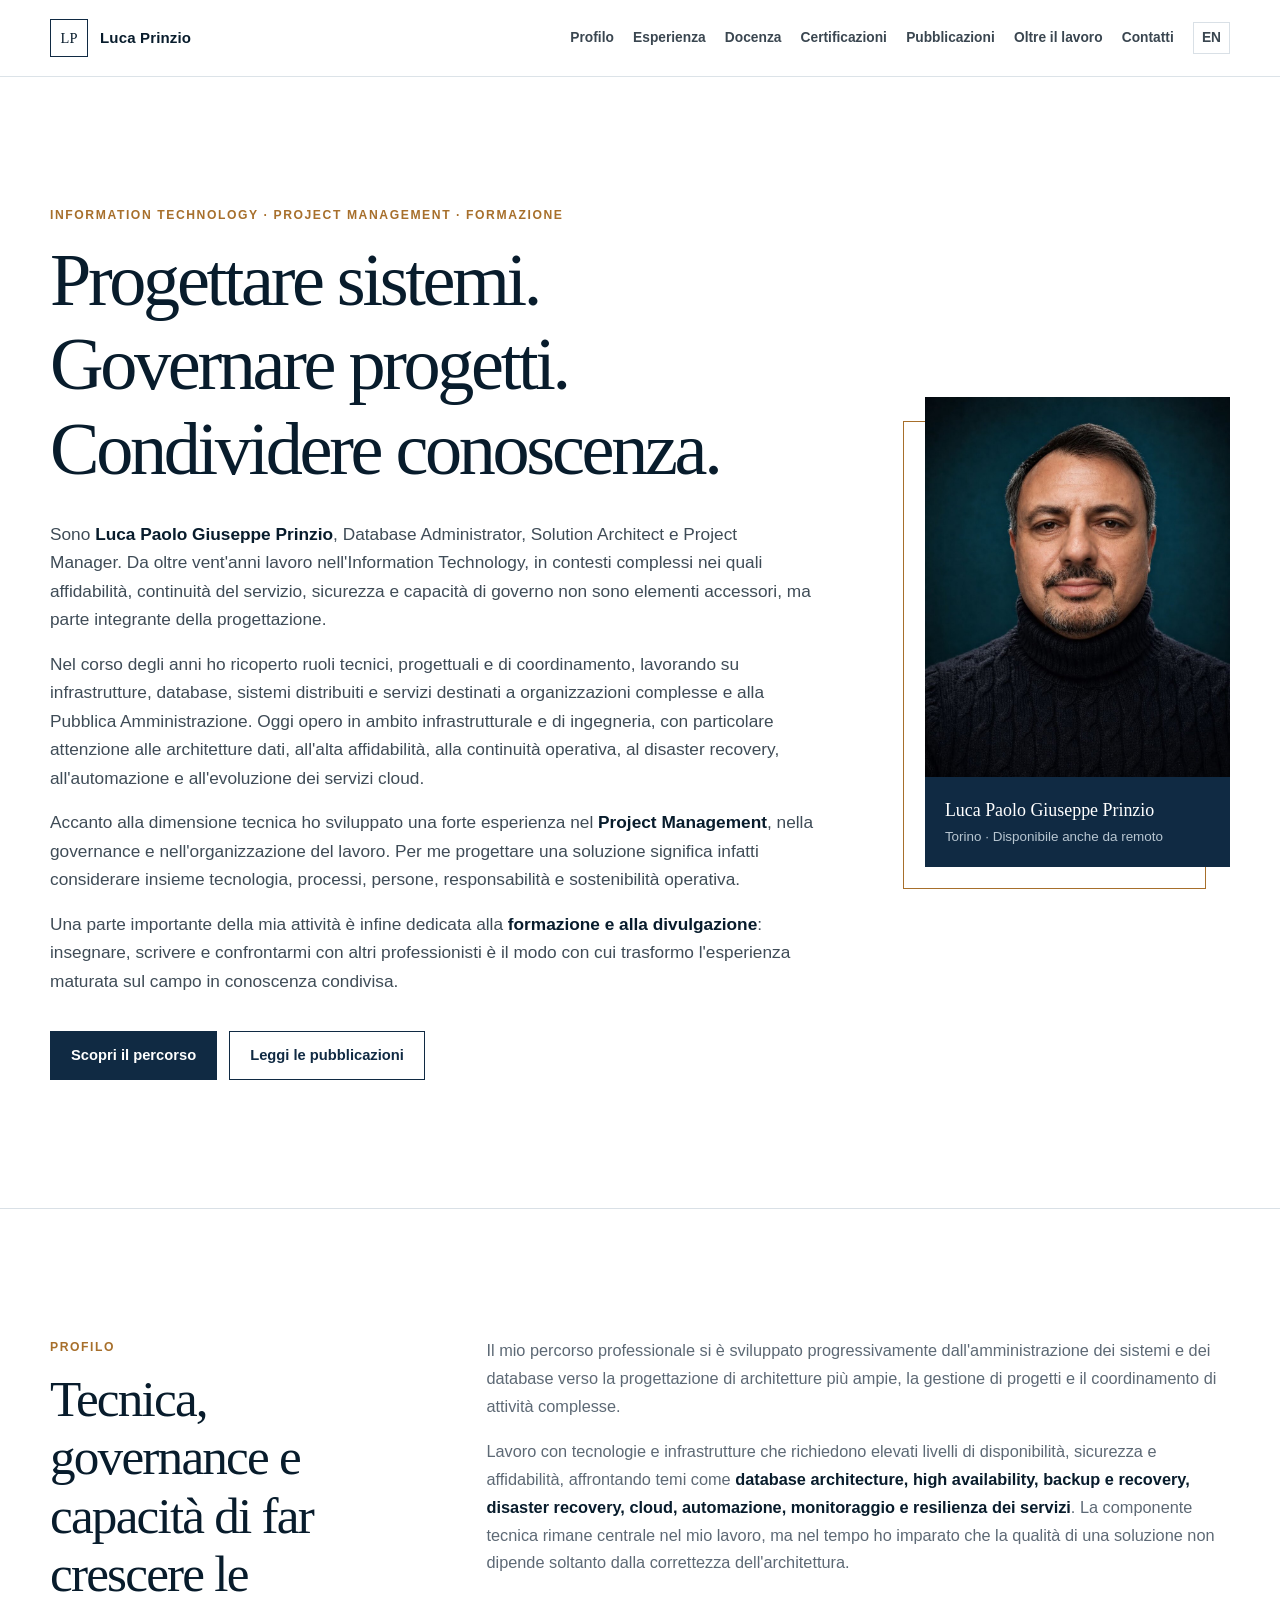
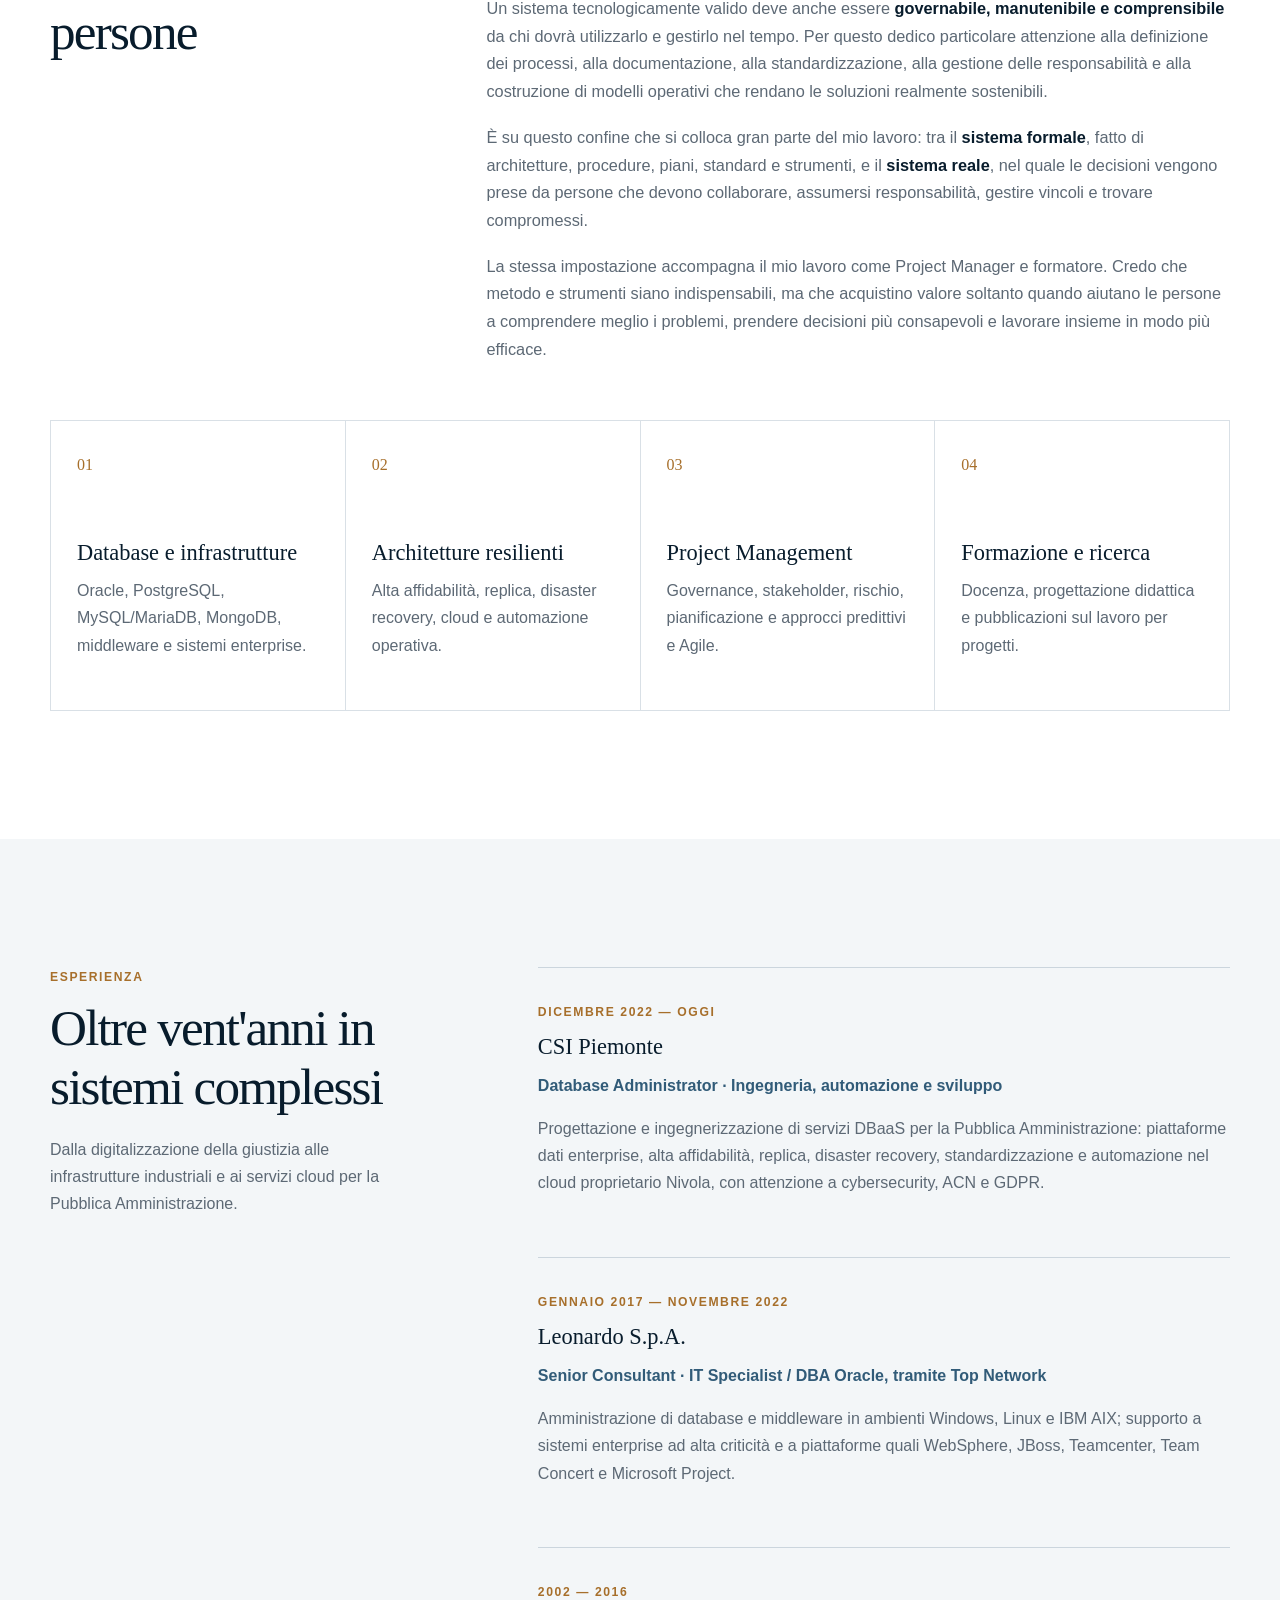
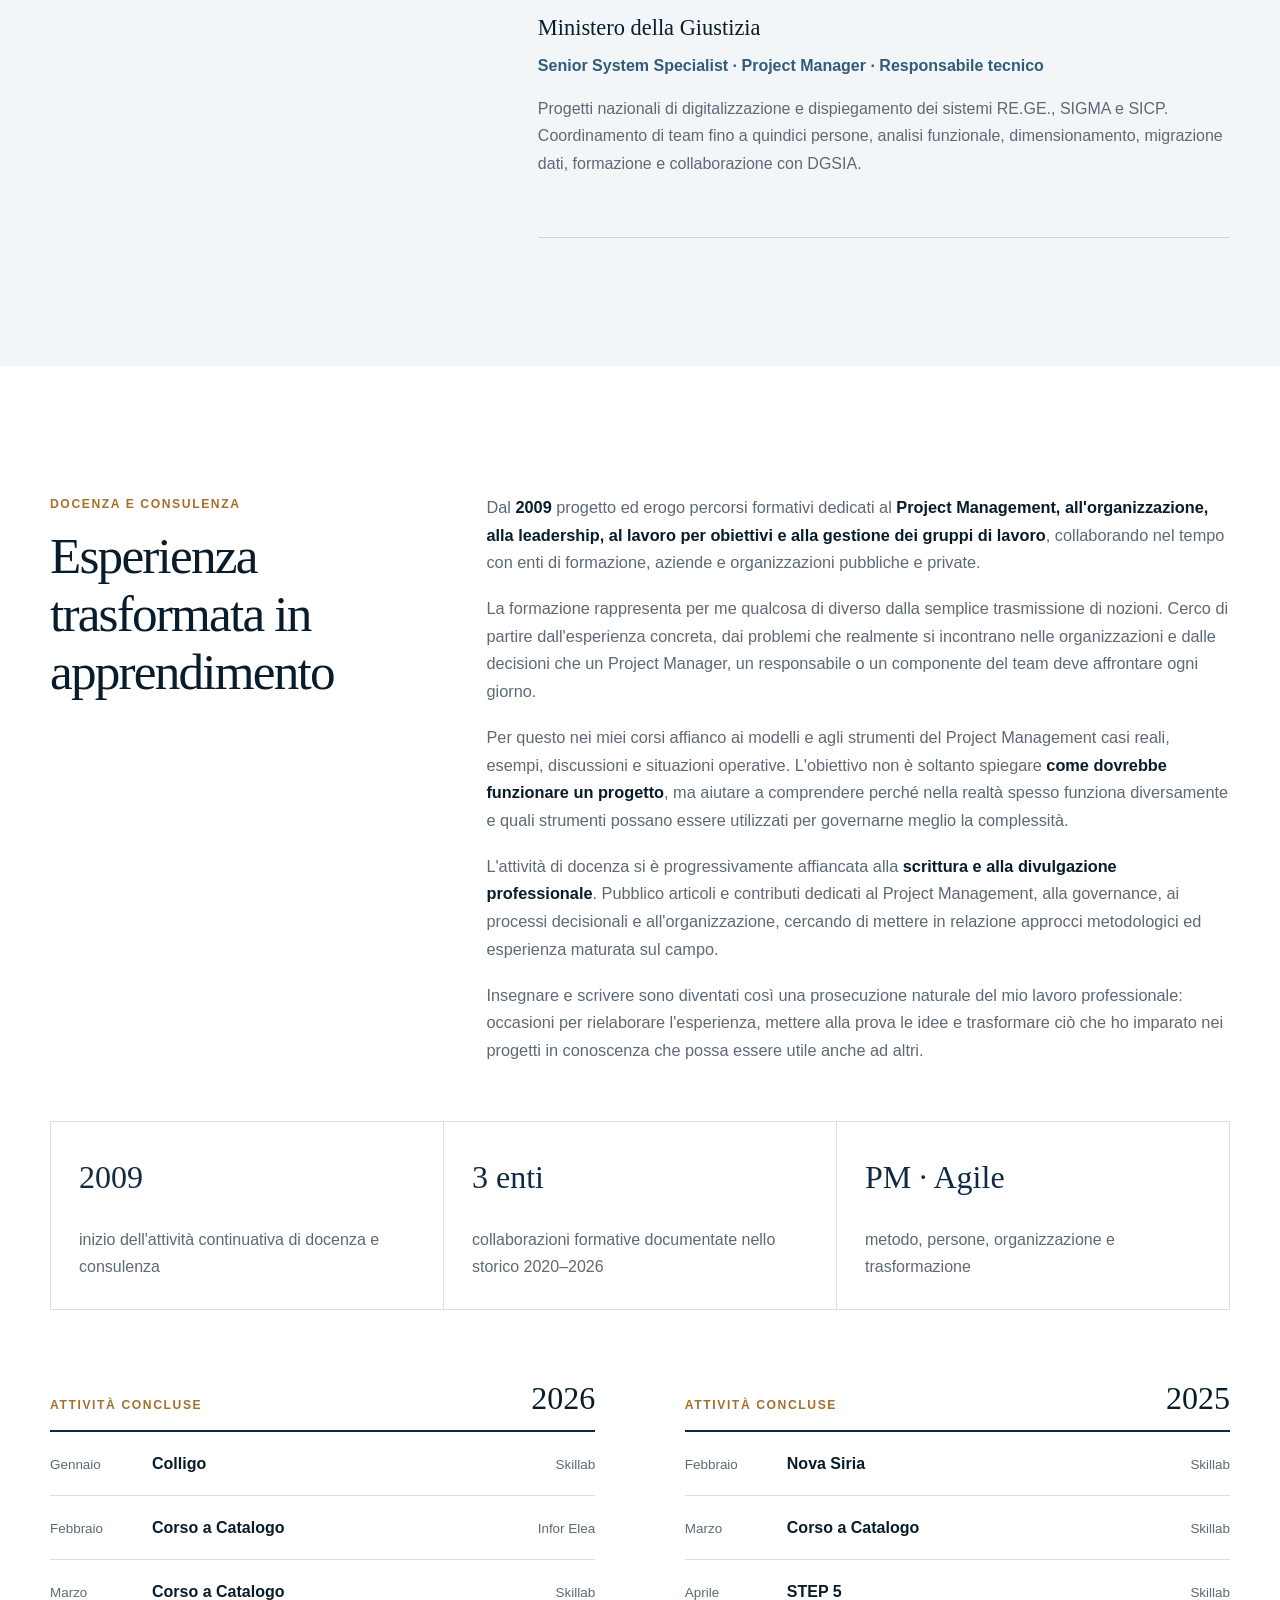
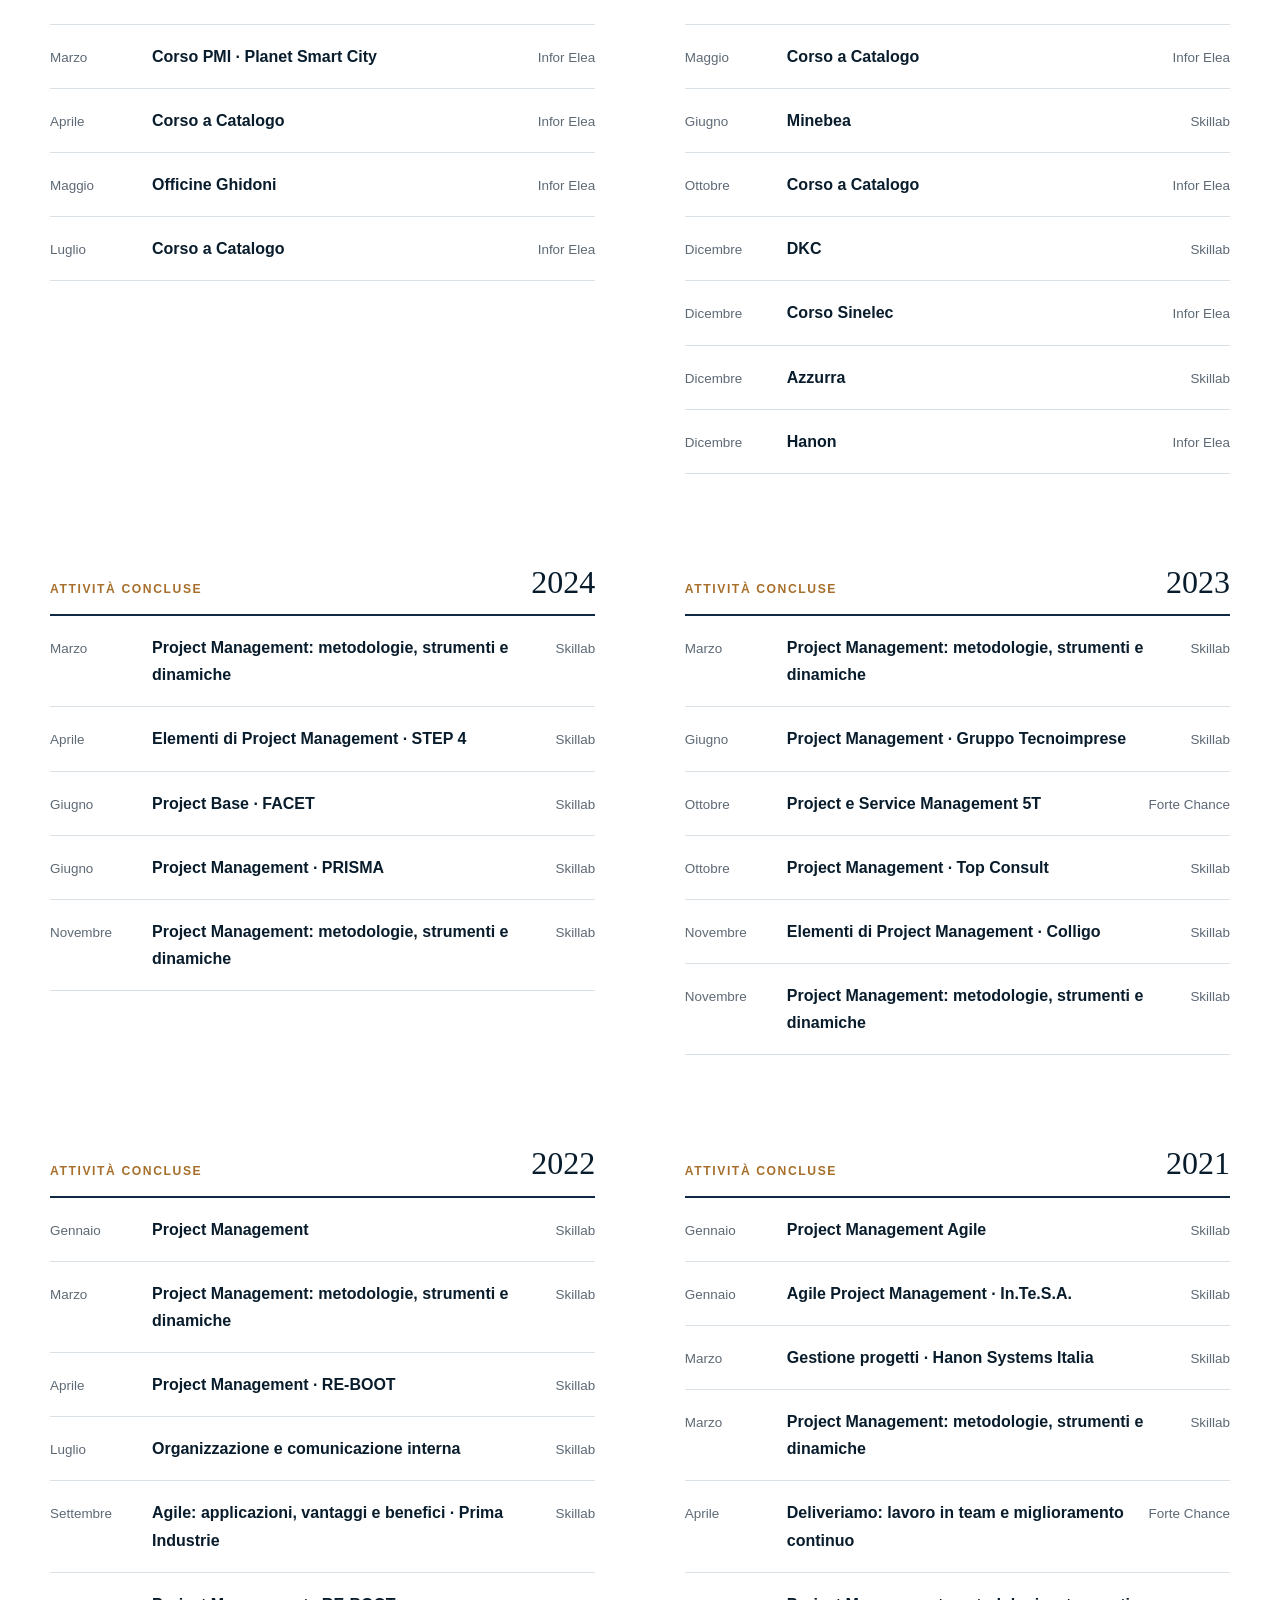
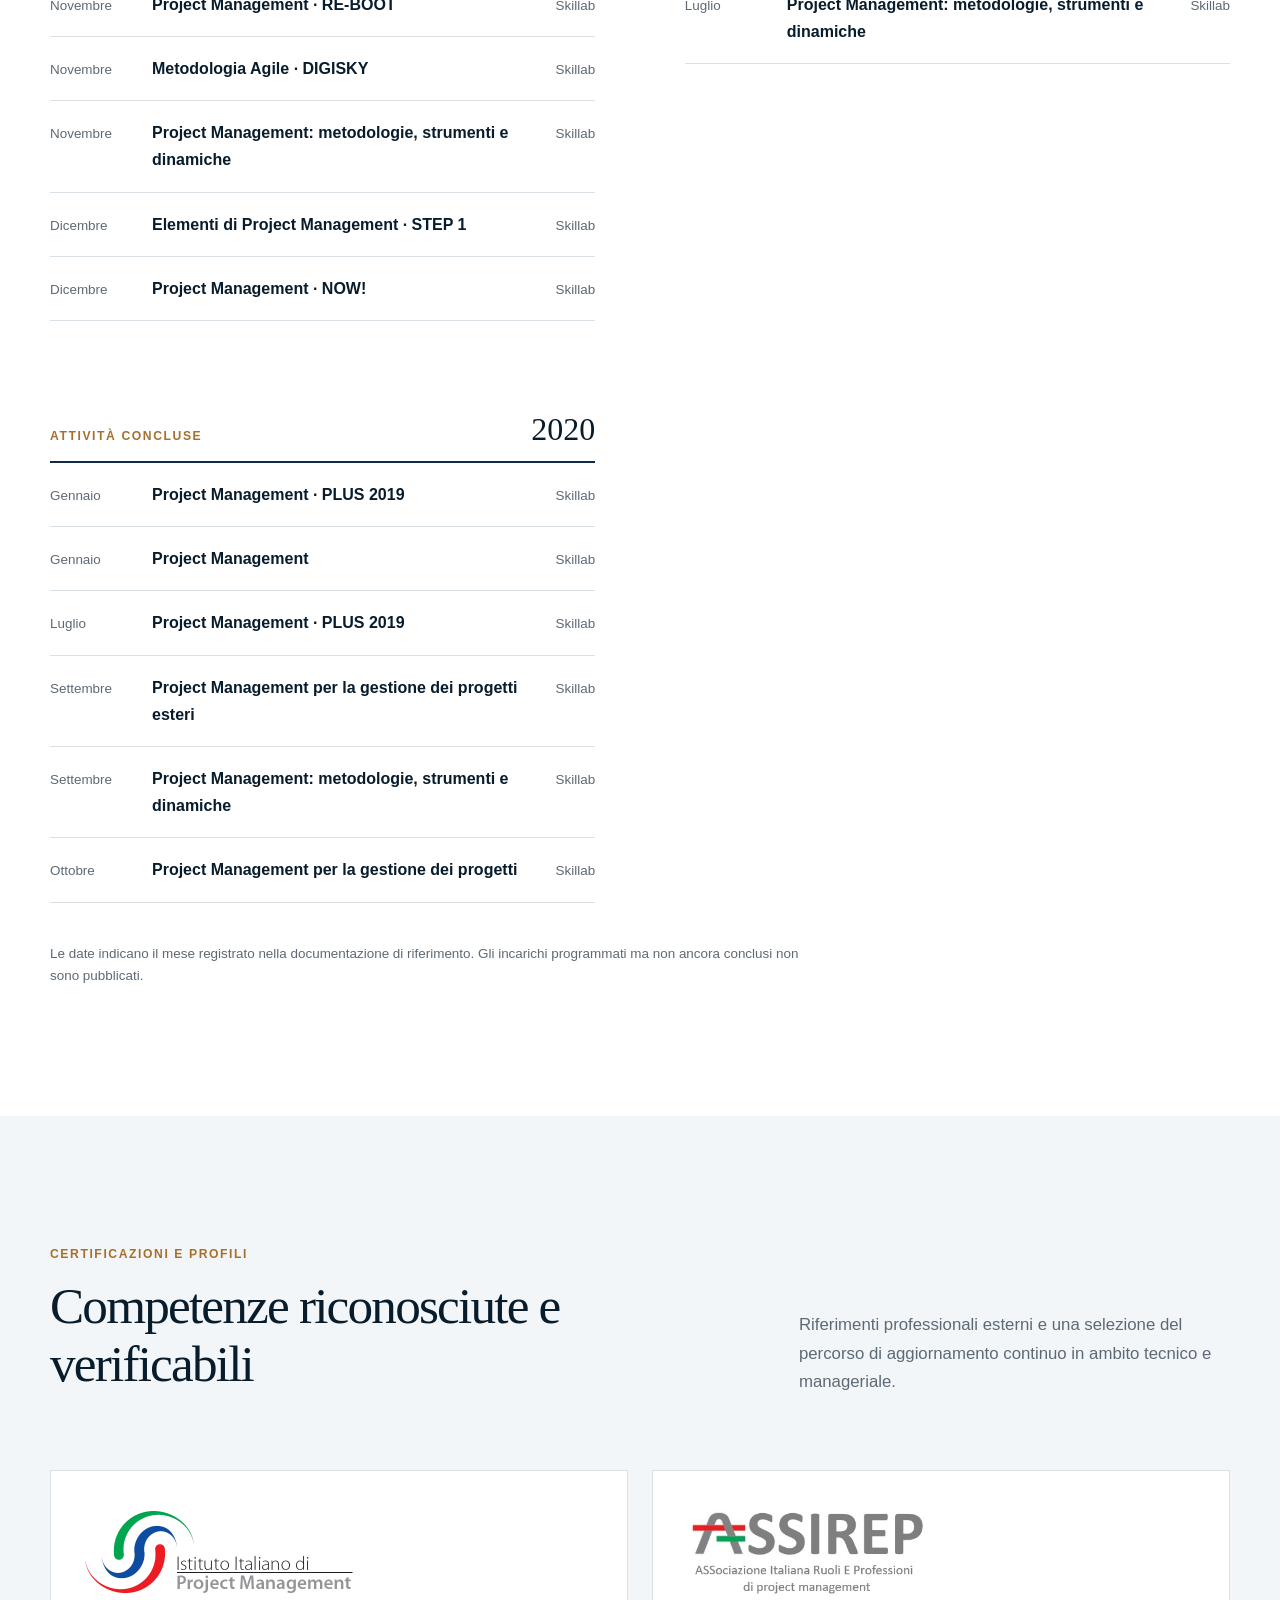
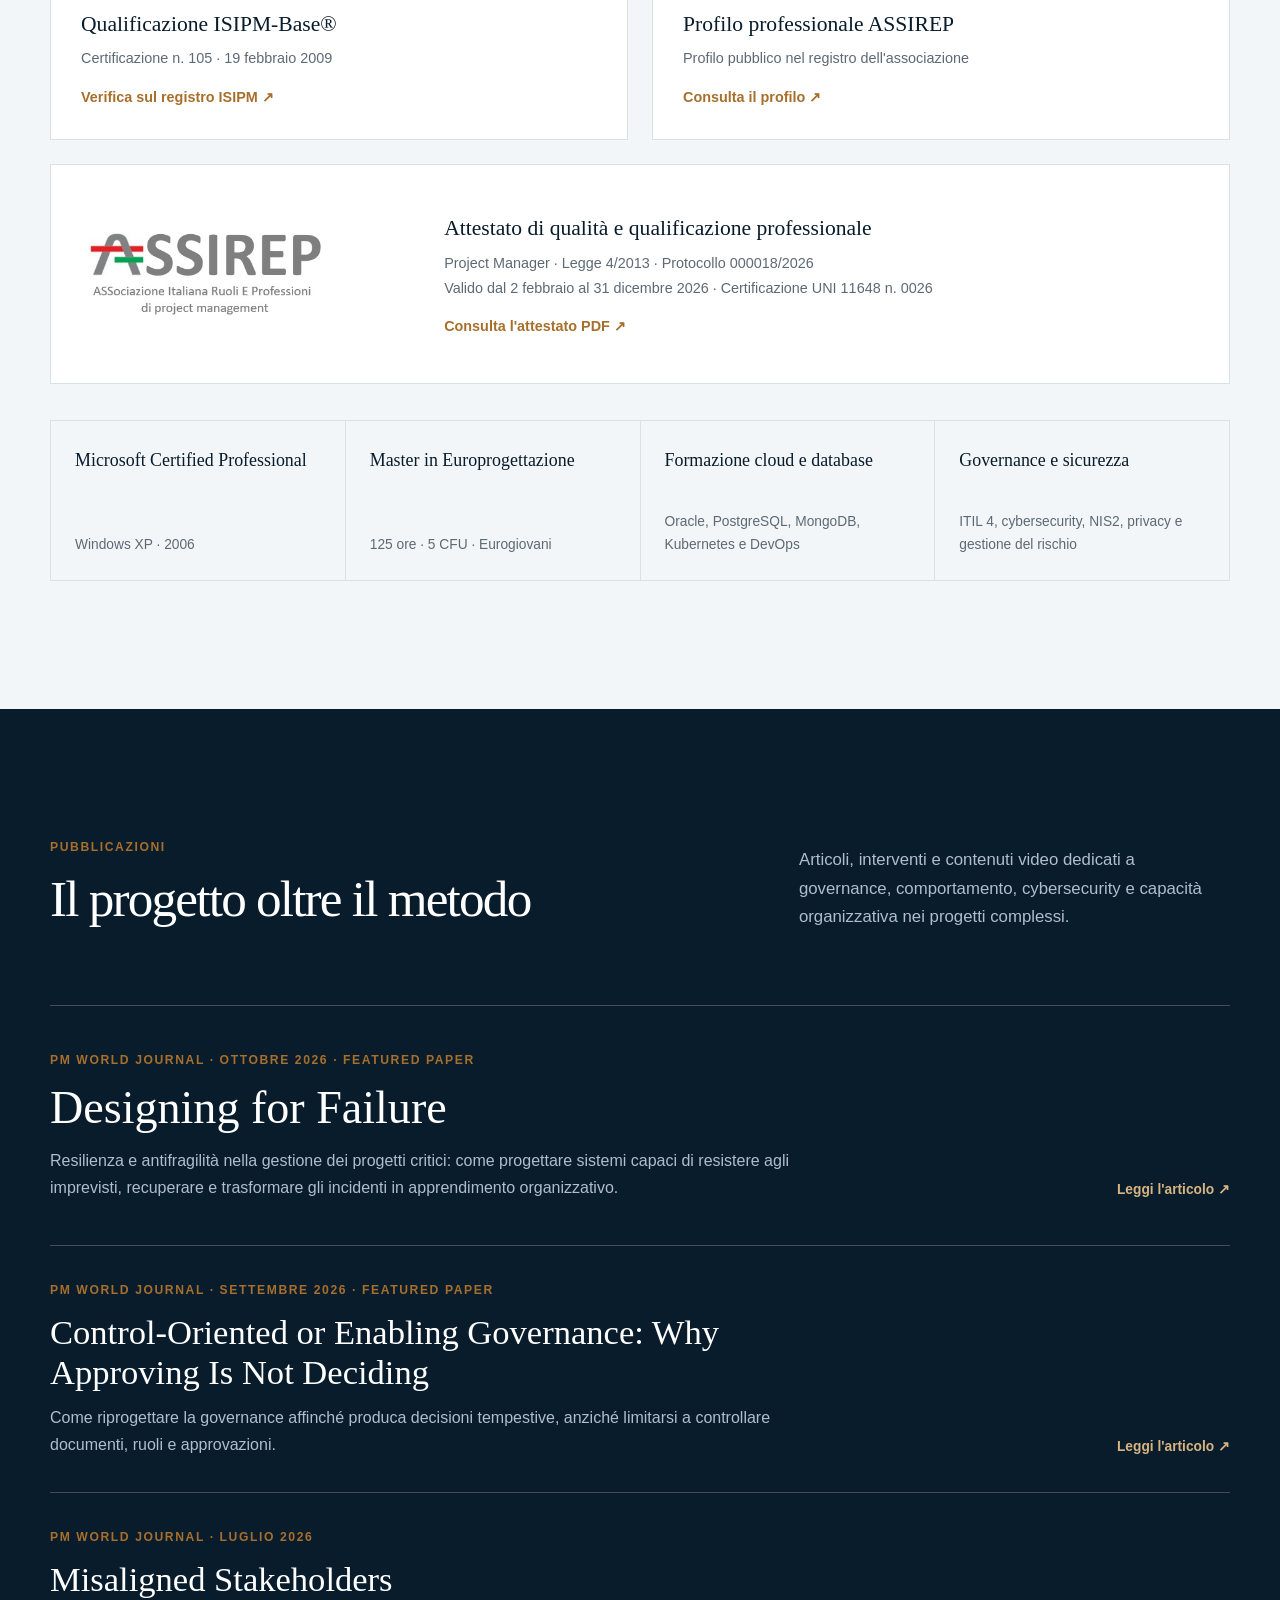
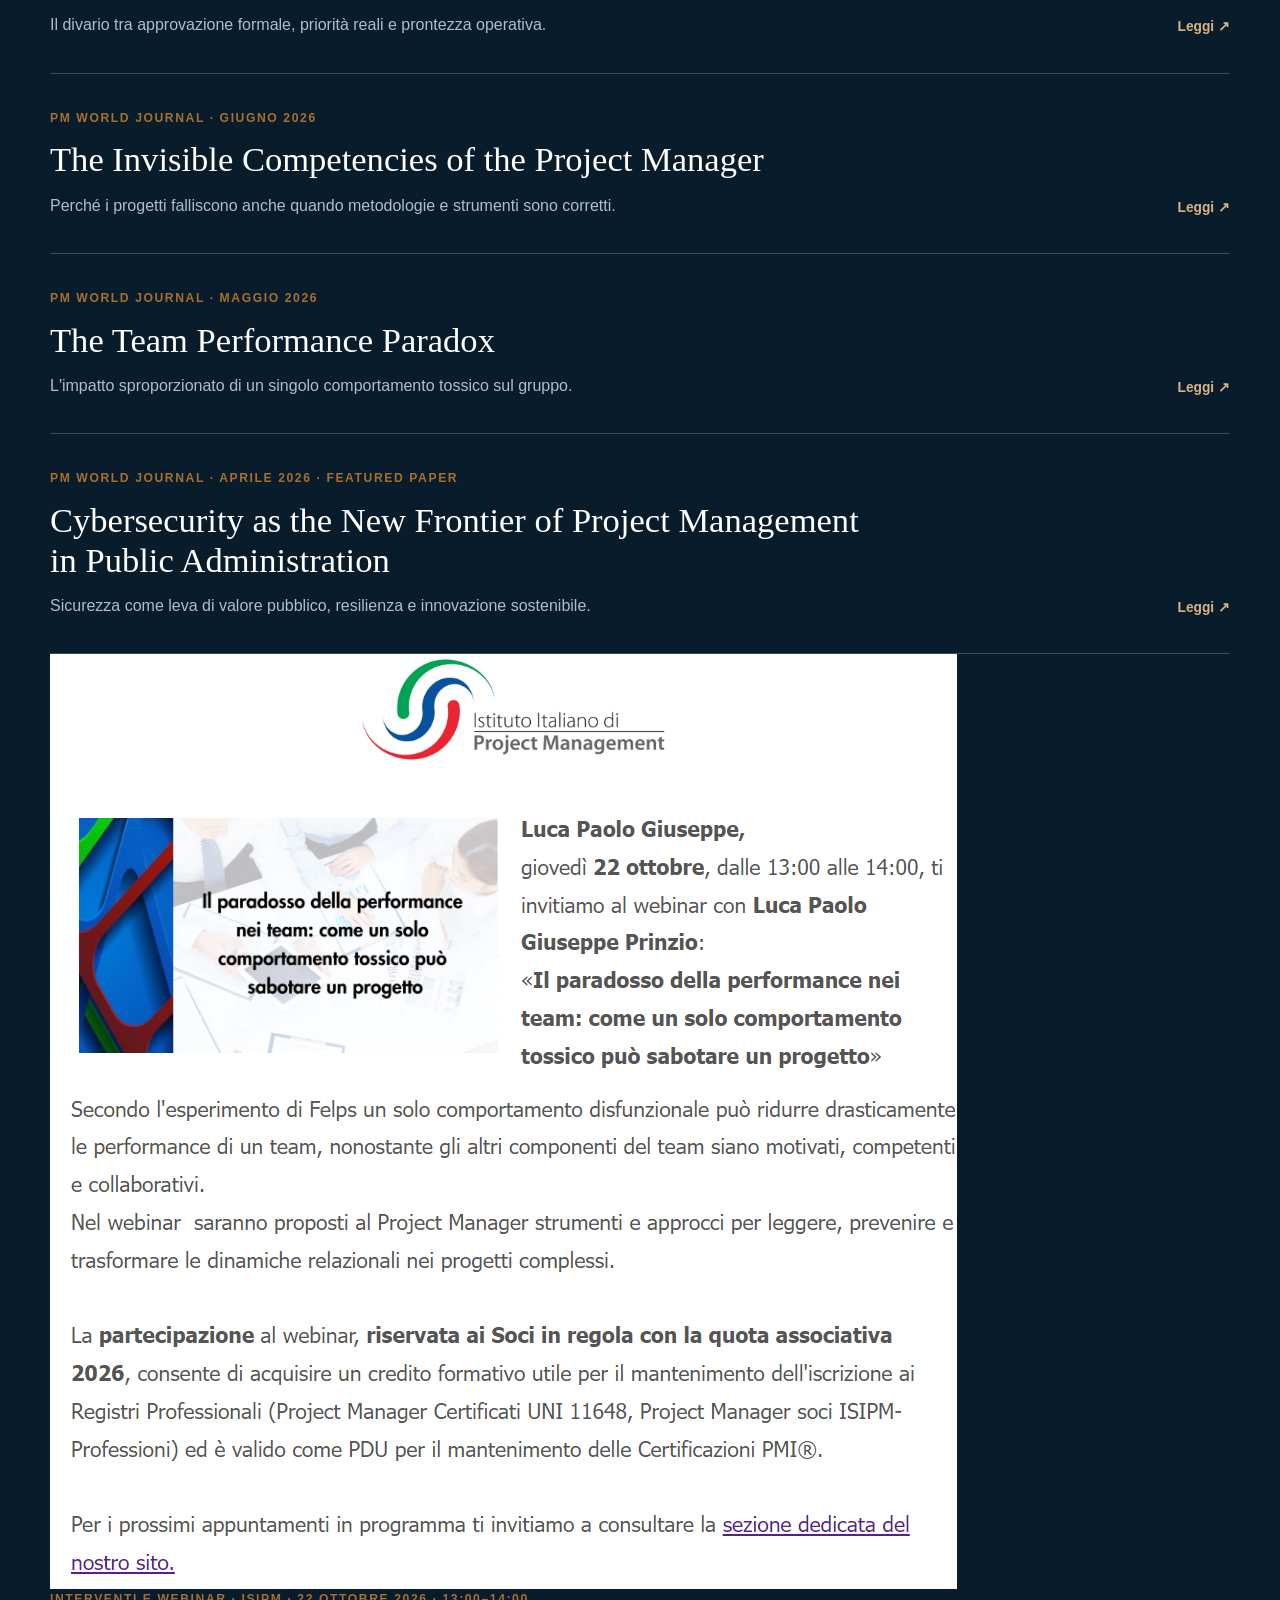
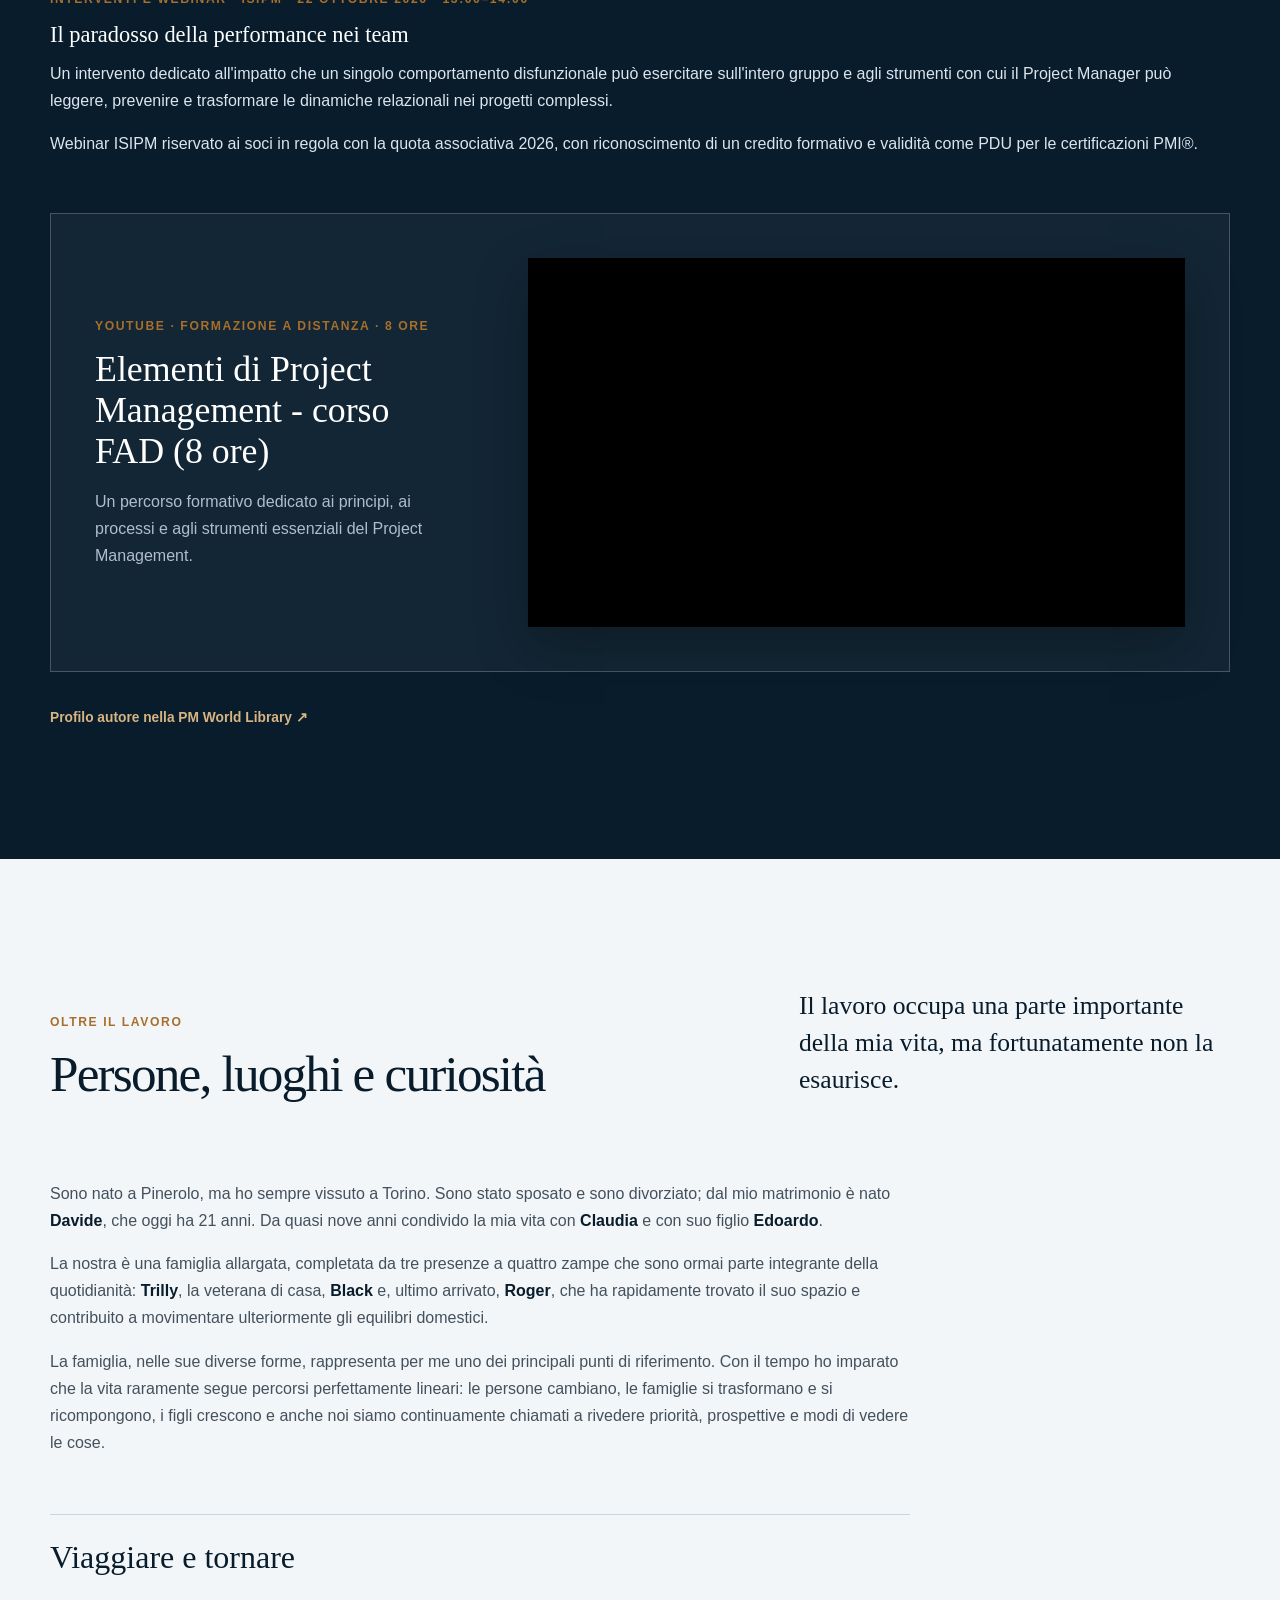
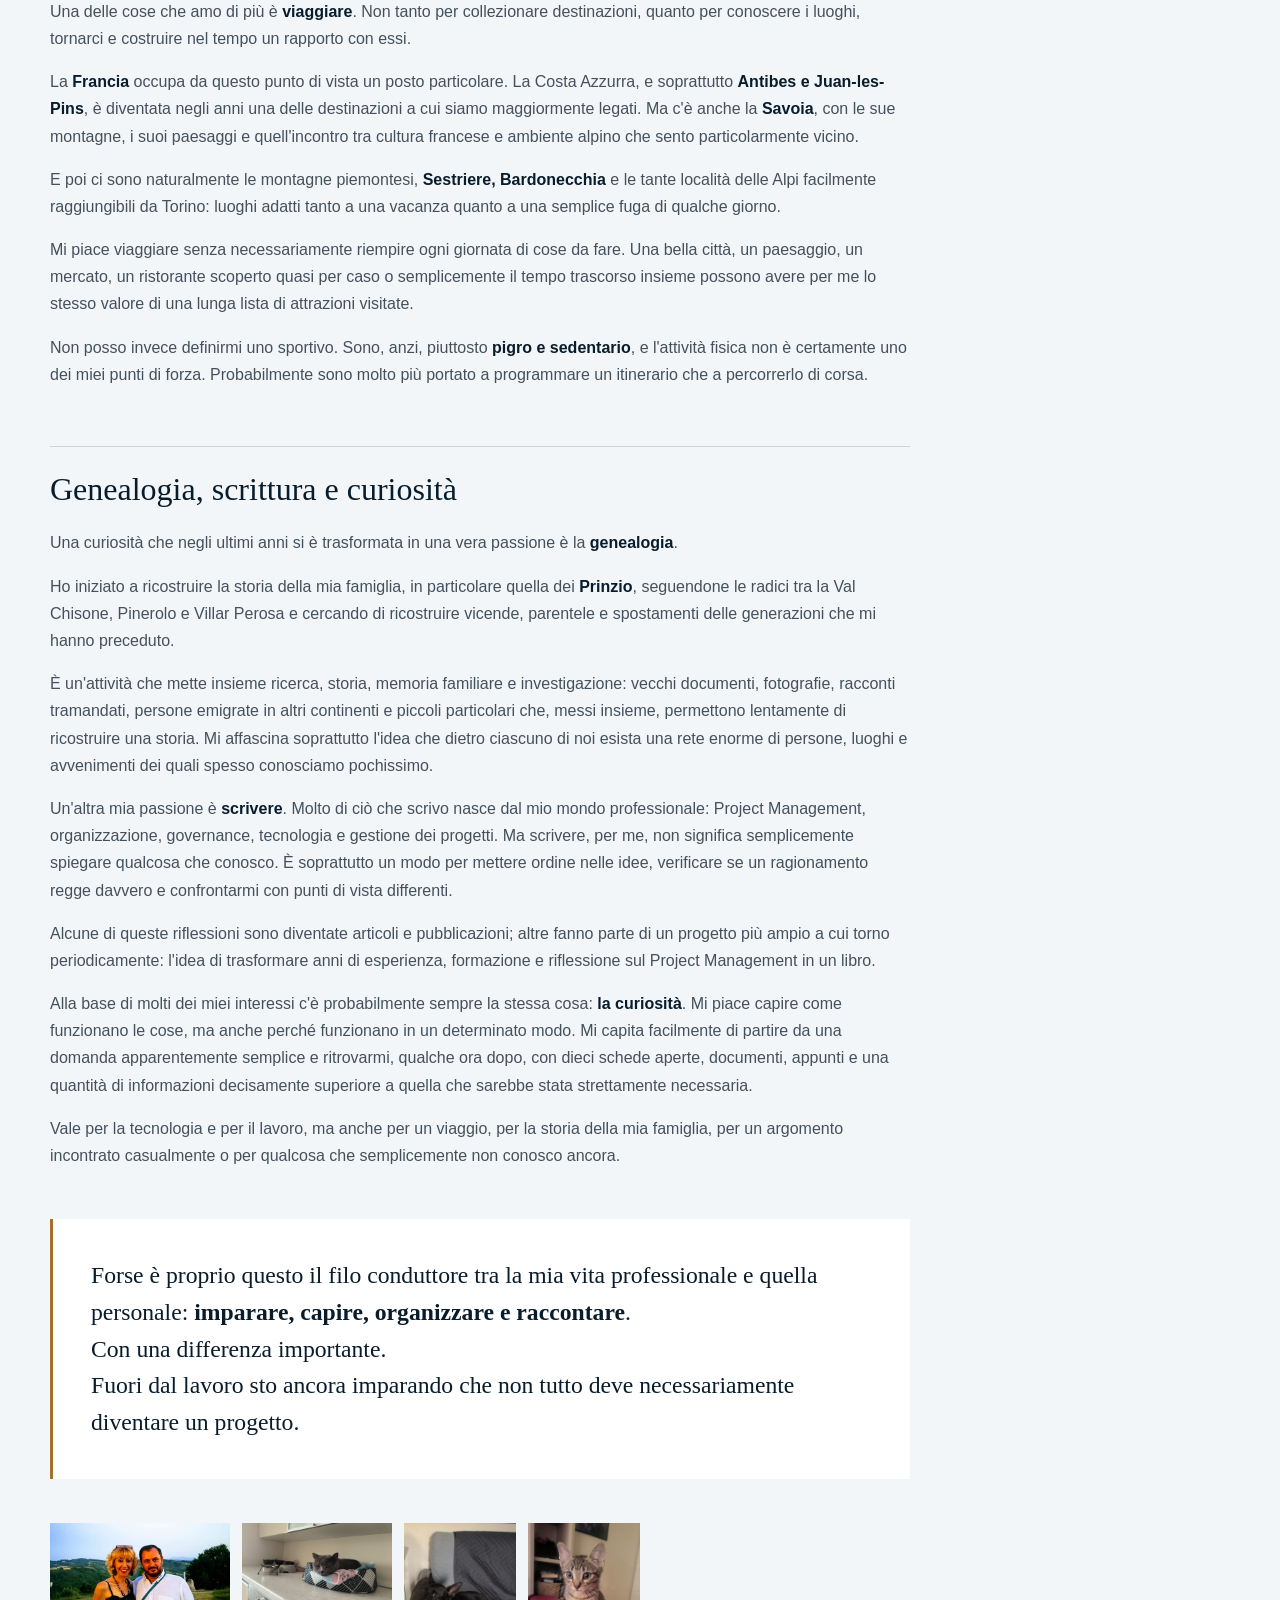
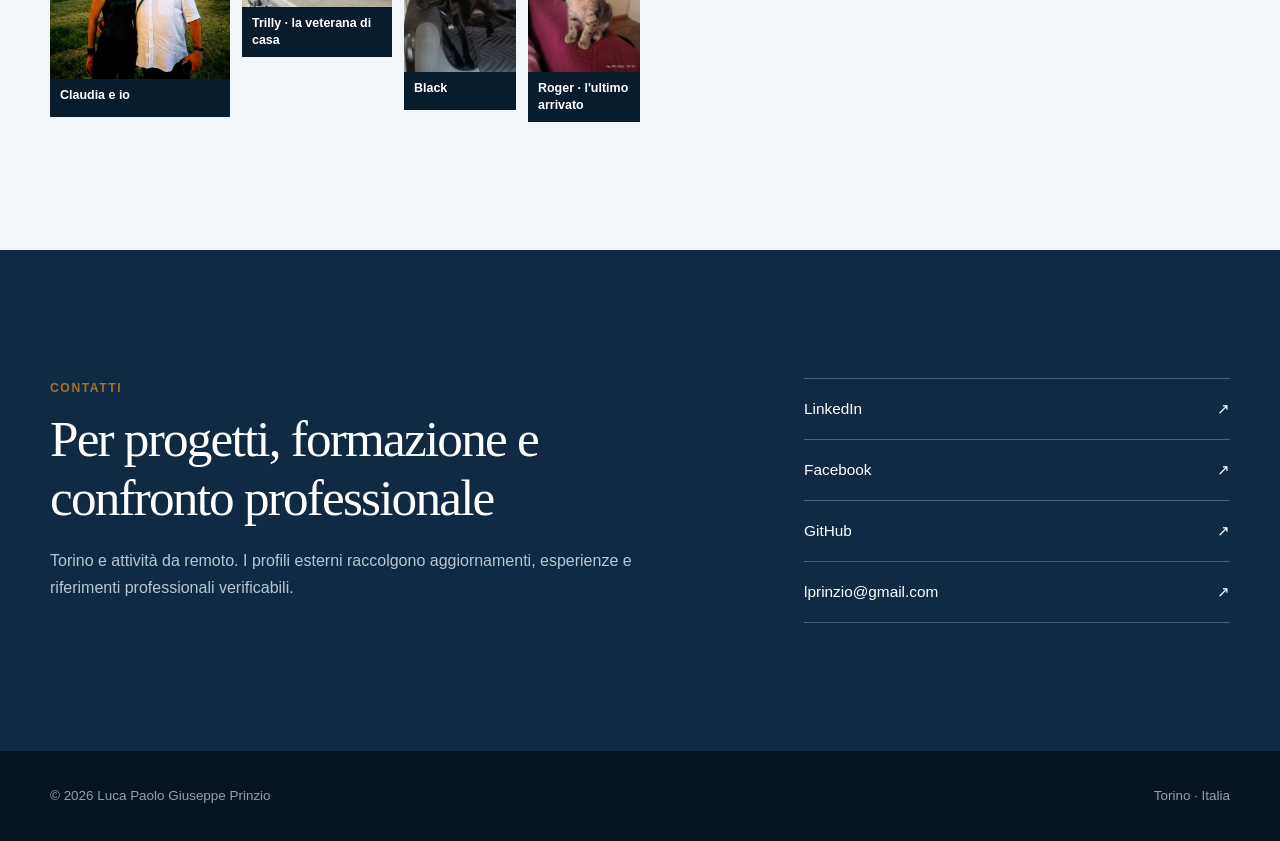
==== index.html @ 9fd389ca "Integra il webinar ISIPM nella sezione pubblicazioni" ====
<!doctype html>
<html lang="it">
  <head>
    <meta charset="utf-8" />
    <meta name="viewport" content="width=device-width, initial-scale=1" />
    <meta
      name="description"
      content="Profilo professionale di Luca Paolo Giuseppe Prinzio: database, architetture ICT, Project Management, formazione e pubblicazioni."
    />
    <meta name="theme-color" content="#102a43" />
    <meta property="og:title" content="Luca Paolo Giuseppe Prinzio | Profilo professionale" />
    <meta
      property="og:description"
      content="Oltre vent'anni di esperienza tra infrastrutture ICT, Project Management e formazione."
    />
    <meta property="og:type" content="profile" />
    <meta property="og:image" content="assets/luca-prinzio.jpg" />
    <title>Luca Paolo Giuseppe Prinzio | ICT e Project Management</title>
    <link rel="canonical" href="https://lprinzio.github.io/" />
    <link rel="alternate" hreflang="it" href="https://lprinzio.github.io/" />
    <link rel="alternate" hreflang="en" href="https://lprinzio.github.io/en/" />
    <link rel="alternate" hreflang="x-default" href="https://lprinzio.github.io/" />
    <link rel="icon" href="favicon.svg" type="image/svg+xml" />
    <link rel="stylesheet" href="styles.css" />
    <script src="script.js" defer></script>
    <script type="application/ld+json">
      {
        "@context": "https://schema.org",
        "@type": "Person",
        "name": "Luca Paolo Giuseppe Prinzio",
        "jobTitle": "Database Administrator, Solution Architect e Project Manager",
        "email": "mailto:lprinzio@gmail.com",
        "url": "https://lprinzio.github.io/",
        "image": "https://lprinzio.github.io/assets/luca-prinzio.jpg",
        "homeLocation": { "@type": "Place", "name": "Torino, Italia" },
        "sameAs": [
          "https://www.linkedin.com/in/lprinzio",
          "https://www.facebook.com/luca.prinzio/",
          "https://github.com/lprinzio",
          "https://assirep.it/profilo/luca-paolo-giuseppe-prinzio/",
          "https://www.isipm.org/certificazioni/certificazioni-individuali/certificazione-isipm-base/lista-certificati/105-prinzio"
        ]
      }
    </script>
  </head>
  <body>
    <a class="skip-link" href="#contenuto">Vai al contenuto</a>

    <header class="site-header">
      <div class="shell header-inner">
        <a class="brand" href="#inizio" aria-label="Torna all'inizio">
          <span class="brand-mark" aria-hidden="true">LP</span>
          <span class="brand-name">Luca Prinzio</span>
        </a>

        <button class="menu-toggle" type="button" aria-expanded="false" aria-controls="menu-principale">
          <span class="sr-only">Apri il menu</span>
          <span aria-hidden="true"></span>
          <span aria-hidden="true"></span>
          <span aria-hidden="true"></span>
        </button>

        <nav id="menu-principale" class="main-nav" aria-label="Navigazione principale">
          <a href="#profilo">Profilo</a>
          <a href="#esperienza">Esperienza</a>
          <a href="#formazione">Docenza</a>
          <a href="#certificazioni">Certificazioni</a>
          <a href="#pubblicazioni">Pubblicazioni</a>
          <a href="#oltre-il-lavoro">Oltre il lavoro</a>
          <a href="#contatti">Contatti</a>
          <a class="language-link" href="en/" hreflang="en" lang="en" aria-label="English version">EN</a>
        </nav>
      </div>
    </header>

    <main id="contenuto">
      <section id="inizio" class="hero section-pad">
        <div class="shell hero-grid">
          <div class="hero-copy">
            <p class="eyebrow">Information Technology · Project Management · Formazione</p>
            <h1>Progettare sistemi. Governare progetti. Condividere conoscenza.</h1>
            <div class="hero-intro">
              <p>
                Sono <strong>Luca Paolo Giuseppe Prinzio</strong>, Database Administrator, Solution
                Architect e Project Manager. Da oltre vent'anni lavoro nell'Information Technology,
                in contesti complessi nei quali affidabilità, continuità del servizio, sicurezza e
                capacità di governo non sono elementi accessori, ma parte integrante della progettazione.
              </p>
              <p>
                Nel corso degli anni ho ricoperto ruoli tecnici, progettuali e di coordinamento,
                lavorando su infrastrutture, database, sistemi distribuiti e servizi destinati a
                organizzazioni complesse e alla Pubblica Amministrazione. Oggi opero in ambito
                infrastrutturale e di ingegneria, con particolare attenzione alle architetture dati,
                all'alta affidabilità, alla continuità operativa, al disaster recovery,
                all'automazione e all'evoluzione dei servizi cloud.
              </p>
              <p>
                Accanto alla dimensione tecnica ho sviluppato una forte esperienza nel
                <strong>Project Management</strong>, nella governance e nell'organizzazione del
                lavoro. Per me progettare una soluzione significa infatti considerare insieme
                tecnologia, processi, persone, responsabilità e sostenibilità operativa.
              </p>
              <p>
                Una parte importante della mia attività è infine dedicata alla
                <strong>formazione e alla divulgazione</strong>: insegnare, scrivere e confrontarmi
                con altri professionisti è il modo con cui trasformo l'esperienza maturata sul
                campo in conoscenza condivisa.
              </p>
            </div>
            <div class="hero-actions">
              <a class="button button-primary" href="#esperienza">Scopri il percorso</a>
              <a class="button button-secondary" href="#pubblicazioni">Leggi le pubblicazioni</a>
            </div>
          </div>

          <figure class="portrait-card">
            <img
              src="assets/luca-prinzio.jpg"
              alt="Ritratto di Luca Paolo Giuseppe Prinzio"
              width="960"
              height="1198"
            />
            <figcaption>
              <strong>Luca Paolo Giuseppe Prinzio</strong>
              <span>Torino · Disponibile anche da remoto</span>
            </figcaption>
          </figure>
        </div>
      </section>

      <section id="profilo" class="section-pad section-rule">
        <div class="shell">
          <div class="section-heading two-col-heading narrative-heading">
            <div>
              <p class="eyebrow">Profilo</p>
              <h2>Tecnica, governance e capacità di far crescere le persone</h2>
            </div>
            <div class="section-narrative">
              <p>
                Il mio percorso professionale si è sviluppato progressivamente
                dall'amministrazione dei sistemi e dei database verso la progettazione di
                architetture più ampie, la gestione di progetti e il coordinamento di attività
                complesse.
              </p>
              <p>
                Lavoro con tecnologie e infrastrutture che richiedono elevati livelli di
                disponibilità, sicurezza e affidabilità, affrontando temi come
                <strong>database architecture, high availability, backup e recovery, disaster
                recovery, cloud, automazione, monitoraggio e resilienza dei servizi</strong>. La
                componente tecnica rimane centrale nel mio lavoro, ma nel tempo ho imparato che la
                qualità di una soluzione non dipende soltanto dalla correttezza dell'architettura.
              </p>
              <p>
                Un sistema tecnologicamente valido deve anche essere <strong>governabile,
                manutenibile e comprensibile</strong> da chi dovrà utilizzarlo e gestirlo nel tempo.
                Per questo dedico particolare attenzione alla definizione dei processi, alla
                documentazione, alla standardizzazione, alla gestione delle responsabilità e alla
                costruzione di modelli operativi che rendano le soluzioni realmente sostenibili.
              </p>
              <p>
                È su questo confine che si colloca gran parte del mio lavoro: tra il
                <strong>sistema formale</strong>, fatto di architetture, procedure, piani, standard
                e strumenti, e il <strong>sistema reale</strong>, nel quale le decisioni vengono
                prese da persone che devono collaborare, assumersi responsabilità, gestire vincoli
                e trovare compromessi.
              </p>
              <p>
                La stessa impostazione accompagna il mio lavoro come Project Manager e formatore.
                Credo che metodo e strumenti siano indispensabili, ma che acquistino valore
                soltanto quando aiutano le persone a comprendere meglio i problemi, prendere
                decisioni più consapevoli e lavorare insieme in modo più efficace.
              </p>
            </div>
          </div>

          <div class="expertise-grid">
            <article class="expertise-card">
              <p class="index">01</p>
              <h3>Database e infrastrutture</h3>
              <p>Oracle, PostgreSQL, MySQL/MariaDB, MongoDB, middleware e sistemi enterprise.</p>
            </article>
            <article class="expertise-card">
              <p class="index">02</p>
              <h3>Architetture resilienti</h3>
              <p>Alta affidabilità, replica, disaster recovery, cloud e automazione operativa.</p>
            </article>
            <article class="expertise-card">
              <p class="index">03</p>
              <h3>Project Management</h3>
              <p>Governance, stakeholder, rischio, pianificazione e approcci predittivi e Agile.</p>
            </article>
            <article class="expertise-card">
              <p class="index">04</p>
              <h3>Formazione e ricerca</h3>
              <p>Docenza, progettazione didattica e pubblicazioni sul lavoro per progetti.</p>
            </article>
          </div>
        </div>
      </section>

      <section id="esperienza" class="section-pad section-tint">
        <div class="shell content-grid">
          <div class="section-heading sticky-heading">
            <p class="eyebrow">Esperienza</p>
            <h2>Oltre vent'anni in sistemi complessi</h2>
            <p>
              Dalla digitalizzazione della giustizia alle infrastrutture industriali e ai servizi
              cloud per la Pubblica Amministrazione.
            </p>
          </div>

          <div class="timeline">
            <article class="timeline-item">
              <p class="timeline-date">Dicembre 2022 — oggi</p>
              <h3>CSI Piemonte</h3>
              <p class="role">Database Administrator · Ingegneria, automazione e sviluppo</p>
              <p>
                Progettazione e ingegnerizzazione di servizi DBaaS per la Pubblica Amministrazione:
                piattaforme dati enterprise, alta affidabilità, replica, disaster recovery,
                standardizzazione e automazione nel cloud proprietario Nivola, con attenzione a
                cybersecurity, ACN e GDPR.
              </p>
            </article>

            <article class="timeline-item">
              <p class="timeline-date">Gennaio 2017 — novembre 2022</p>
              <h3>Leonardo S.p.A.</h3>
              <p class="role">Senior Consultant · IT Specialist / DBA Oracle, tramite Top Network</p>
              <p>
                Amministrazione di database e middleware in ambienti Windows, Linux e IBM AIX;
                supporto a sistemi enterprise ad alta criticità e a piattaforme quali WebSphere,
                JBoss, Teamcenter, Team Concert e Microsoft Project.
              </p>
            </article>

            <article class="timeline-item">
              <p class="timeline-date">2002 — 2016</p>
              <h3>Ministero della Giustizia</h3>
              <p class="role">Senior System Specialist · Project Manager · Responsabile tecnico</p>
              <p>
                Progetti nazionali di digitalizzazione e dispiegamento dei sistemi RE.GE., SIGMA e
                SICP. Coordinamento di team fino a quindici persone, analisi funzionale,
                dimensionamento, migrazione dati, formazione e collaborazione con DGSIA.
              </p>
            </article>
          </div>
        </div>
      </section>

      <section id="formazione" class="section-pad">
        <div class="shell">
          <div class="section-heading two-col-heading narrative-heading">
            <div>
              <p class="eyebrow">Docenza e consulenza</p>
              <h2>Esperienza trasformata in apprendimento</h2>
            </div>
            <div class="section-narrative">
              <p>
                Dal <strong>2009</strong> progetto ed erogo percorsi formativi dedicati al
                <strong>Project Management, all'organizzazione, alla leadership, al lavoro per
                obiettivi e alla gestione dei gruppi di lavoro</strong>, collaborando nel tempo con
                enti di formazione, aziende e organizzazioni pubbliche e private.
              </p>
              <p>
                La formazione rappresenta per me qualcosa di diverso dalla semplice trasmissione
                di nozioni. Cerco di partire dall'esperienza concreta, dai problemi che realmente si
                incontrano nelle organizzazioni e dalle decisioni che un Project Manager, un
                responsabile o un componente del team deve affrontare ogni giorno.
              </p>
              <p>
                Per questo nei miei corsi affianco ai modelli e agli strumenti del Project
                Management casi reali, esempi, discussioni e situazioni operative. L'obiettivo non
                è soltanto spiegare <strong>come dovrebbe funzionare un progetto</strong>, ma
                aiutare a comprendere perché nella realtà spesso funziona diversamente e quali
                strumenti possano essere utilizzati per governarne meglio la complessità.
              </p>
              <p>
                L'attività di docenza si è progressivamente affiancata alla <strong>scrittura e alla
                divulgazione professionale</strong>. Pubblico articoli e contributi dedicati al
                Project Management, alla governance, ai processi decisionali e all'organizzazione,
                cercando di mettere in relazione approcci metodologici ed esperienza maturata sul
                campo.
              </p>
              <p>
                Insegnare e scrivere sono diventati così una prosecuzione naturale del mio lavoro
                professionale: occasioni per rielaborare l'esperienza, mettere alla prova le idee e
                trasformare ciò che ho imparato nei progetti in conoscenza che possa essere utile
                anche ad altri.
              </p>
            </div>
          </div>

          <div class="training-summary">
            <article>
              <p class="summary-value">2009</p>
              <p>inizio dell'attività continuativa di docenza e consulenza</p>
            </article>
            <article>
              <p class="summary-value">3 enti</p>
              <p>collaborazioni formative documentate nello storico 2020–2026</p>
            </article>
            <article>
              <p class="summary-value">PM · Agile</p>
              <p>metodo, persone, organizzazione e trasformazione</p>
            </article>
          </div>

          <div class="teaching-history">
            <section class="teaching-year" aria-labelledby="corsi-2026">
              <div class="year-heading">
                <p class="eyebrow">Attività concluse</p>
                <h3 id="corsi-2026">2026</h3>
              </div>
              <ol class="engagement-list">
                <li><time datetime="2026-01">Gennaio</time><strong>Colligo</strong><span>Skillab</span></li>
                <li><time datetime="2026-02">Febbraio</time><strong>Corso a Catalogo</strong><span>Infor Elea</span></li>
                <li><time datetime="2026-03">Marzo</time><strong>Corso a Catalogo</strong><span>Skillab</span></li>
                <li><time datetime="2026-03">Marzo</time><strong>Corso PMI · Planet Smart City</strong><span>Infor Elea</span></li>
                <li><time datetime="2026-04">Aprile</time><strong>Corso a Catalogo</strong><span>Infor Elea</span></li>
                <li><time datetime="2026-05">Maggio</time><strong>Officine Ghidoni</strong><span>Infor Elea</span></li>
                <li><time datetime="2026-07">Luglio</time><strong>Corso a Catalogo</strong><span>Infor Elea</span></li>
              </ol>
            </section>

            <section class="teaching-year" aria-labelledby="corsi-2025">
              <div class="year-heading">
                <p class="eyebrow">Attività concluse</p>
                <h3 id="corsi-2025">2025</h3>
              </div>
              <ol class="engagement-list">
                <li><time datetime="2025-02">Febbraio</time><strong>Nova Siria</strong><span>Skillab</span></li>
                <li><time datetime="2025-03">Marzo</time><strong>Corso a Catalogo</strong><span>Skillab</span></li>
                <li><time datetime="2025-04">Aprile</time><strong>STEP 5</strong><span>Skillab</span></li>
                <li><time datetime="2025-05">Maggio</time><strong>Corso a Catalogo</strong><span>Infor Elea</span></li>
                <li><time datetime="2025-06">Giugno</time><strong>Minebea</strong><span>Skillab</span></li>
                <li><time datetime="2025-10">Ottobre</time><strong>Corso a Catalogo</strong><span>Infor Elea</span></li>
                <li><time datetime="2025-12">Dicembre</time><strong>DKC</strong><span>Skillab</span></li>
                <li><time datetime="2025-12">Dicembre</time><strong>Corso Sinelec</strong><span>Infor Elea</span></li>
                <li><time datetime="2025-12">Dicembre</time><strong>Azzurra</strong><span>Skillab</span></li>
                <li><time datetime="2025-12">Dicembre</time><strong>Hanon</strong><span>Infor Elea</span></li>
              </ol>
            </section>

            <section class="teaching-year" aria-labelledby="corsi-2024">
              <div class="year-heading">
                <p class="eyebrow">Attività concluse</p>
                <h3 id="corsi-2024">2024</h3>
              </div>
              <ol class="engagement-list">
                <li><time datetime="2024-03">Marzo</time><strong>Project Management: metodologie, strumenti e dinamiche</strong><span>Skillab</span></li>
                <li><time datetime="2024-04">Aprile</time><strong>Elementi di Project Management · STEP 4</strong><span>Skillab</span></li>
                <li><time datetime="2024-06">Giugno</time><strong>Project Base · FACET</strong><span>Skillab</span></li>
                <li><time datetime="2024-06">Giugno</time><strong>Project Management · PRISMA</strong><span>Skillab</span></li>
                <li><time datetime="2024-11">Novembre</time><strong>Project Management: metodologie, strumenti e dinamiche</strong><span>Skillab</span></li>
              </ol>
            </section>

            <section class="teaching-year" aria-labelledby="corsi-2023">
              <div class="year-heading">
                <p class="eyebrow">Attività concluse</p>
                <h3 id="corsi-2023">2023</h3>
              </div>
              <ol class="engagement-list">
                <li><time datetime="2023-03">Marzo</time><strong>Project Management: metodologie, strumenti e dinamiche</strong><span>Skillab</span></li>
                <li><time datetime="2023-06">Giugno</time><strong>Project Management · Gruppo Tecnoimprese</strong><span>Skillab</span></li>
                <li><time datetime="2023-10">Ottobre</time><strong>Project e Service Management 5T</strong><span>Forte Chance</span></li>
                <li><time datetime="2023-10">Ottobre</time><strong>Project Management · Top Consult</strong><span>Skillab</span></li>
                <li><time datetime="2023-11">Novembre</time><strong>Elementi di Project Management · Colligo</strong><span>Skillab</span></li>
                <li><time datetime="2023-11">Novembre</time><strong>Project Management: metodologie, strumenti e dinamiche</strong><span>Skillab</span></li>
              </ol>
            </section>

            <section class="teaching-year" aria-labelledby="corsi-2022">
              <div class="year-heading">
                <p class="eyebrow">Attività concluse</p>
                <h3 id="corsi-2022">2022</h3>
              </div>
              <ol class="engagement-list">
                <li><time datetime="2022-01">Gennaio</time><strong>Project Management</strong><span>Skillab</span></li>
                <li><time datetime="2022-03">Marzo</time><strong>Project Management: metodologie, strumenti e dinamiche</strong><span>Skillab</span></li>
                <li><time datetime="2022-04">Aprile</time><strong>Project Management · RE-BOOT</strong><span>Skillab</span></li>
                <li><time datetime="2022-07">Luglio</time><strong>Organizzazione e comunicazione interna</strong><span>Skillab</span></li>
                <li><time datetime="2022-09">Settembre</time><strong>Agile: applicazioni, vantaggi e benefici · Prima Industrie</strong><span>Skillab</span></li>
                <li><time datetime="2022-11">Novembre</time><strong>Project Management · RE-BOOT</strong><span>Skillab</span></li>
                <li><time datetime="2022-11">Novembre</time><strong>Metodologia Agile · DIGISKY</strong><span>Skillab</span></li>
                <li><time datetime="2022-11">Novembre</time><strong>Project Management: metodologie, strumenti e dinamiche</strong><span>Skillab</span></li>
                <li><time datetime="2022-12">Dicembre</time><strong>Elementi di Project Management · STEP 1</strong><span>Skillab</span></li>
                <li><time datetime="2022-12">Dicembre</time><strong>Project Management · NOW!</strong><span>Skillab</span></li>
              </ol>
            </section>

            <section class="teaching-year" aria-labelledby="corsi-2021">
              <div class="year-heading">
                <p class="eyebrow">Attività concluse</p>
                <h3 id="corsi-2021">2021</h3>
              </div>
              <ol class="engagement-list">
                <li><time datetime="2021-01">Gennaio</time><strong>Project Management Agile</strong><span>Skillab</span></li>
                <li><time datetime="2021-01">Gennaio</time><strong>Agile Project Management · In.Te.S.A.</strong><span>Skillab</span></li>
                <li><time datetime="2021-03">Marzo</time><strong>Gestione progetti · Hanon Systems Italia</strong><span>Skillab</span></li>
                <li><time datetime="2021-03">Marzo</time><strong>Project Management: metodologie, strumenti e dinamiche</strong><span>Skillab</span></li>
                <li><time datetime="2021-04">Aprile</time><strong>Deliveriamo: lavoro in team e miglioramento continuo</strong><span>Forte Chance</span></li>
                <li><time datetime="2021-07">Luglio</time><strong>Project Management: metodologie, strumenti e dinamiche</strong><span>Skillab</span></li>
              </ol>
            </section>

            <section class="teaching-year" aria-labelledby="corsi-2020">
              <div class="year-heading">
                <p class="eyebrow">Attività concluse</p>
                <h3 id="corsi-2020">2020</h3>
              </div>
              <ol class="engagement-list">
                <li><time datetime="2020-01">Gennaio</time><strong>Project Management · PLUS 2019</strong><span>Skillab</span></li>
                <li><time datetime="2020-01">Gennaio</time><strong>Project Management</strong><span>Skillab</span></li>
                <li><time datetime="2020-07">Luglio</time><strong>Project Management · PLUS 2019</strong><span>Skillab</span></li>
                <li><time datetime="2020-09">Settembre</time><strong>Project Management per la gestione dei progetti esteri</strong><span>Skillab</span></li>
                <li><time datetime="2020-09">Settembre</time><strong>Project Management: metodologie, strumenti e dinamiche</strong><span>Skillab</span></li>
                <li><time datetime="2020-10">Ottobre</time><strong>Project Management per la gestione dei progetti</strong><span>Skillab</span></li>
              </ol>
            </section>
          </div>

          <p class="source-note">
            Le date indicano il mese registrato nella documentazione di riferimento. Gli incarichi
            programmati ma non ancora conclusi non sono pubblicati.
          </p>
        </div>
      </section>

      <section id="certificazioni" class="section-pad section-tint">
        <div class="shell">
          <div class="section-heading two-col-heading">
            <div>
              <p class="eyebrow">Certificazioni e profili</p>
              <h2>Competenze riconosciute e verificabili</h2>
            </div>
            <p>
              Riferimenti professionali esterni e una selezione del percorso di aggiornamento
              continuo in ambito tecnico e manageriale.
            </p>
          </div>

          <div class="credential-grid">
            <a
              class="credential-card"
              href="https://www.isipm.org/certificazioni/certificazioni-individuali/certificazione-isipm-base/lista-certificati/105-prinzio"
              target="_blank"
              rel="noopener noreferrer me"
            >
              <span class="logo-frame">
                <img src="assets/logo-isipm.png" alt="Istituto Italiano di Project Management" width="562" height="184" />
              </span>
              <span class="credential-copy">
                <strong>Qualificazione ISIPM-Base®</strong>
                <span>Certificazione n. 105 · 19 febbraio 2009</span>
                <span class="text-link">Verifica sul registro ISIPM ↗</span>
              </span>
            </a>

            <a
              class="credential-card"
              href="https://assirep.it/profilo/luca-paolo-giuseppe-prinzio/"
              target="_blank"
              rel="noopener noreferrer me"
            >
              <span class="logo-frame">
                <img src="assets/logo-assirep.png" alt="ASSIREP - Associazione Italiana Ruoli e Professioni di project management" width="407" height="149" />
              </span>
              <span class="credential-copy">
                <strong>Profilo professionale ASSIREP</strong>
                <span>Profilo pubblico nel registro dell'associazione</span>
                <span class="text-link">Consulta il profilo ↗</span>
              </span>
            </a>

            <a
              class="credential-card credential-card-wide"
              href="assets/certificazioni/attestato-assirep-project-manager-2026.pdf"
              target="_blank"
              rel="noopener noreferrer"
            >
              <span class="logo-frame">
                <img src="assets/logo-assirep.png" alt="ASSIREP - Associazione Italiana Ruoli e Professioni di project management" width="407" height="149" />
              </span>
              <span class="credential-copy">
                <strong>Attestato di qualità e qualificazione professionale</strong>
                <span>Project Manager · Legge 4/2013 · Protocollo 000018/2026</span>
                <span>Valido dal 2 febbraio al 31 dicembre 2026 · Certificazione UNI 11648 n. 0026</span>
                <span class="text-link">Consulta l'attestato PDF ↗</span>
              </span>
            </a>
          </div>

          <div class="learning-grid" aria-label="Altra formazione e certificazioni">
            <article><strong>Microsoft Certified Professional</strong><span>Windows XP · 2006</span></article>
            <article><strong>Master in Europrogettazione</strong><span>125 ore · 5 CFU · Eurogiovani</span></article>
            <article><strong>Formazione cloud e database</strong><span>Oracle, PostgreSQL, MongoDB, Kubernetes e DevOps</span></article>
            <article><strong>Governance e sicurezza</strong><span>ITIL 4, cybersecurity, NIS2, privacy e gestione del rischio</span></article>
          </div>
        </div>
      </section>

      <section id="pubblicazioni" class="section-pad section-dark">
        <div class="shell">
          <div class="section-heading two-col-heading dark-heading">
            <div>
              <p class="eyebrow">Pubblicazioni</p>
              <h2>Il progetto oltre il metodo</h2>
            </div>
            <p>
              Articoli, interventi e contenuti video dedicati a governance, comportamento, cybersecurity e
              capacità organizzativa nei progetti complessi.
            </p>
          </div>

          <div class="publication-list">
            <article class="publication-card featured-publication">
              <div>
                <p class="publication-meta">PM World Journal · Ottobre 2026 · Featured Paper</p>
                <h3>Designing for Failure</h3>
                <p>
                  Resilienza e antifragilità nella gestione dei progetti critici: come progettare
                  sistemi capaci di resistere agli imprevisti, recuperare e trasformare gli
                  incidenti in apprendimento organizzativo.
                </p>
              </div>
              <a href="https://pmworldjournal.com/article/designing-for-failure" target="_blank" rel="noopener noreferrer">Leggi l'articolo ↗</a>
            </article>

            <article class="publication-card">
              <div>
                <p class="publication-meta">PM World Journal · Settembre 2026 · Featured Paper</p>
                <h3>Control-Oriented or Enabling Governance: Why Approving Is Not Deciding</h3>
                <p>
                  Come riprogettare la governance affinché produca decisioni tempestive, anziché
                  limitarsi a controllare documenti, ruoli e approvazioni.
                </p>
              </div>
              <a href="https://pmworldjournal.com/article/control-oriented-or-enabling-governance" target="_blank" rel="noopener noreferrer">Leggi l'articolo ↗</a>
            </article>

            <article class="publication-card">
              <div>
                <p class="publication-meta">PM World Journal · Luglio 2026</p>
                <h3>Misaligned Stakeholders</h3>
                <p>Il divario tra approvazione formale, priorità reali e prontezza operativa.</p>
              </div>
              <a href="https://pmworldjournal.com/article/misaligned-stakeholders" target="_blank" rel="noopener noreferrer">Leggi ↗</a>
            </article>

            <article class="publication-card">
              <div>
                <p class="publication-meta">PM World Journal · Giugno 2026</p>
                <h3>The Invisible Competencies of the Project Manager</h3>
                <p>Perché i progetti falliscono anche quando metodologie e strumenti sono corretti.</p>
              </div>
              <a href="https://pmworldjournal.com/article/the-invisible-competencies-of-the-project-manager" target="_blank" rel="noopener noreferrer">Leggi ↗</a>
            </article>

            <article class="publication-card">
              <div>
                <p class="publication-meta">PM World Journal · Maggio 2026</p>
                <h3>The Team Performance Paradox</h3>
                <p>L'impatto sproporzionato di un singolo comportamento tossico sul gruppo.</p>
              </div>
              <a href="https://pmworldjournal.com/article/the-team-performance-paradox" target="_blank" rel="noopener noreferrer">Leggi ↗</a>
            </article>

            <article class="publication-card">
              <div>
                <p class="publication-meta">PM World Journal · Aprile 2026 · Featured Paper</p>
                <h3>Cybersecurity as the New Frontier of Project Management in Public Administration</h3>
                <p>Sicurezza come leva di valore pubblico, resilienza e innovazione sostenibile.</p>
              </div>
              <a href="https://pmworldlibrary.net/article/cybersecurity-as-the-new-frontier-of-project-management-in-public-administration/" target="_blank" rel="noopener noreferrer">Leggi ↗</a>
            </article>
          </div>

          <div class="speaking-feature" aria-labelledby="webinar-isipm-title">
            <a
              class="speaking-poster"
              href="assets/publications/webinar-isipm-team-performance-2026.png"
              target="_blank"
              rel="noopener noreferrer"
              aria-label="Apri la locandina completa del webinar ISIPM"
            >
              <img
                src="assets/publications/webinar-isipm-team-performance-2026.png"
                alt="Locandina del webinar ISIPM sul paradosso della performance nei team"
                width="907"
                height="935"
                loading="lazy"
              />
            </a>
            <div class="speaking-feature-copy">
              <p class="publication-meta">Interventi e webinar · ISIPM · 22 ottobre 2026 · 13:00–14:00</p>
              <h3 id="webinar-isipm-title">Il paradosso della performance nei team</h3>
              <p>
                Un intervento dedicato all'impatto che un singolo comportamento disfunzionale può
                esercitare sull'intero gruppo e agli strumenti con cui il Project Manager può
                leggere, prevenire e trasformare le dinamiche relazionali nei progetti complessi.
              </p>
              <p class="speaking-note">
                Webinar ISIPM riservato ai soci in regola con la quota associativa 2026, con
                riconoscimento di un credito formativo e validità come PDU per le certificazioni PMI®.
              </p>
            </div>
          </div>

          <div class="video-feature">
            <div class="video-feature-copy">
              <p class="publication-meta">YouTube · Formazione a distanza · 8 ore</p>
              <h3 id="video-project-management-title">Elementi di Project Management - corso FAD (8 ore)</h3>
              <p>Un percorso formativo dedicato ai principi, ai processi e agli strumenti essenziali del Project Management.</p>
            </div>
            <div class="video-frame">
              <iframe
                src="https://www.youtube-nocookie.com/embed/Nlvh37yZ2Cs"
                title="Elementi di Project Management - corso FAD (8 ore)"
                loading="lazy"
                referrerpolicy="strict-origin-when-cross-origin"
                allow="accelerometer; autoplay; clipboard-write; encrypted-media; gyroscope; picture-in-picture; web-share"
                allowfullscreen
              ></iframe>
            </div>
          </div>

          <a
            class="author-profile-link"
            href="https://pmworldlibrary.net/authors/luca-paolo-giuseppe-prinzio/"
            target="_blank"
            rel="noopener noreferrer me"
          >Profilo autore nella PM World Library ↗</a>
        </div>
      </section>

      <section id="oltre-il-lavoro" class="section-pad section-tint personal-section">
        <div class="shell">
          <div class="section-heading two-col-heading">
            <div>
              <p class="eyebrow">Oltre il lavoro</p>
              <h2>Persone, luoghi e curiosità</h2>
            </div>
            <p class="personal-lead">
              Il lavoro occupa una parte importante della mia vita, ma fortunatamente non la esaurisce.
            </p>
          </div>

          <div class="personal-layout">
            <div class="personal-story">
              <p>
                Sono nato a Pinerolo, ma ho sempre vissuto a Torino. Sono stato sposato e sono
                divorziato; dal mio matrimonio è nato <strong>Davide</strong>, che oggi ha 21 anni.
                Da quasi nove anni condivido la mia vita con <strong>Claudia</strong> e con suo figlio
                <strong>Edoardo</strong>.
              </p>
              <p>
                La nostra è una famiglia allargata, completata da tre presenze a quattro zampe che
                sono ormai parte integrante della quotidianità: <strong>Trilly</strong>, la veterana
                di casa, <strong>Black</strong> e, ultimo arrivato, <strong>Roger</strong>, che ha
                rapidamente trovato il suo spazio e contribuito a movimentare ulteriormente gli
                equilibri domestici.
              </p>
              <p>
                La famiglia, nelle sue diverse forme, rappresenta per me uno dei principali punti
                di riferimento. Con il tempo ho imparato che la vita raramente segue percorsi
                perfettamente lineari: le persone cambiano, le famiglie si trasformano e si
                ricompongono, i figli crescono e anche noi siamo continuamente chiamati a rivedere
                priorità, prospettive e modi di vedere le cose.
              </p>

              <h3>Viaggiare e tornare</h3>
              <p>
                Una delle cose che amo di più è <strong>viaggiare</strong>. Non tanto per collezionare
                destinazioni, quanto per conoscere i luoghi, tornarci e costruire nel tempo un
                rapporto con essi.
              </p>
              <p>
                La <strong>Francia</strong> occupa da questo punto di vista un posto particolare. La
                Costa Azzurra, e soprattutto <strong>Antibes e Juan-les-Pins</strong>, è diventata
                negli anni una delle destinazioni a cui siamo maggiormente legati. Ma c'è anche la
                <strong>Savoia</strong>, con le sue montagne, i suoi paesaggi e quell'incontro tra
                cultura francese e ambiente alpino che sento particolarmente vicino.
              </p>
              <p>
                E poi ci sono naturalmente le montagne piemontesi, <strong>Sestriere, Bardonecchia</strong>
                e le tante località delle Alpi facilmente raggiungibili da Torino: luoghi adatti
                tanto a una vacanza quanto a una semplice fuga di qualche giorno.
              </p>
              <p>
                Mi piace viaggiare senza necessariamente riempire ogni giornata di cose da fare.
                Una bella città, un paesaggio, un mercato, un ristorante scoperto quasi per caso o
                semplicemente il tempo trascorso insieme possono avere per me lo stesso valore di
                una lunga lista di attrazioni visitate.
              </p>
              <p>
                Non posso invece definirmi uno sportivo. Sono, anzi, piuttosto <strong>pigro e
                sedentario</strong>, e l'attività fisica non è certamente uno dei miei punti di
                forza. Probabilmente sono molto più portato a programmare un itinerario che a
                percorrerlo di corsa.
              </p>

              <h3>Genealogia, scrittura e curiosità</h3>
              <p>
                Una curiosità che negli ultimi anni si è trasformata in una vera passione è la
                <strong>genealogia</strong>.
              </p>
              <p>
                Ho iniziato a ricostruire la storia della mia famiglia, in particolare quella dei
                <strong>Prinzio</strong>, seguendone le radici tra la Val Chisone, Pinerolo e Villar
                Perosa e cercando di ricostruire vicende, parentele e spostamenti delle generazioni
                che mi hanno preceduto.
              </p>
              <p>
                È un'attività che mette insieme ricerca, storia, memoria familiare e investigazione:
                vecchi documenti, fotografie, racconti tramandati, persone emigrate in altri
                continenti e piccoli particolari che, messi insieme, permettono lentamente di
                ricostruire una storia. Mi affascina soprattutto l'idea che dietro ciascuno di noi
                esista una rete enorme di persone, luoghi e avvenimenti dei quali spesso conosciamo
                pochissimo.
              </p>
              <p>
                Un'altra mia passione è <strong>scrivere</strong>. Molto di ciò che scrivo nasce dal
                mio mondo professionale: Project Management, organizzazione, governance, tecnologia
                e gestione dei progetti. Ma scrivere, per me, non significa semplicemente spiegare
                qualcosa che conosco. È soprattutto un modo per mettere ordine nelle idee,
                verificare se un ragionamento regge davvero e confrontarmi con punti di vista
                differenti.
              </p>
              <p>
                Alcune di queste riflessioni sono diventate articoli e pubblicazioni; altre fanno
                parte di un progetto più ampio a cui torno periodicamente: l'idea di trasformare
                anni di esperienza, formazione e riflessione sul Project Management in un libro.
              </p>
              <p>
                Alla base di molti dei miei interessi c'è probabilmente sempre la stessa cosa:
                <strong>la curiosità</strong>. Mi piace capire come funzionano le cose, ma anche
                perché funzionano in un determinato modo. Mi capita facilmente di partire da una
                domanda apparentemente semplice e ritrovarmi, qualche ora dopo, con dieci schede
                aperte, documenti, appunti e una quantità di informazioni decisamente superiore a
                quella che sarebbe stata strettamente necessaria.
              </p>
              <p>
                Vale per la tecnologia e per il lavoro, ma anche per un viaggio, per la storia della
                mia famiglia, per un argomento incontrato casualmente o per qualcosa che
                semplicemente non conosco ancora.
              </p>
              <p class="personal-closing">
                Forse è proprio questo il filo conduttore tra la mia vita professionale e quella
                personale: <strong>imparare, capire, organizzare e raccontare</strong>.<br />
                Con una differenza importante.<br />
                Fuori dal lavoro sto ancora imparando che non tutto deve necessariamente diventare
                un progetto.
              </p>
            </div>

            <div class="personal-gallery" aria-label="Fotografie personali e di famiglia">
              <figure class="personal-photo personal-photo-wide">
                <img src="assets/personal/luca-claudia.jpg" alt="Luca Prinzio e Claudia insieme" width="1048" height="911" loading="lazy" />
                <figcaption>Claudia e io</figcaption>
              </figure>
              <figure class="personal-photo personal-photo-wide">
                <img src="assets/personal/trilly.jpg" alt="La gatta Trilly nella sua cuccia" width="1600" height="900" loading="lazy" />
                <figcaption>Trilly · la veterana di casa</figcaption>
              </figure>
              <figure class="personal-photo">
                <img src="assets/personal/black.jpg" alt="Il cane Black sul divano" width="1011" height="1347" loading="lazy" />
                <figcaption>Black</figcaption>
              </figure>
              <figure class="personal-photo">
                <img src="assets/personal/roger.jpg" alt="Il gatto Roger da cucciolo" width="1011" height="1347" loading="lazy" />
                <figcaption>Roger · l'ultimo arrivato</figcaption>
              </figure>
            </div>
          </div>
        </div>
      </section>

      <section id="contatti" class="section-pad contact-section">
        <div class="shell contact-grid">
          <div>
            <p class="eyebrow">Contatti</p>
            <h2>Per progetti, formazione e confronto professionale</h2>
            <p class="contact-intro">
              Torino e attività da remoto. I profili esterni raccolgono aggiornamenti, esperienze e
              riferimenti professionali verificabili.
            </p>
          </div>
          <div class="contact-links">
            <a href="https://www.linkedin.com/in/lprinzio" target="_blank" rel="noopener noreferrer me">LinkedIn <span aria-hidden="true">↗</span></a>
            <a href="https://www.facebook.com/luca.prinzio/" target="_blank" rel="noopener noreferrer me">Facebook <span aria-hidden="true">↗</span></a>
            <a href="https://github.com/lprinzio" target="_blank" rel="noopener noreferrer me">GitHub <span aria-hidden="true">↗</span></a>
            <a href="mailto:lprinzio@gmail.com">lprinzio@gmail.com <span aria-hidden="true">↗</span></a>
          </div>
        </div>
      </section>
    </main>

    <footer class="site-footer">
      <div class="shell footer-inner">
        <p>© <span id="anno"></span> Luca Paolo Giuseppe Prinzio</p>
        <p>Torino · Italia</p>
      </div>
    </footer>
  </body>
</html>
---- styles.css ----
:root {
  --ink: #17202a;
  --muted: #5d6975;
  --navy: #102a43;
  --navy-deep: #081c2c;
  --blue: #315b78;
  --accent: #a76f2b;
  --accent-light: #d7b482;
  --line: #d9e0e6;
  --surface: #ffffff;
  --surface-cool: #f3f6f8;
  --shell: min(1180px, calc(100% - 40px));
  --serif: Georgia, "Times New Roman", serif;
  --sans: "Segoe UI", Roboto, Helvetica, Arial, sans-serif;
}

* {
  box-sizing: border-box;
}

html {
  scroll-behavior: smooth;
}

body {
  margin: 0;
  color: var(--ink);
  background: var(--surface);
  font-family: var(--sans);
  font-size: 1rem;
  line-height: 1.7;
  text-rendering: optimizeLegibility;
}

body.menu-open {
  overflow: hidden;
}

img {
  display: block;
  max-width: 100%;
}

a {
  color: inherit;
}

p,
h1,
h2,
h3,
figure,
dl,
dd {
  margin-top: 0;
}

h1,
h2,
h3 {
  color: var(--navy-deep);
  font-family: var(--serif);
  font-weight: 500;
  line-height: 1.14;
}

h1 {
  max-width: 800px;
  margin-bottom: 28px;
  font-size: clamp(2.8rem, 5.8vw, 5.35rem);
  letter-spacing: -0.045em;
}

h2 {
  margin-bottom: 20px;
  font-size: clamp(2rem, 4vw, 3.55rem);
  letter-spacing: -0.035em;
}

h3 {
  margin-bottom: 12px;
  font-size: 1.4rem;
}

.shell {
  width: var(--shell);
  margin-inline: auto;
}

.section-pad {
  padding-block: clamp(80px, 10vw, 144px);
  scroll-margin-top: 76px;
}

.section-rule {
  border-top: 1px solid var(--line);
}

.section-tint {
  background: var(--surface-cool);
}

.skip-link {
  position: fixed;
  z-index: 100;
  top: 12px;
  left: 12px;
  padding: 10px 16px;
  color: #fff;
  background: var(--navy);
  transform: translateY(-140%);
}

.skip-link:focus {
  transform: translateY(0);
}

.sr-only {
  position: absolute;
  width: 1px;
  height: 1px;
  padding: 0;
  margin: -1px;
  overflow: hidden;
  clip: rect(0, 0, 0, 0);
  white-space: nowrap;
  border: 0;
}

.site-header {
  position: sticky;
  z-index: 20;
  top: 0;
  border-bottom: 1px solid rgba(217, 224, 230, 0.9);
  background: rgba(255, 255, 255, 0.96);
  backdrop-filter: blur(14px);
}

.header-inner {
  display: flex;
  min-height: 76px;
  align-items: center;
  justify-content: space-between;
  gap: 24px;
}

.brand {
  display: inline-flex;
  align-items: center;
  gap: 12px;
  color: var(--navy-deep);
  text-decoration: none;
}

.brand-mark {
  display: grid;
  width: 38px;
  height: 38px;
  place-items: center;
  border: 1px solid var(--navy);
  font-family: var(--serif);
  font-size: 0.9rem;
}

.brand-name {
  font-size: 0.94rem;
  font-weight: 650;
  letter-spacing: 0.01em;
}

.main-nav {
  display: flex;
  align-items: center;
  gap: clamp(10px, 1.5vw, 24px);
}

.main-nav a {
  color: #3a4650;
  font-size: 0.86rem;
  font-weight: 650;
  text-decoration: none;
}

.main-nav a:hover,
.main-nav a:focus-visible {
  color: var(--accent);
}

.main-nav .language-link {
  min-width: 34px;
  padding: 3px 8px;
  border: 1px solid var(--line);
  text-align: center;
}

.menu-toggle {
  display: none;
  width: 44px;
  height: 44px;
  padding: 10px;
  border: 0;
  background: transparent;
}

.menu-toggle span:not(.sr-only) {
  display: block;
  height: 1px;
  margin-block: 6px;
  background: var(--navy);
}

.hero {
  min-height: calc(100svh - 76px);
  display: grid;
  align-items: center;
}

.hero-grid {
  display: grid;
  grid-template-columns: minmax(0, 1.4fr) minmax(310px, 0.6fr);
  align-items: center;
  gap: clamp(50px, 7vw, 100px);
}

.eyebrow,
.publication-meta,
.timeline-date {
  color: var(--accent);
  font-size: 0.76rem;
  font-weight: 750;
  letter-spacing: 0.13em;
  text-transform: uppercase;
}

.hero-intro {
  max-width: 780px;
  margin-bottom: 36px;
  color: #3f4c57;
  font-size: clamp(1rem, 1.35vw, 1.14rem);
  line-height: 1.65;
}

.hero-intro p {
  margin-bottom: 16px;
}

.hero-intro p:last-child {
  margin-bottom: 0;
}

.hero-intro strong {
  color: var(--navy-deep);
}

.hero-actions {
  display: flex;
  flex-wrap: wrap;
  gap: 12px;
}

.button {
  display: inline-flex;
  min-height: 48px;
  align-items: center;
  justify-content: center;
  padding: 11px 20px;
  border: 1px solid var(--navy);
  font-size: 0.92rem;
  font-weight: 650;
  text-decoration: none;
  transition: background 160ms ease, color 160ms ease, transform 160ms ease;
}

.button:hover {
  transform: translateY(-2px);
}

.button-primary {
  color: #fff;
  background: var(--navy);
}

.button-primary:hover {
  background: var(--navy-deep);
}

.button-secondary {
  color: var(--navy);
  background: transparent;
}

.button-secondary:hover {
  color: #fff;
  background: var(--navy);
}

.portrait-card {
  position: relative;
  margin: 0;
  padding: 0 0 22px 22px;
}

.portrait-card::before {
  position: absolute;
  z-index: -1;
  inset: 24px 24px 0 0;
  border: 1px solid var(--accent);
  content: "";
}

.portrait-card img {
  width: 100%;
  height: auto;
  object-fit: contain;
  object-position: center;
  background: var(--surface-cool);
}

.portrait-card figcaption {
  display: flex;
  flex-direction: column;
  padding: 18px 20px;
  color: #fff;
  background: var(--navy);
}

.portrait-card figcaption strong {
  font-family: var(--serif);
  font-size: 1.12rem;
  font-weight: 500;
}

.portrait-card figcaption span {
  color: #b8c6d1;
  font-size: 0.84rem;
}

.section-heading {
  margin-bottom: 56px;
}

.two-col-heading {
  display: grid;
  grid-template-columns: minmax(0, 1.2fr) minmax(280px, 0.8fr);
  align-items: end;
  gap: clamp(40px, 8vw, 120px);
}

.two-col-heading > p:last-child {
  color: var(--muted);
  font-size: 1.05rem;
}

.narrative-heading {
  grid-template-columns: minmax(230px, 0.62fr) minmax(0, 1.38fr);
  align-items: start;
}

.section-narrative {
  max-width: 780px;
}

.section-narrative p {
  margin-bottom: 18px;
  color: var(--muted);
  font-size: 1.02rem;
}

.section-narrative p:last-child {
  margin-bottom: 0;
}

.section-narrative strong {
  color: var(--navy-deep);
}

.expertise-grid {
  display: grid;
  grid-template-columns: repeat(4, 1fr);
  border-top: 1px solid var(--line);
  border-left: 1px solid var(--line);
}

.expertise-card {
  min-height: 290px;
  padding: 30px 26px;
  border-right: 1px solid var(--line);
  border-bottom: 1px solid var(--line);
}

.expertise-card .index {
  margin-bottom: 62px;
  color: var(--accent);
  font-family: var(--serif);
}

.expertise-card p:last-child {
  color: var(--muted);
}

.content-grid {
  display: grid;
  grid-template-columns: minmax(240px, 0.7fr) minmax(0, 1.3fr);
  gap: clamp(56px, 9vw, 140px);
}

.sticky-heading {
  align-self: start;
}

.sticky-heading > p:last-child {
  color: var(--muted);
}

.timeline {
  border-top: 1px solid #cbd5dd;
}

.timeline-item {
  padding-block: 34px 44px;
  border-bottom: 1px solid #cbd5dd;
}

.timeline-item .role {
  color: var(--blue);
  font-weight: 650;
}

.timeline-item > p:last-child {
  color: var(--muted);
}

.training-summary {
  display: grid;
  grid-template-columns: repeat(3, 1fr);
  margin-bottom: 70px;
  border-top: 1px solid var(--line);
  border-left: 1px solid var(--line);
}

.training-summary article {
  min-height: 180px;
  padding: 28px;
  border-right: 1px solid var(--line);
  border-bottom: 1px solid var(--line);
}

.training-summary p {
  margin-bottom: 0;
  color: var(--muted);
}

.training-summary .summary-value {
  margin-bottom: 22px;
  color: var(--navy);
  font-family: var(--serif);
  font-size: 2rem;
}

.teaching-history {
  display: grid;
  grid-template-columns: repeat(2, minmax(0, 1fr));
  align-items: start;
  gap: clamp(40px, 7vw, 90px);
}

.year-heading {
  display: flex;
  align-items: end;
  justify-content: space-between;
  gap: 20px;
  border-bottom: 2px solid var(--navy);
}

.year-heading p,
.year-heading h3 {
  margin-bottom: 14px;
}

.year-heading h3 {
  font-size: 2rem;
}

.engagement-list {
  padding: 0;
  margin: 0;
  list-style: none;
}

.engagement-list li {
  display: grid;
  grid-template-columns: 86px 1fr auto;
  gap: 16px;
  padding-block: 18px;
  border-bottom: 1px solid var(--line);
  align-items: baseline;
}

.engagement-list time,
.engagement-list span {
  color: var(--muted);
  font-size: 0.84rem;
}

.engagement-list strong {
  color: var(--navy-deep);
  font-weight: 650;
}

.source-note {
  max-width: 760px;
  margin: 40px 0 0;
  color: var(--muted);
  font-size: 0.84rem;
}

.credential-grid {
  display: grid;
  grid-template-columns: repeat(2, minmax(0, 1fr));
  gap: 24px;
}

.credential-card {
  display: grid;
  min-height: 260px;
  padding: 30px;
  border: 1px solid var(--line);
  background: #fff;
  text-decoration: none;
  transition: border-color 160ms ease, transform 160ms ease;
}

.credential-card:hover {
  border-color: var(--accent);
  transform: translateY(-3px);
}

.credential-card-wide {
  grid-column: 1 / -1;
  grid-template-columns: minmax(220px, 0.55fr) minmax(0, 1.45fr);
  align-items: center;
  column-gap: clamp(32px, 6vw, 80px);
  min-height: 220px;
}

.credential-card-wide .credential-copy {
  align-self: center;
}

.logo-frame {
  display: flex;
  min-height: 105px;
  align-items: center;
}

.logo-frame img {
  width: auto;
  max-width: min(100%, 360px);
  max-height: 92px;
  object-fit: contain;
}

.credential-copy {
  display: flex;
  flex-direction: column;
  align-self: end;
  color: var(--muted);
  font-size: 0.9rem;
}

.credential-copy strong {
  margin-bottom: 4px;
  color: var(--navy-deep);
  font-family: var(--serif);
  font-size: 1.35rem;
  font-weight: 500;
}

.credential-copy .text-link {
  margin-top: 14px;
  color: var(--accent);
  font-weight: 700;
}

.learning-grid {
  display: grid;
  grid-template-columns: repeat(4, minmax(0, 1fr));
  margin-top: 36px;
  border-top: 1px solid var(--line);
  border-left: 1px solid var(--line);
}

.learning-grid article {
  display: flex;
  min-height: 160px;
  flex-direction: column;
  justify-content: space-between;
  padding: 24px;
  border-right: 1px solid var(--line);
  border-bottom: 1px solid var(--line);
}

.learning-grid strong {
  color: var(--navy-deep);
  font-family: var(--serif);
  font-size: 1.12rem;
  font-weight: 500;
}

.learning-grid span {
  color: var(--muted);
  font-size: 0.86rem;
}

.section-dark {
  color: #dce5ec;
  background: var(--navy-deep);
}

.dark-heading h2,
.section-dark h3 {
  color: #fff;
}

.dark-heading p:last-child {
  color: #afbecb;
}

.publication-list {
  border-top: 1px solid rgba(255, 255, 255, 0.22);
}

.publication-card {
  display: grid;
  grid-template-columns: minmax(0, 1fr) auto;
  align-items: end;
  gap: 48px;
  padding-block: 34px;
  border-bottom: 1px solid rgba(255, 255, 255, 0.22);
}

.publication-card h3 {
  max-width: 820px;
  font-size: clamp(1.45rem, 2.7vw, 2.2rem);
}

.publication-card p:last-child {
  max-width: 760px;
  margin-bottom: 0;
  color: #afbecb;
}

.publication-card > a,
.author-profile-link {
  color: var(--accent-light);
  font-size: 0.86rem;
  font-weight: 700;
  text-decoration: none;
  white-space: nowrap;
}

.publication-card > a:hover,
.author-profile-link:hover {
  color: #fff;
}

.featured-publication {
  padding-block: 44px;
}

.featured-publication h3 {
  font-size: clamp(1.9rem, 3.6vw, 3rem);
}

.video-feature {
  display: grid;
  grid-template-columns: minmax(240px, 0.72fr) minmax(0, 1.28fr);
  align-items: center;
  gap: clamp(28px, 5vw, 72px);
  margin-top: 56px;
  padding: clamp(24px, 4vw, 44px);
  border: 1px solid rgba(255, 255, 255, 0.22);
  background: rgba(255, 255, 255, 0.045);
}

.video-feature-copy h3 {
  margin-bottom: 16px;
  font-size: clamp(1.55rem, 2.8vw, 2.35rem);
}

.video-feature-copy > p:last-child {
  margin-bottom: 0;
  color: #afbecb;
}

.video-frame {
  overflow: hidden;
  aspect-ratio: 16 / 9;
  background: #000;
  box-shadow: 0 20px 50px rgba(0, 0, 0, 0.28);
}

.video-frame iframe {
  display: block;
  width: 100%;
  height: 100%;
  border: 0;
}

.author-profile-link {
  display: inline-block;
  margin-top: 34px;
}

.personal-lead {
  color: var(--navy-deep) !important;
  font-family: var(--serif);
  font-size: clamp(1.25rem, 2vw, 1.65rem) !important;
  line-height: 1.45;
}

.personal-layout {
  display: block;
}

.personal-story {
  max-width: 860px;
}

.personal-story p {
  color: #44515d;
}

.personal-story strong {
  color: var(--navy-deep);
}

.personal-story h3 {
  margin: 58px 0 22px;
  padding-top: 24px;
  border-top: 1px solid #cbd5dd;
  font-size: clamp(1.55rem, 2.5vw, 2rem);
}

.personal-story .personal-closing {
  margin-top: 50px;
  padding: clamp(24px, 4vw, 38px);
  border-left: 3px solid var(--accent);
  color: var(--navy-deep);
  background: #fff;
  font-family: var(--serif);
  font-size: clamp(1.18rem, 2vw, 1.48rem);
  line-height: 1.55;
}

.personal-gallery {
  display: flex;
  width: min(100%, 600px);
  flex-wrap: wrap;
  align-items: flex-start;
  gap: 12px;
  margin-top: 44px;
}

.personal-photo {
  flex: 0 0 112px;
  margin: 0;
  background: transparent;
}

.personal-photo:nth-child(1) {
  flex-basis: 180px;
}

.personal-photo:nth-child(2) {
  flex-basis: 150px;
}

.personal-photo img {
  width: 100%;
  height: auto;
  object-fit: contain;
  object-position: center;
}

.personal-photo figcaption {
  min-height: 38px;
  padding: 8px 10px;
  color: #fff;
  background: var(--navy-deep);
  font-size: 0.78rem;
  font-weight: 650;
  line-height: 1.35;
}

.contact-section {
  color: #fff;
  background: var(--navy);
}

.contact-grid {
  display: grid;
  grid-template-columns: minmax(0, 1.2fr) minmax(280px, 0.8fr);
  gap: clamp(50px, 9vw, 140px);
}

.contact-section h2 {
  color: #fff;
}

.contact-intro {
  max-width: 640px;
  color: #b8c6d1;
}

.contact-links {
  display: flex;
  flex-direction: column;
  border-top: 1px solid rgba(255, 255, 255, 0.25);
}

.contact-links a {
  display: flex;
  justify-content: space-between;
  padding-block: 17px;
  border-bottom: 1px solid rgba(255, 255, 255, 0.25);
  color: #fff;
  font-size: 0.96rem;
  text-decoration: none;
}

.contact-links a:hover {
  color: var(--accent-light);
}

.site-footer {
  color: #8fa1b1;
  background: #071522;
}

.footer-inner {
  display: flex;
  min-height: 90px;
  align-items: center;
  justify-content: space-between;
  gap: 20px;
  font-size: 0.84rem;
}

.footer-inner p {
  margin: 0;
}

:focus-visible {
  outline: 3px solid var(--accent-light);
  outline-offset: 3px;
}

@media (min-width: 901px) {
  .sticky-heading {
    position: sticky;
    top: 112px;
  }
}

@media (max-width: 1000px) {
  .hero-grid,
  .content-grid,
  .personal-layout,
  .contact-grid {
    grid-template-columns: 1fr;
  }

  .personal-gallery {
    max-width: 600px;
  }

  .hero {
    min-height: auto;
  }

  .portrait-card {
    max-width: 440px;
  }

  .expertise-grid,
  .learning-grid {
    grid-template-columns: repeat(2, 1fr);
  }

  .teaching-history {
    gap: 40px;
  }
}

@media (max-width: 860px) {
  .menu-toggle {
    display: block;
  }

  .main-nav {
    position: fixed;
    inset: 76px 0 auto;
    display: none;
    max-height: calc(100svh - 76px);
    flex-direction: column;
    align-items: flex-start;
    padding: 32px 20px 40px;
    overflow-y: auto;
    border-bottom: 1px solid var(--line);
    background: #fff;
  }

  .main-nav.is-open {
    display: flex;
  }

  .main-nav a {
    width: 100%;
    padding-block: 9px;
    font-size: 1.05rem;
  }

  .two-col-heading,
  .narrative-heading,
  .credential-grid,
  .teaching-history,
  .publication-card,
  .video-feature {
    grid-template-columns: 1fr;
  }

  .credential-card-wide {
    grid-template-columns: 1fr;
    gap: 20px;
  }

  .publication-card {
    align-items: start;
    gap: 20px;
  }
}

@media (max-width: 640px) {
  :root {
    --shell: min(100% - 28px, 1180px);
  }

  .section-pad {
    padding-block: 70px;
  }

  h1 {
    font-size: clamp(2.45rem, 13vw, 4rem);
  }

  .brand-name {
    display: none;
  }

  .expertise-grid,
  .training-summary,
  .learning-grid {
    grid-template-columns: 1fr;
  }

  .expertise-card {
    min-height: 220px;
  }

  .expertise-card .index {
    margin-bottom: 38px;
  }

  .training-summary article {
    min-height: auto;
  }

  .portrait-card {
    padding: 0 0 14px 14px;
  }

  .engagement-list li {
    grid-template-columns: 76px 1fr;
    gap: 8px 12px;
  }

  .engagement-list span {
    grid-column: 2;
  }

  .credential-card {
    min-height: 240px;
    padding: 24px;
  }

  .personal-gallery {
    width: min(100%, 430px);
    gap: 10px;
  }

  .personal-photo {
    flex-basis: 104px;
  }

  .personal-photo:nth-child(1) {
    flex-basis: 170px;
  }

  .personal-photo:nth-child(2) {
    flex-basis: 140px;
  }

  .personal-photo figcaption {
    padding: 7px 8px;
    font-size: 0.72rem;
  }

  .footer-inner {
    flex-direction: column;
    align-items: flex-start;
    justify-content: center;
  }
}

@media (prefers-reduced-motion: reduce) {
  html {
    scroll-behavior: auto;
  }

  *,
  *::before,
  *::after {
    scroll-behavior: auto !important;
    transition-duration: 0.01ms !important;
  }
}
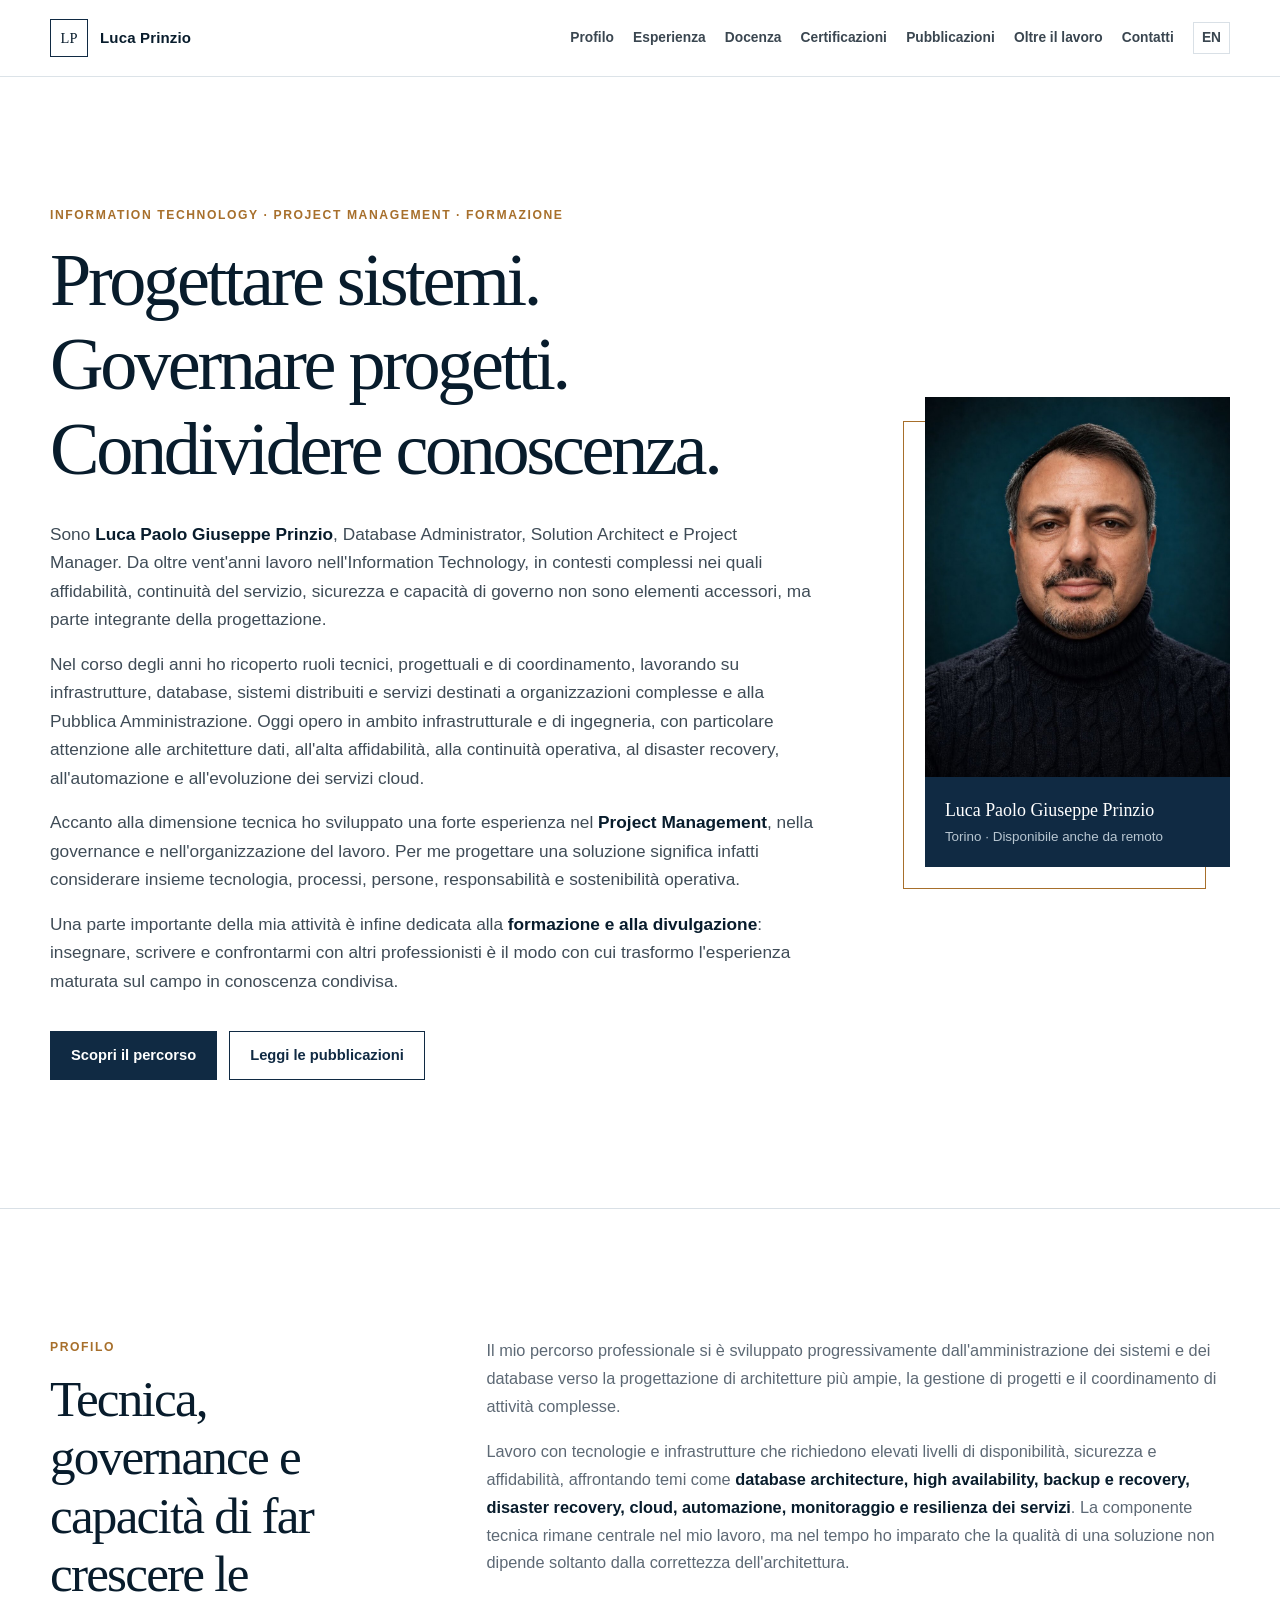
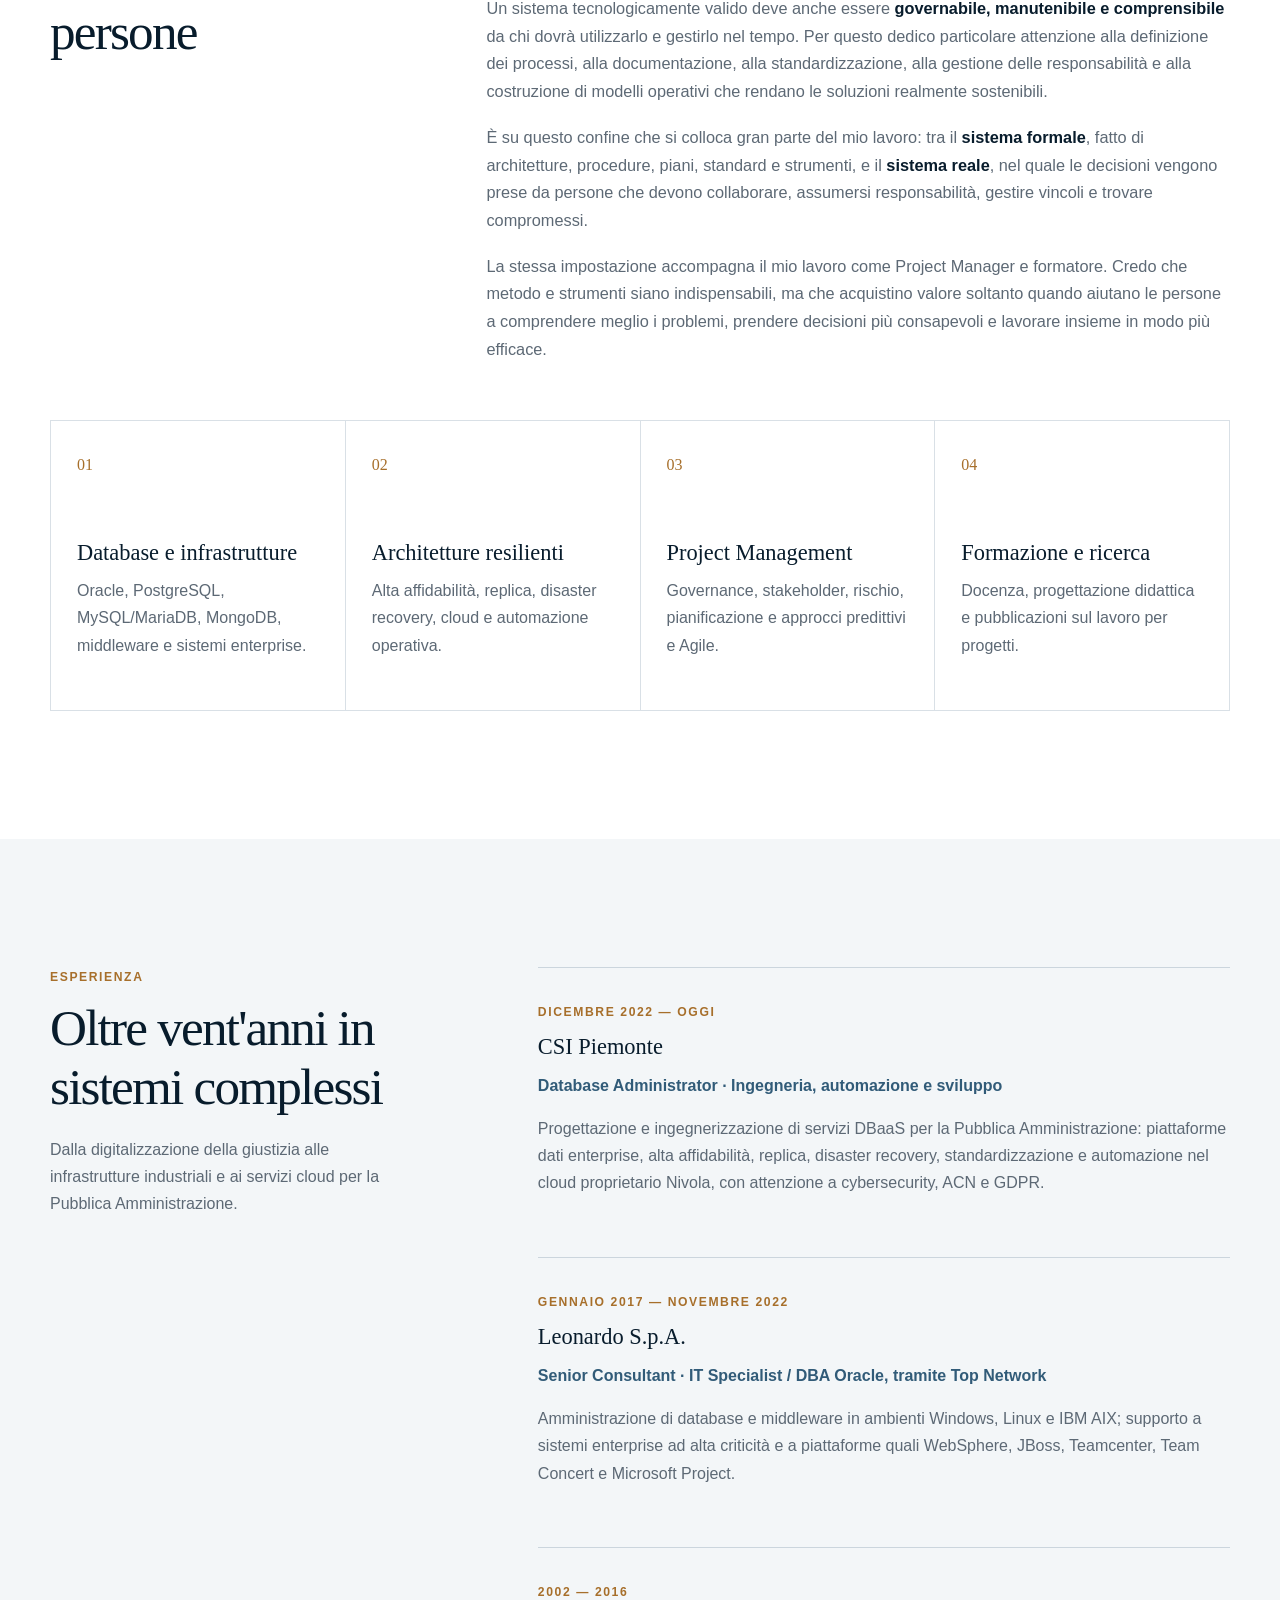
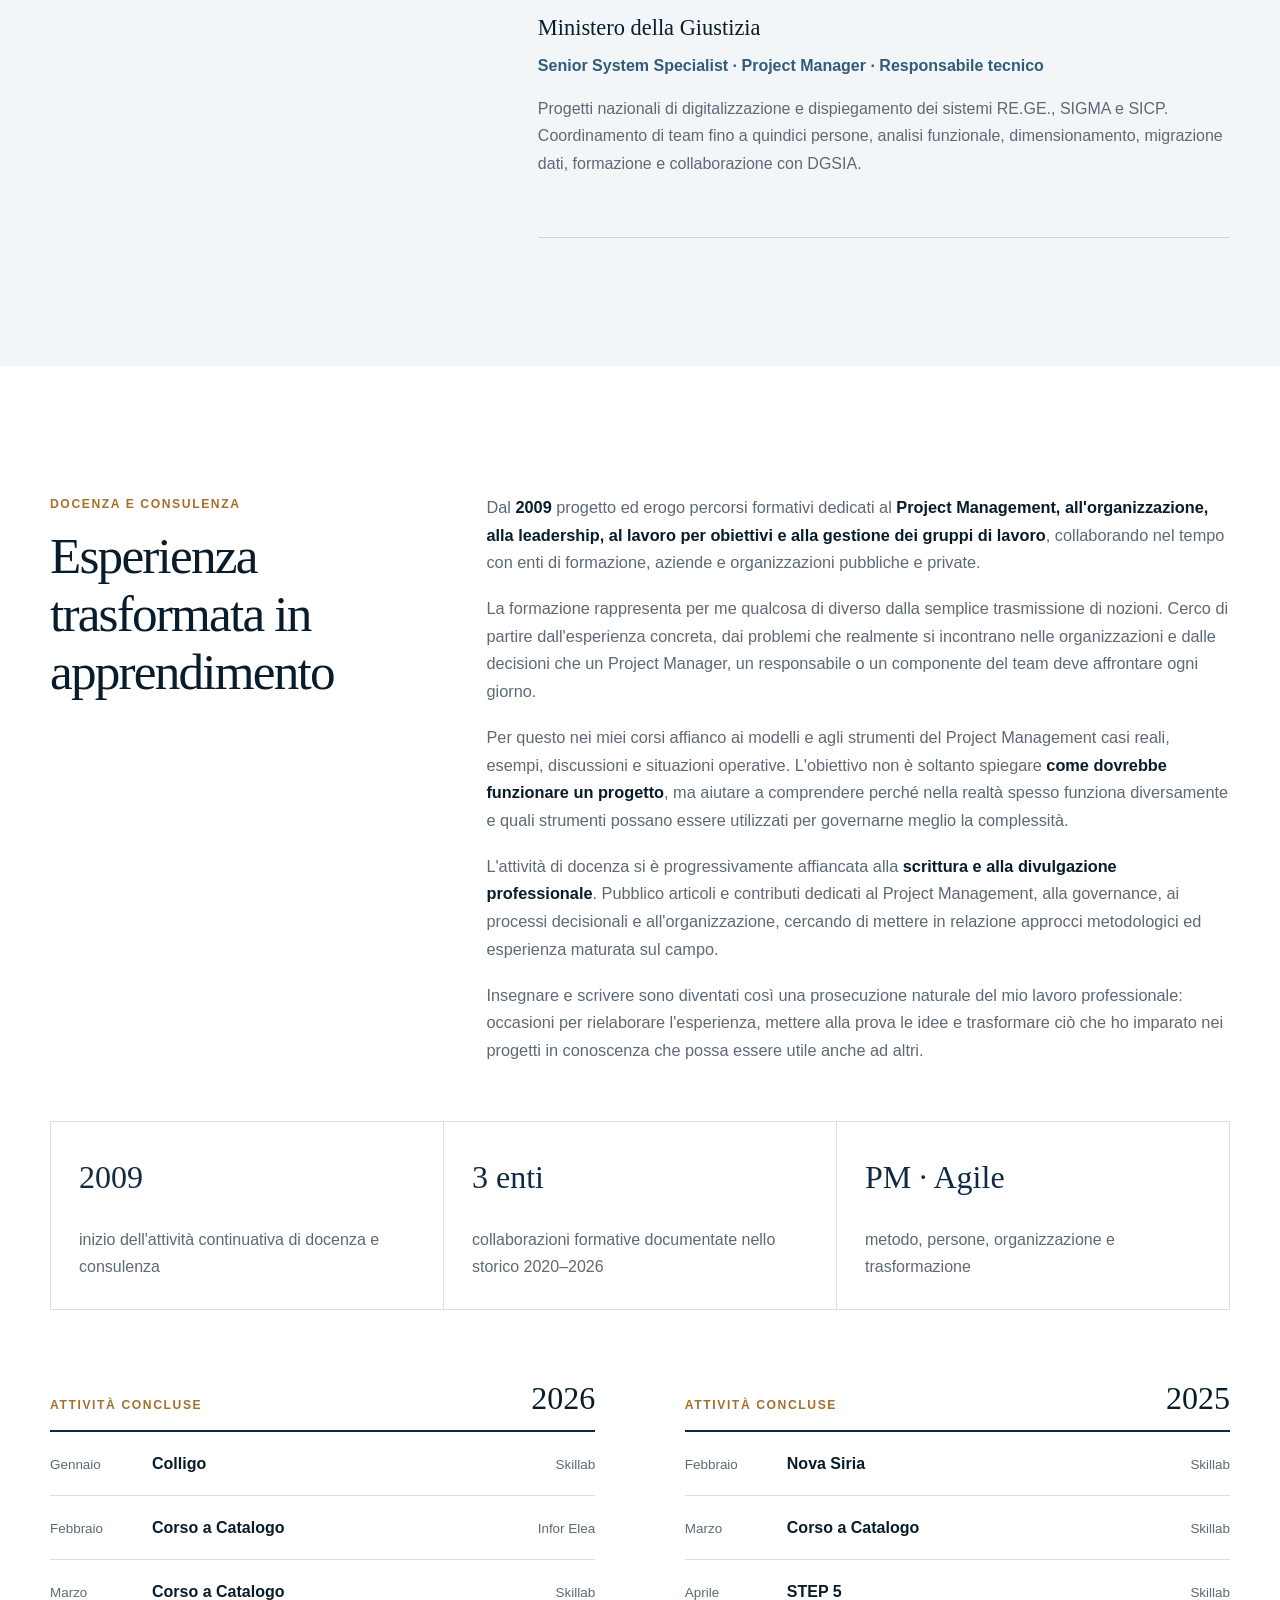
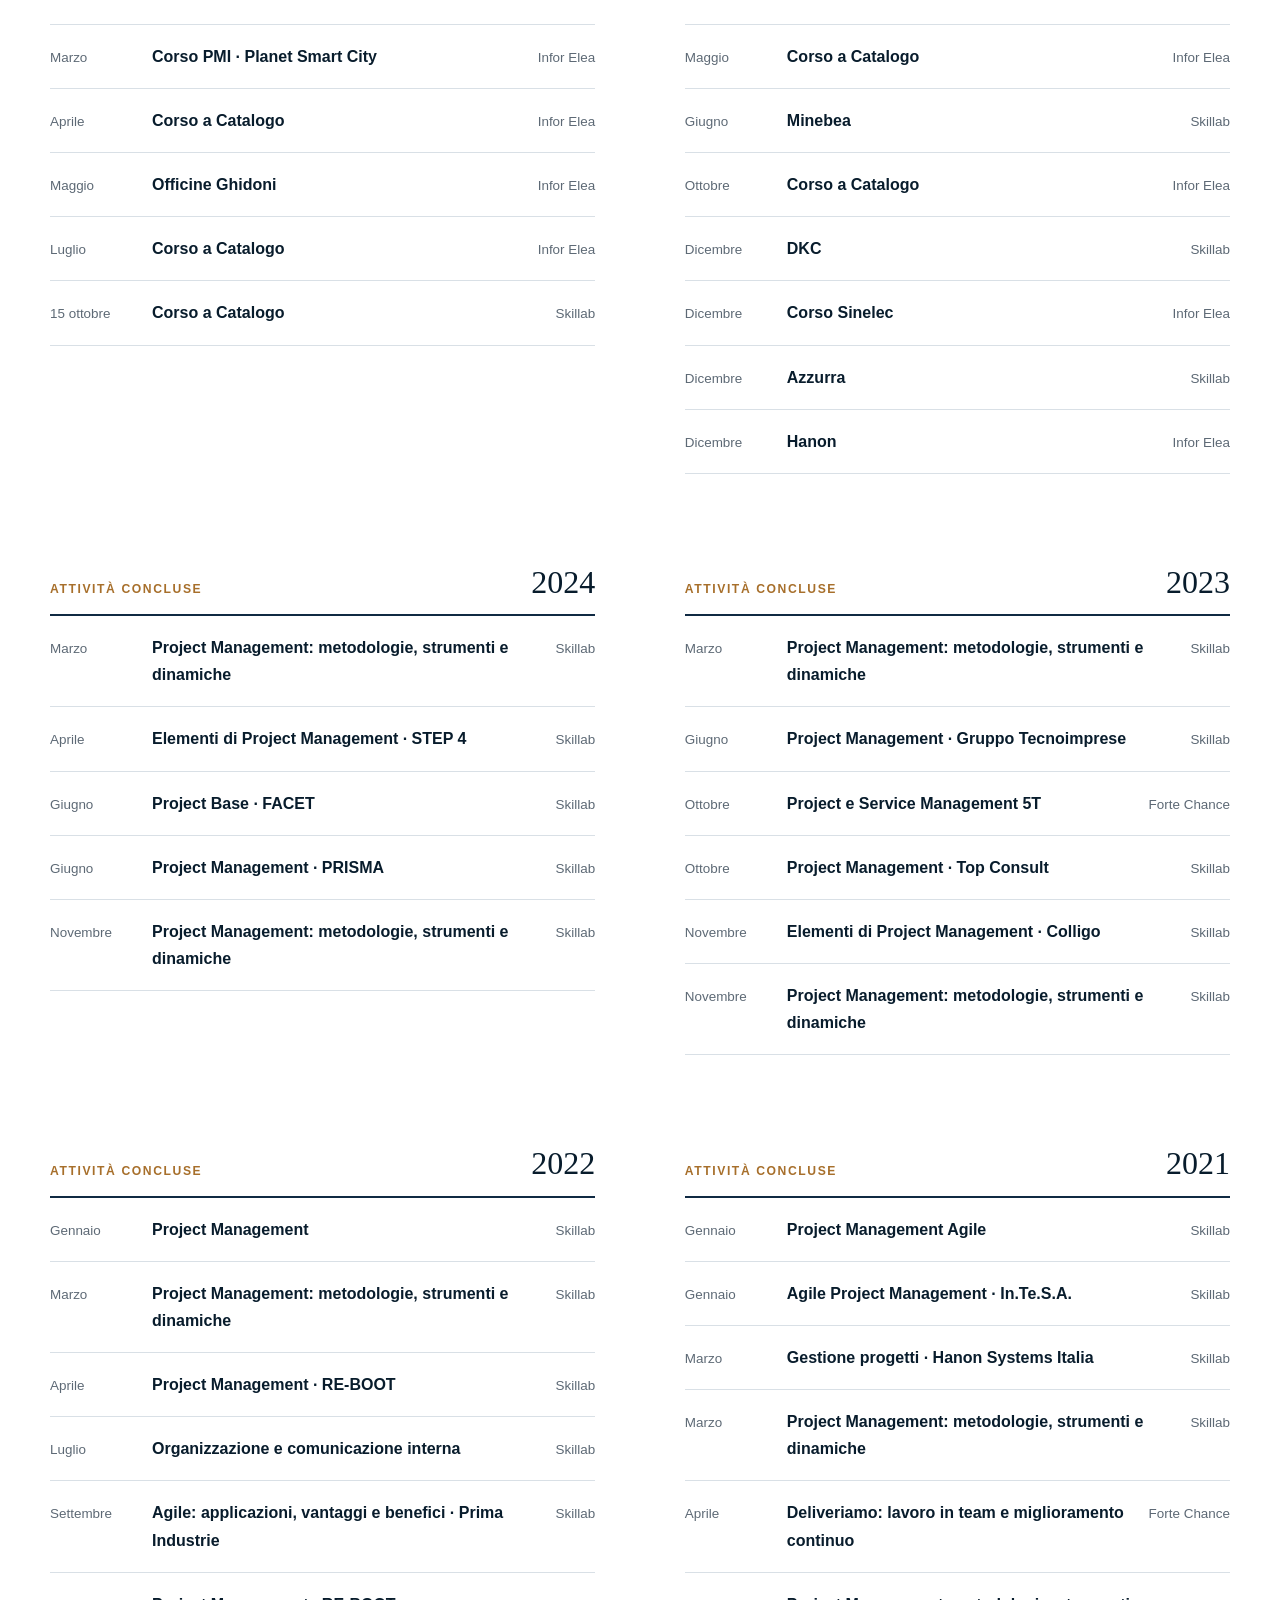
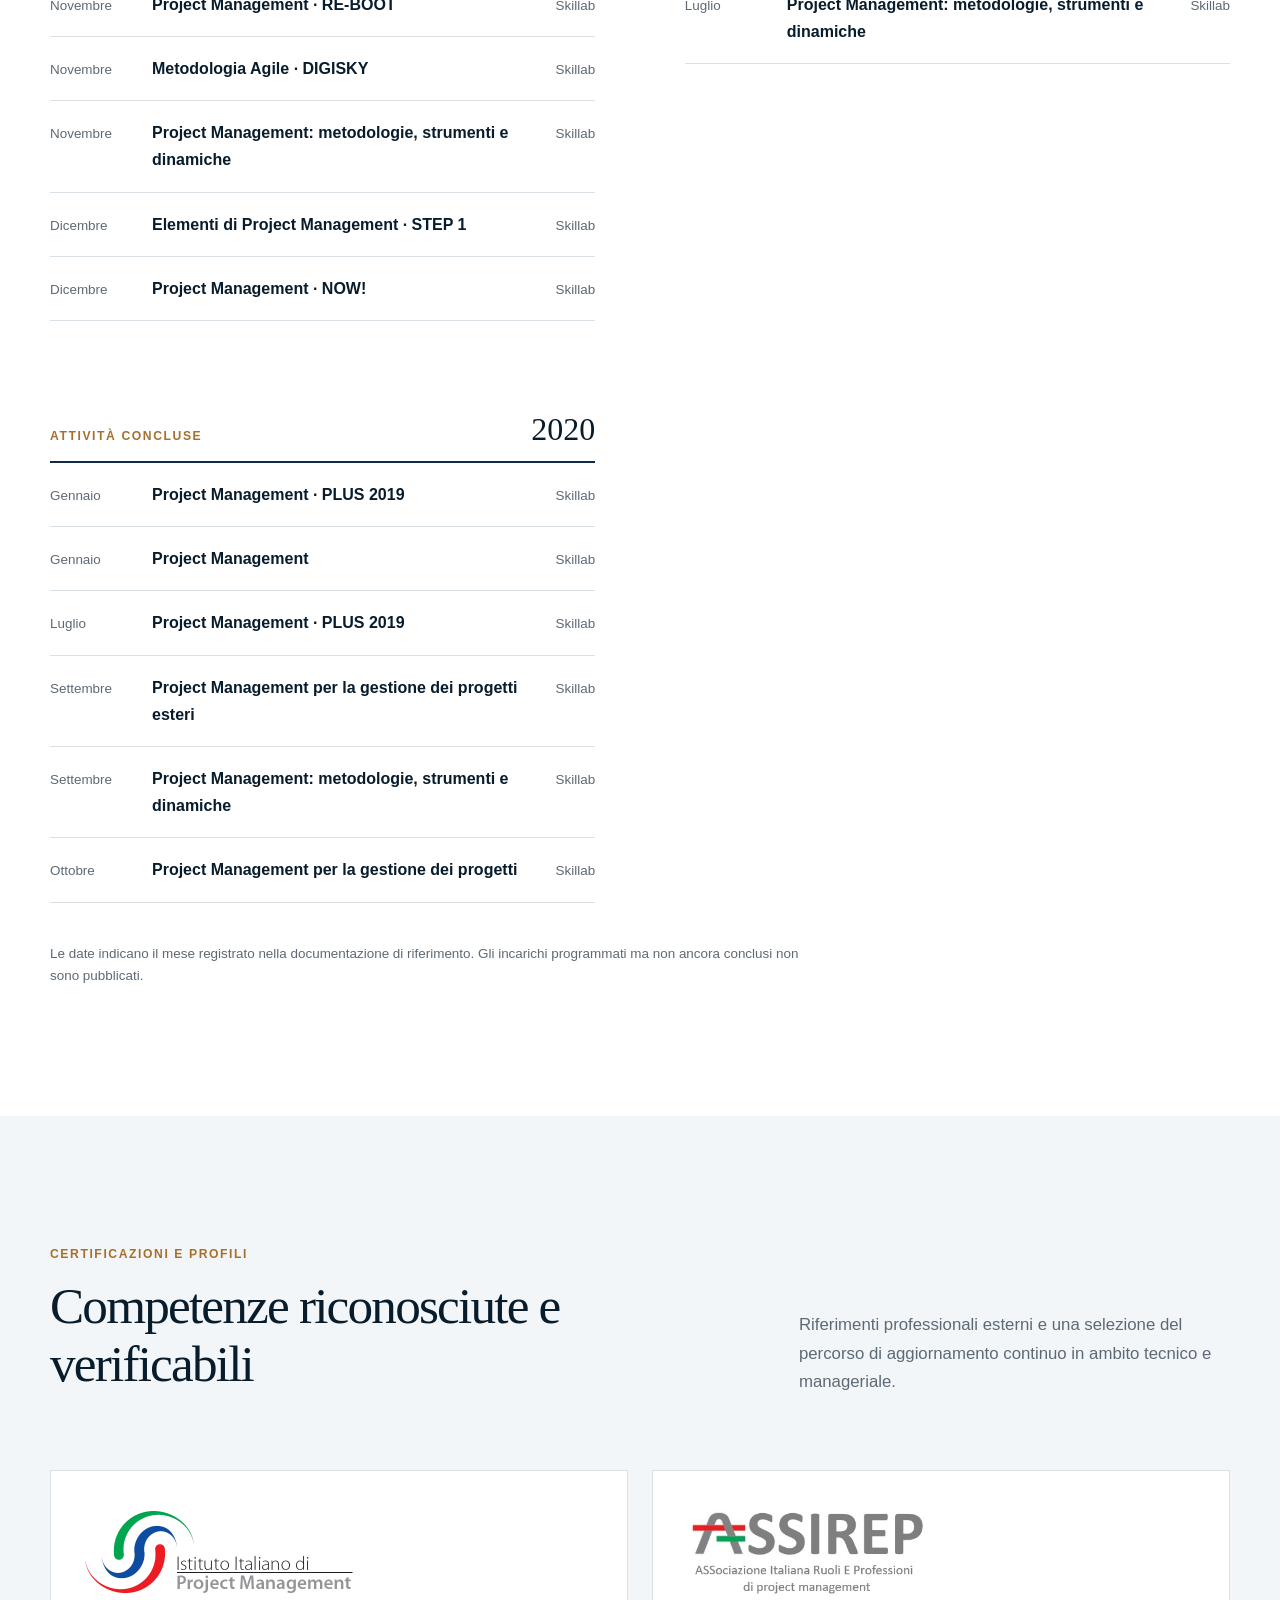
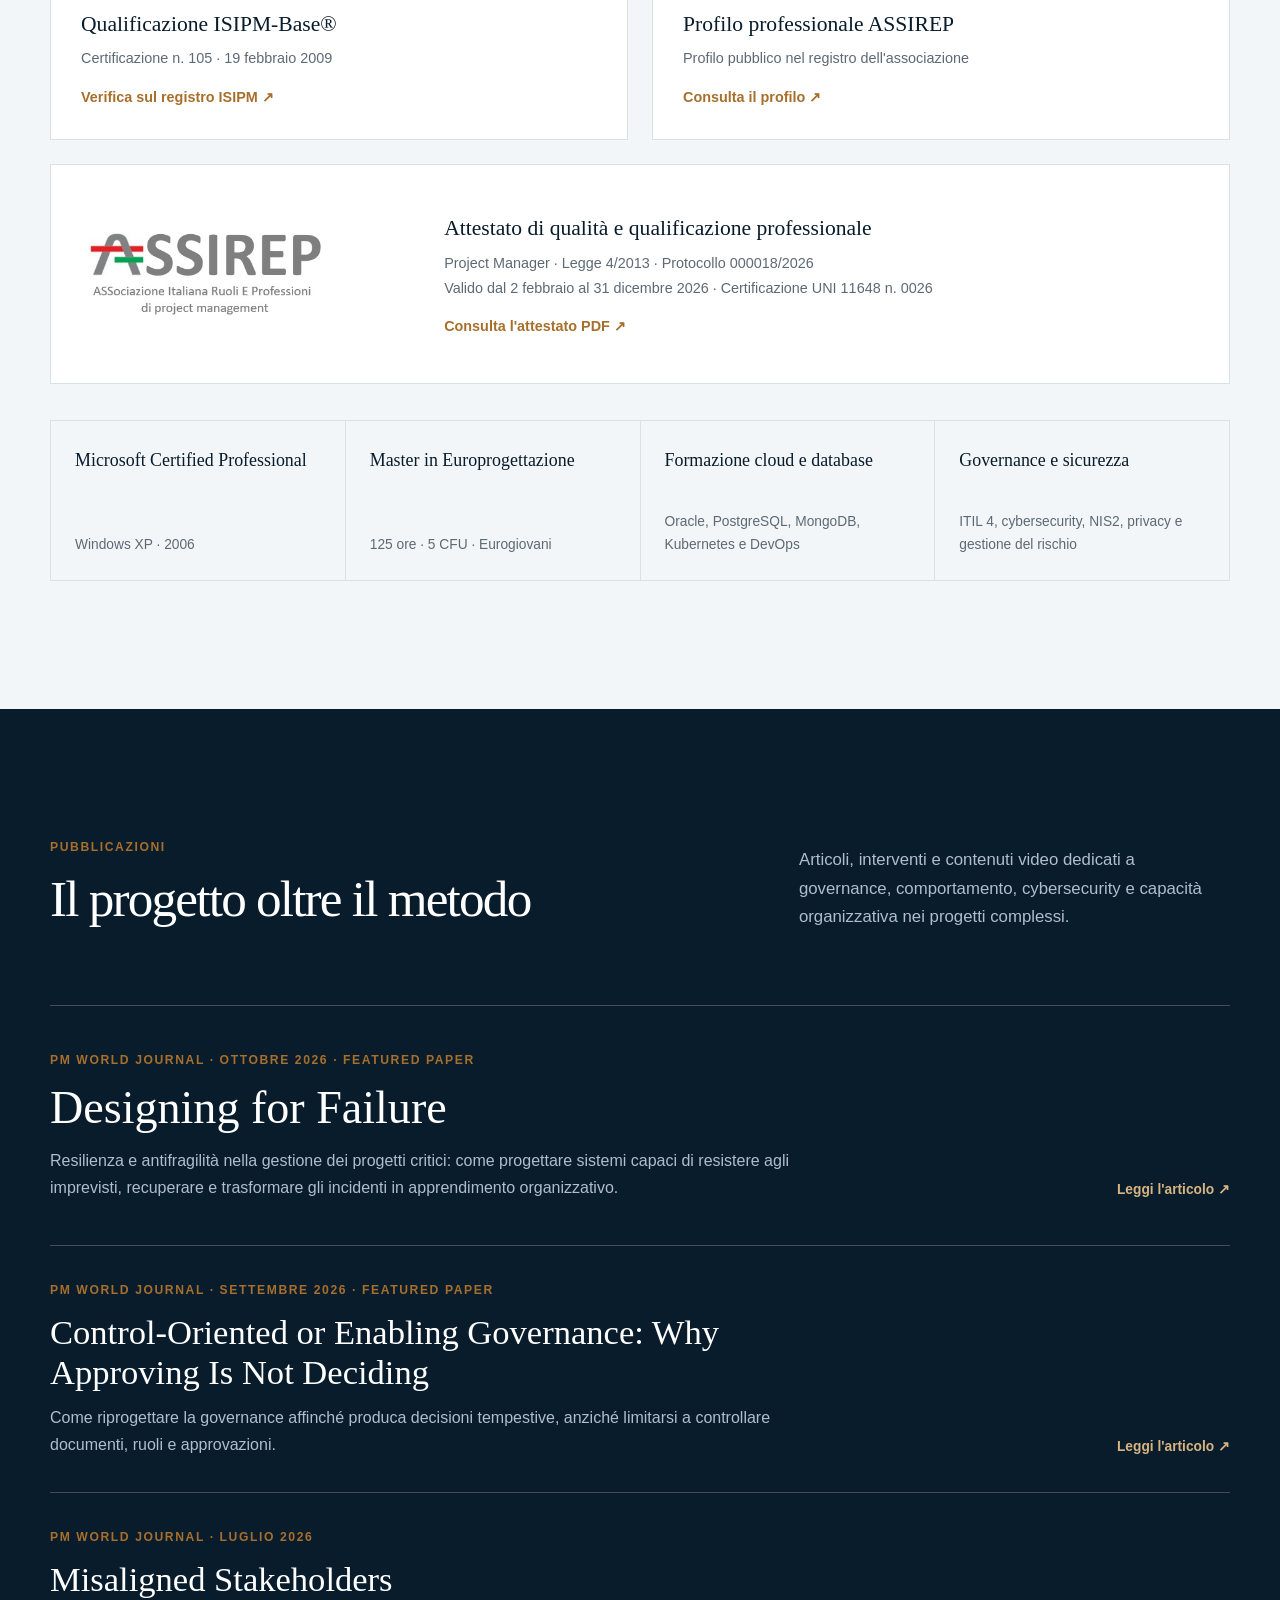
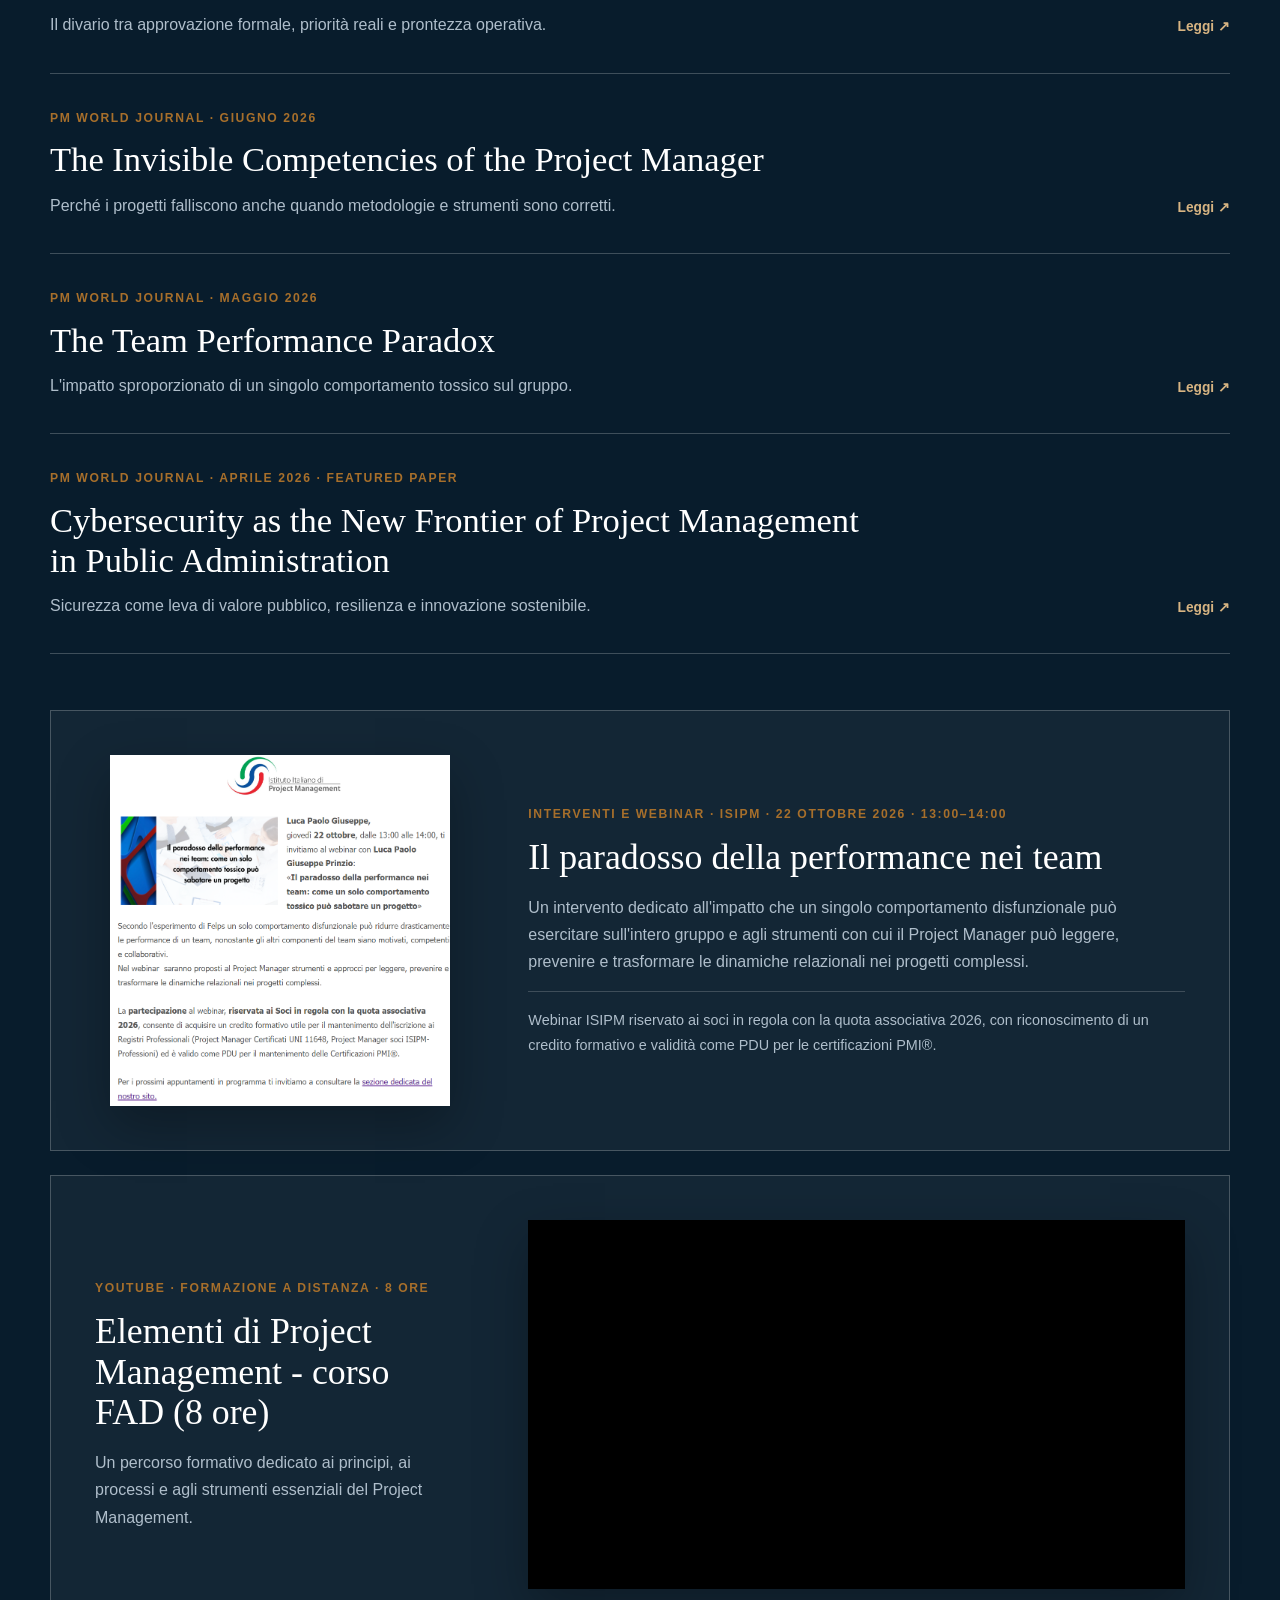
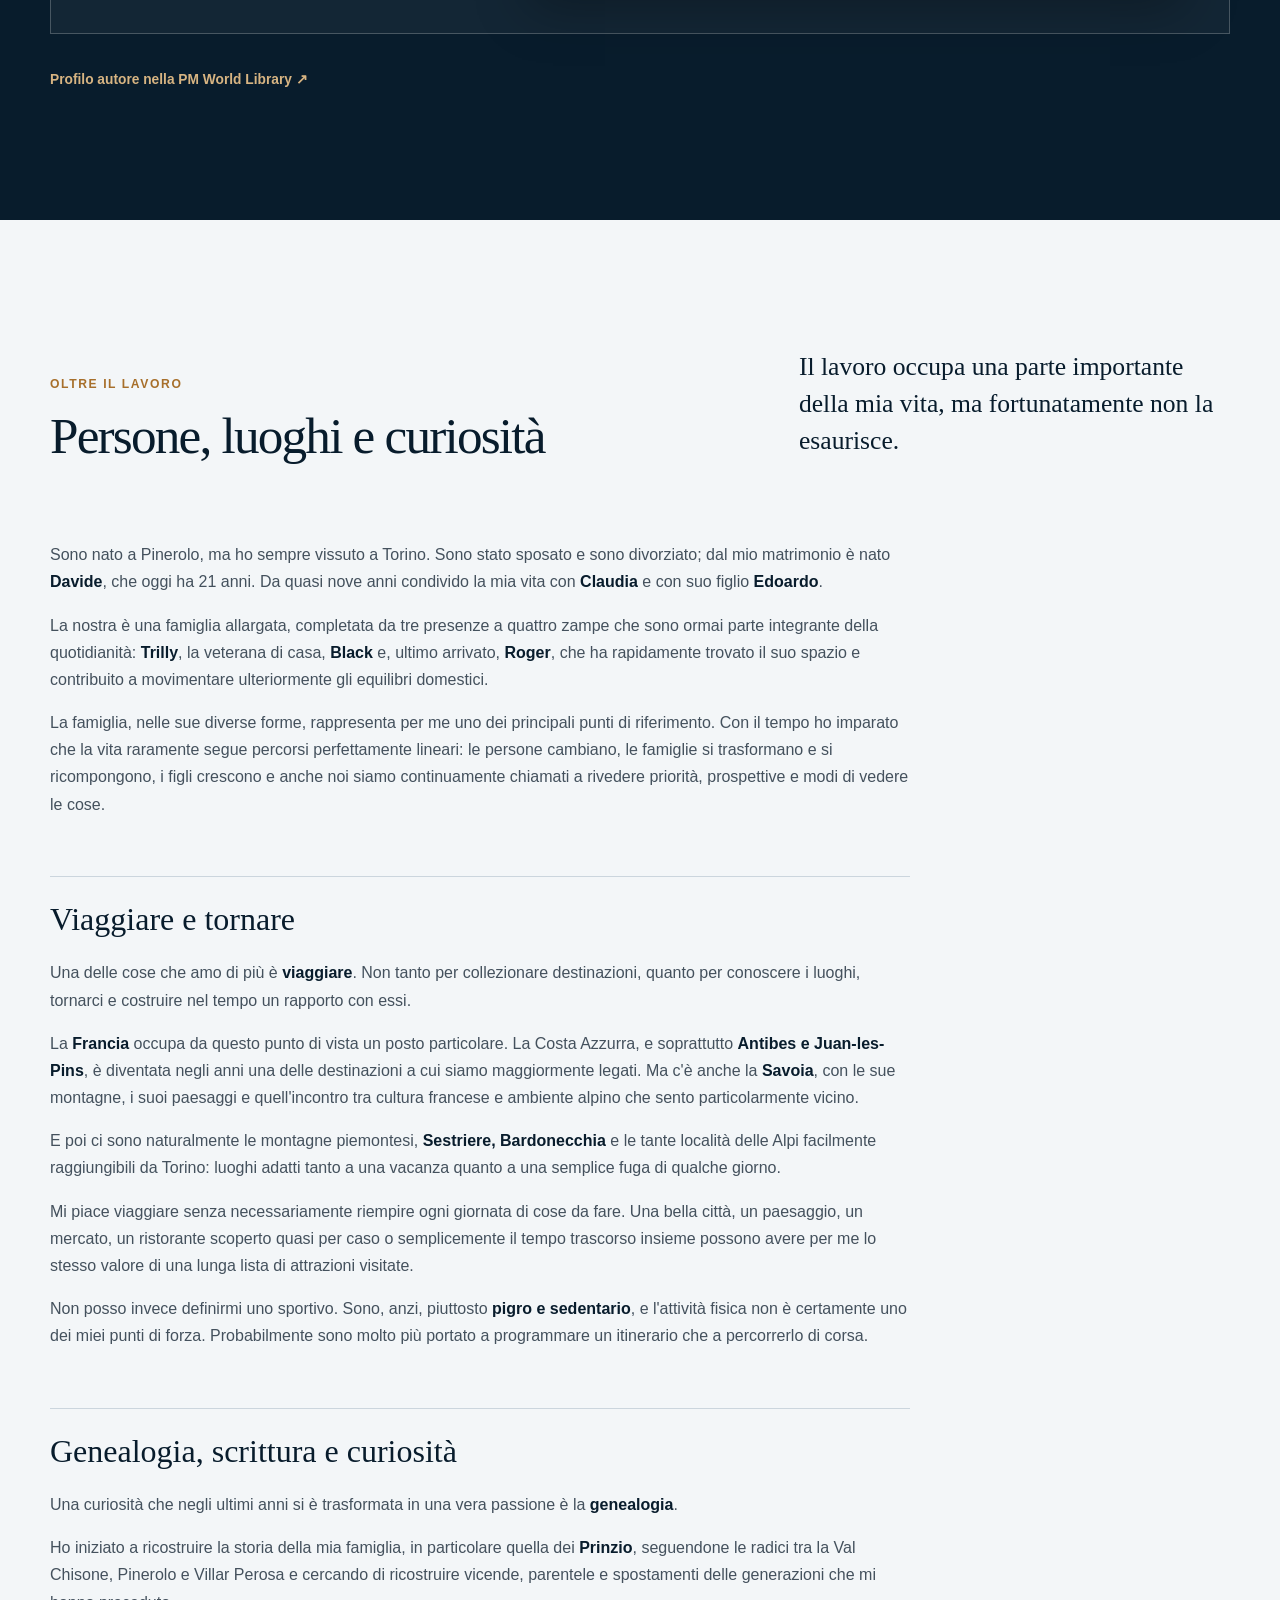
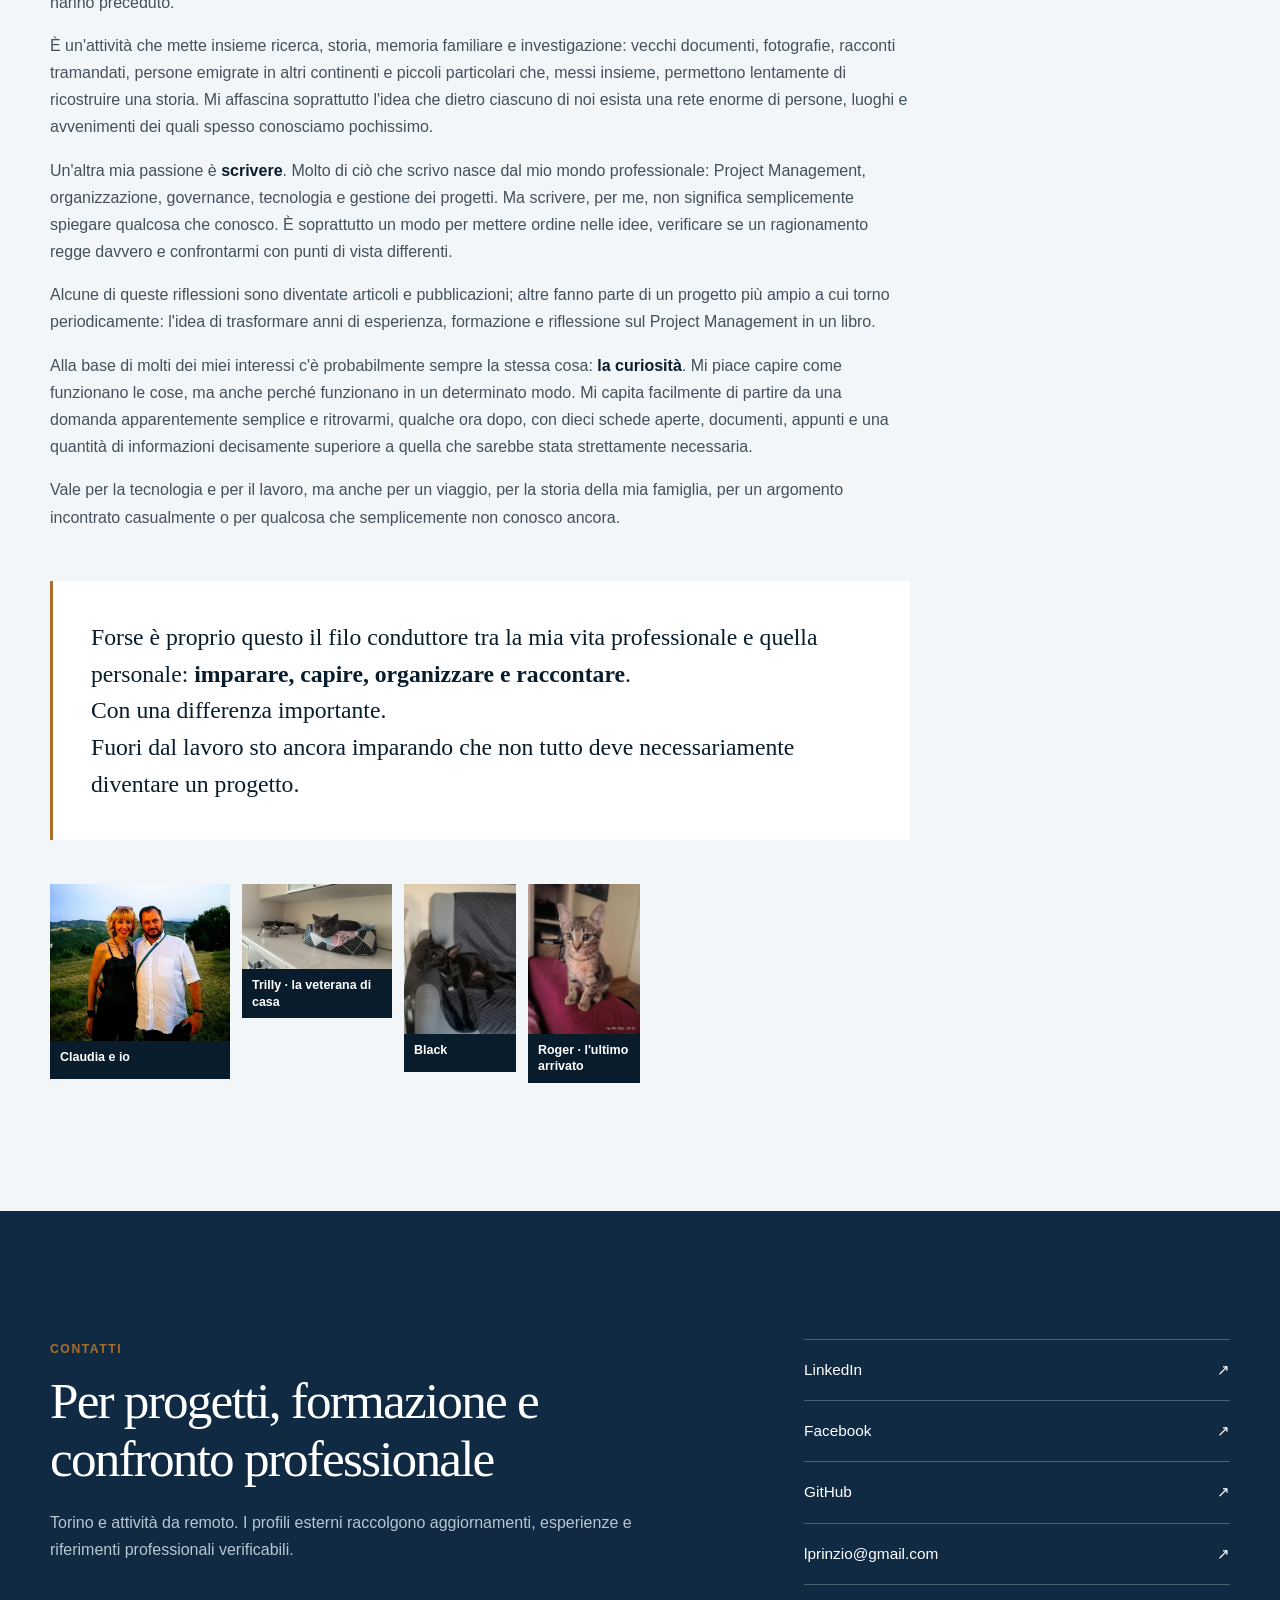
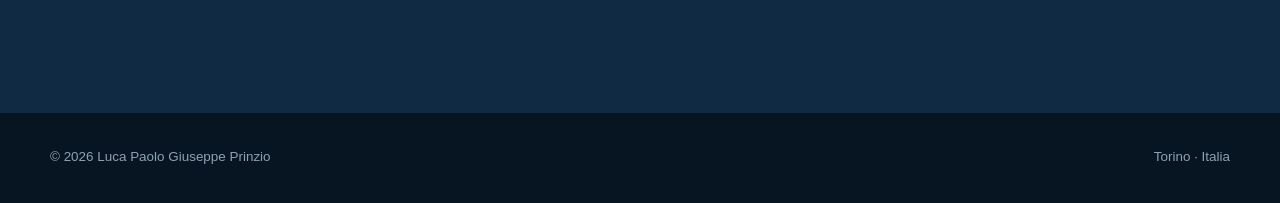
==== commit 3b6dff94: "Add October 2026 Skillab catalogue course" ====
--- a/index.html
+++ b/index.html
@@ -319,6 +319,7 @@
                 <li><time datetime="2026-04">Aprile</time><strong>Corso a Catalogo</strong><span>Infor Elea</span></li>
                 <li><time datetime="2026-05">Maggio</time><strong>Officine Ghidoni</strong><span>Infor Elea</span></li>
                 <li><time datetime="2026-07">Luglio</time><strong>Corso a Catalogo</strong><span>Infor Elea</span></li>
+                <li><time datetime="2026-10-15">15 ottobre</time><strong>Corso a Catalogo</strong><span>Skillab</span></li>
               </ol>
             </section>
 
--- a/styles.css
+++ b/styles.css
@@ -672,6 +672,60 @@
   font-size: clamp(1.9rem, 3.6vw, 3rem);
 }
 
+.speaking-feature {
+  display: grid;
+  grid-template-columns: minmax(220px, 0.72fr) minmax(0, 1.28fr);
+  align-items: center;
+  gap: clamp(28px, 5vw, 72px);
+  margin-top: 56px;
+  padding: clamp(24px, 4vw, 44px);
+  border: 1px solid rgba(255, 255, 255, 0.22);
+  background: rgba(255, 255, 255, 0.045);
+}
+
+.speaking-poster {
+  display: block;
+  width: min(100%, 340px);
+  justify-self: center;
+  overflow: hidden;
+  background: #fff;
+  box-shadow: 0 20px 50px rgba(0, 0, 0, 0.28);
+}
+
+.speaking-poster img {
+  width: 100%;
+  height: auto;
+  transition: transform 200ms ease;
+}
+
+.speaking-poster:hover img {
+  transform: scale(1.012);
+}
+
+.speaking-feature-copy h3 {
+  margin-bottom: 16px;
+  font-size: clamp(1.55rem, 2.8vw, 2.35rem);
+}
+
+.speaking-feature-copy > p:not(.publication-meta) {
+  max-width: 720px;
+  color: #afbecb;
+}
+
+.speaking-feature-copy > p:last-child {
+  margin-bottom: 0;
+}
+
+.speaking-note {
+  padding-top: 16px;
+  border-top: 1px solid rgba(255, 255, 255, 0.18);
+  font-size: 0.9rem;
+}
+
+.speaking-feature + .video-feature {
+  margin-top: 24px;
+}
+
 .video-feature {
   display: grid;
   grid-template-columns: minmax(240px, 0.72fr) minmax(0, 1.28fr);
@@ -926,6 +980,7 @@
   .credential-grid,
   .teaching-history,
   .publication-card,
+  .speaking-feature,
   .video-feature {
     grid-template-columns: 1fr;
   }
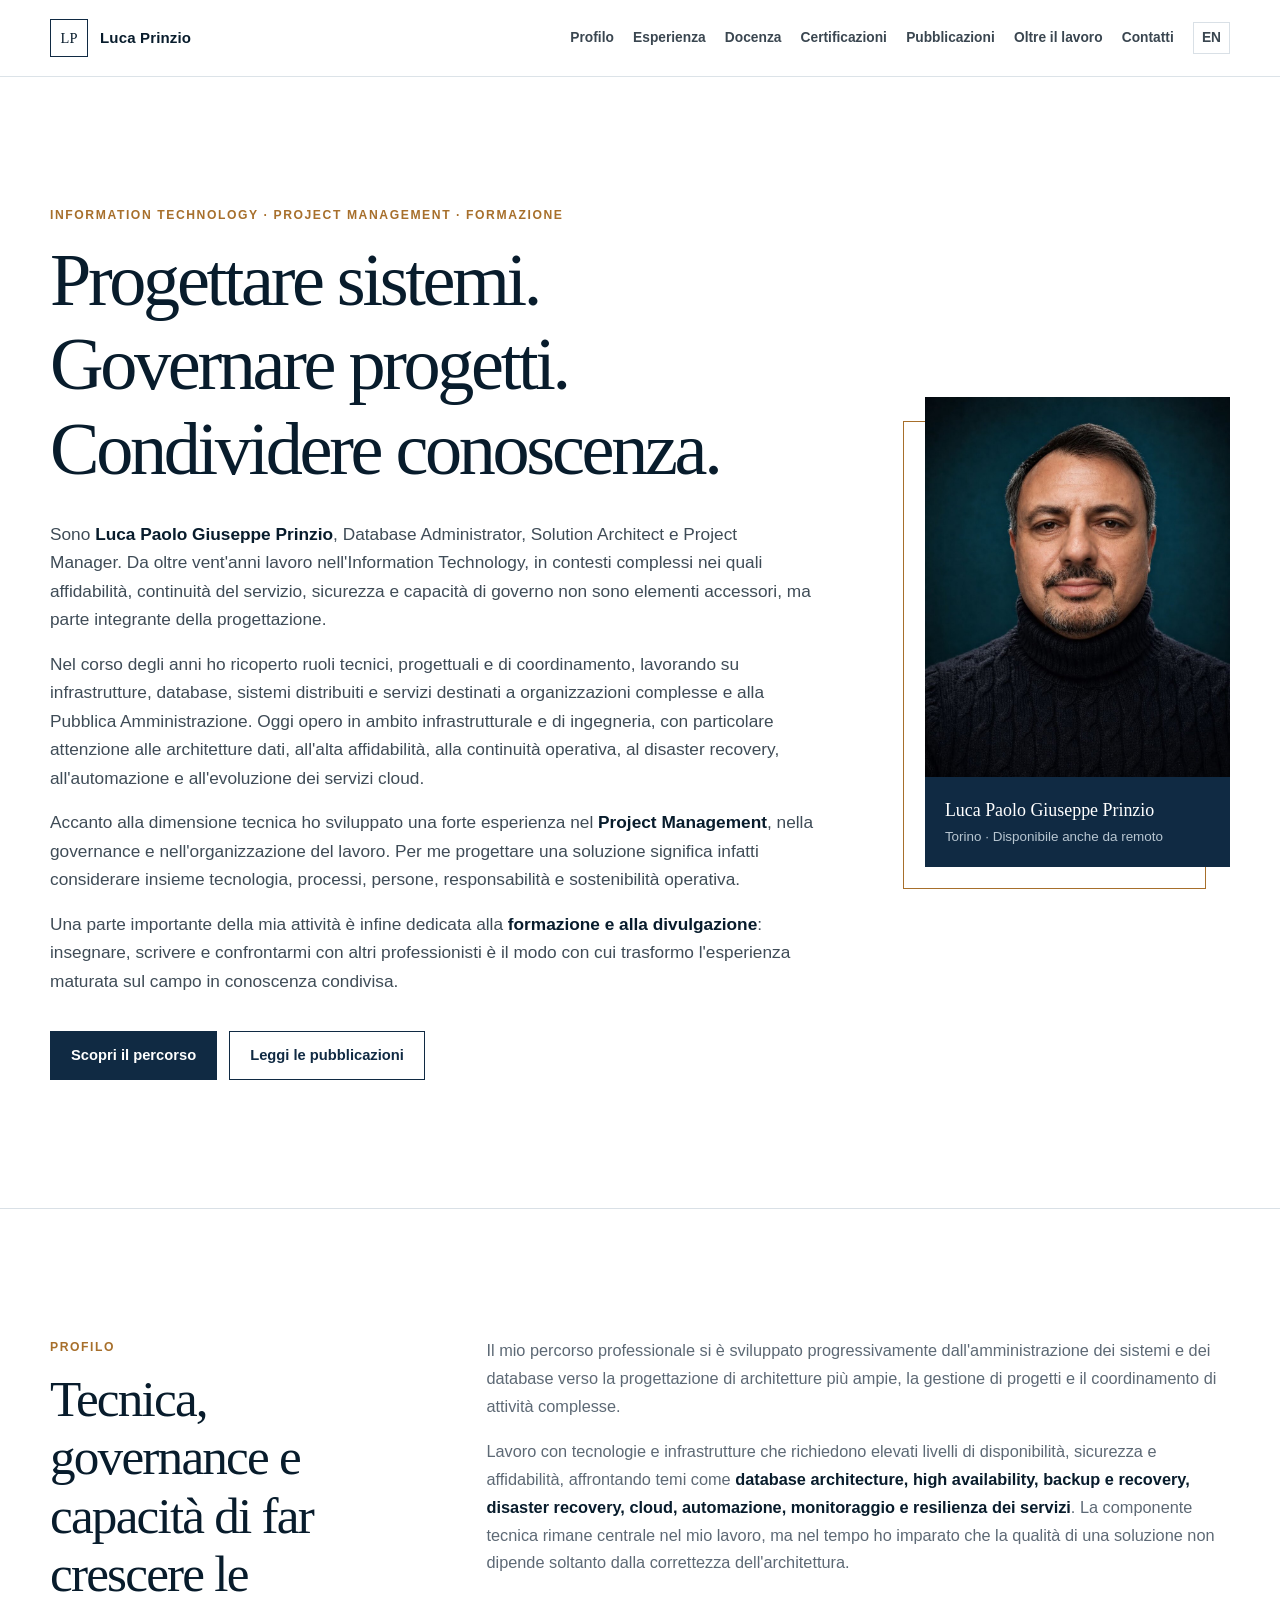
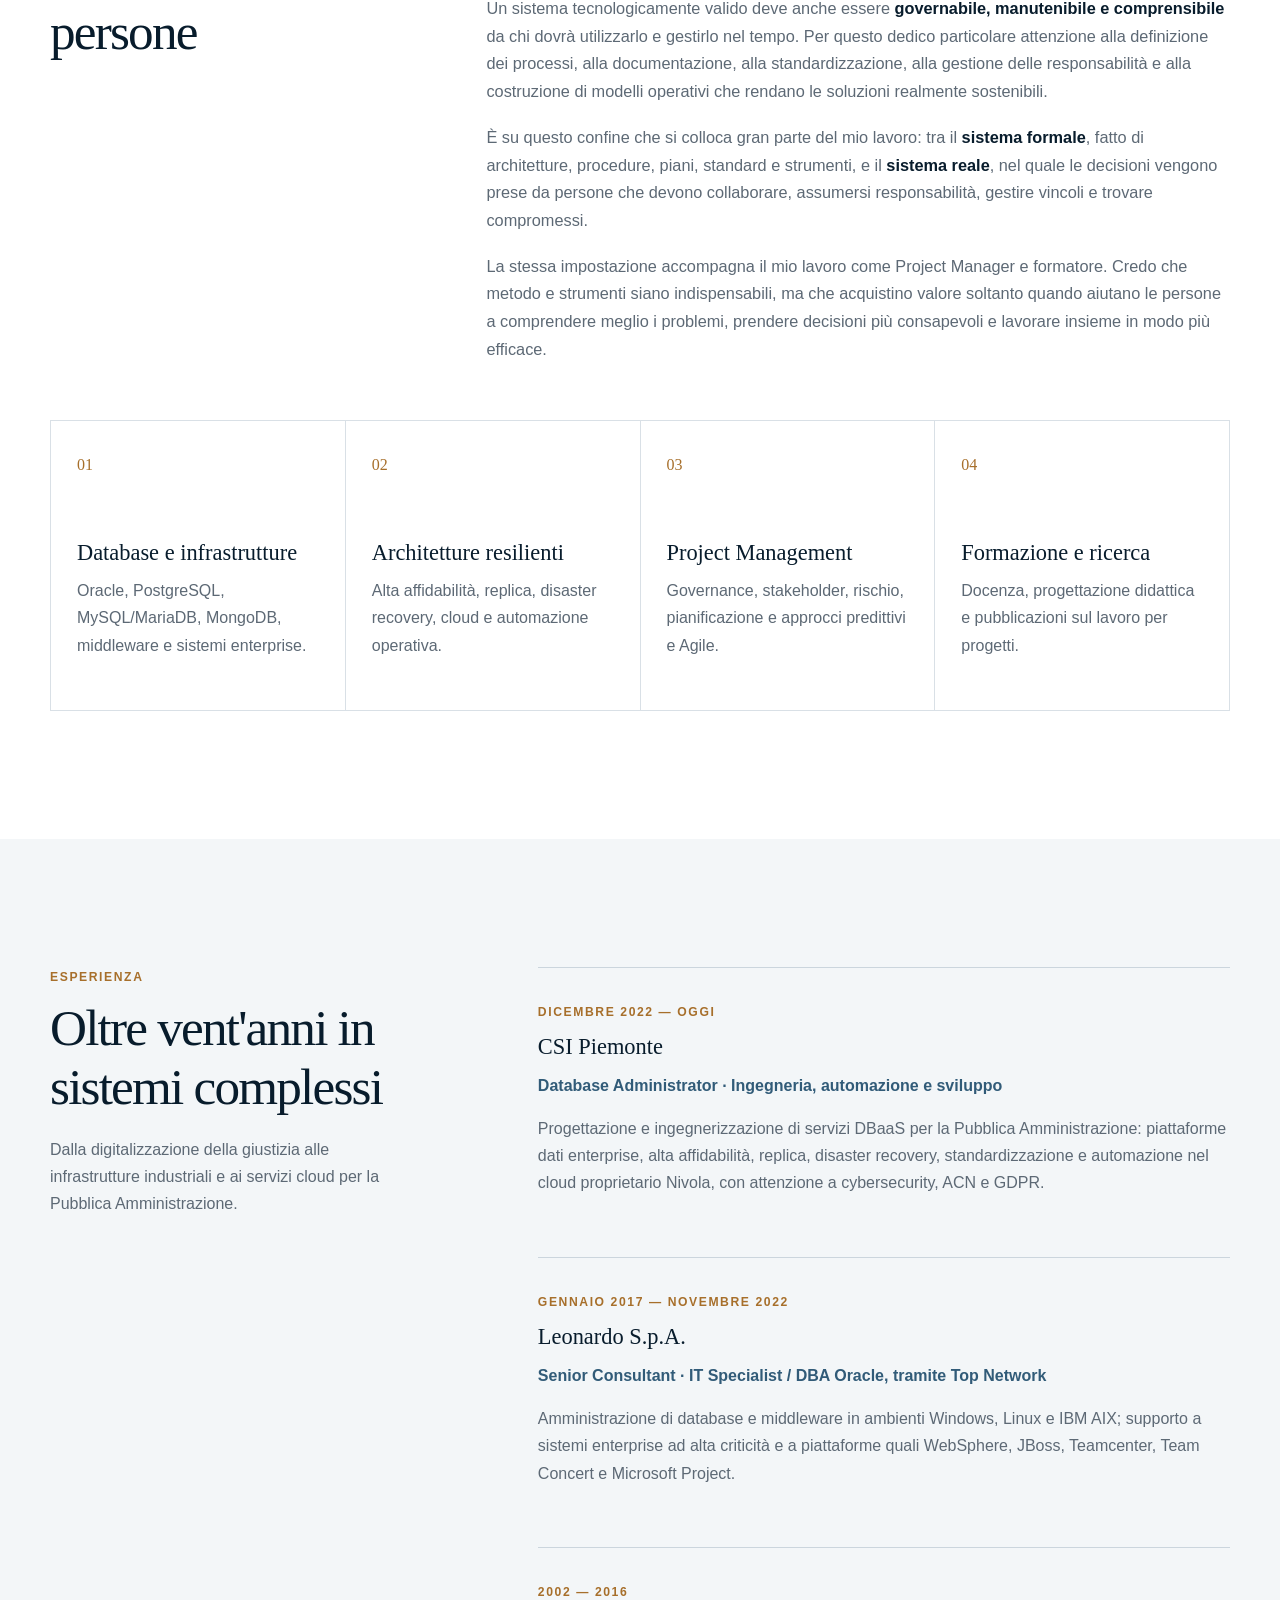
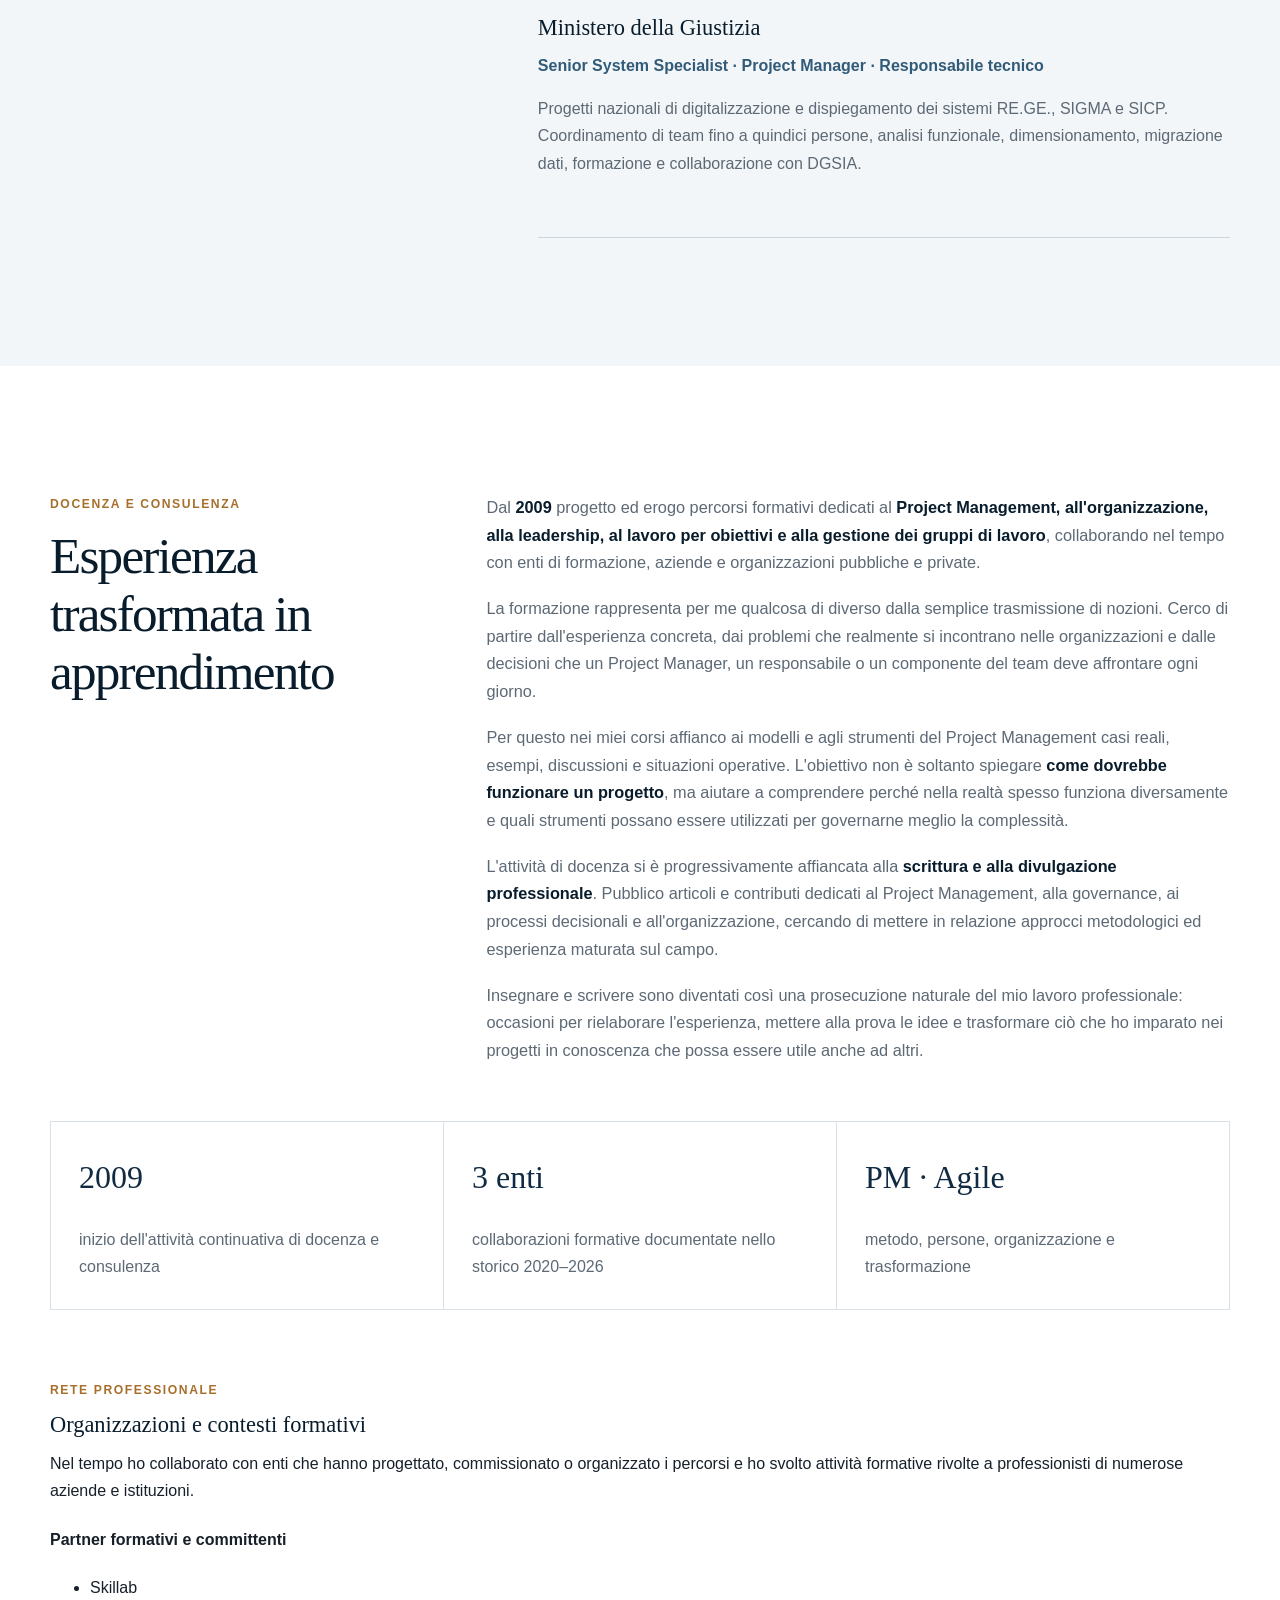
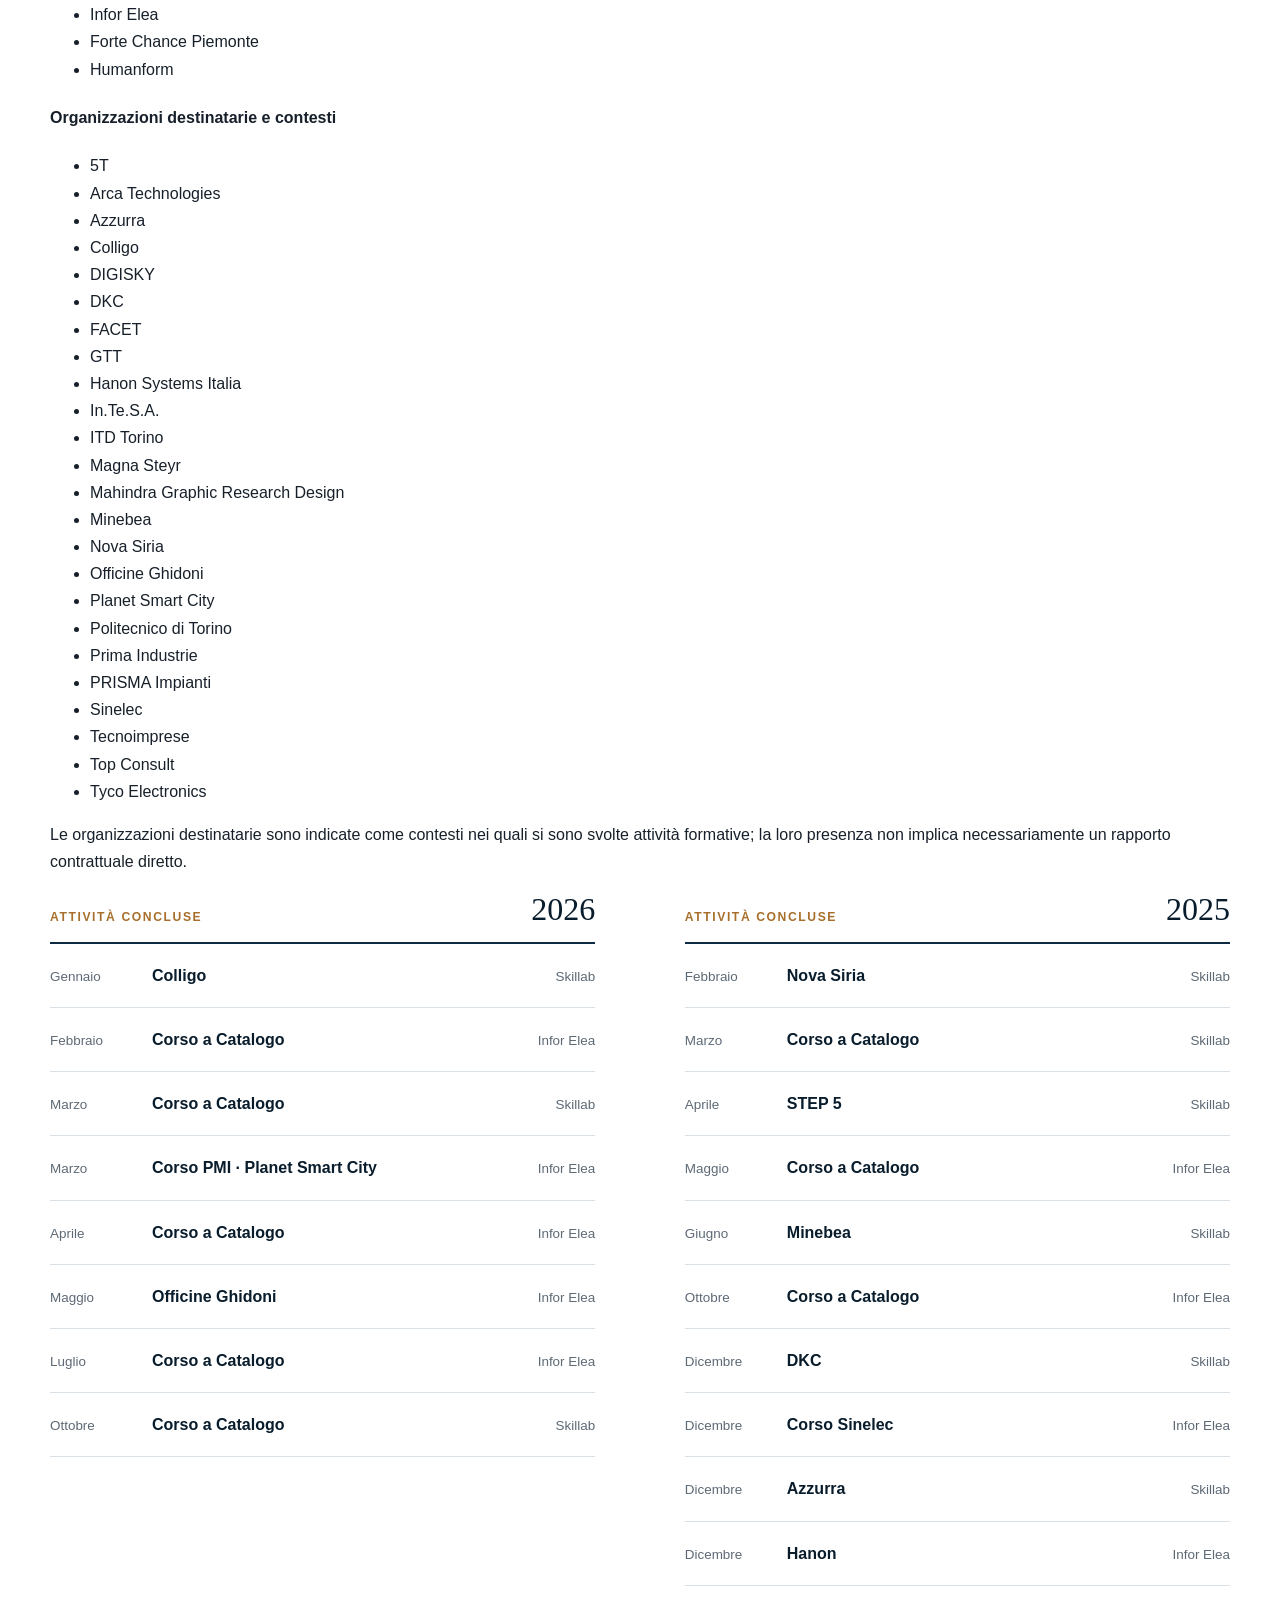
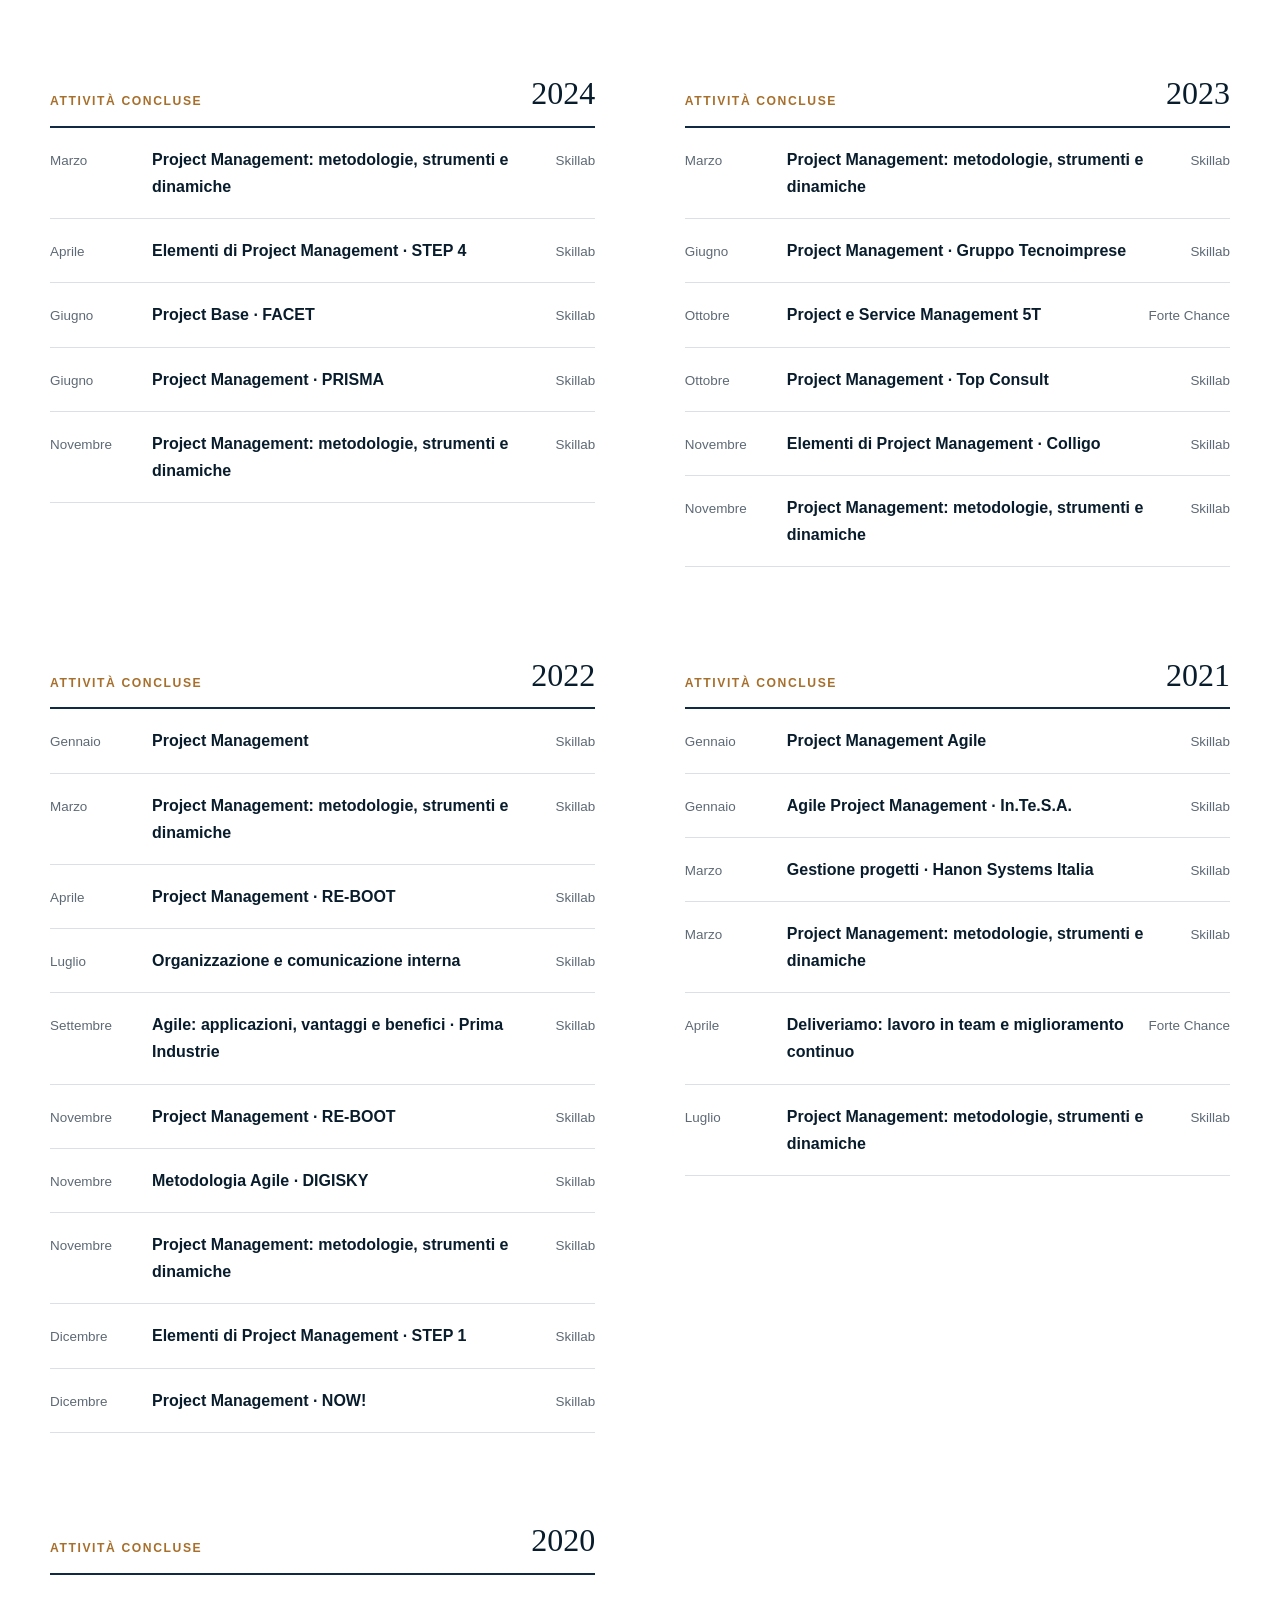
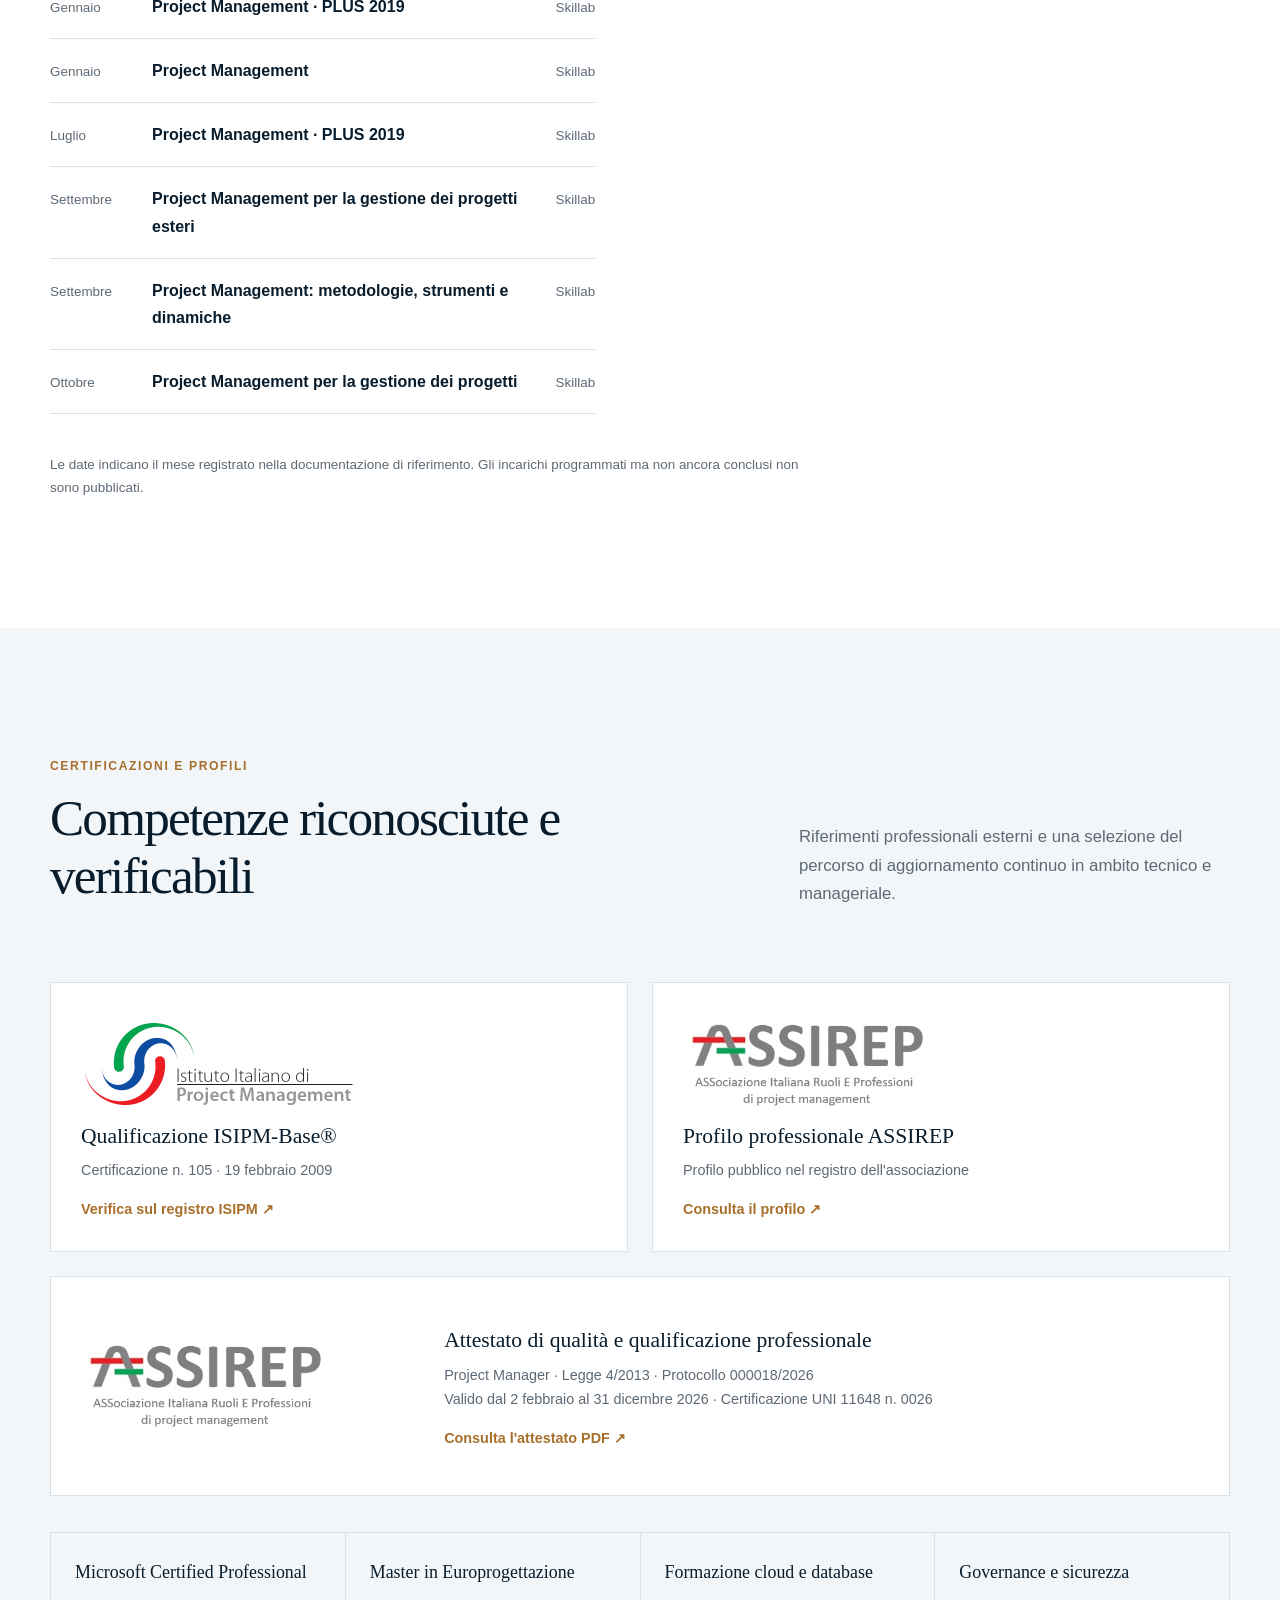
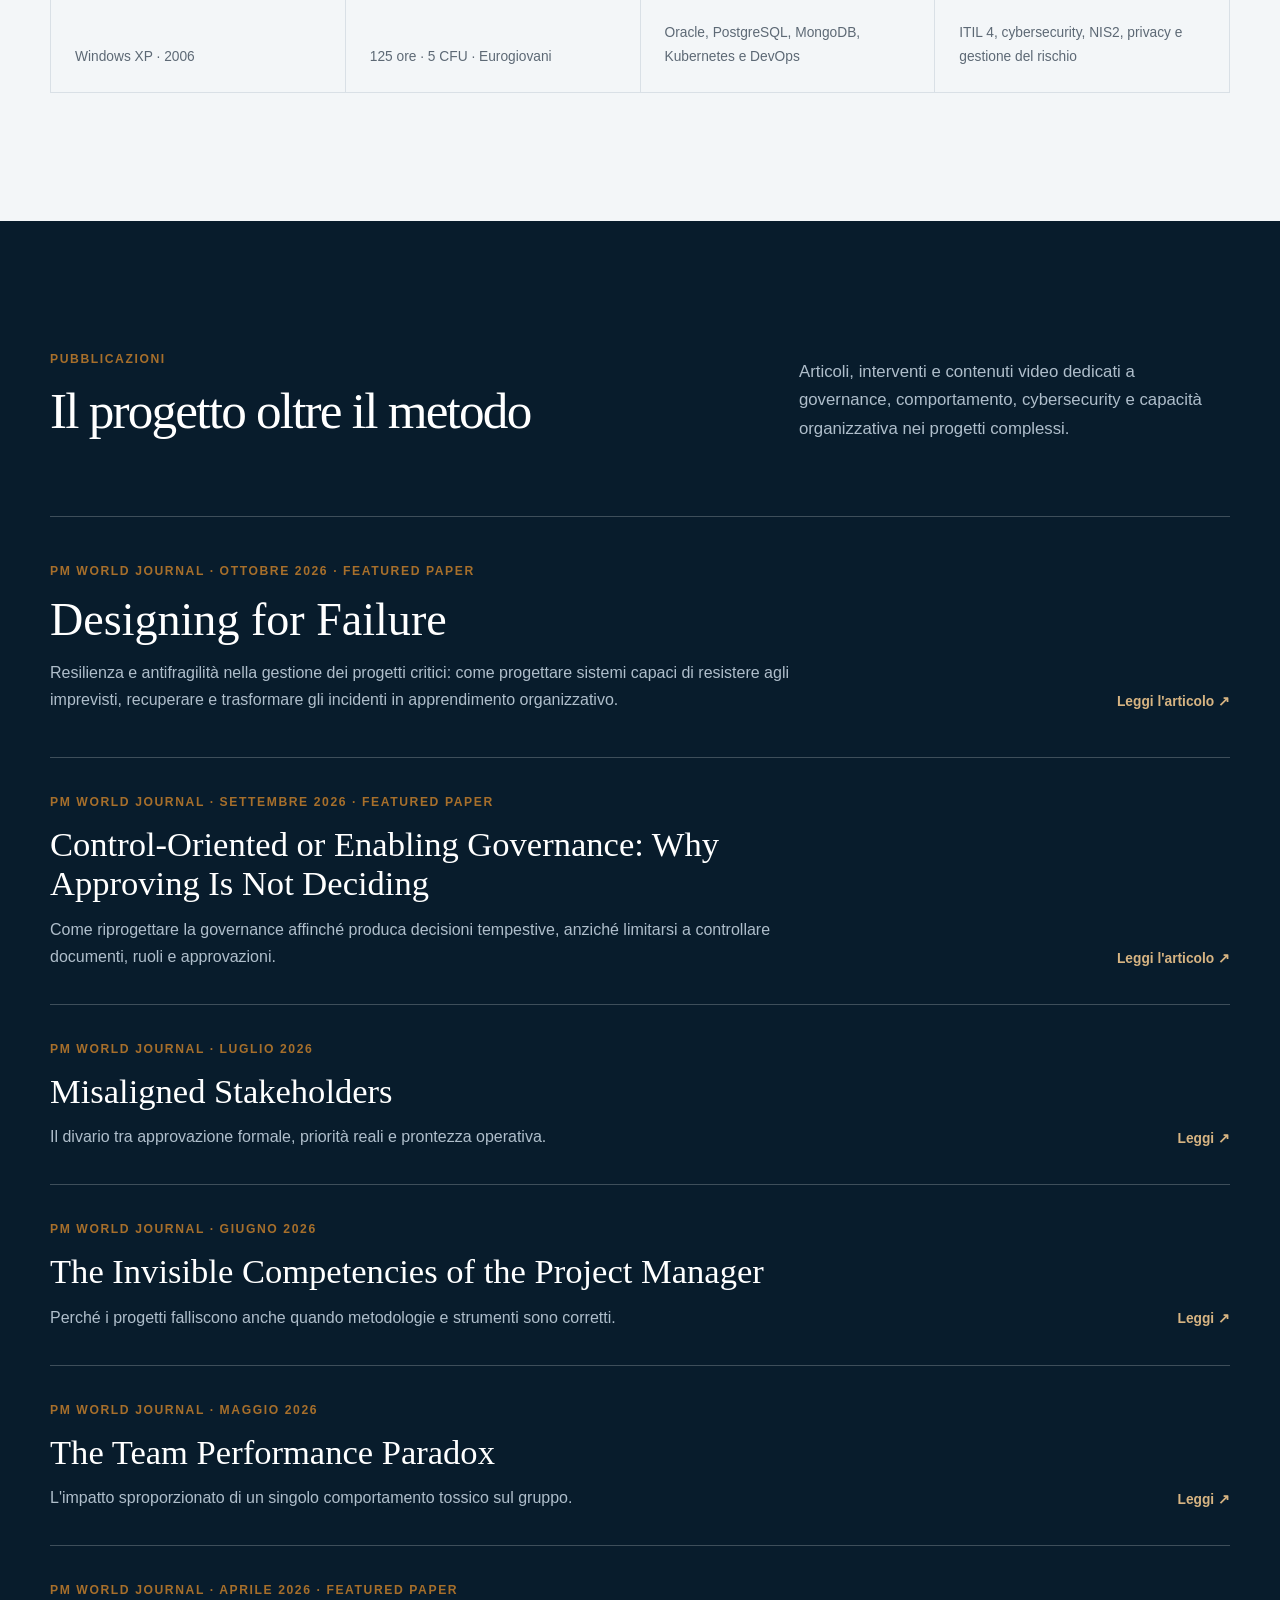
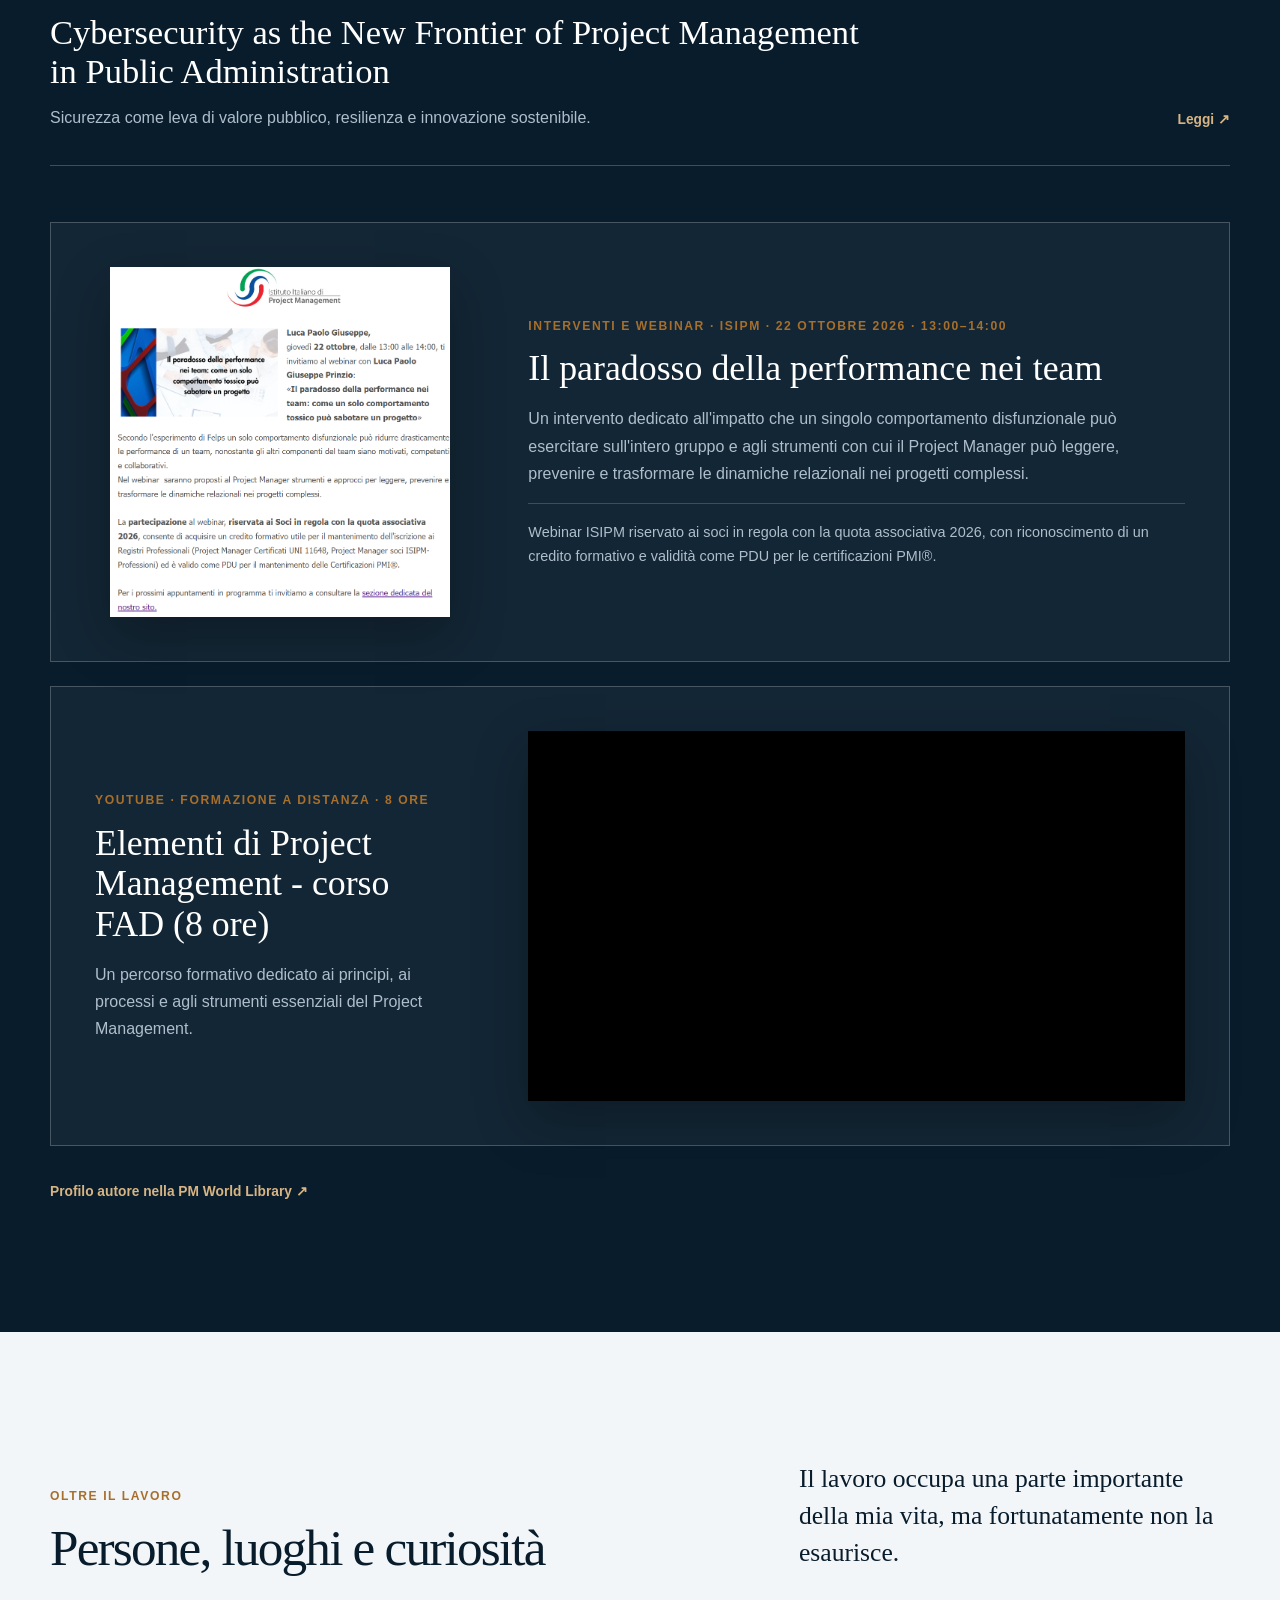
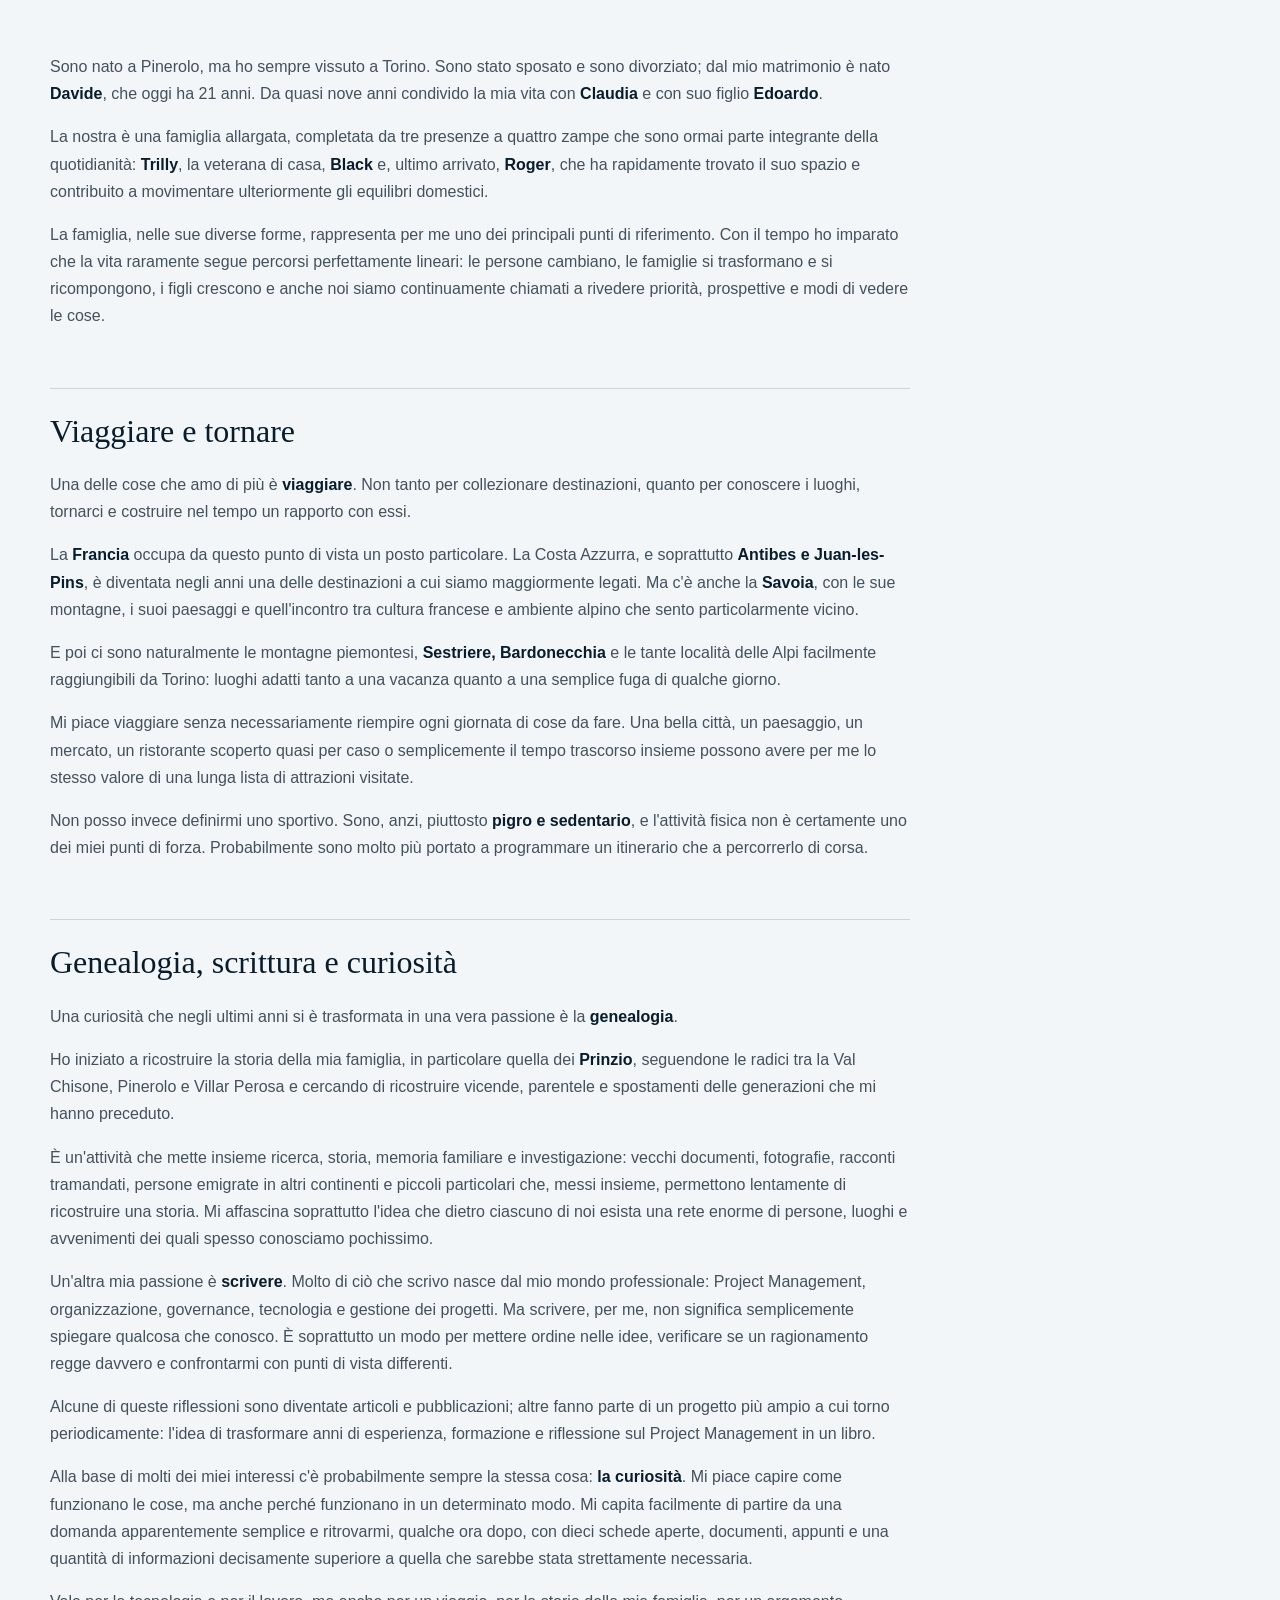
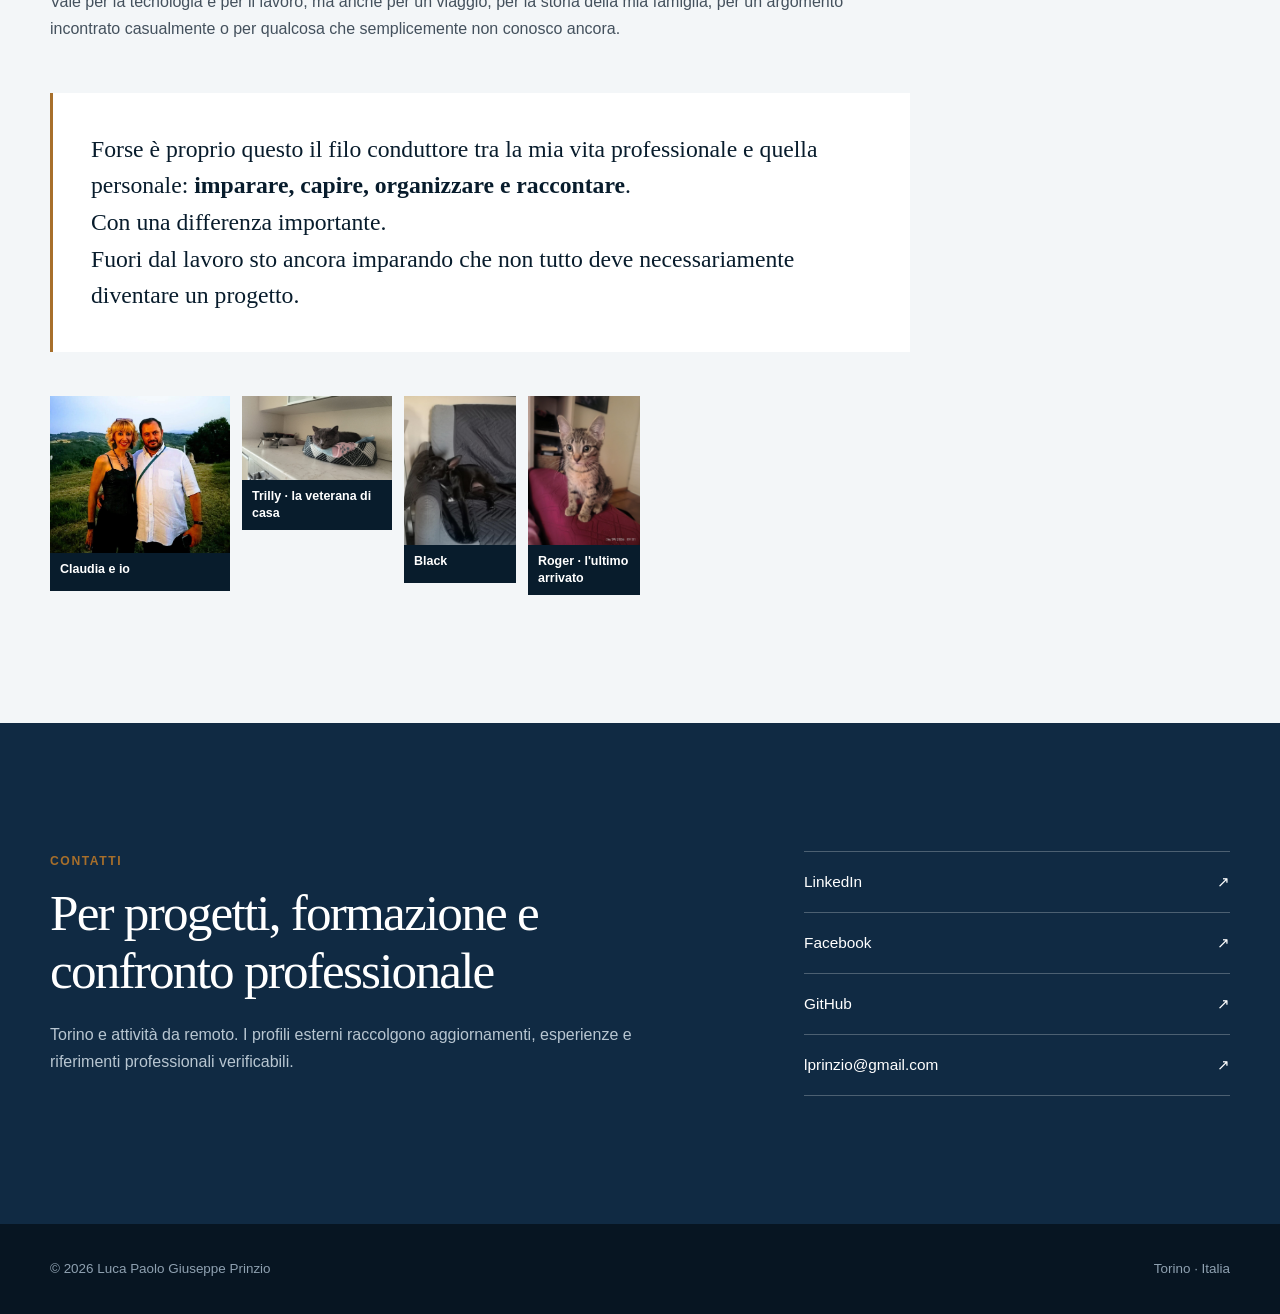
==== commit fbe3847b: "Add training organizations and refine October 2026 course date" ====
--- a/index.html
+++ b/index.html
@@ -305,6 +305,64 @@
             </article>
           </div>
 
+          <section class="training-contexts" aria-labelledby="contesti-formativi">
+            <div class="training-contexts-heading">
+              <p class="eyebrow">Rete professionale</p>
+              <h3 id="contesti-formativi">Organizzazioni e contesti formativi</h3>
+              <p>
+                Nel tempo ho collaborato con enti che hanno progettato, commissionato o organizzato
+                i percorsi e ho svolto attività formative rivolte a professionisti di numerose
+                aziende e istituzioni.
+              </p>
+            </div>
+
+            <div class="context-group">
+              <h4>Partner formativi e committenti</h4>
+              <ul class="organization-list" aria-label="Partner formativi e committenti">
+                <li>Skillab</li>
+                <li>Infor Elea</li>
+                <li>Forte Chance Piemonte</li>
+                <li>Humanform</li>
+              </ul>
+            </div>
+
+            <div class="context-group">
+              <h4>Organizzazioni destinatarie e contesti</h4>
+              <ul class="organization-list" aria-label="Organizzazioni destinatarie e contesti formativi">
+                <li>5T</li>
+                <li>Arca Technologies</li>
+                <li>Azzurra</li>
+                <li>Colligo</li>
+                <li>DIGISKY</li>
+                <li>DKC</li>
+                <li>FACET</li>
+                <li>GTT</li>
+                <li>Hanon Systems Italia</li>
+                <li>In.Te.S.A.</li>
+                <li>ITD Torino</li>
+                <li>Magna Steyr</li>
+                <li>Mahindra Graphic Research Design</li>
+                <li>Minebea</li>
+                <li>Nova Siria</li>
+                <li>Officine Ghidoni</li>
+                <li>Planet Smart City</li>
+                <li>Politecnico di Torino</li>
+                <li>Prima Industrie</li>
+                <li>PRISMA Impianti</li>
+                <li>Sinelec</li>
+                <li>Tecnoimprese</li>
+                <li>Top Consult</li>
+                <li>Tyco Electronics</li>
+              </ul>
+            </div>
+
+            <p class="context-note">
+              Le organizzazioni destinatarie sono indicate come contesti nei quali si sono svolte
+              attività formative; la loro presenza non implica necessariamente un rapporto
+              contrattuale diretto.
+            </p>
+          </section>
+
           <div class="teaching-history">
             <section class="teaching-year" aria-labelledby="corsi-2026">
               <div class="year-heading">
@@ -319,7 +377,7 @@
                 <li><time datetime="2026-04">Aprile</time><strong>Corso a Catalogo</strong><span>Infor Elea</span></li>
                 <li><time datetime="2026-05">Maggio</time><strong>Officine Ghidoni</strong><span>Infor Elea</span></li>
                 <li><time datetime="2026-07">Luglio</time><strong>Corso a Catalogo</strong><span>Infor Elea</span></li>
-                <li><time datetime="2026-10-15">15 ottobre</time><strong>Corso a Catalogo</strong><span>Skillab</span></li>
+                <li><time datetime="2026-10">Ottobre</time><strong>Corso a Catalogo</strong><span>Skillab</span></li>
               </ol>
             </section>
 
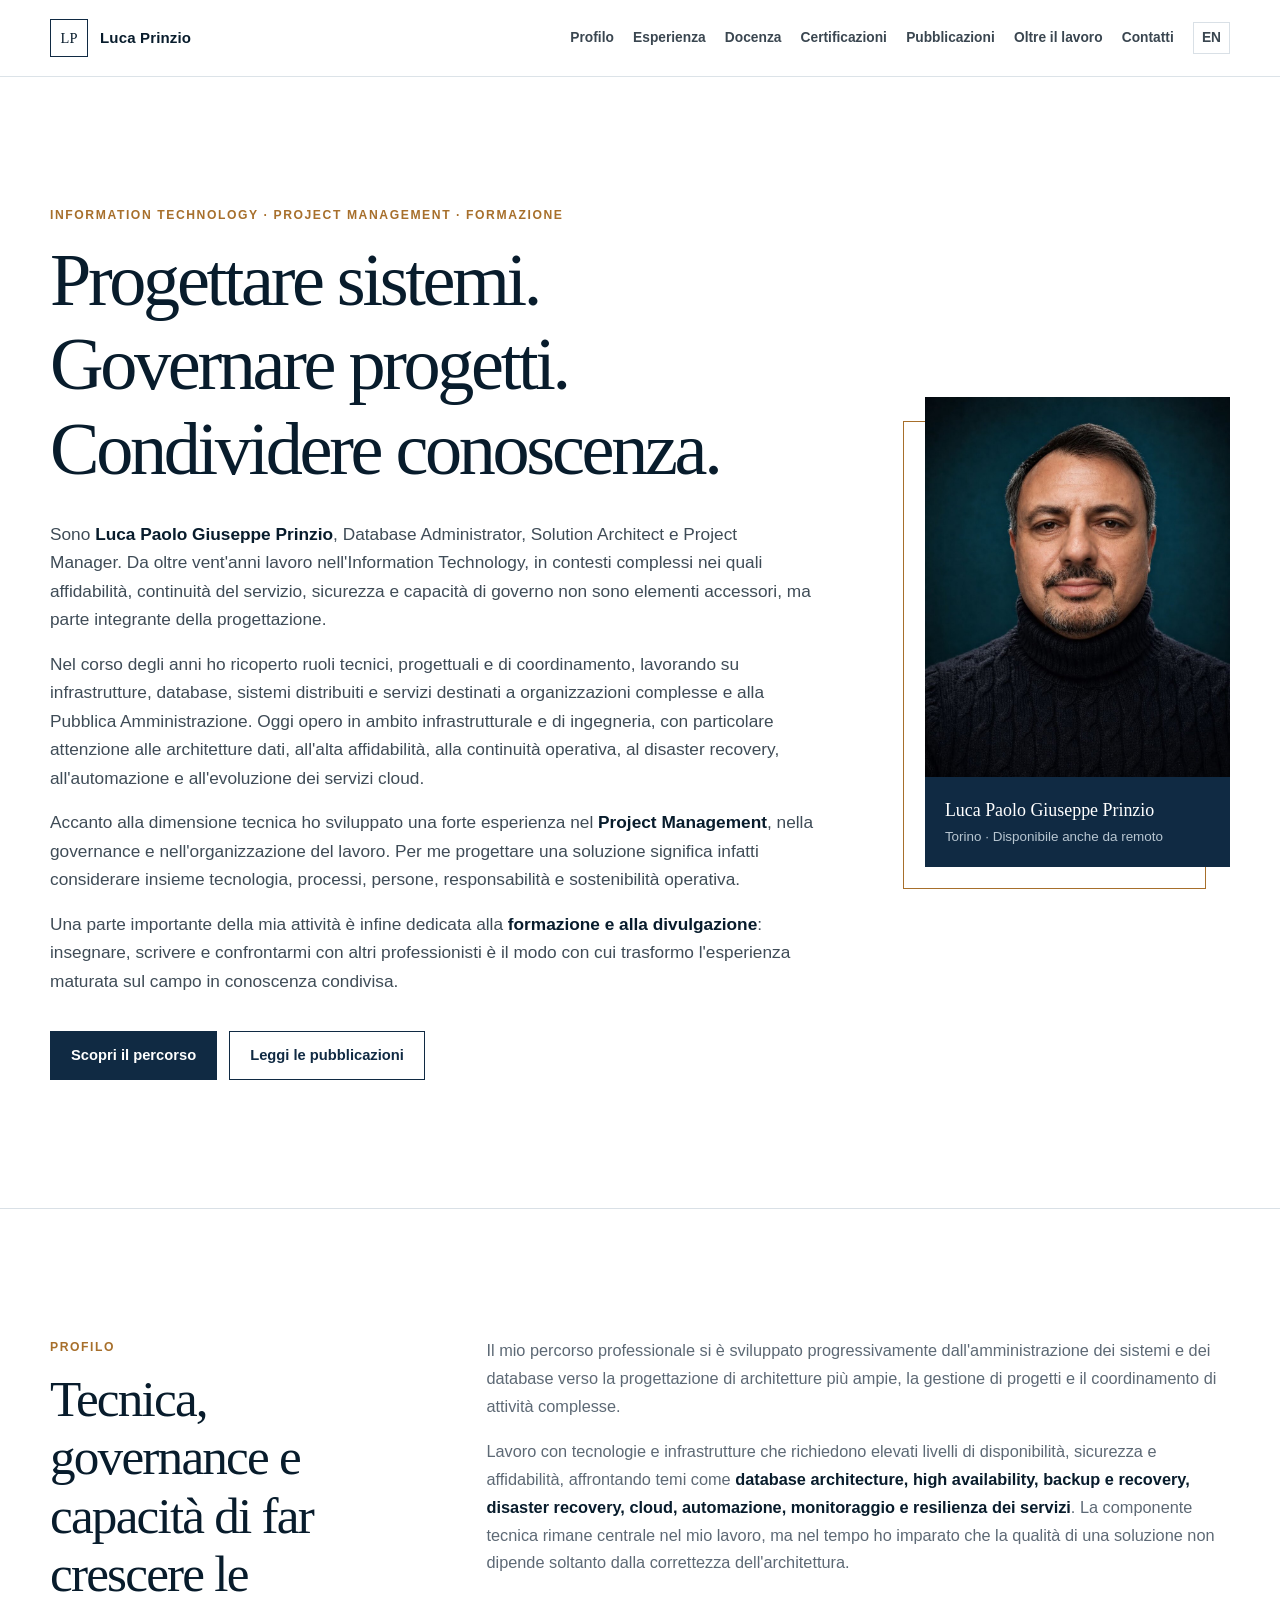
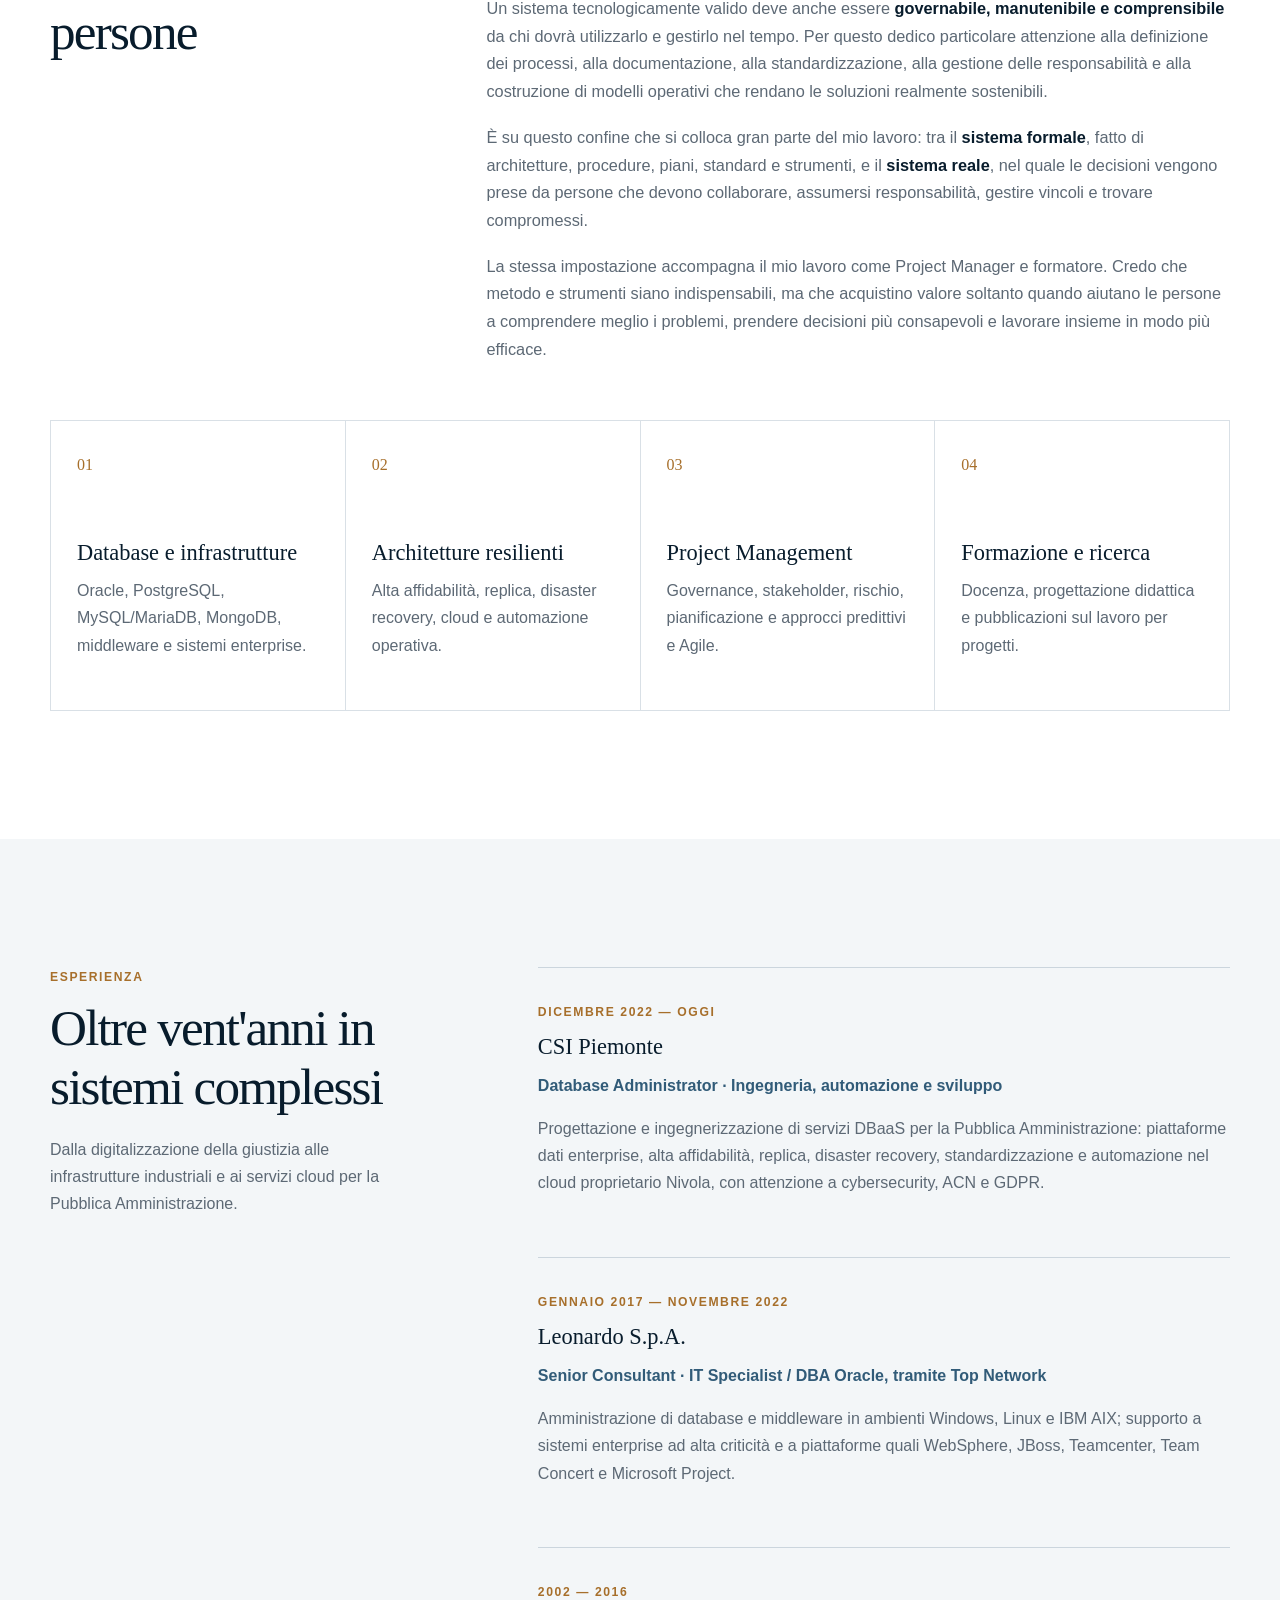
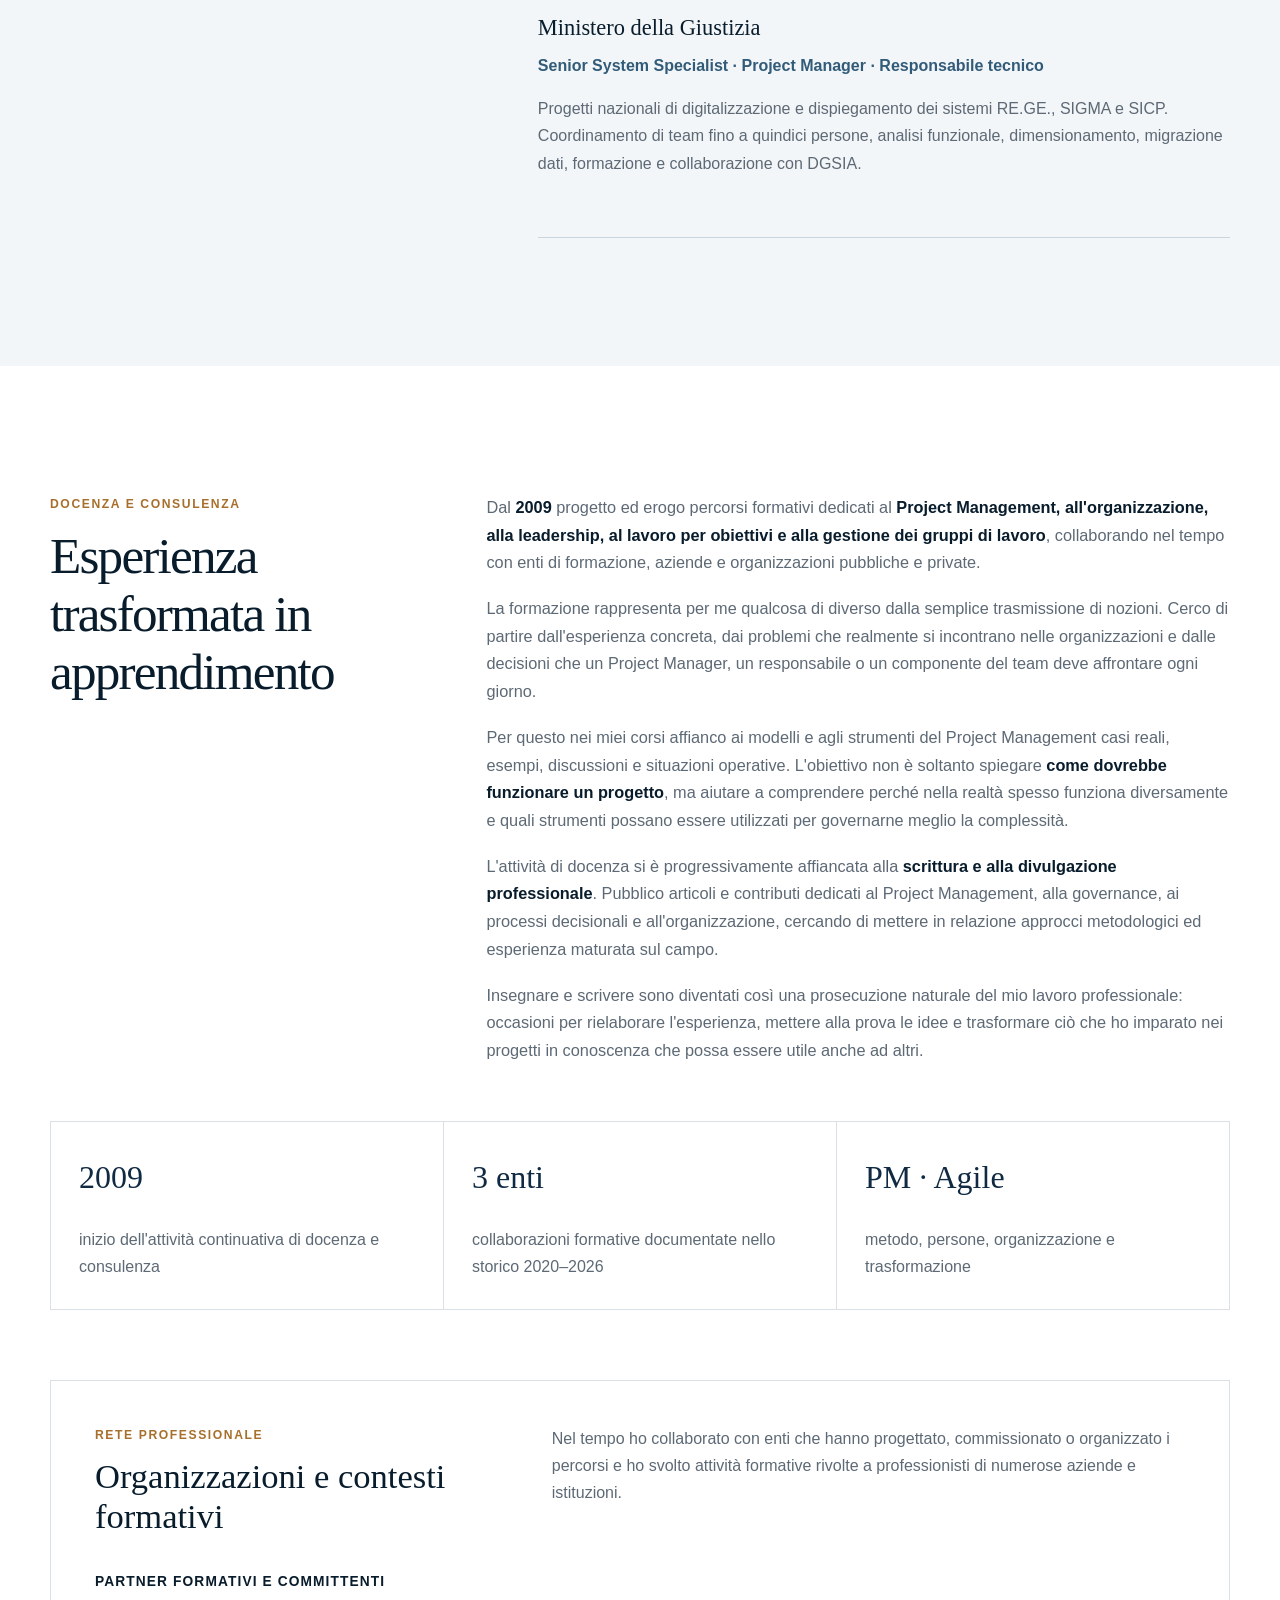
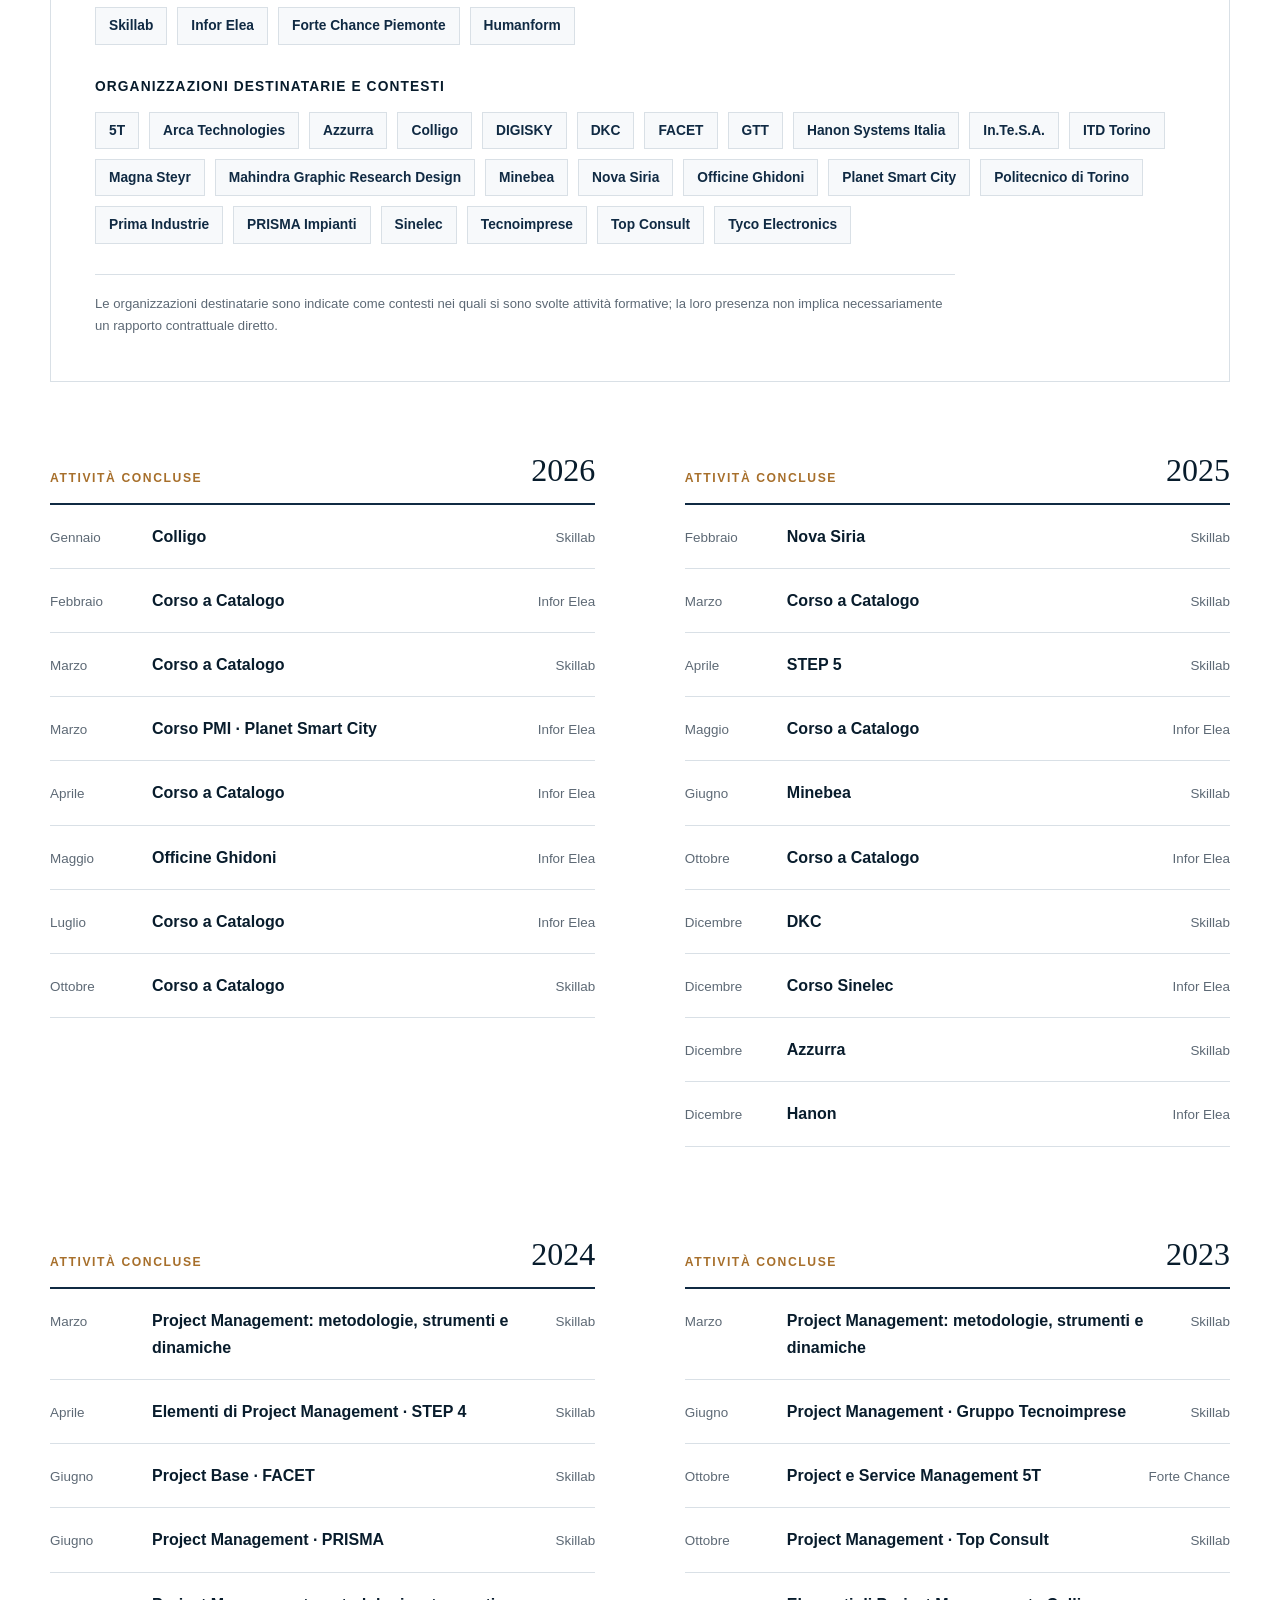
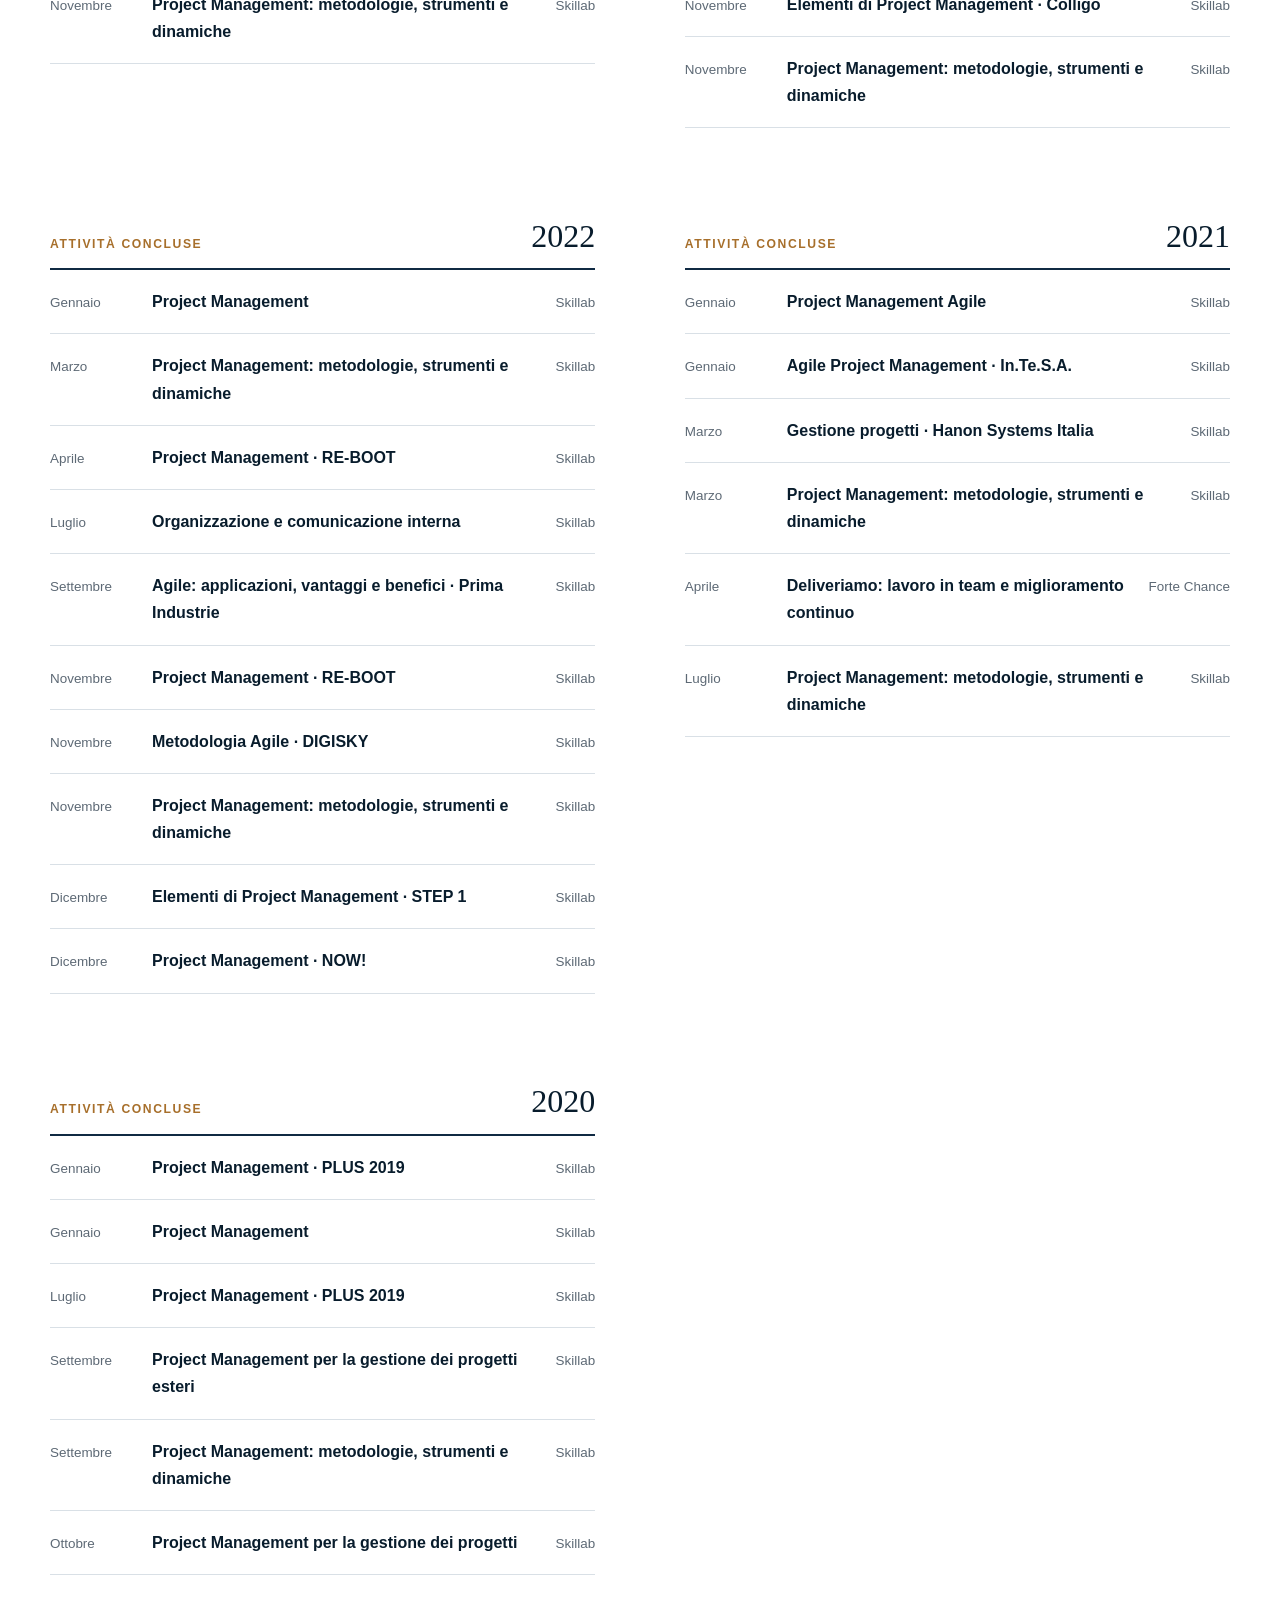
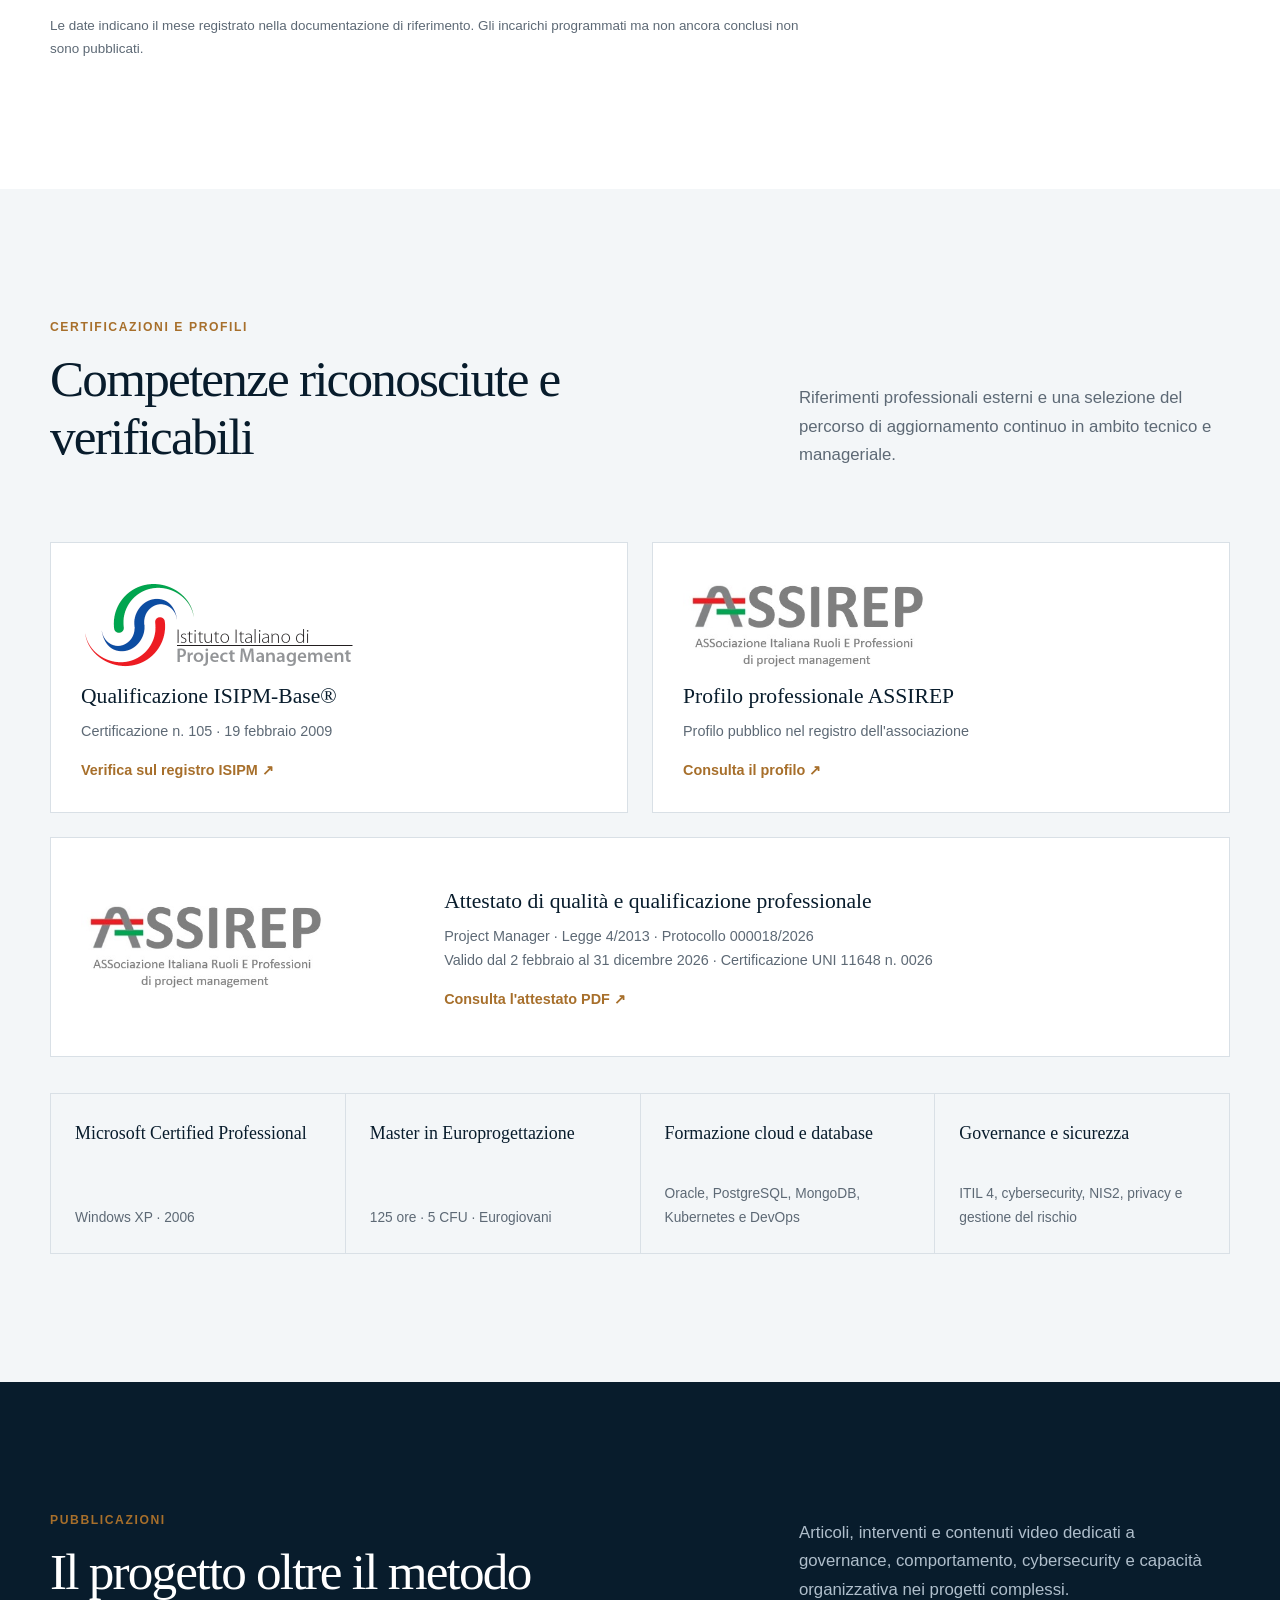
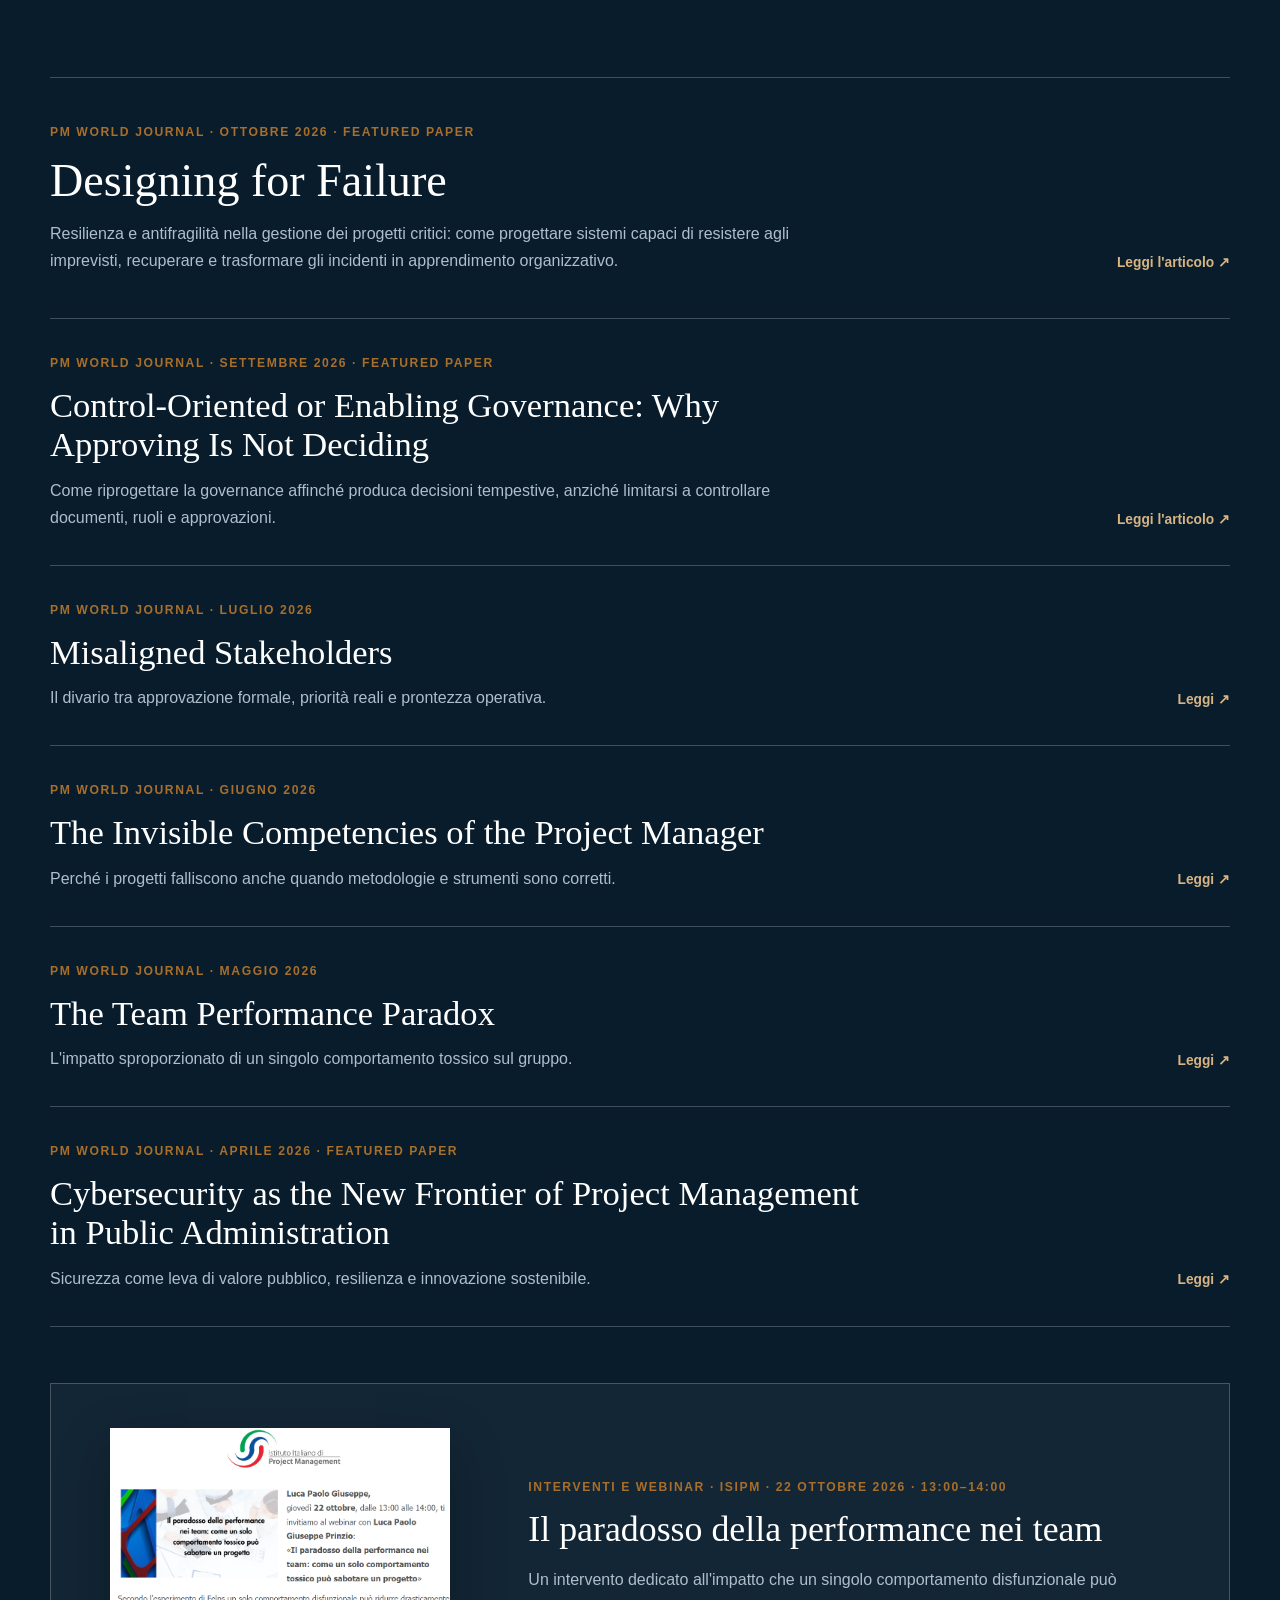
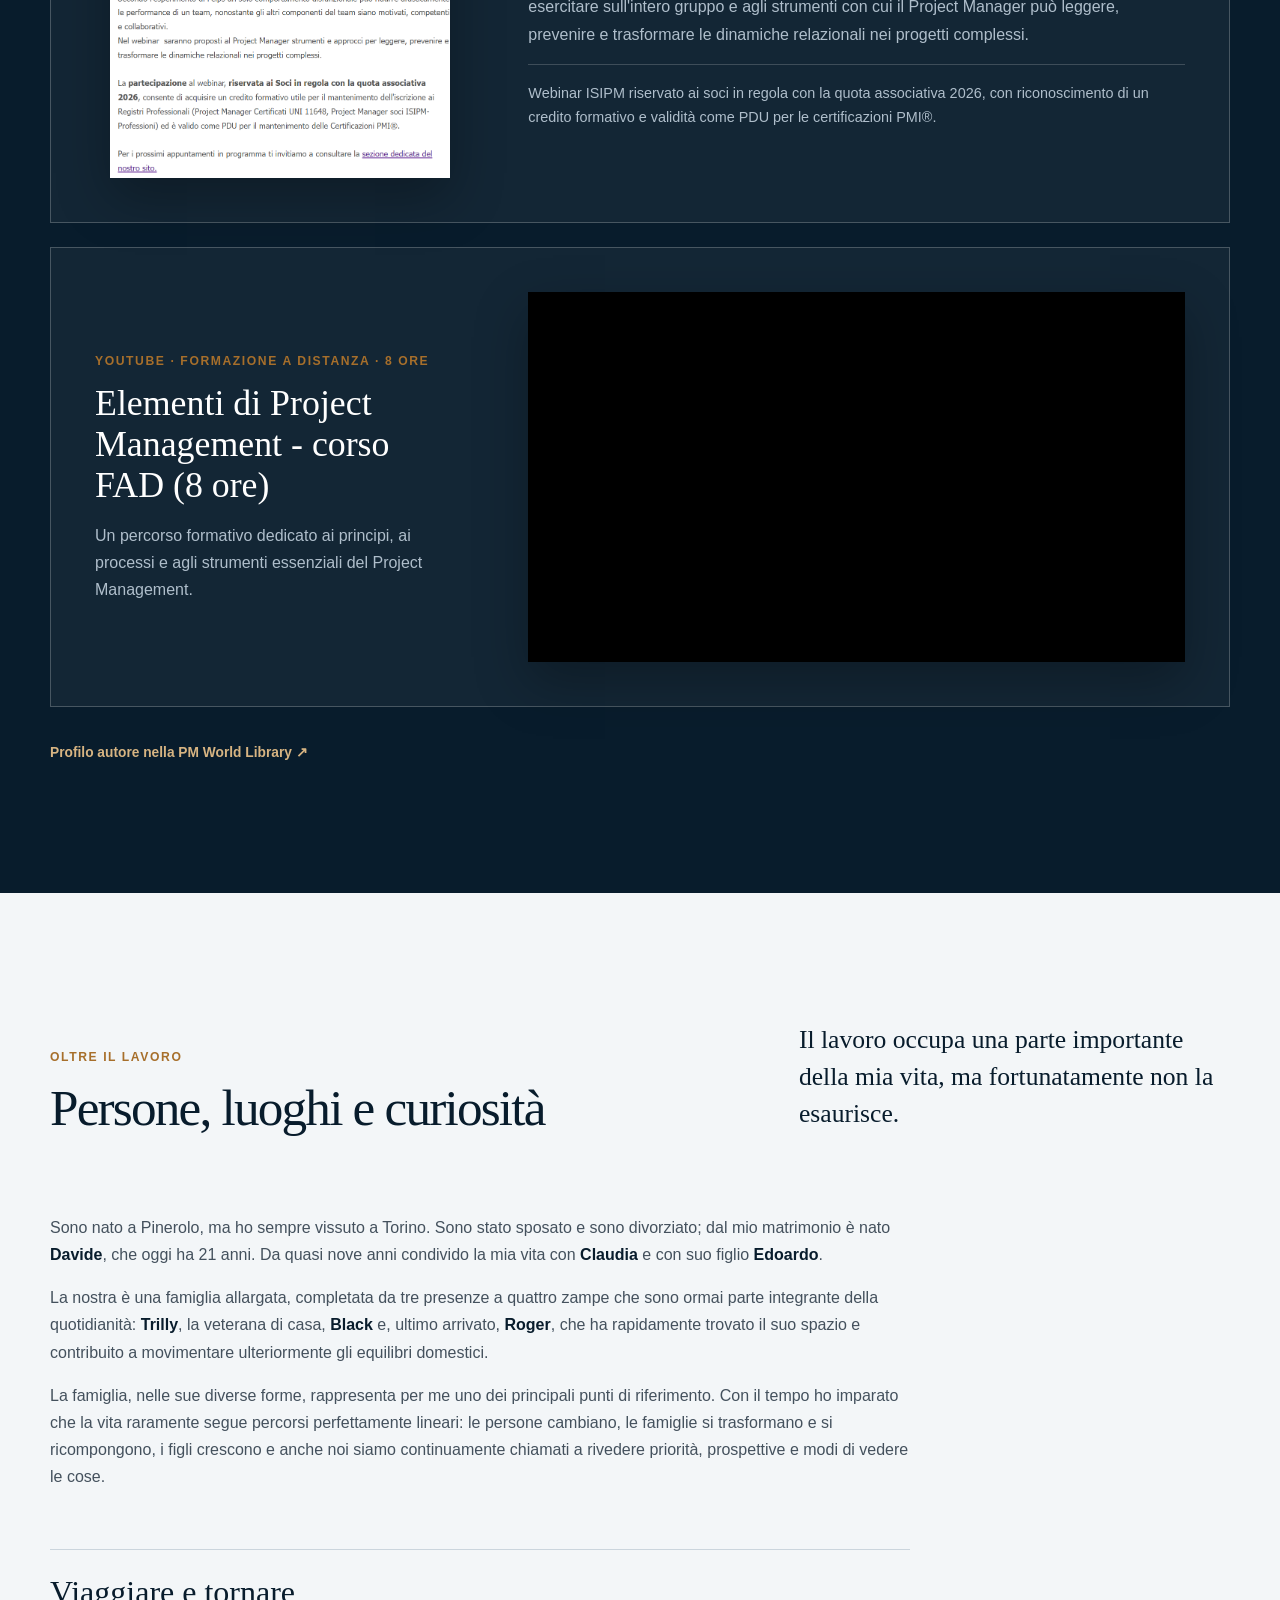
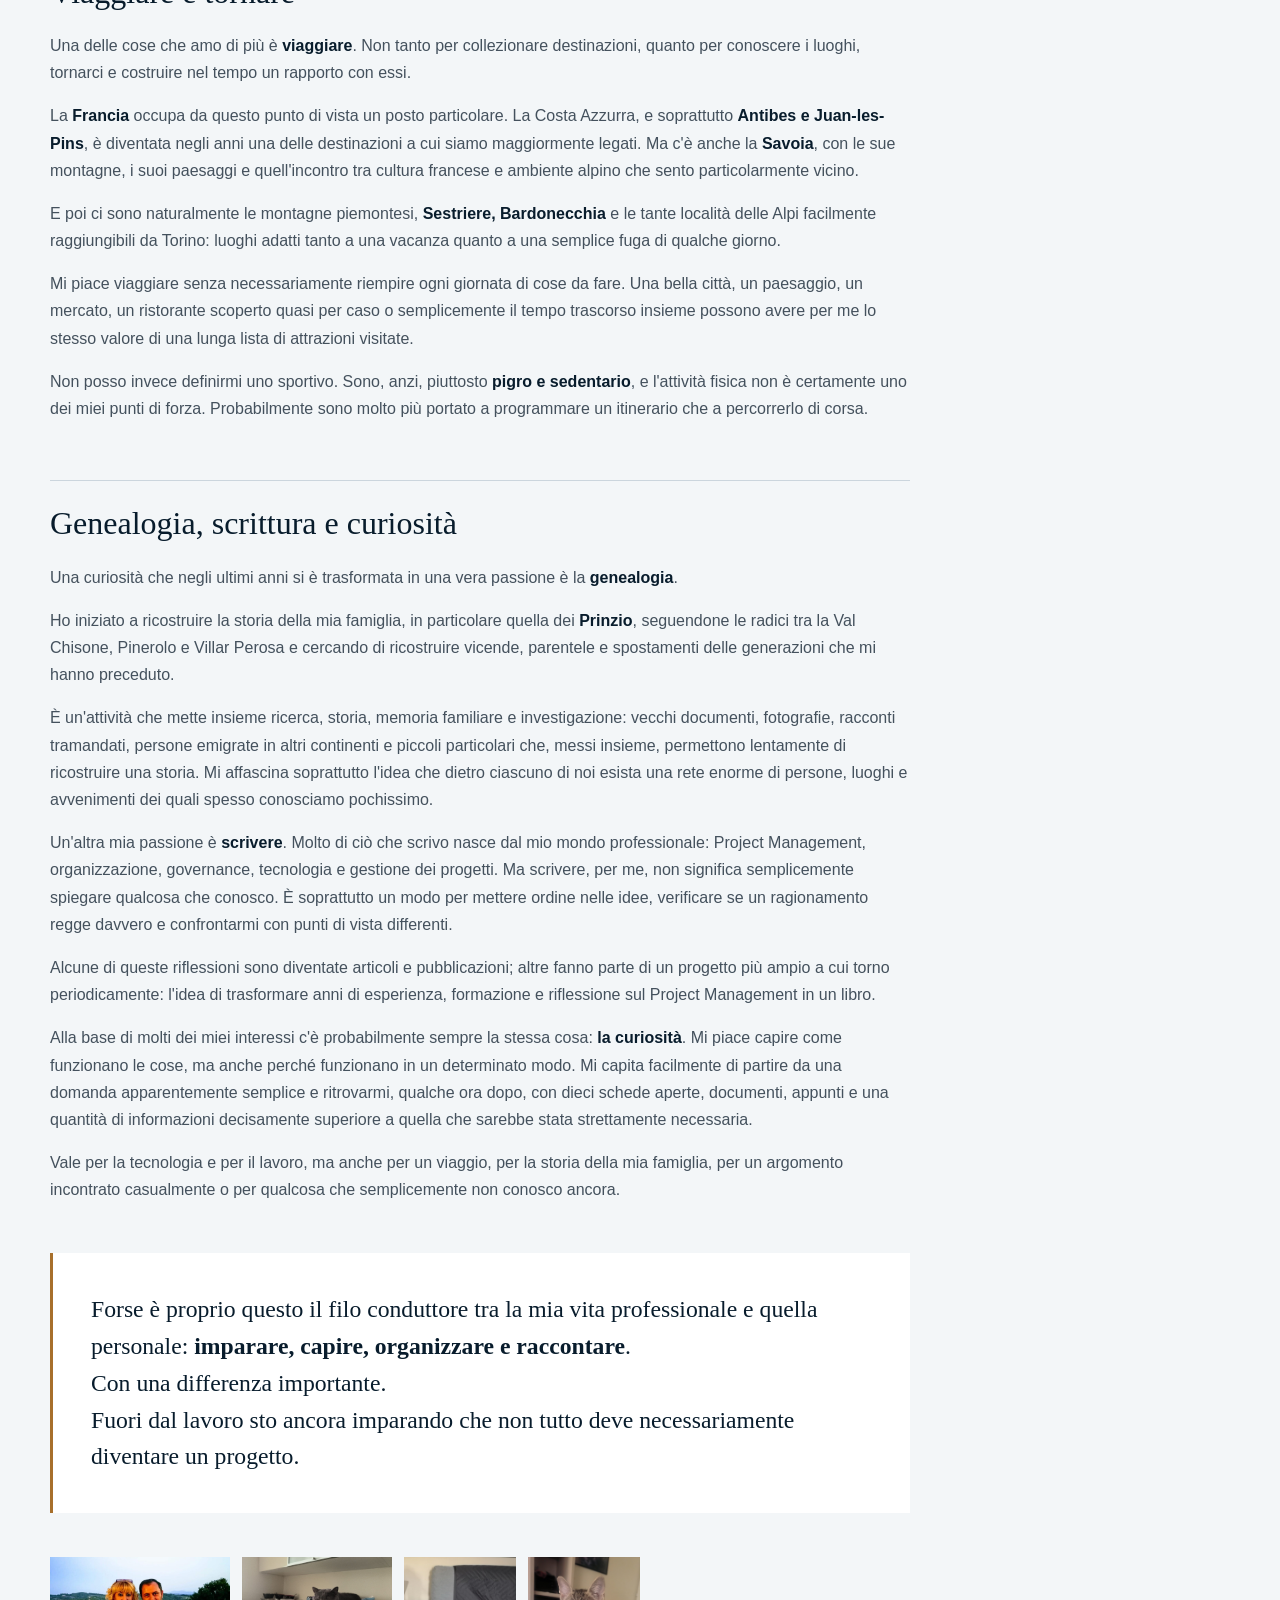
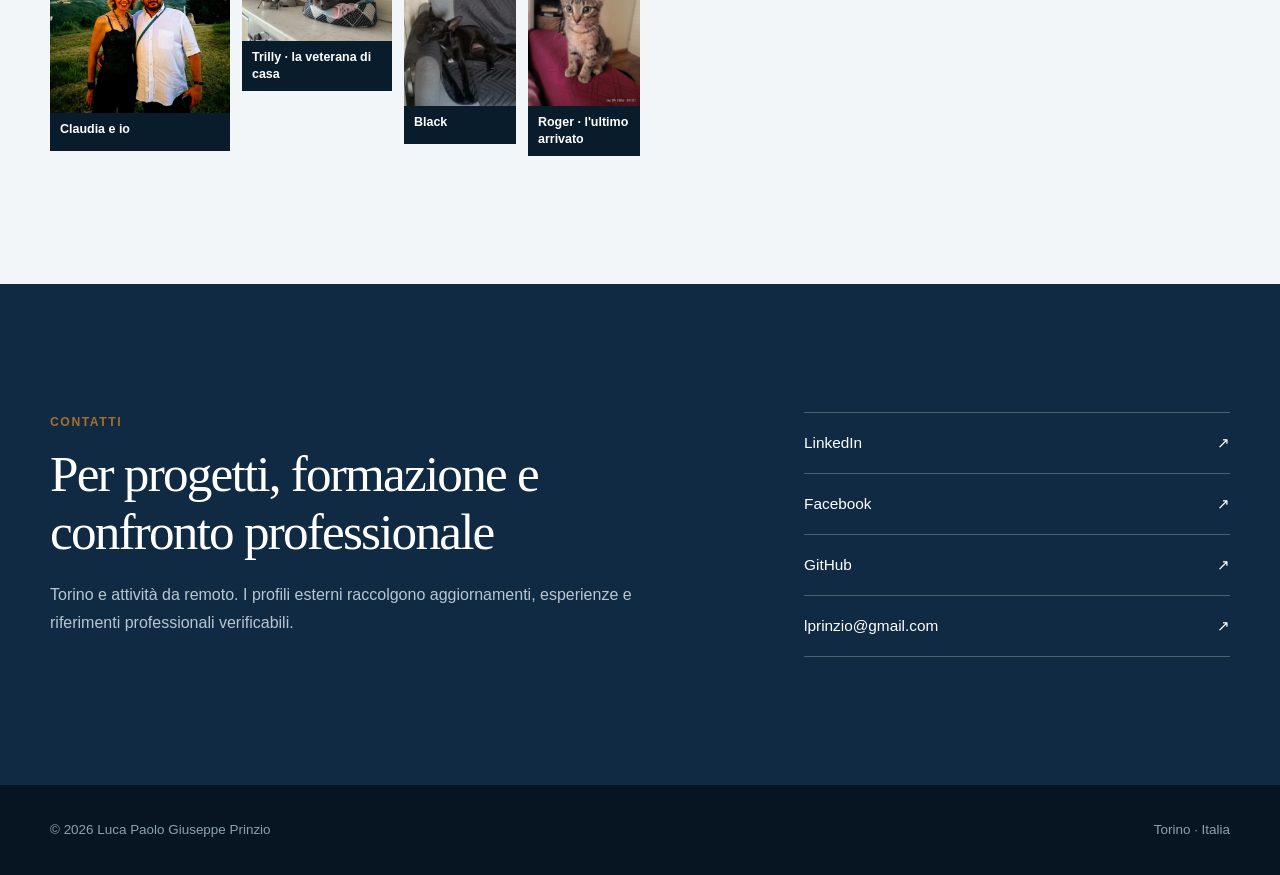
==== commit 60adbb18: "Refresh stylesheet cache for training contexts" ====
--- a/index.html
+++ b/index.html
@@ -21,7 +21,7 @@
     <link rel="alternate" hreflang="en" href="https://lprinzio.github.io/en/" />
     <link rel="alternate" hreflang="x-default" href="https://lprinzio.github.io/" />
     <link rel="icon" href="favicon.svg" type="image/svg+xml" />
-    <link rel="stylesheet" href="styles.css" />
+    <link rel="stylesheet" href="styles.css?v=20261016-2" />
     <script src="script.js" defer></script>
     <script type="application/ld+json">
       {
--- a/styles.css
+++ b/styles.css
@@ -457,6 +457,81 @@
   font-size: 2rem;
 }
 
+.training-contexts {
+  margin-bottom: 70px;
+  padding: clamp(28px, 4vw, 44px);
+  border: 1px solid var(--line);
+  background: #fff;
+}
+
+.training-contexts-heading {
+  display: grid;
+  grid-template-columns: minmax(220px, 0.75fr) minmax(0, 1.25fr);
+  column-gap: clamp(32px, 6vw, 80px);
+  align-items: start;
+  margin-bottom: 34px;
+}
+
+.training-contexts-heading .eyebrow {
+  grid-column: 1;
+  margin-bottom: 12px;
+}
+
+.training-contexts-heading h3 {
+  grid-column: 1;
+  margin: 0;
+  color: var(--navy-deep);
+  font-size: clamp(1.55rem, 2.7vw, 2.25rem);
+}
+
+.training-contexts-heading > p:last-child {
+  grid-column: 2;
+  grid-row: 1 / span 2;
+  margin: 0;
+  color: var(--muted);
+}
+
+.context-group + .context-group {
+  margin-top: 30px;
+}
+
+.context-group h4 {
+  margin-bottom: 14px;
+  color: var(--navy-deep);
+  font-size: 0.86rem;
+  font-weight: 750;
+  letter-spacing: 0.08em;
+  text-transform: uppercase;
+}
+
+.organization-list {
+  display: flex;
+  flex-wrap: wrap;
+  gap: 10px;
+  padding: 0;
+  margin: 0;
+  list-style: none;
+}
+
+.organization-list li {
+  padding: 9px 13px;
+  border: 1px solid var(--line);
+  color: var(--navy);
+  background: #f7f9fb;
+  font-size: 0.86rem;
+  font-weight: 650;
+  line-height: 1.25;
+}
+
+.context-note {
+  max-width: 860px;
+  margin: 30px 0 0;
+  padding-top: 18px;
+  border-top: 1px solid var(--line);
+  color: var(--muted);
+  font-size: 0.82rem;
+}
+
 .teaching-history {
   display: grid;
   grid-template-columns: repeat(2, minmax(0, 1fr));
@@ -977,6 +1052,7 @@
 
   .two-col-heading,
   .narrative-heading,
+  .training-contexts-heading,
   .credential-grid,
   .teaching-history,
   .publication-card,
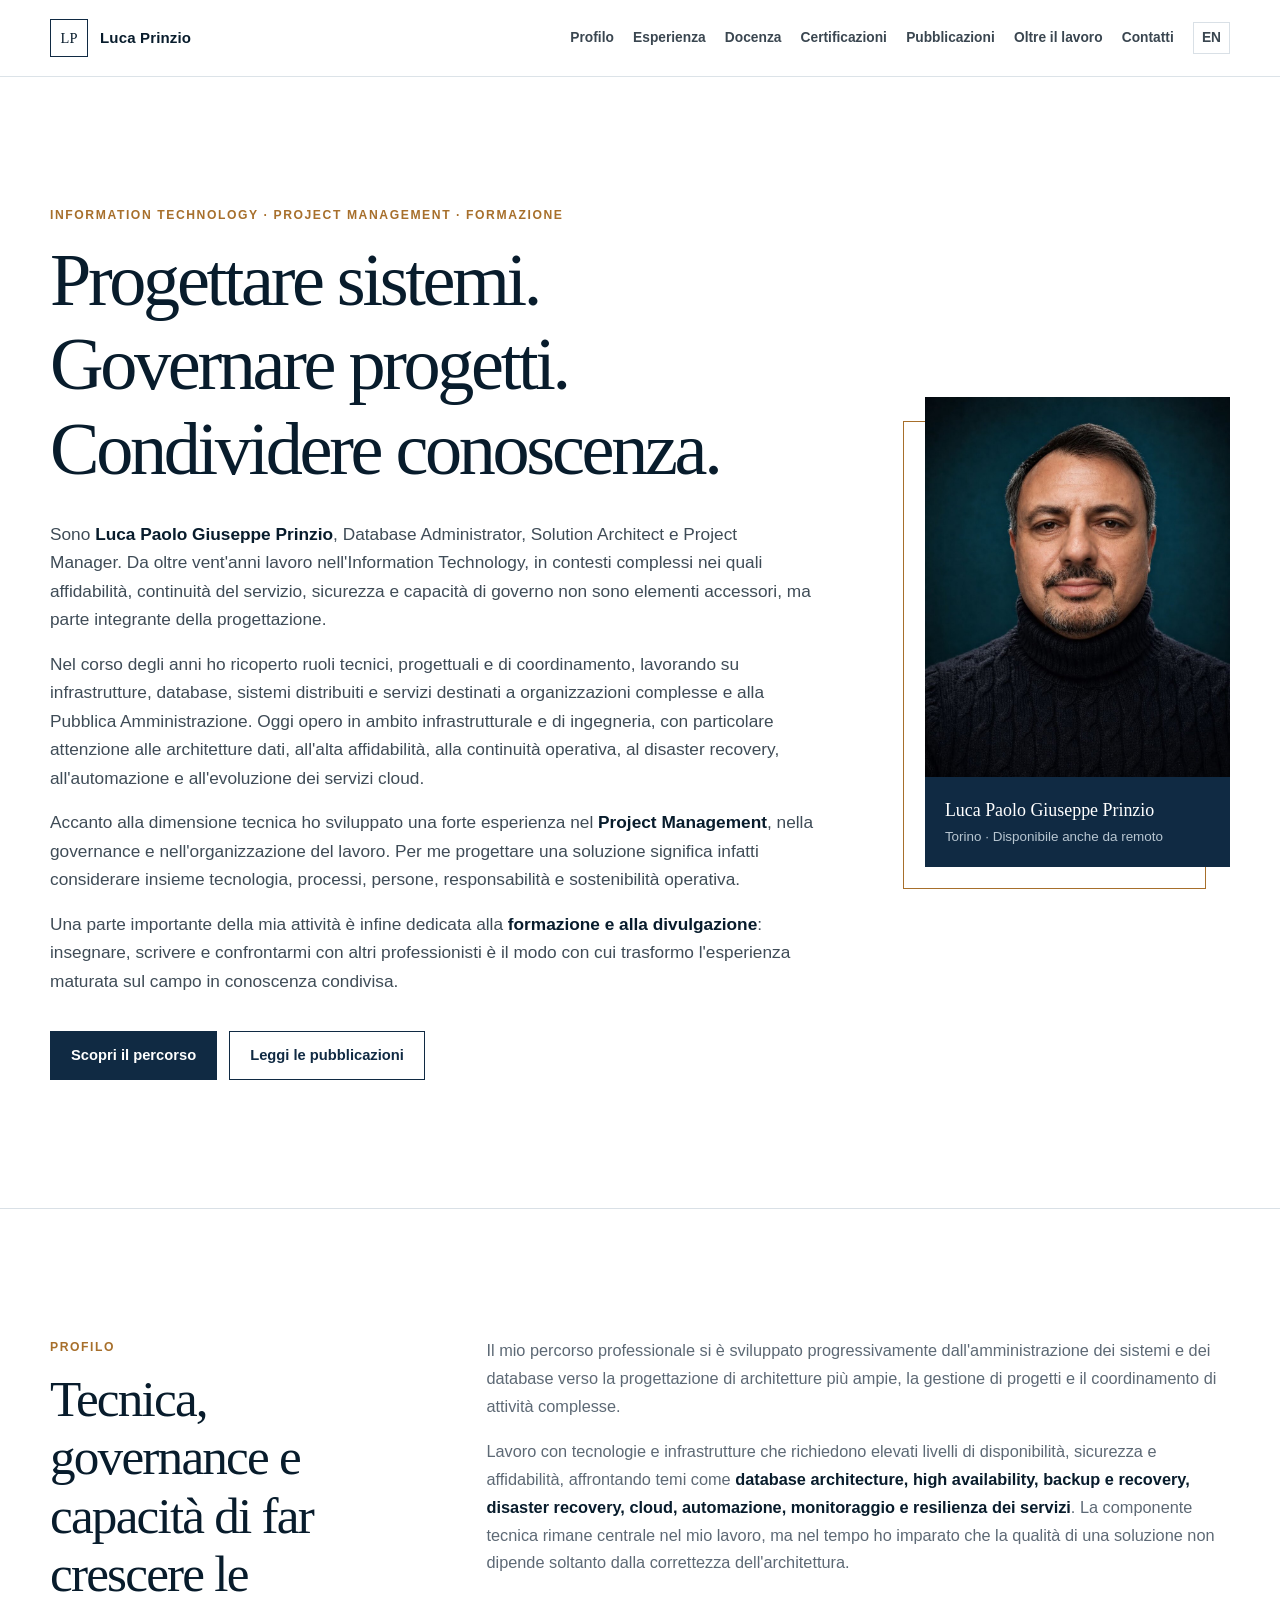
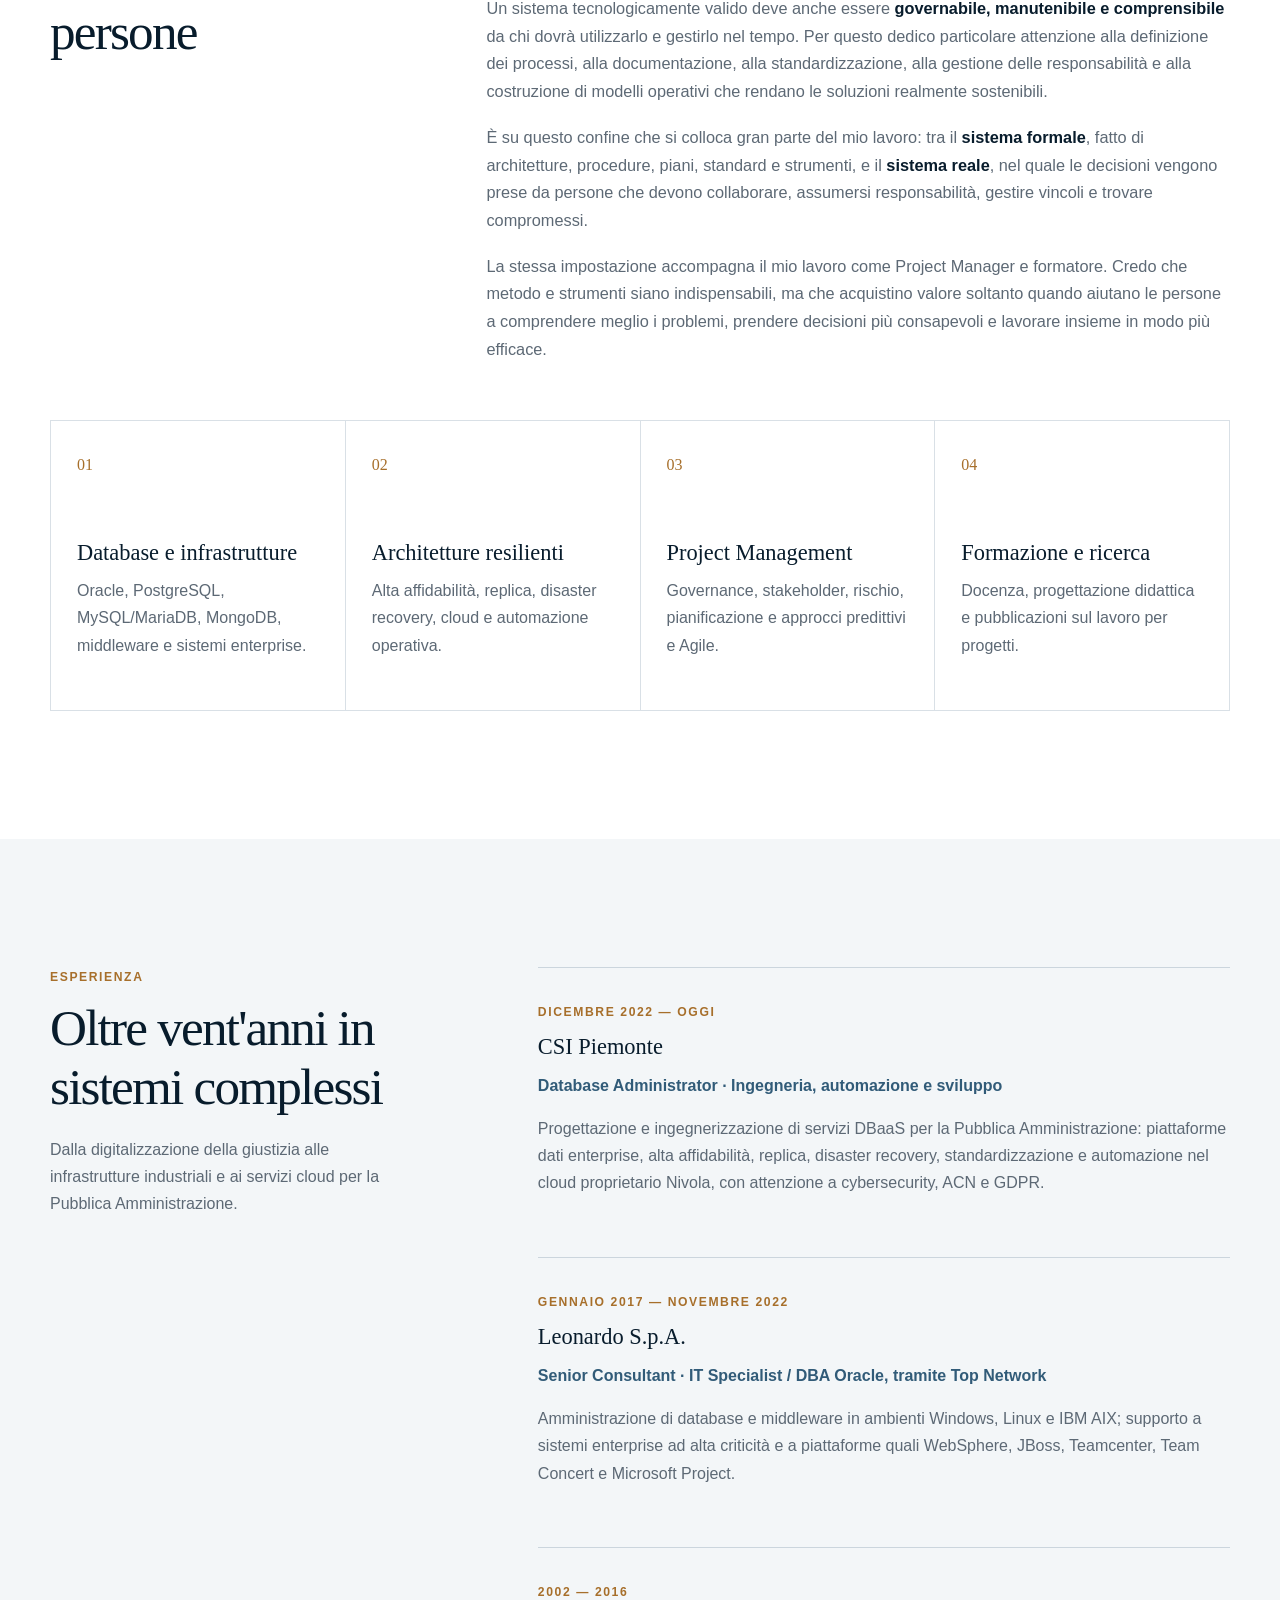
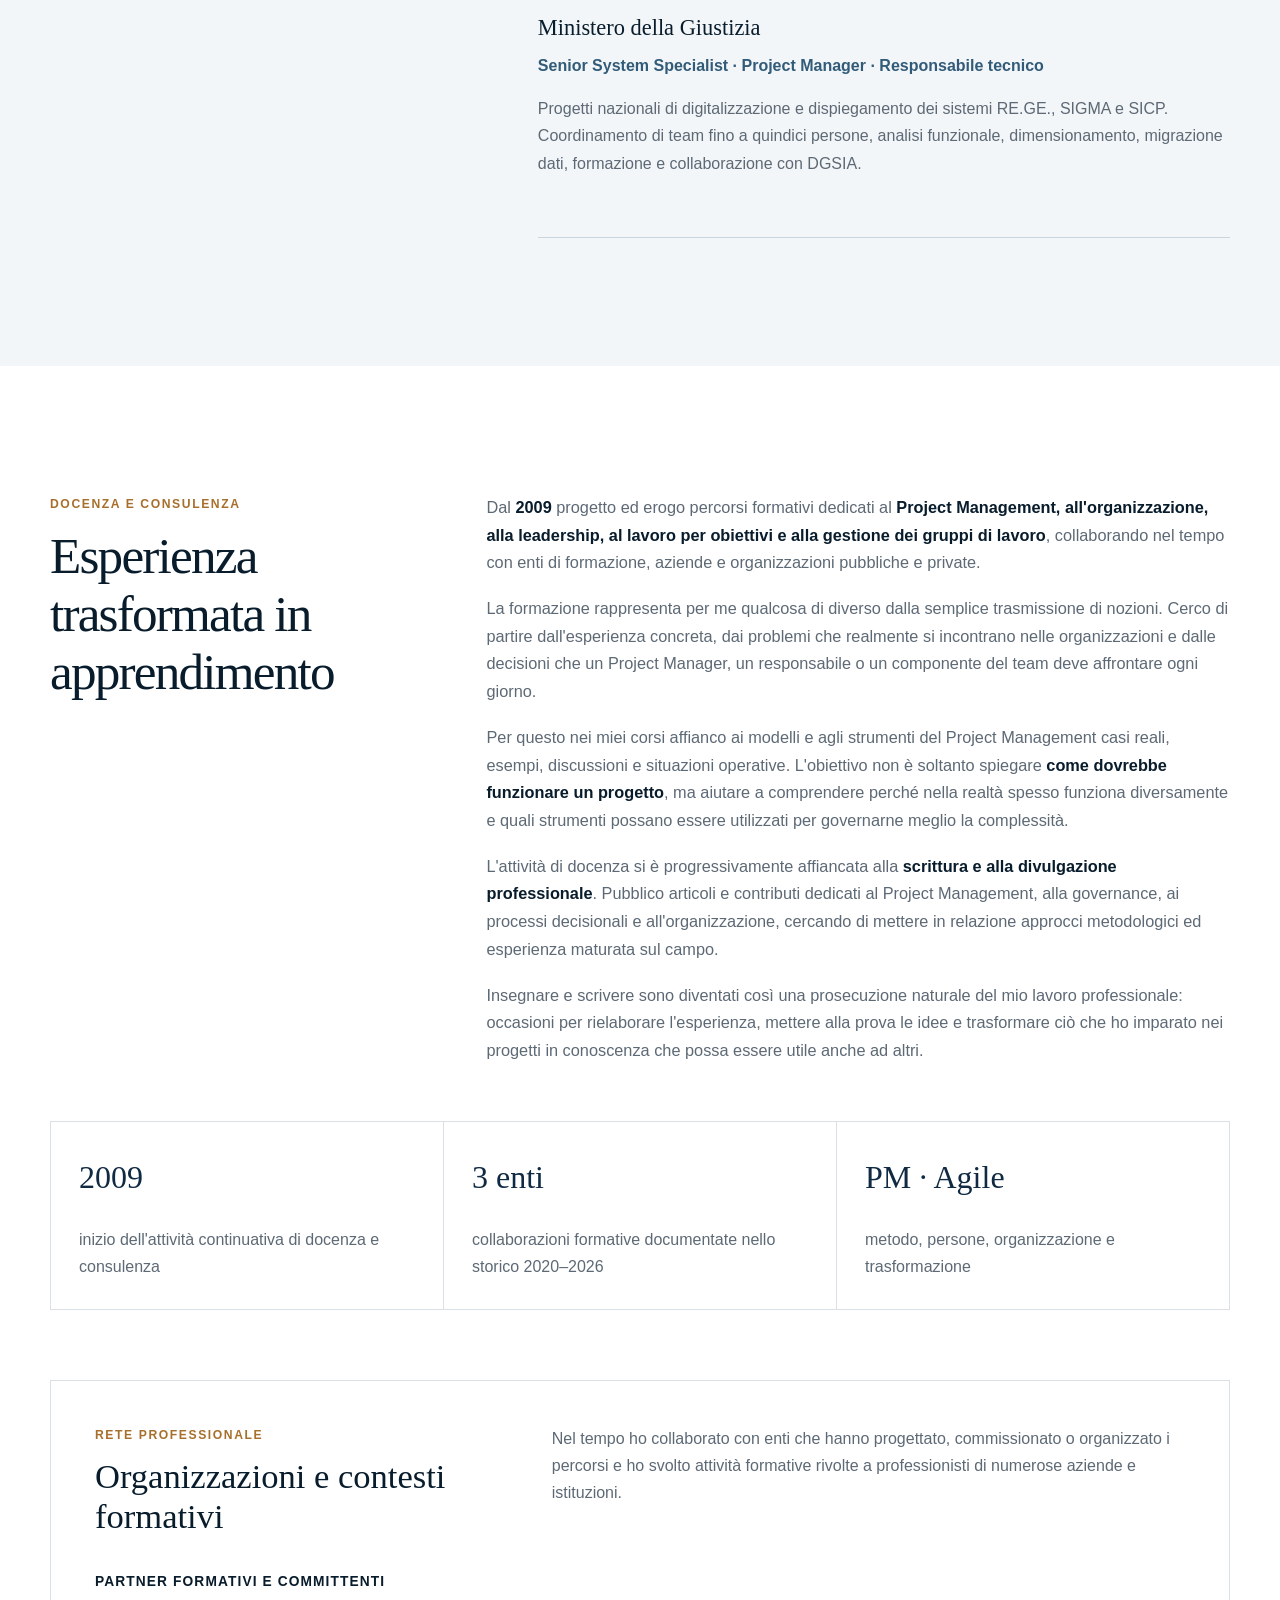
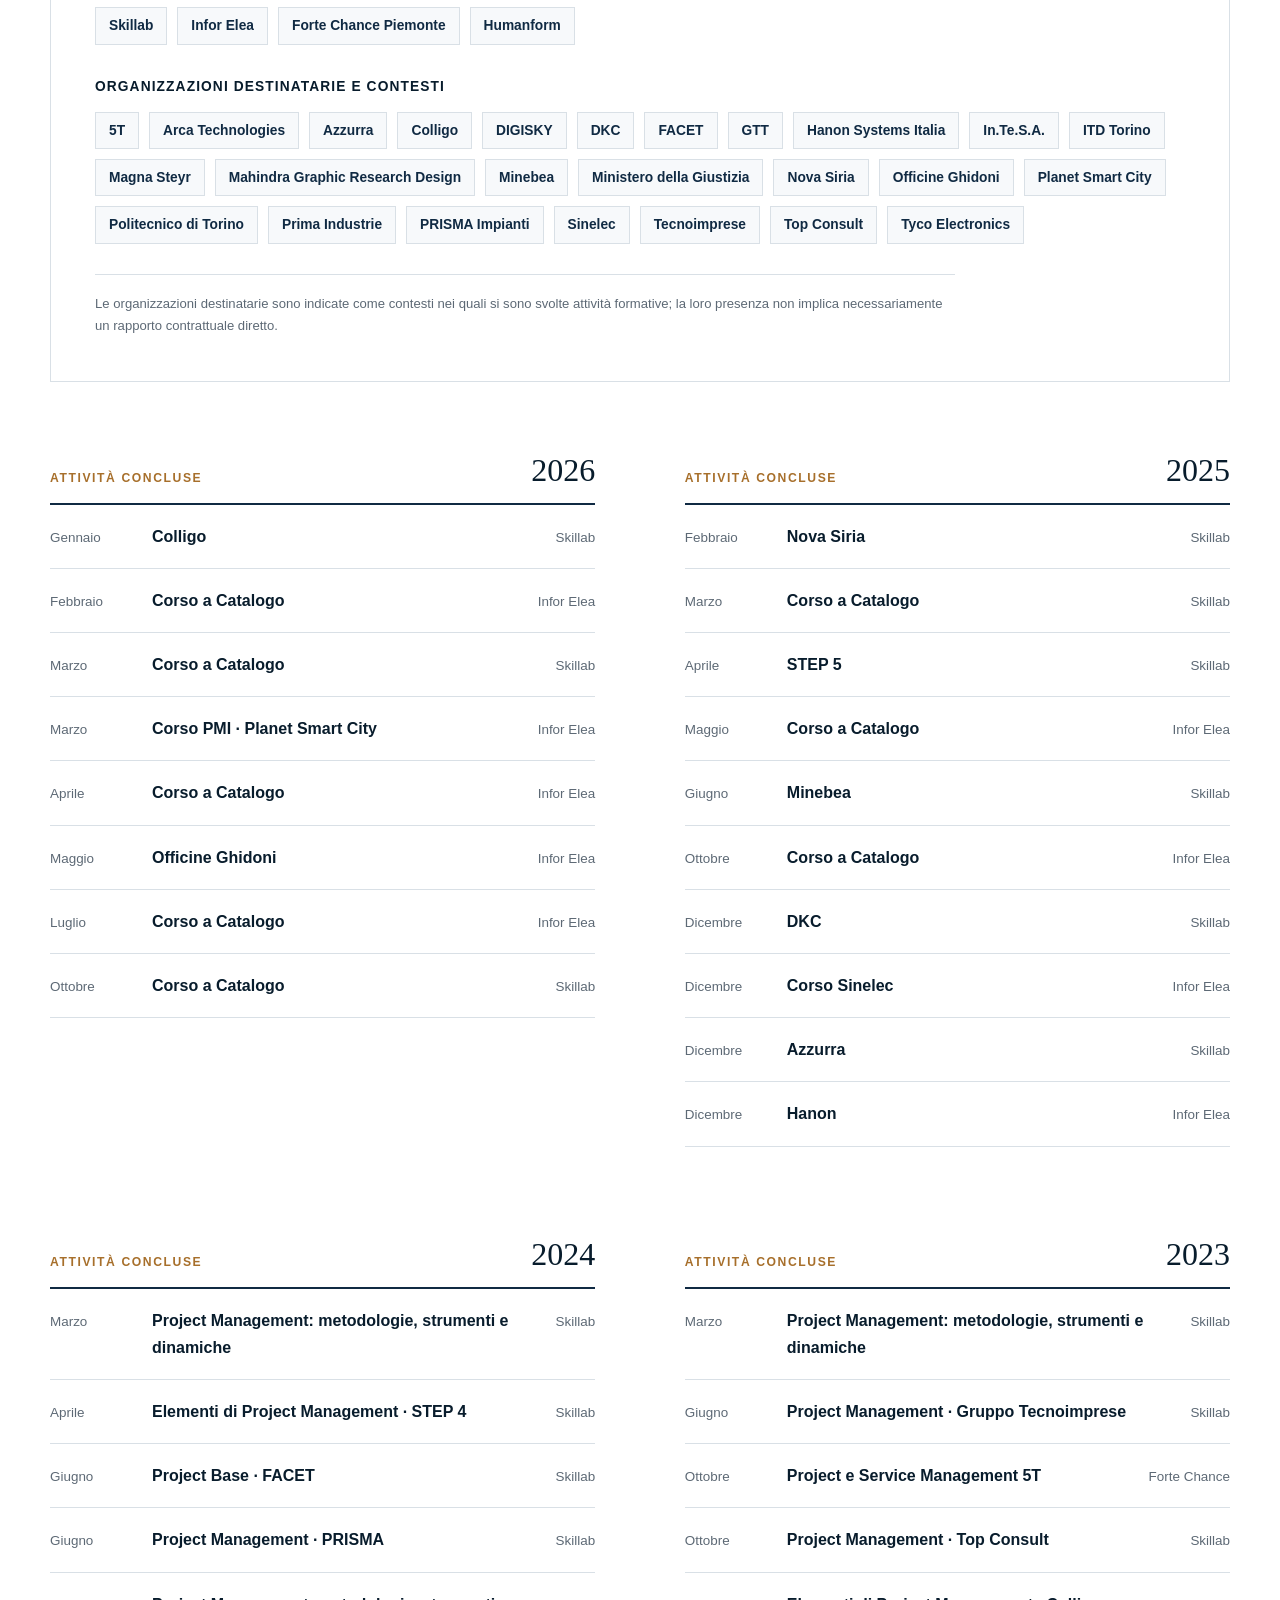
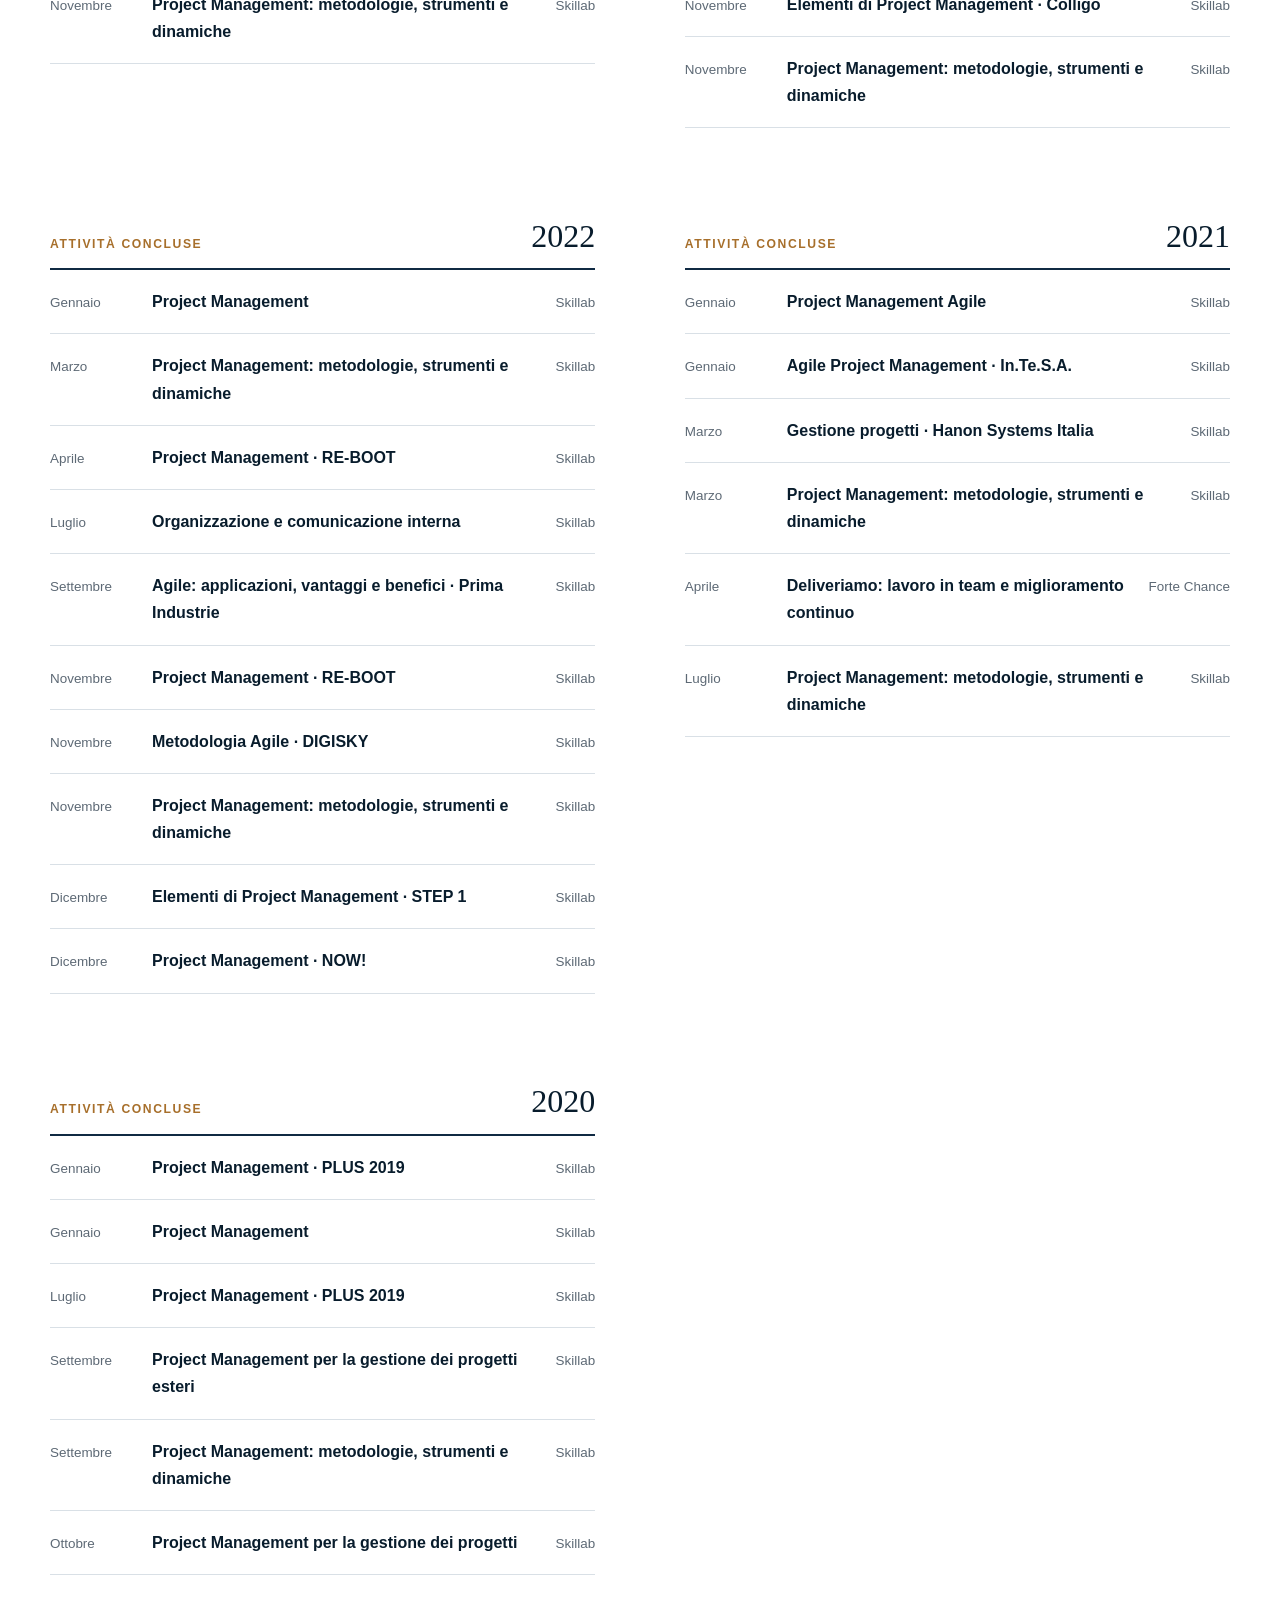
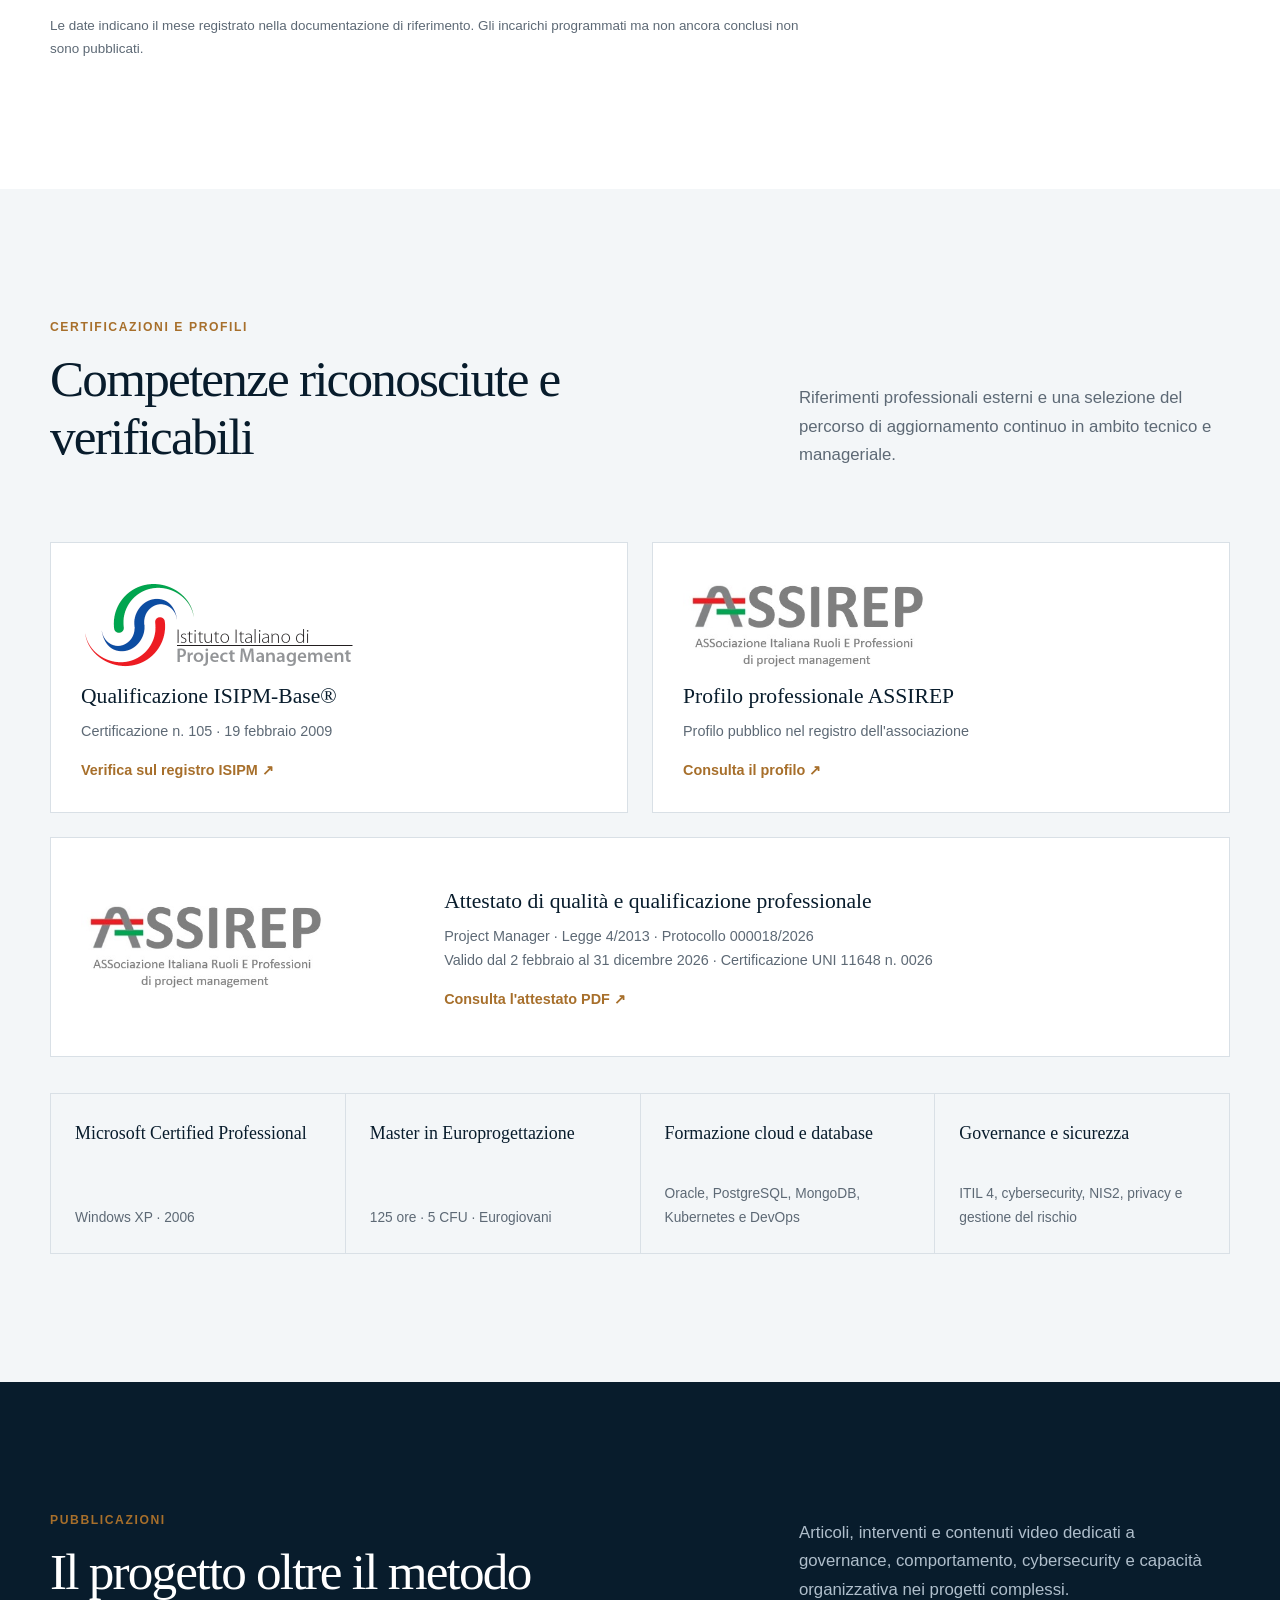
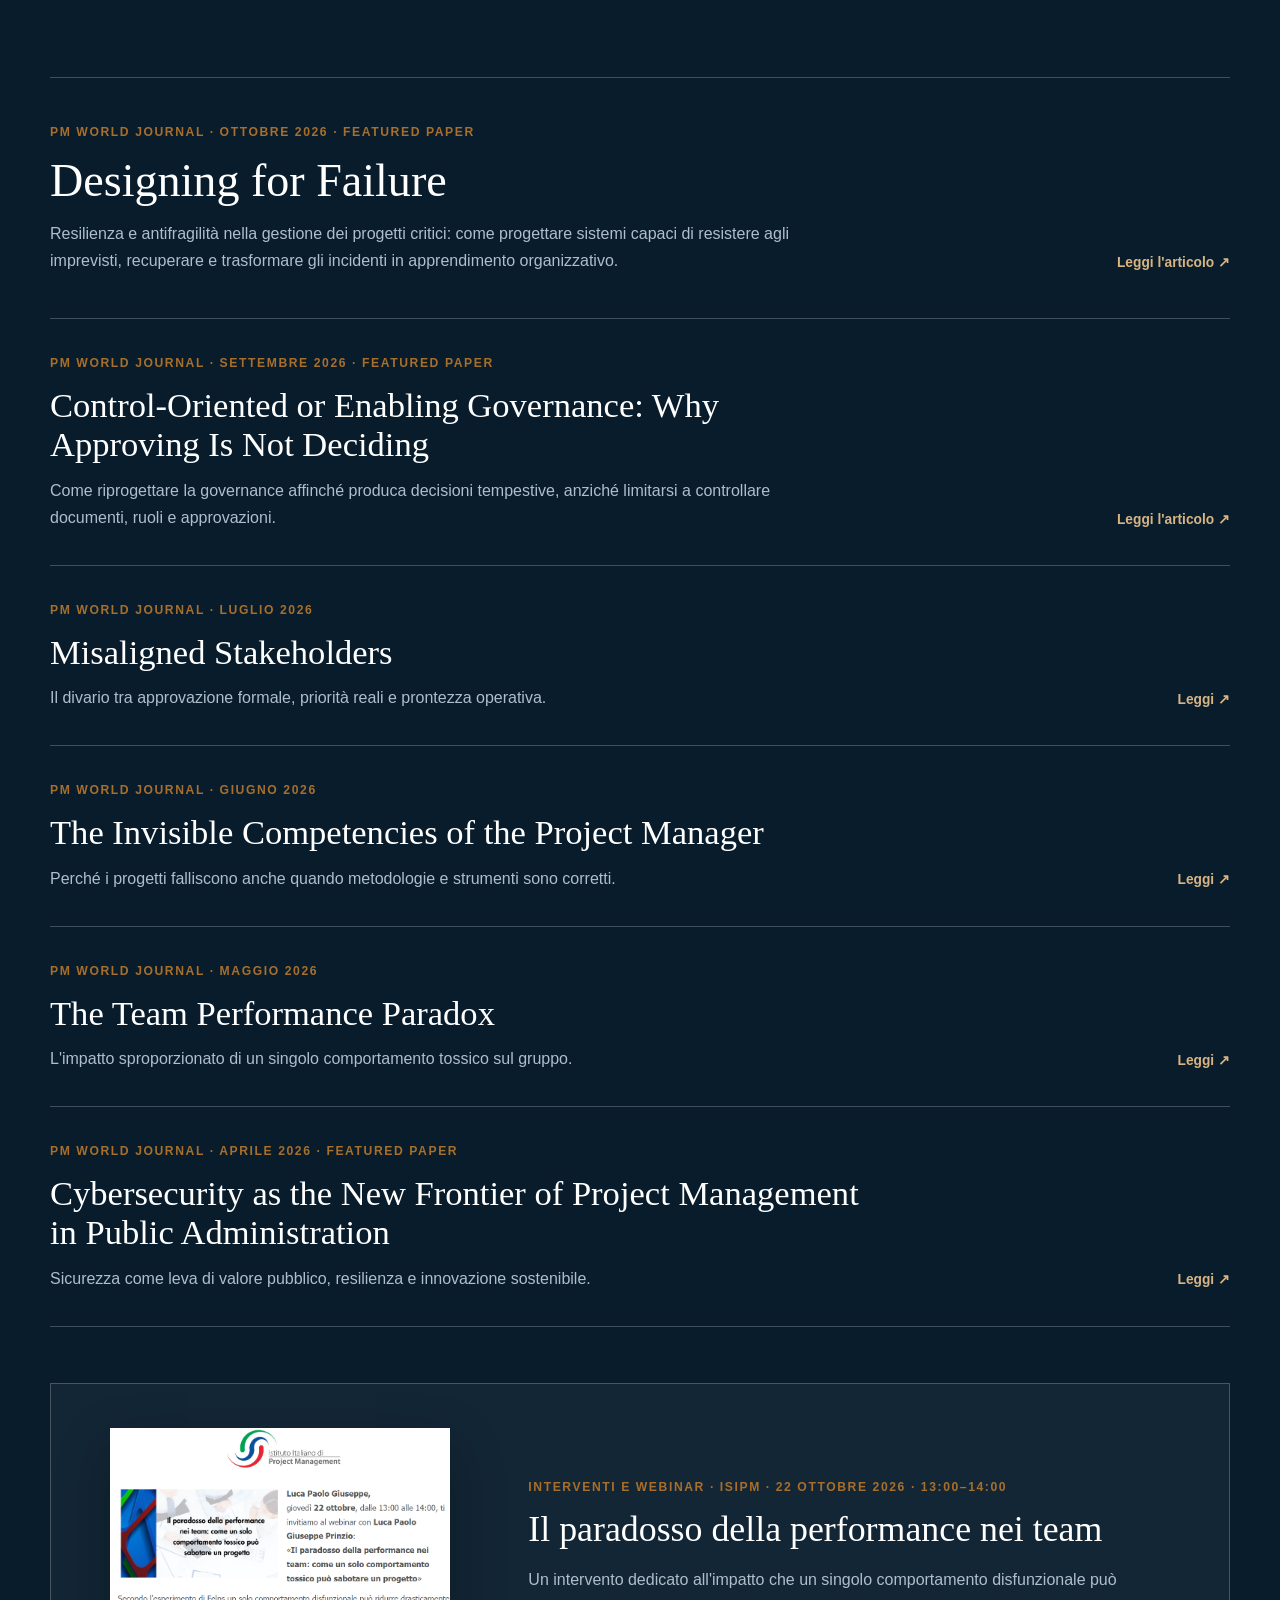
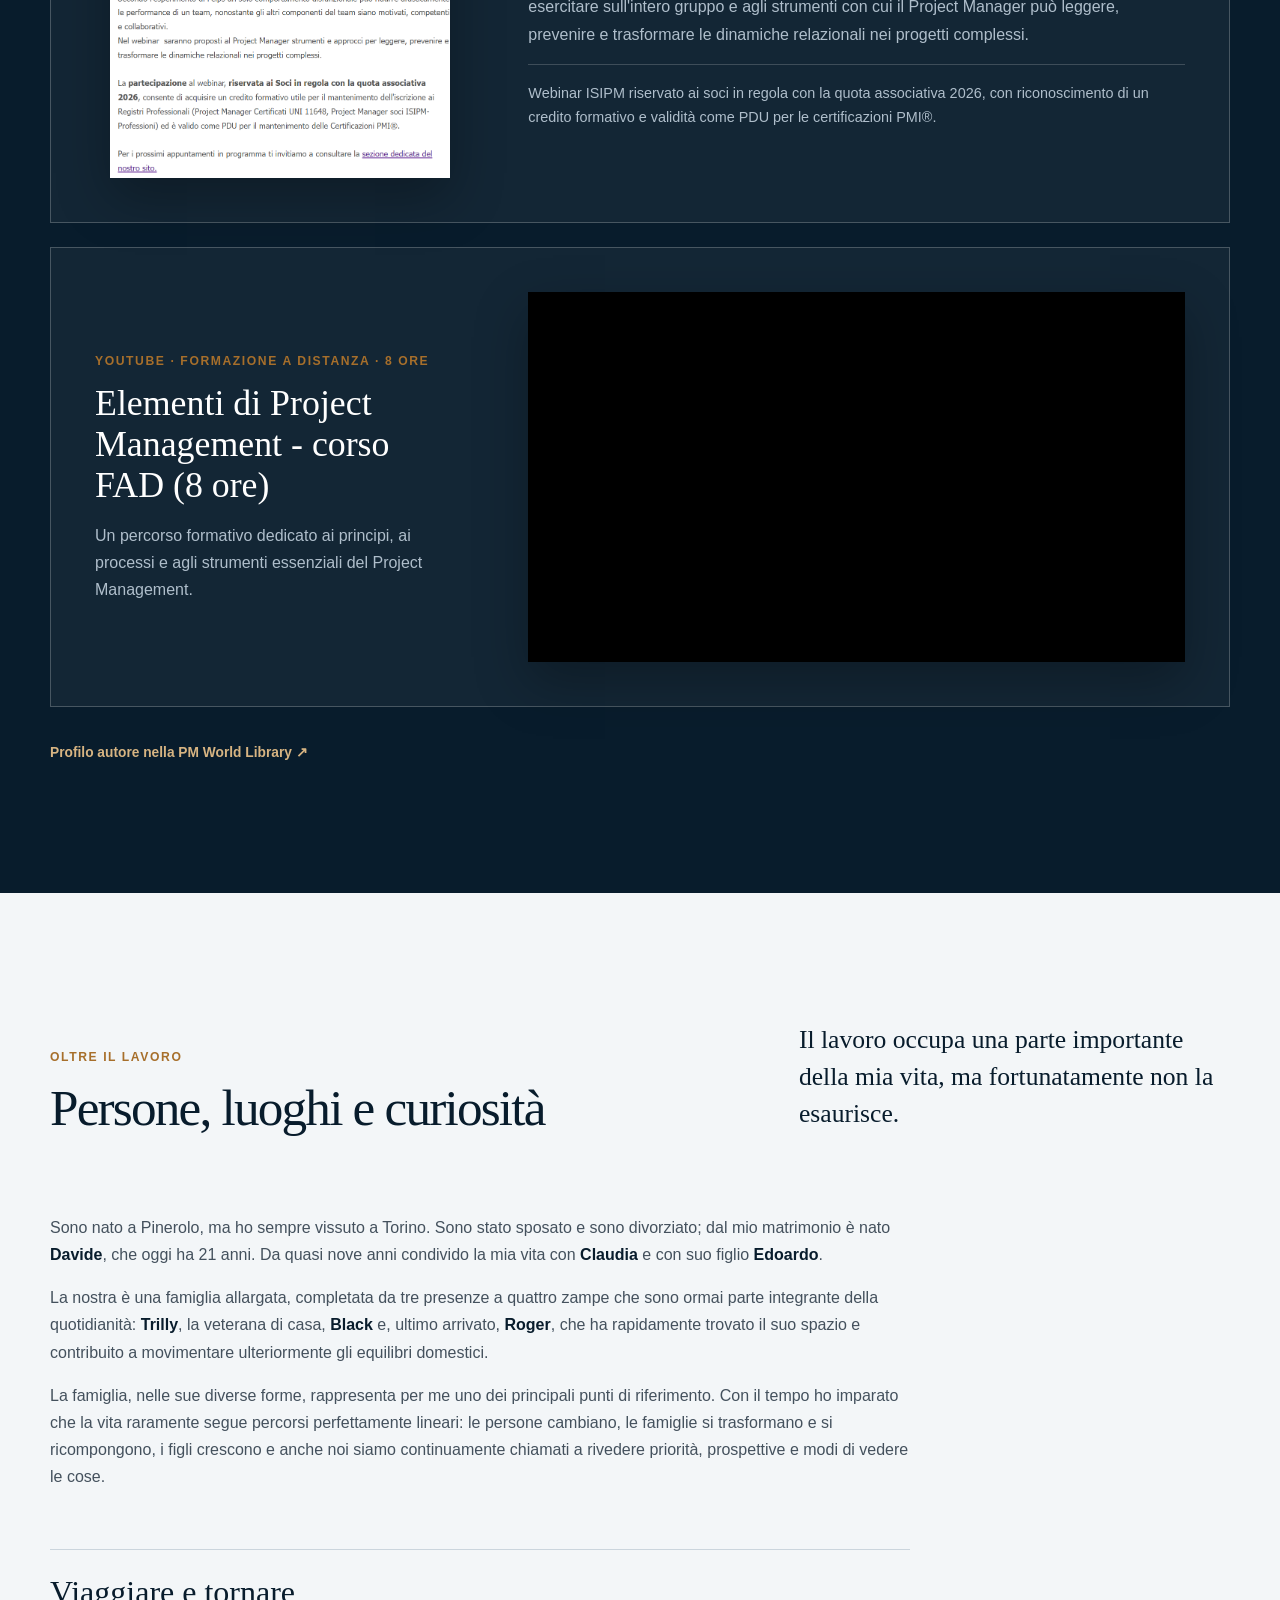
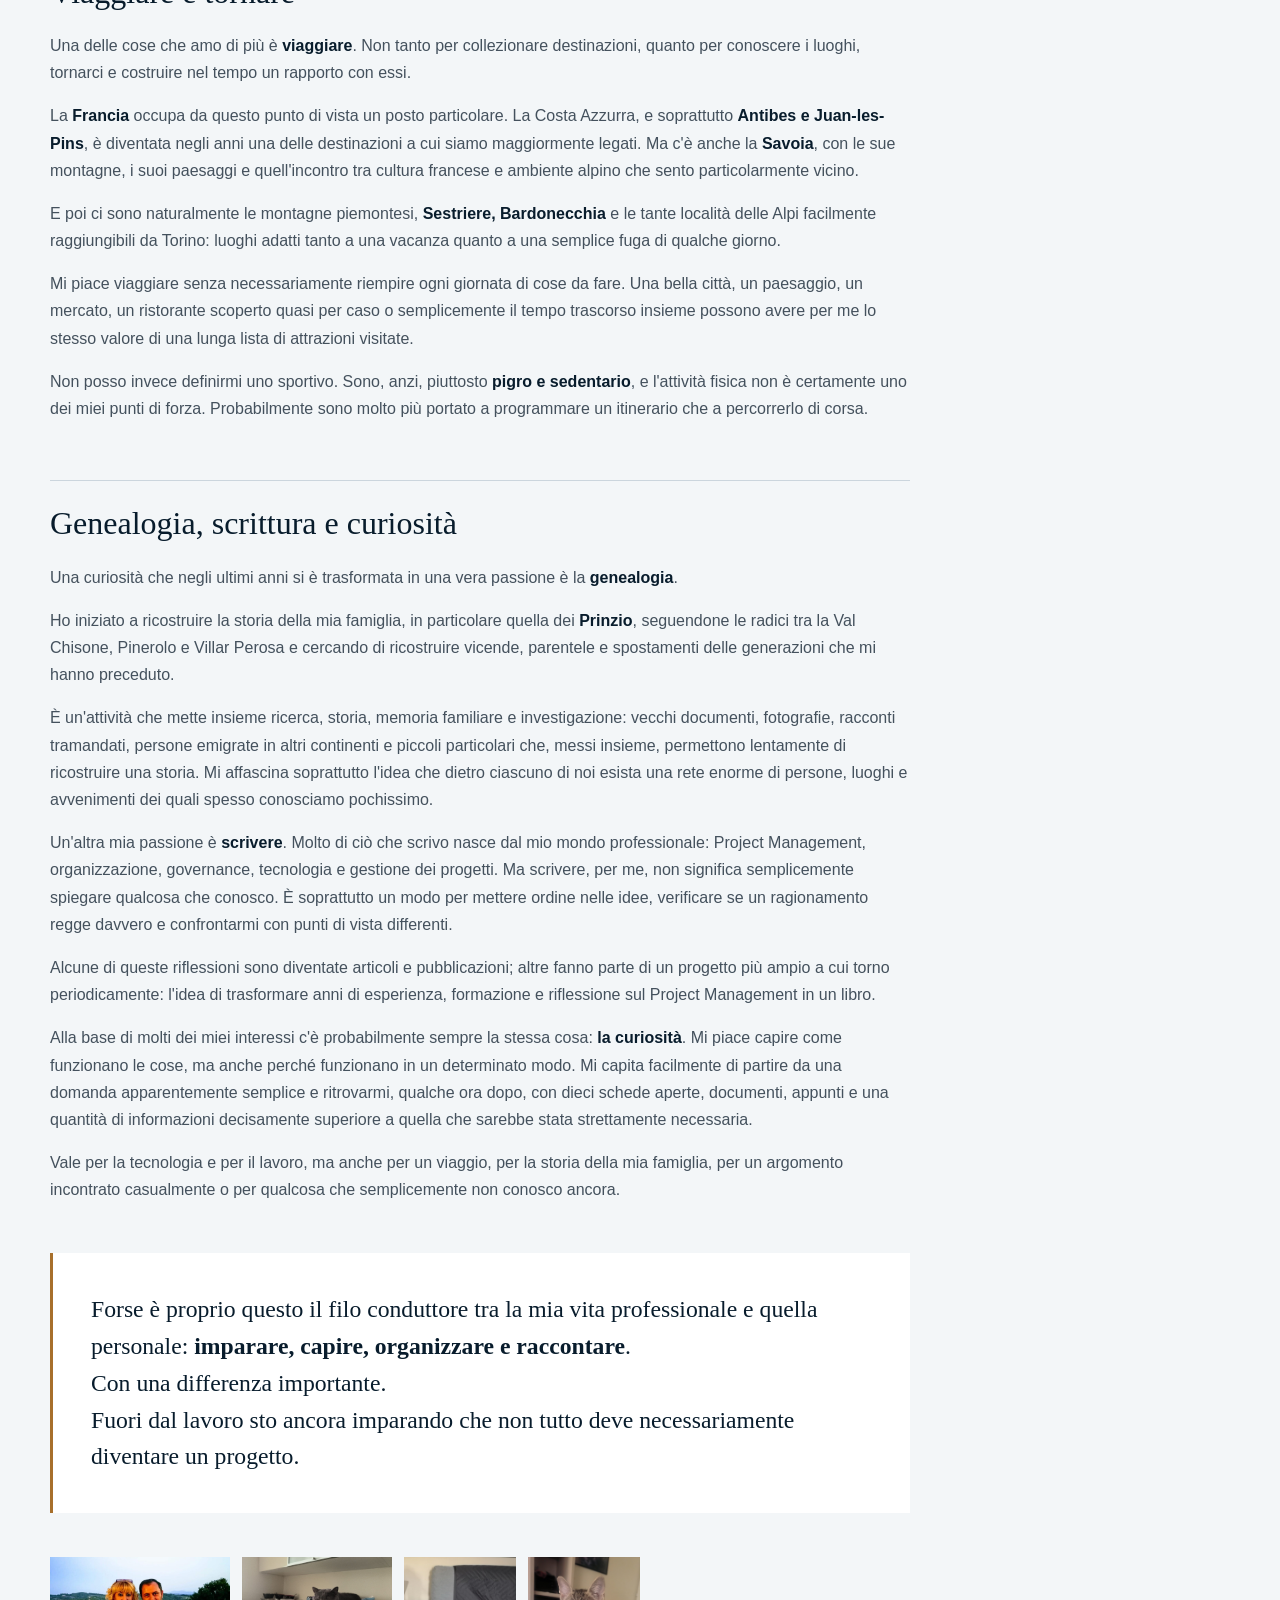
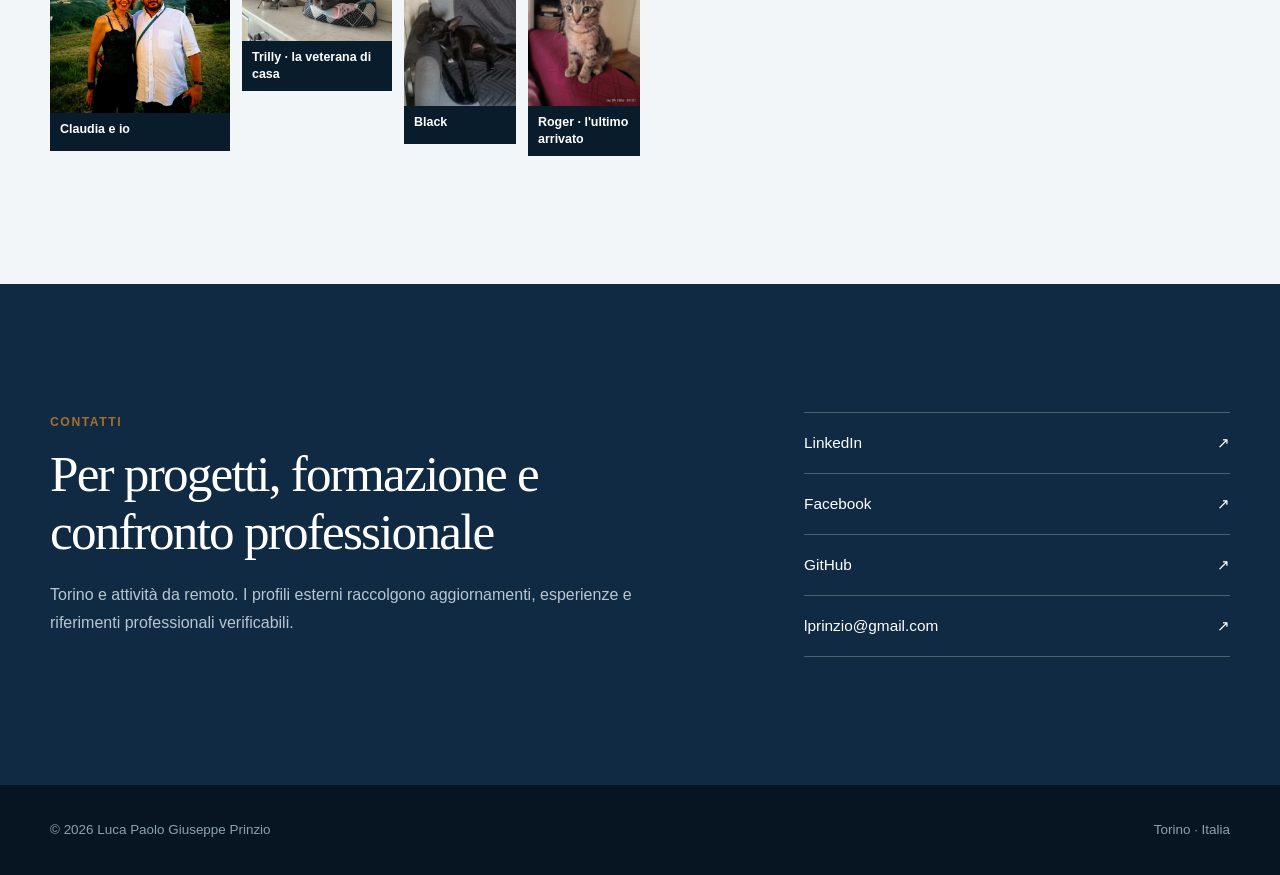
==== commit 1a100a41: "Add Ministry of Justice to training contexts" ====
--- a/index.html
+++ b/index.html
@@ -343,6 +343,7 @@
                 <li>Magna Steyr</li>
                 <li>Mahindra Graphic Research Design</li>
                 <li>Minebea</li>
+                <li>Ministero della Giustizia</li>
                 <li>Nova Siria</li>
                 <li>Officine Ghidoni</li>
                 <li>Planet Smart City</li>
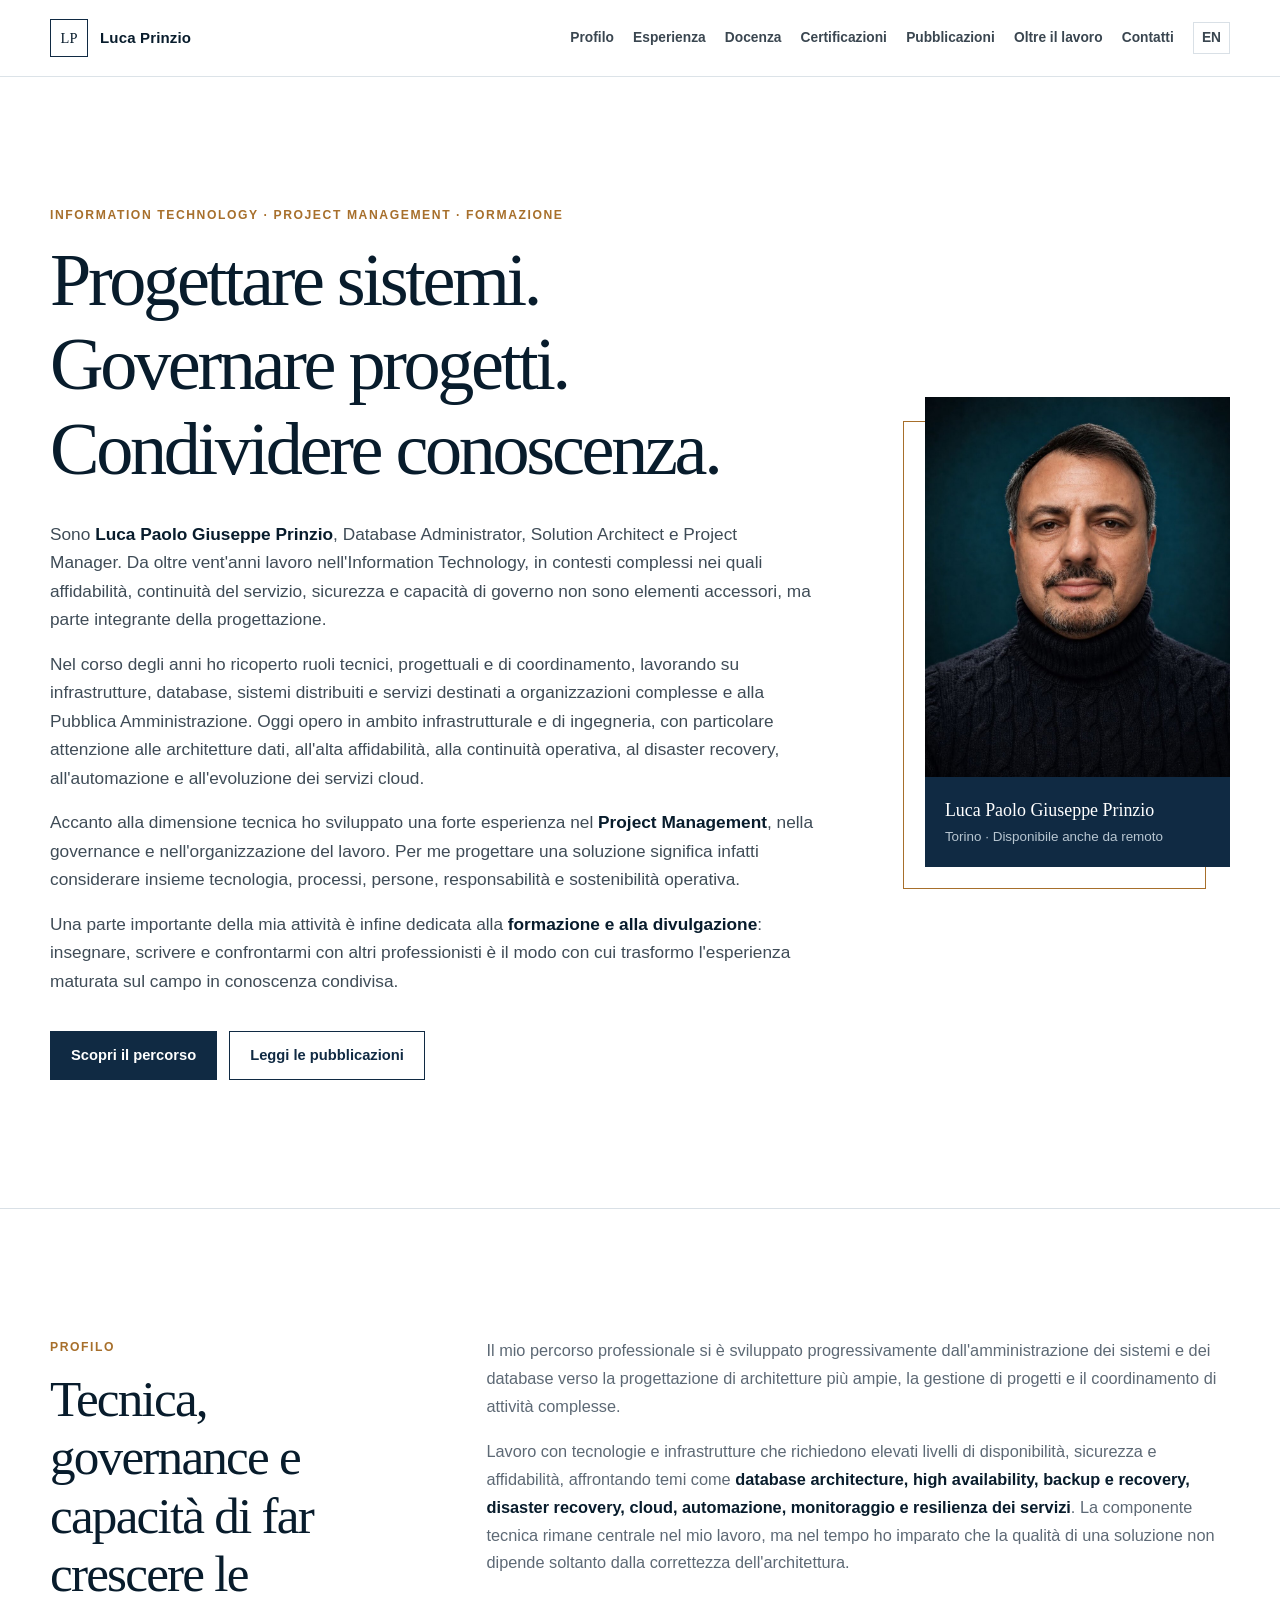
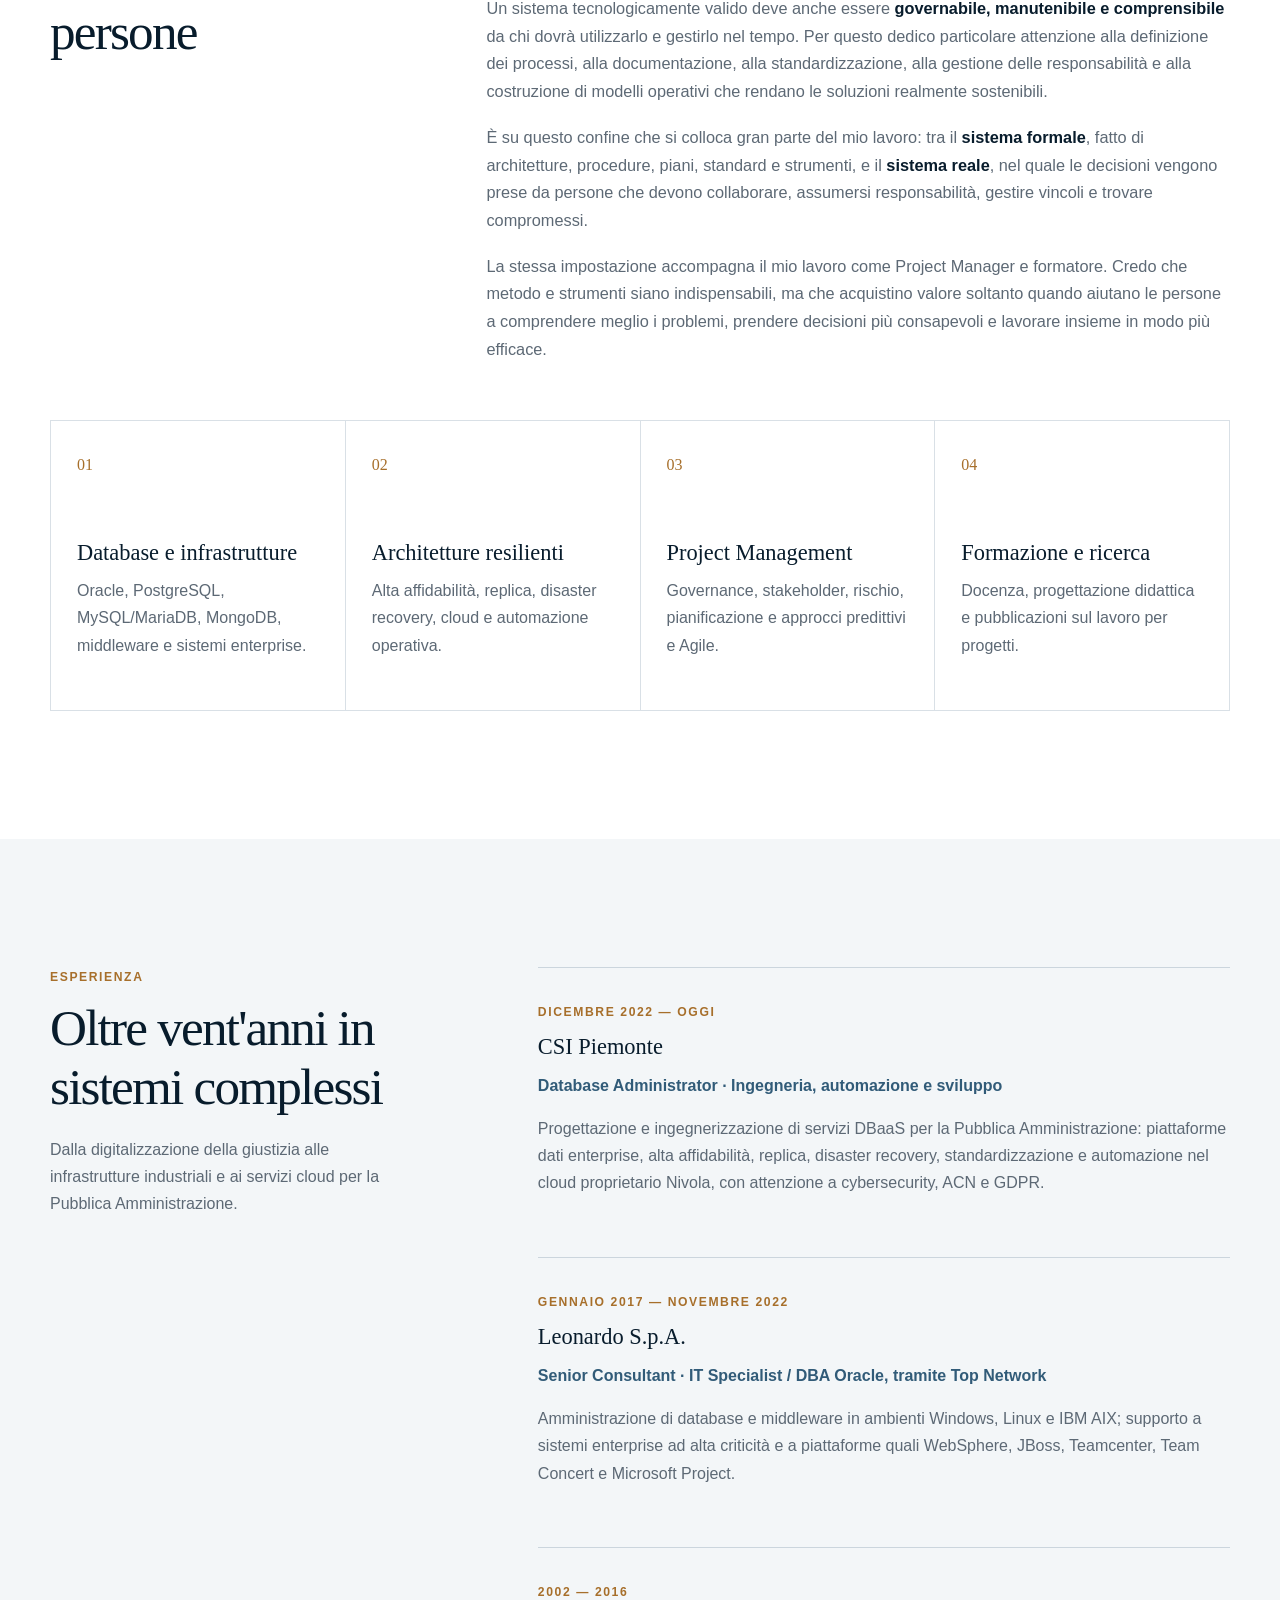
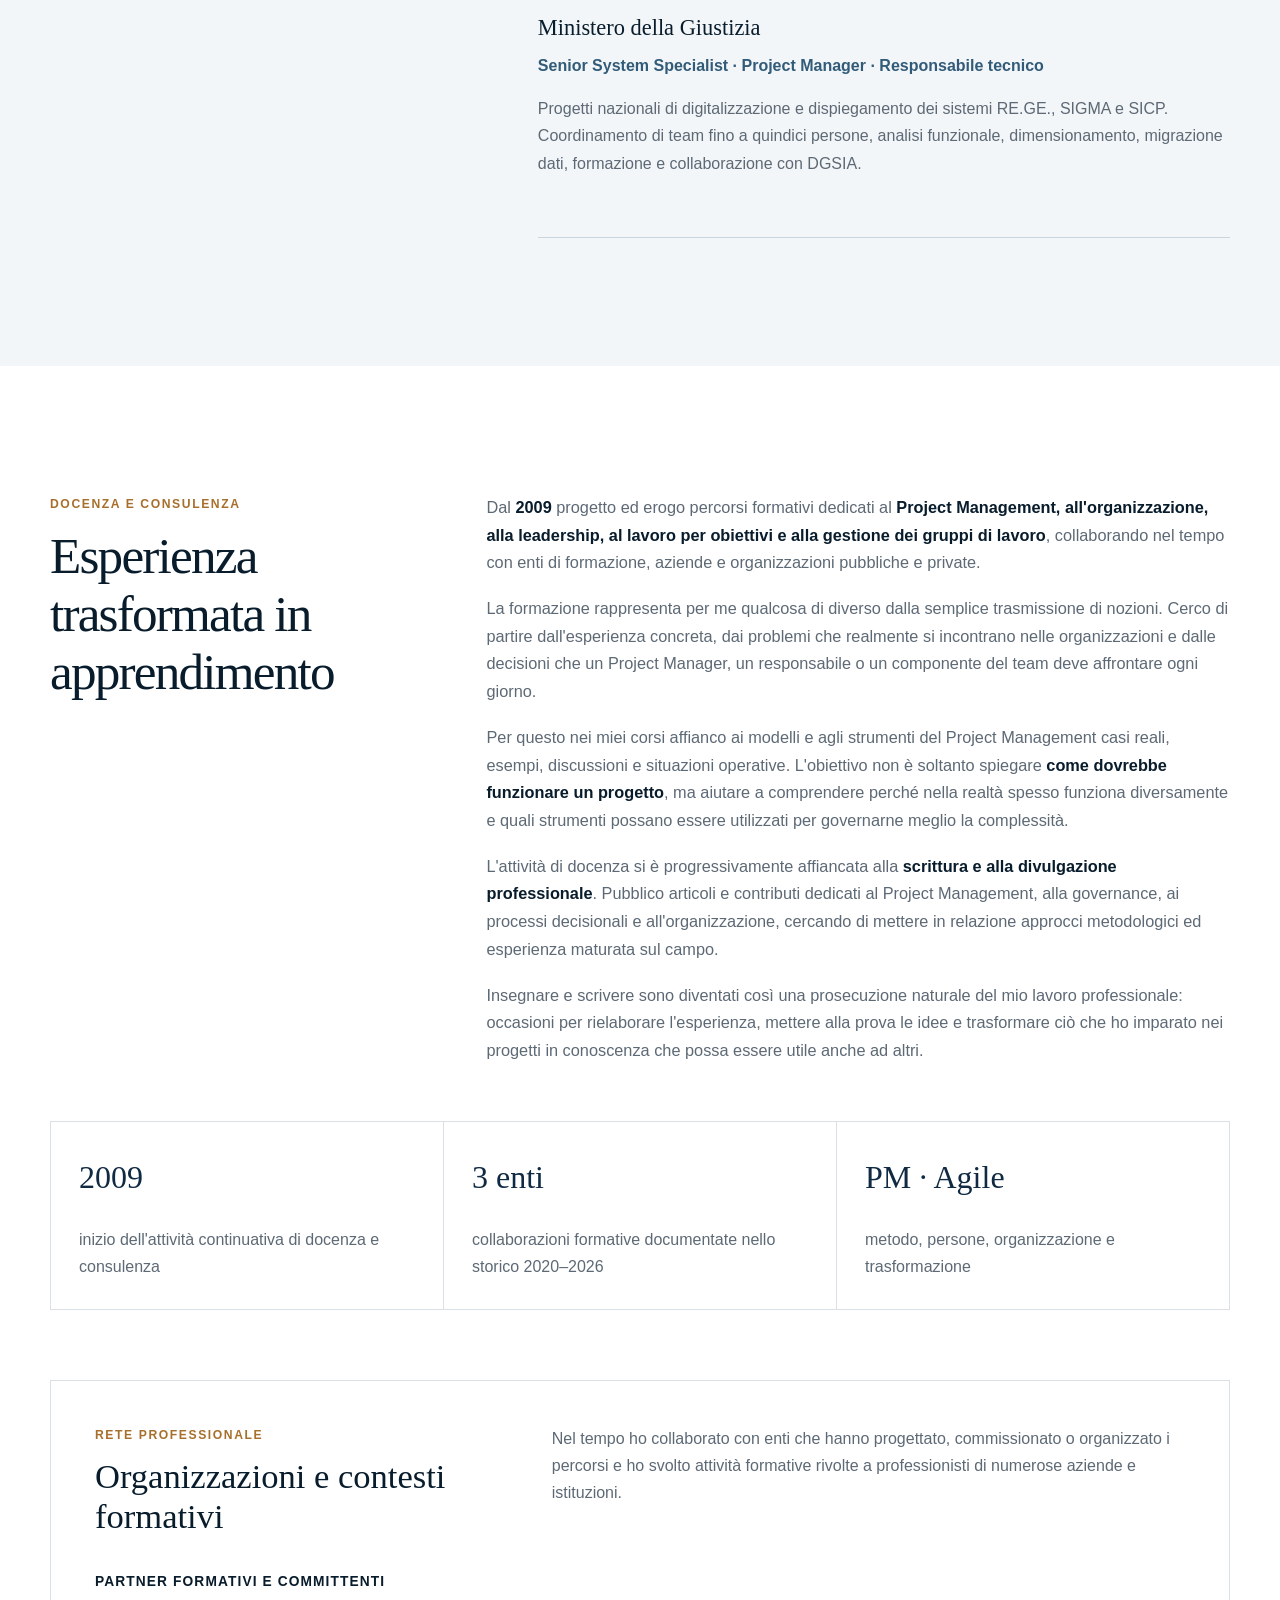
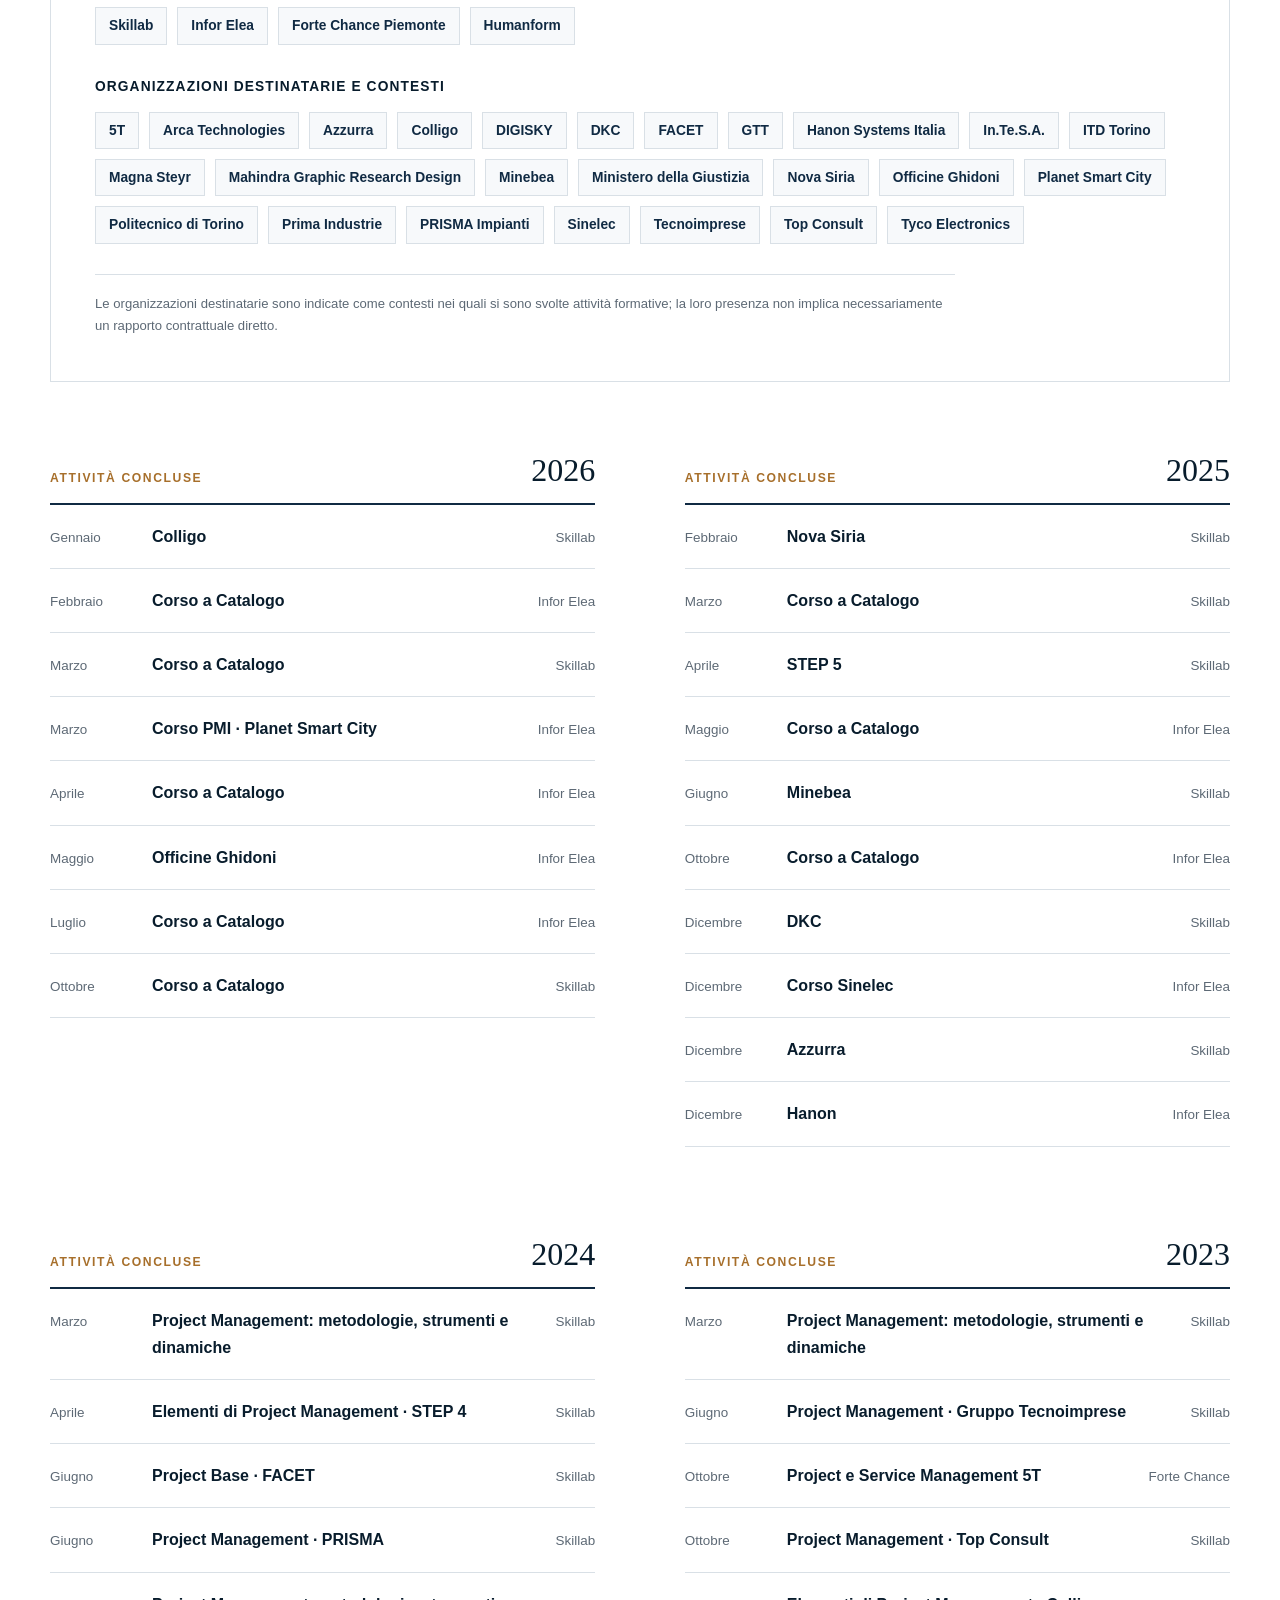
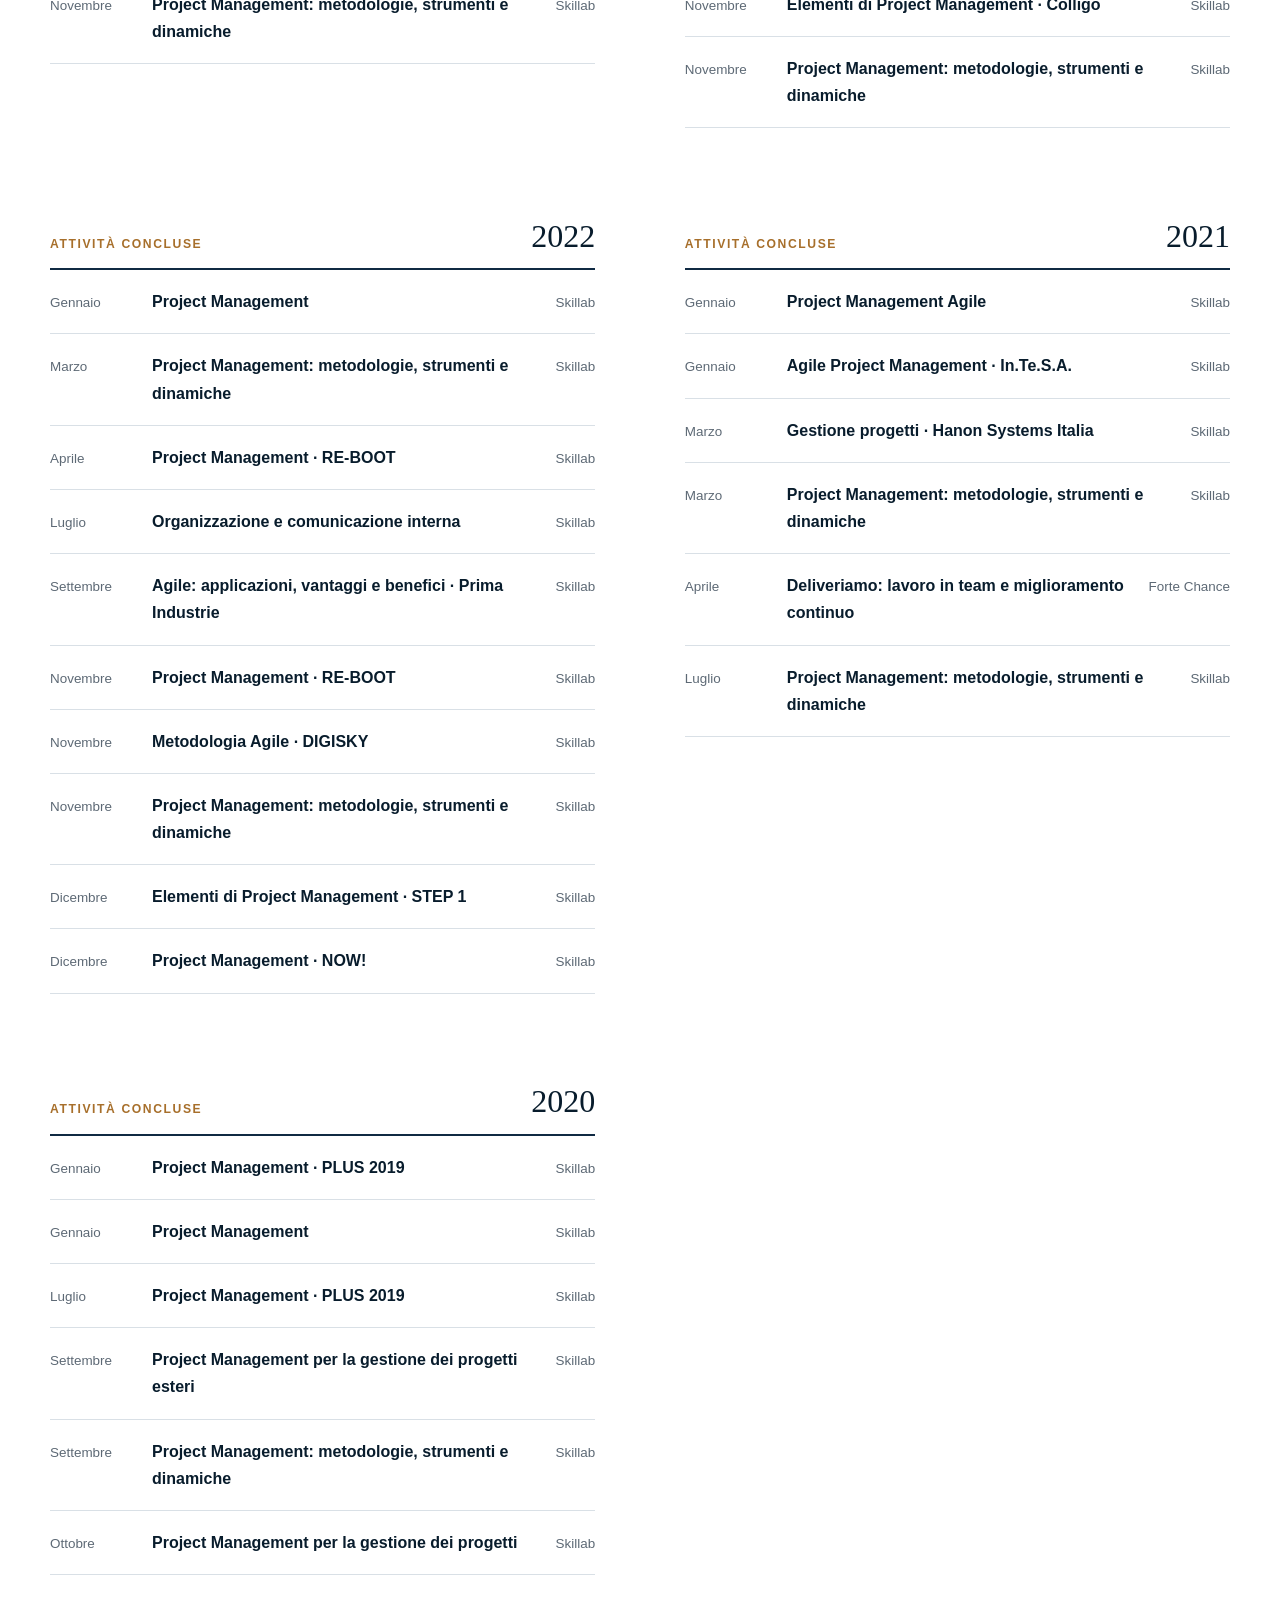
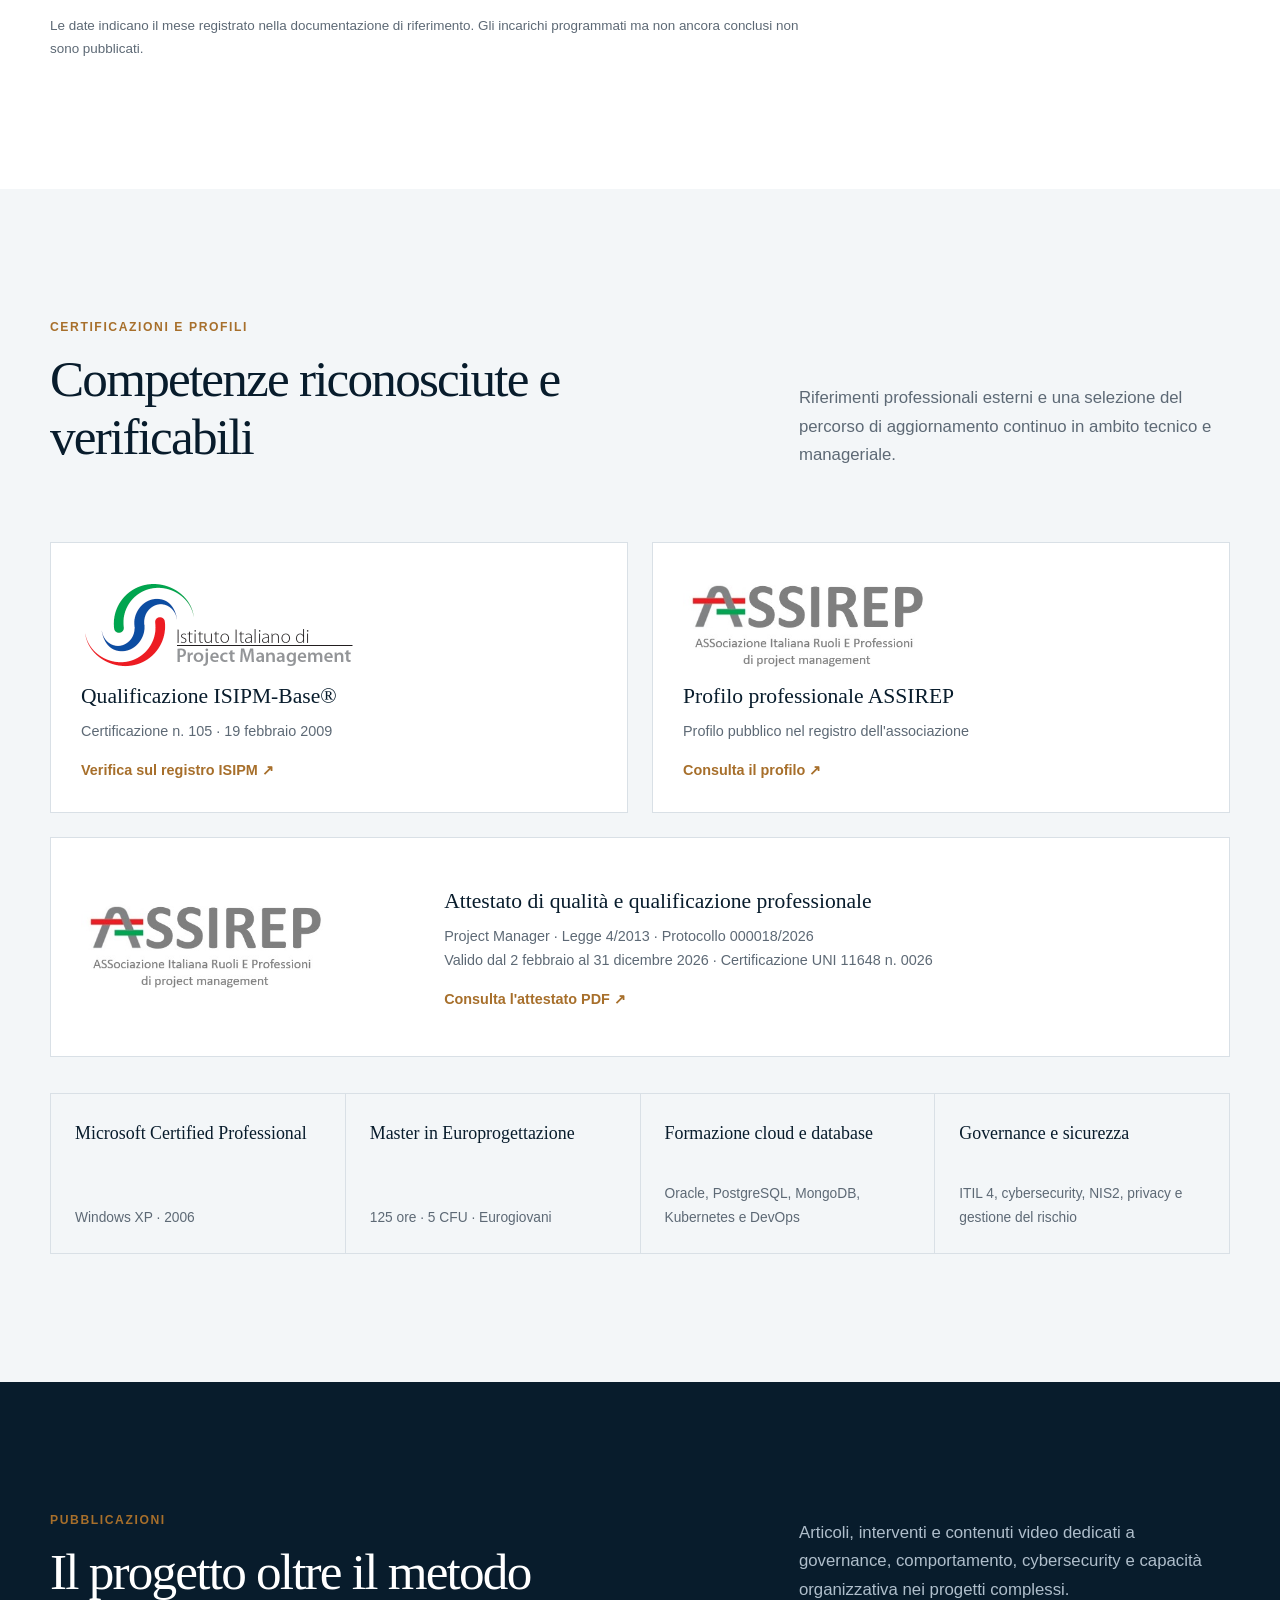
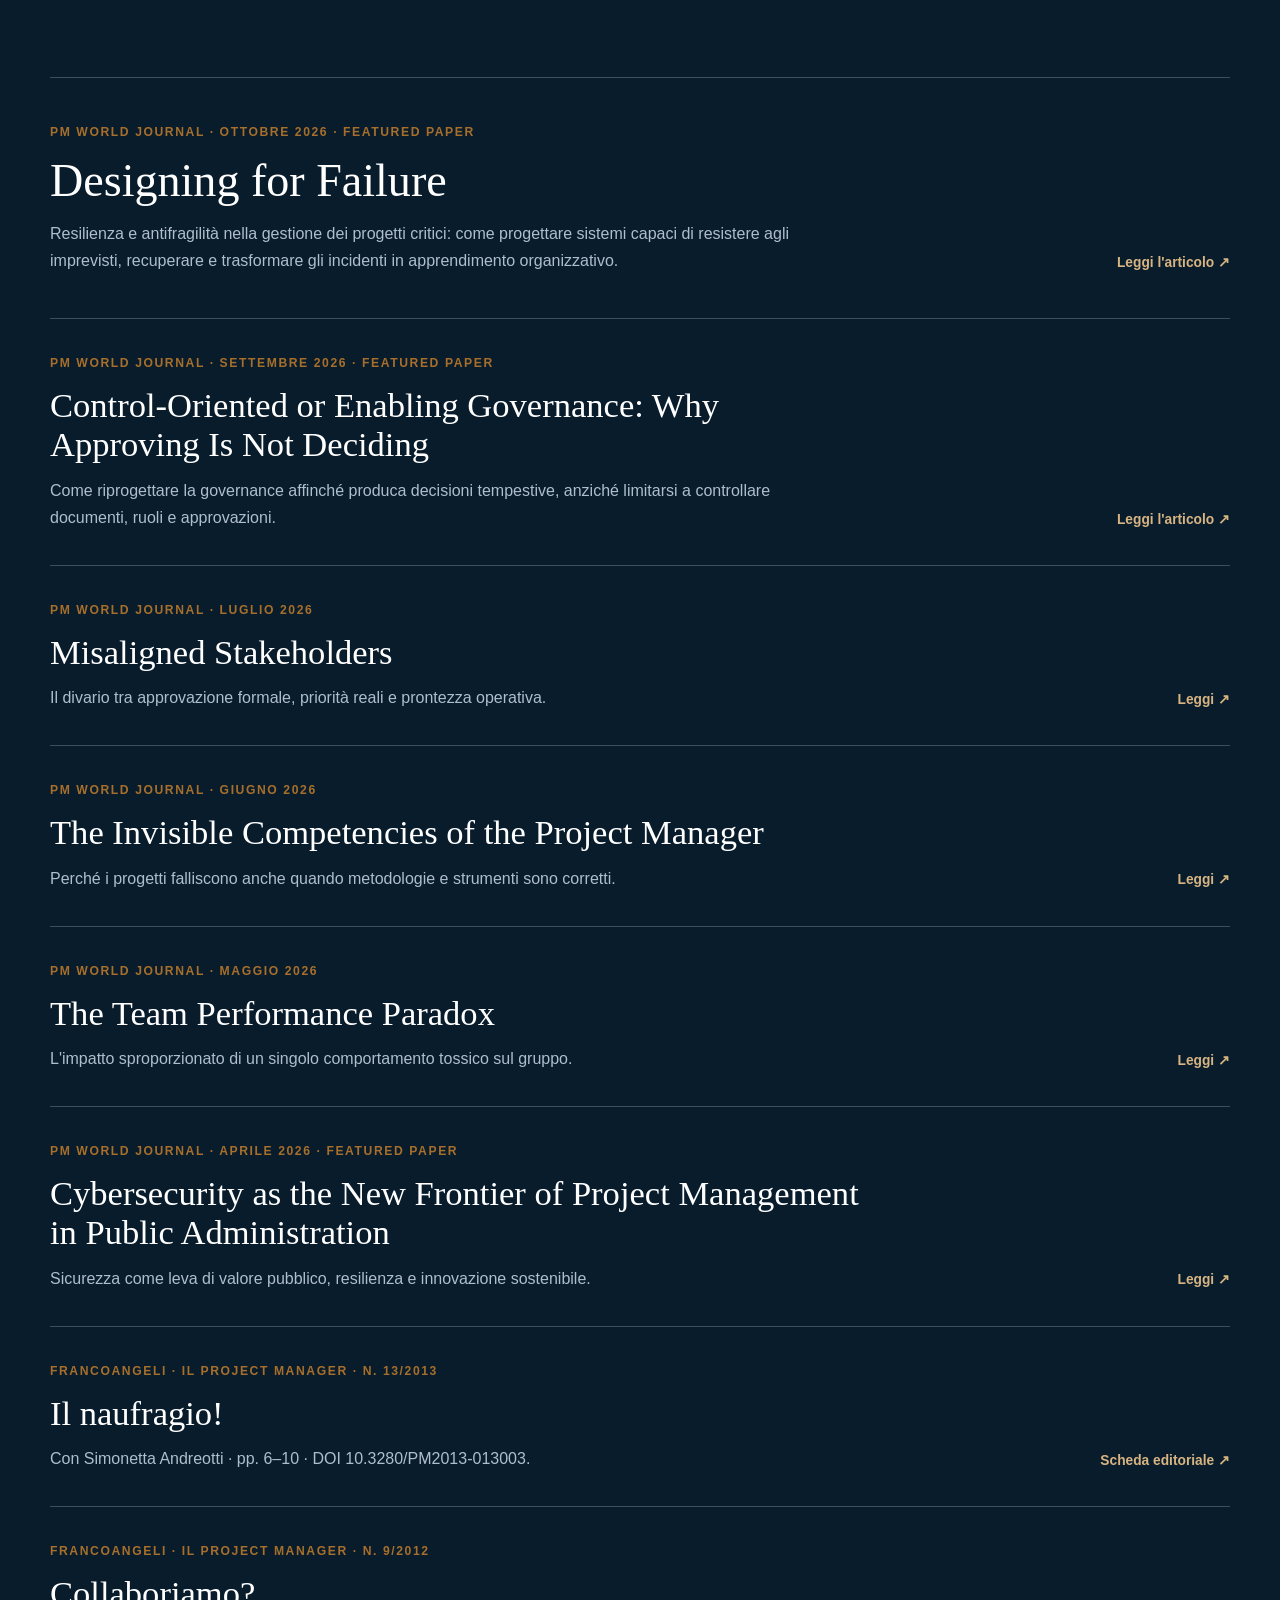
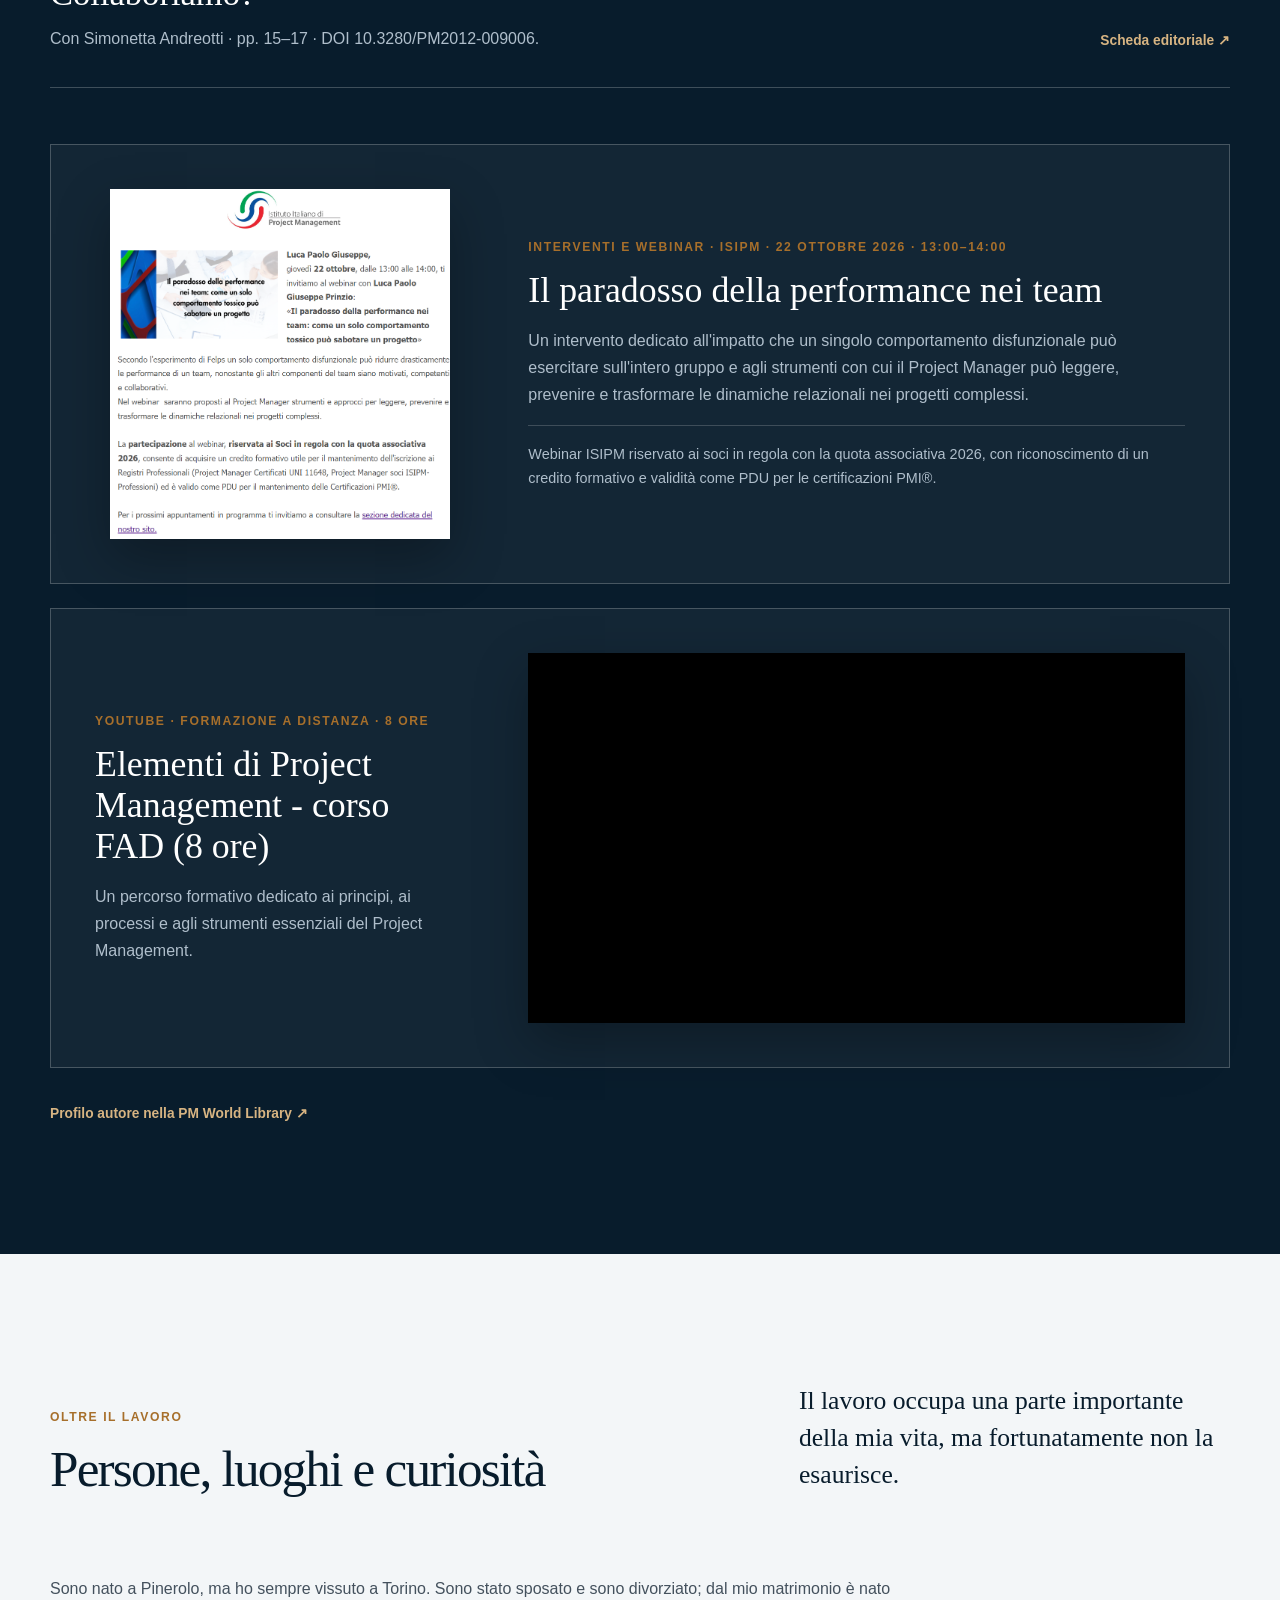
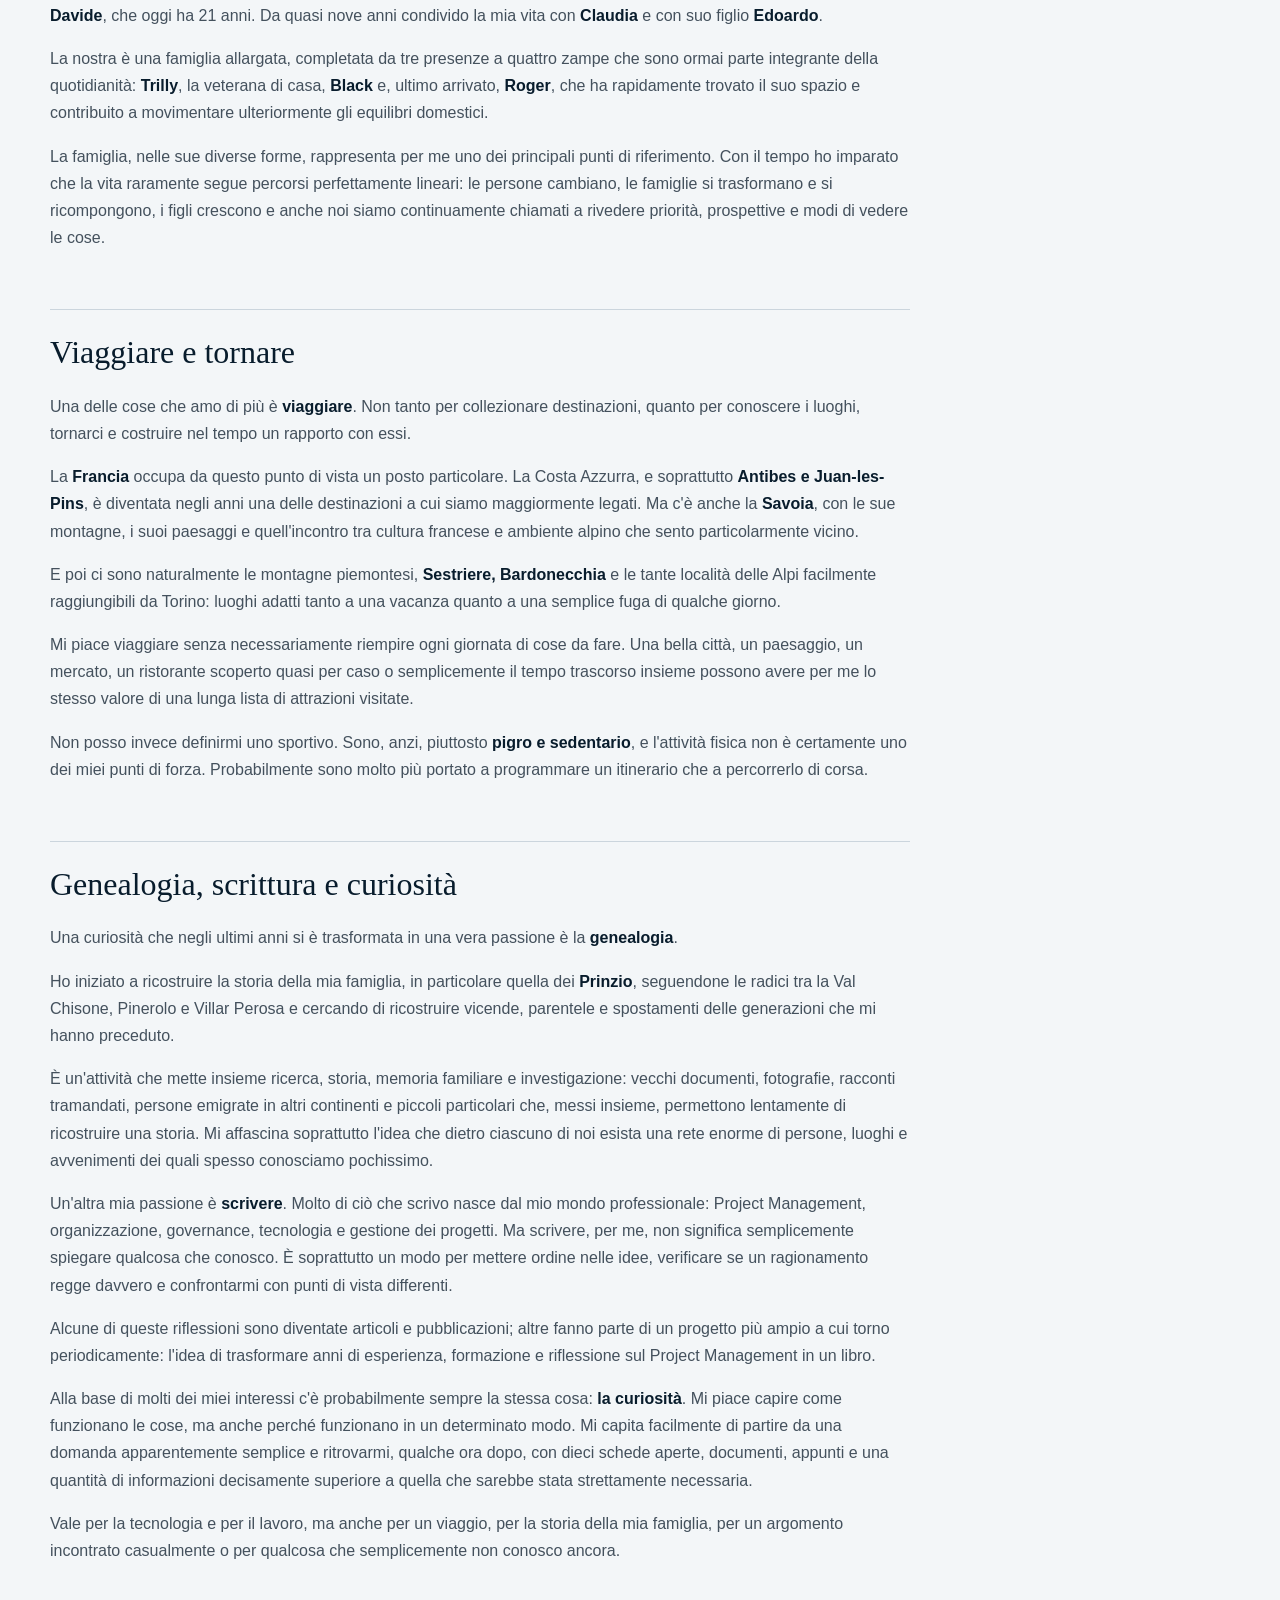
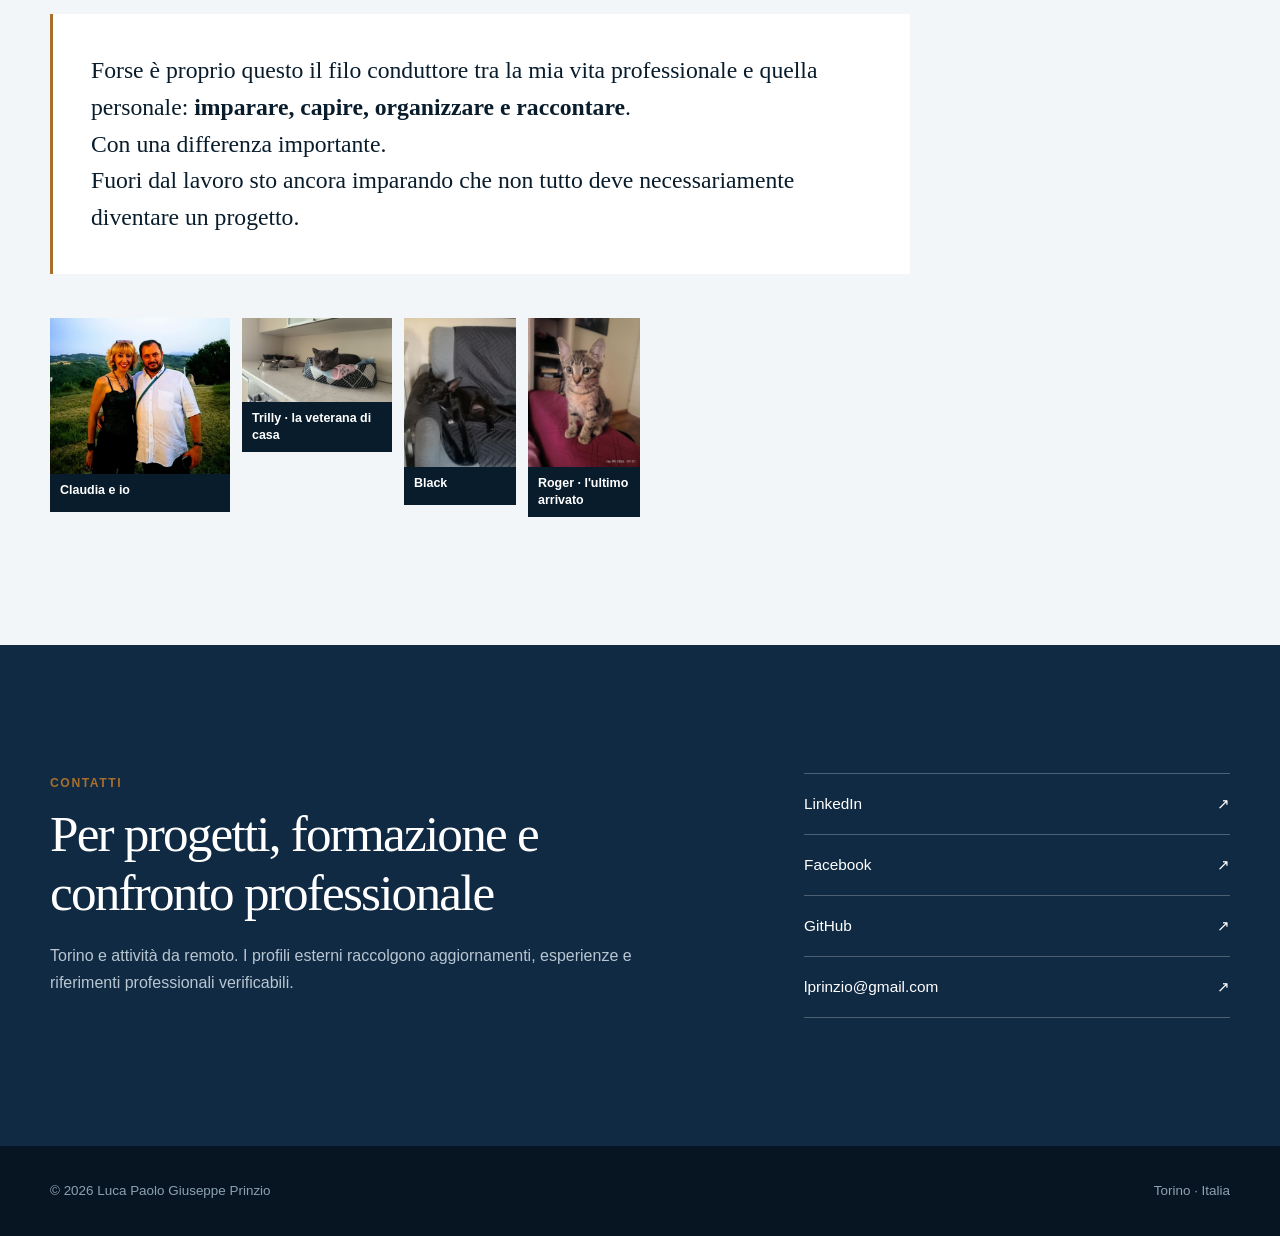
==== commit 176dbac8: "Add FrancoAngeli publications in chronological order" ====
--- a/index.html
+++ b/index.html
@@ -634,6 +634,28 @@
               </div>
               <a href="https://pmworldlibrary.net/article/cybersecurity-as-the-new-frontier-of-project-management-in-public-administration/" target="_blank" rel="noopener noreferrer">Leggi ↗</a>
             </article>
+
+            <article class="publication-card">
+              <div>
+                <p class="publication-meta">FrancoAngeli · Il Project Manager · N. 13/2013</p>
+                <h3>Il naufragio!</h3>
+                <p>
+                  Con Simonetta Andreotti · pp. 6–10 · DOI 10.3280/PM2013-013003.
+                </p>
+              </div>
+              <a href="https://www.francoangeli.it/riviste/articolo/47821" target="_blank" rel="noopener noreferrer">Scheda editoriale ↗</a>
+            </article>
+
+            <article class="publication-card">
+              <div>
+                <p class="publication-meta">FrancoAngeli · Il Project Manager · N. 9/2012</p>
+                <h3>Collaboriamo?</h3>
+                <p>
+                  Con Simonetta Andreotti · pp. 15–17 · DOI 10.3280/PM2012-009006.
+                </p>
+              </div>
+              <a href="https://www.francoangeli.it/riviste/articolo/44981" target="_blank" rel="noopener noreferrer">Scheda editoriale ↗</a>
+            </article>
           </div>
 
           <div class="speaking-feature" aria-labelledby="webinar-isipm-title">
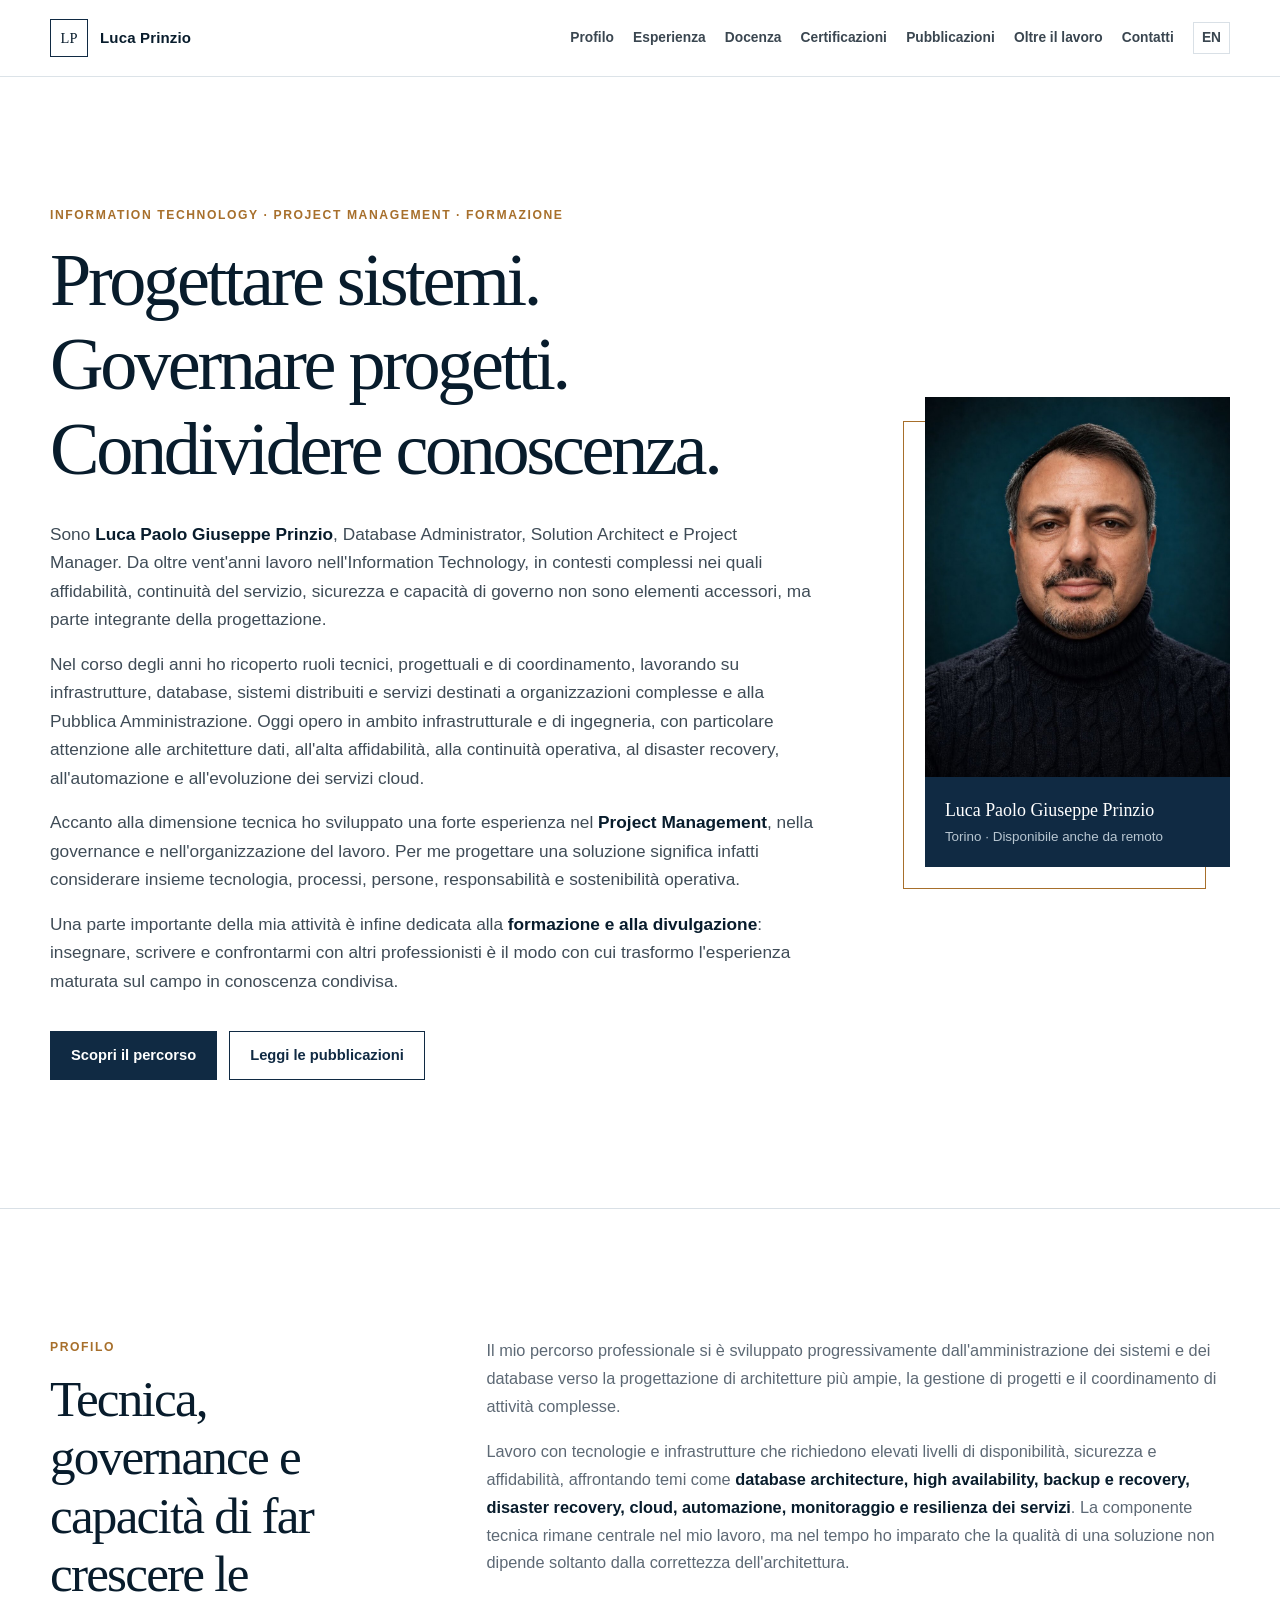
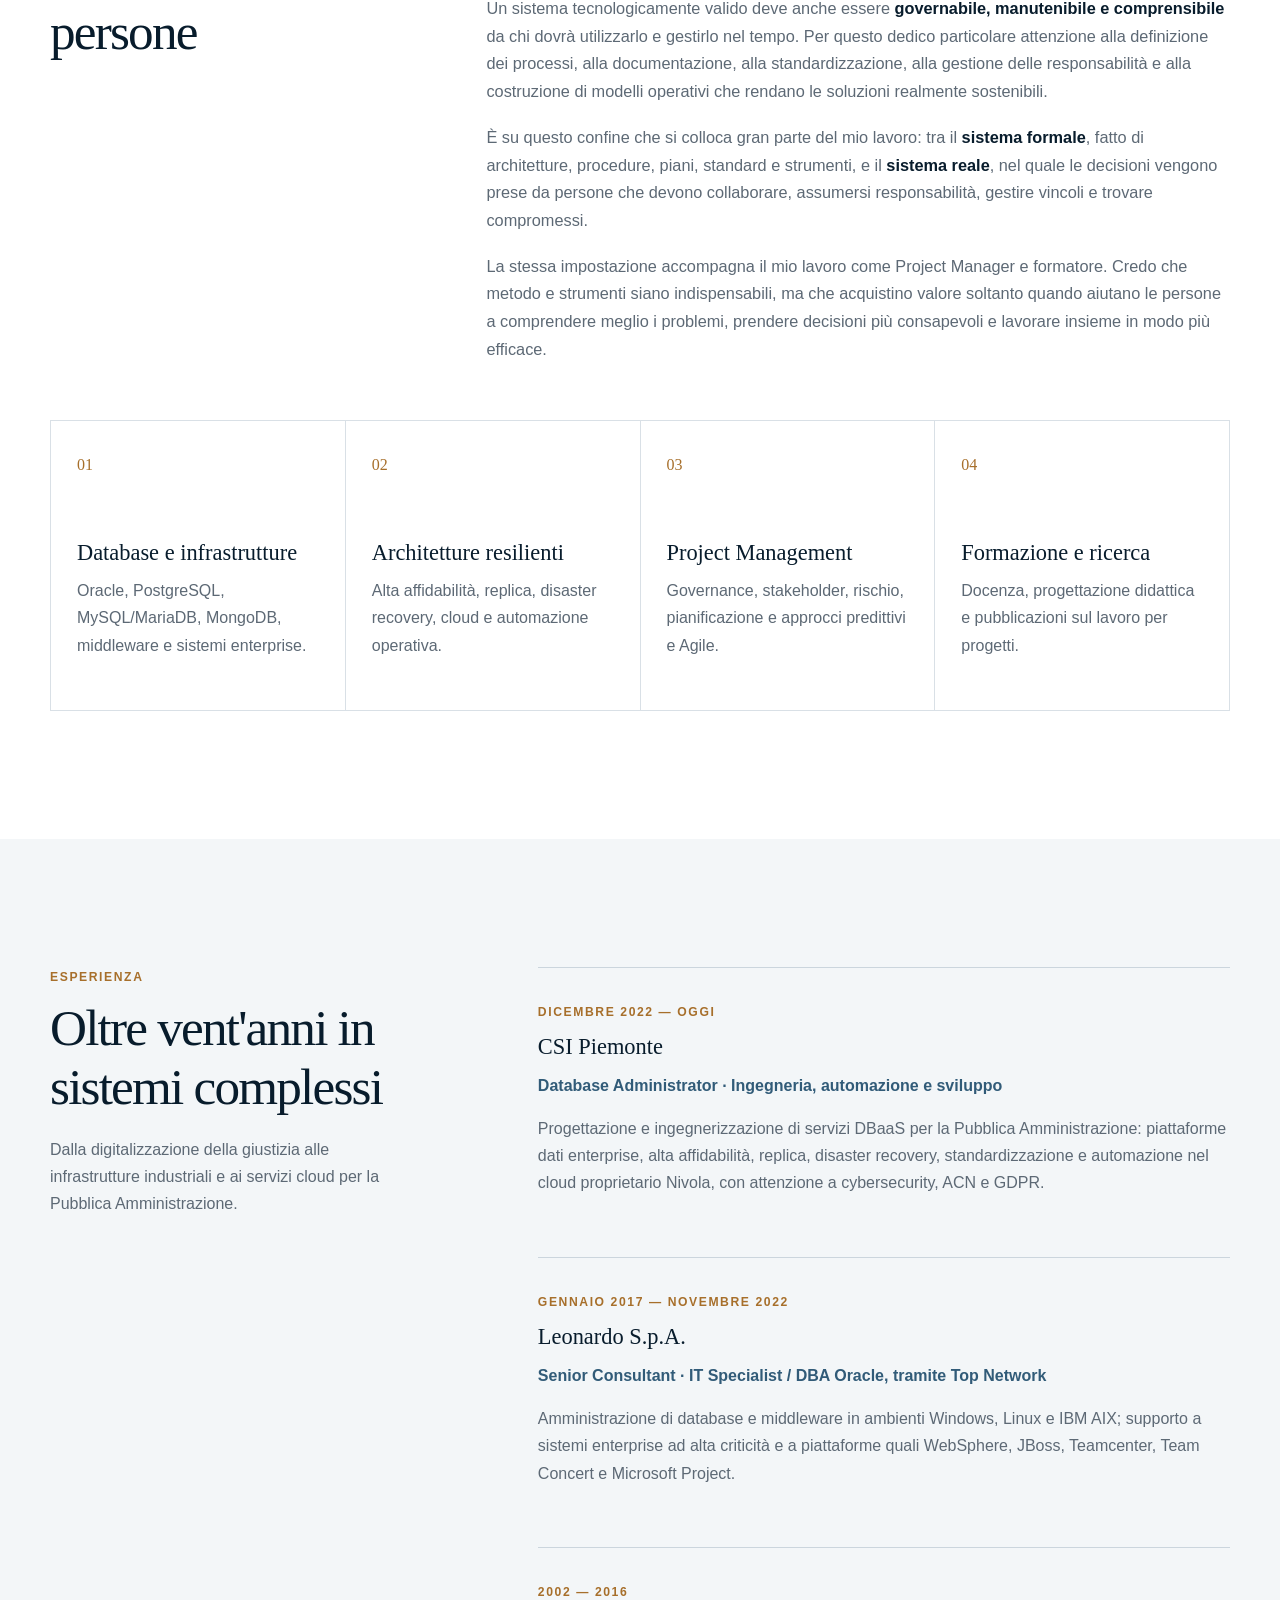
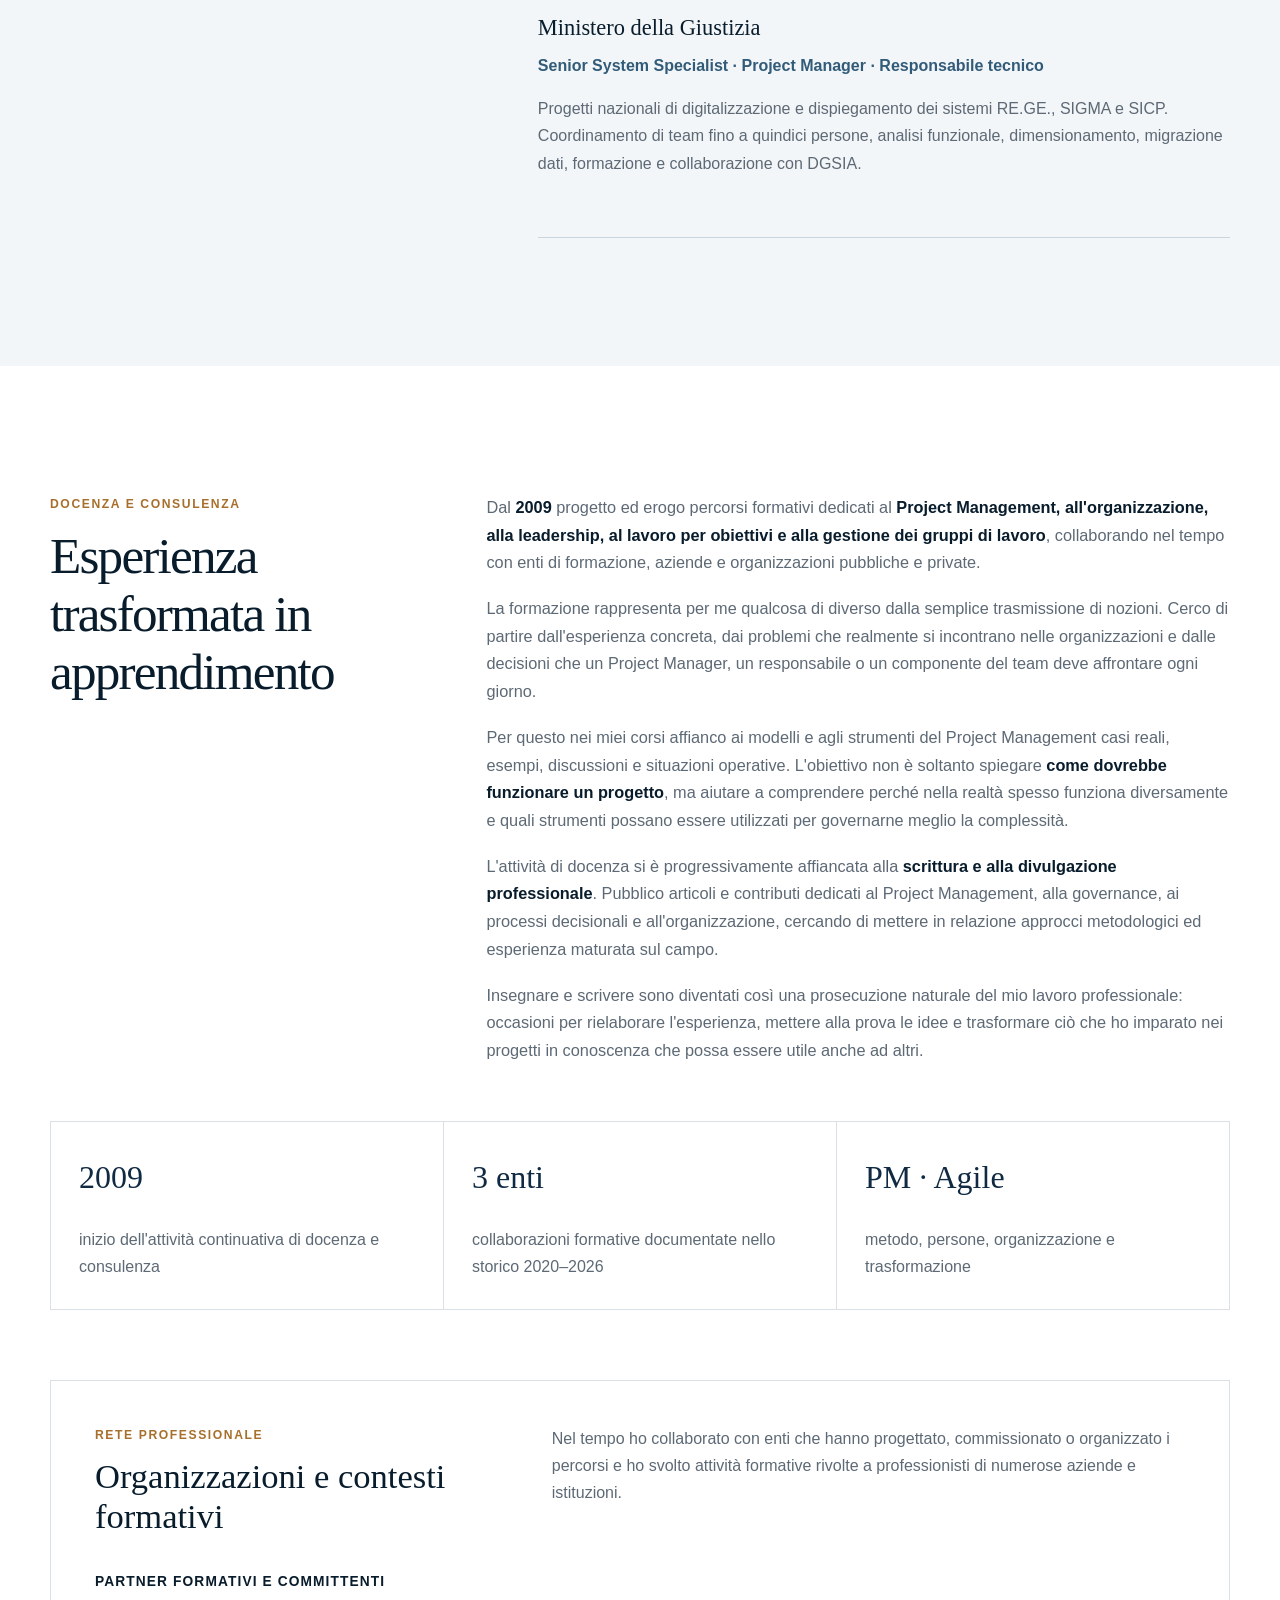
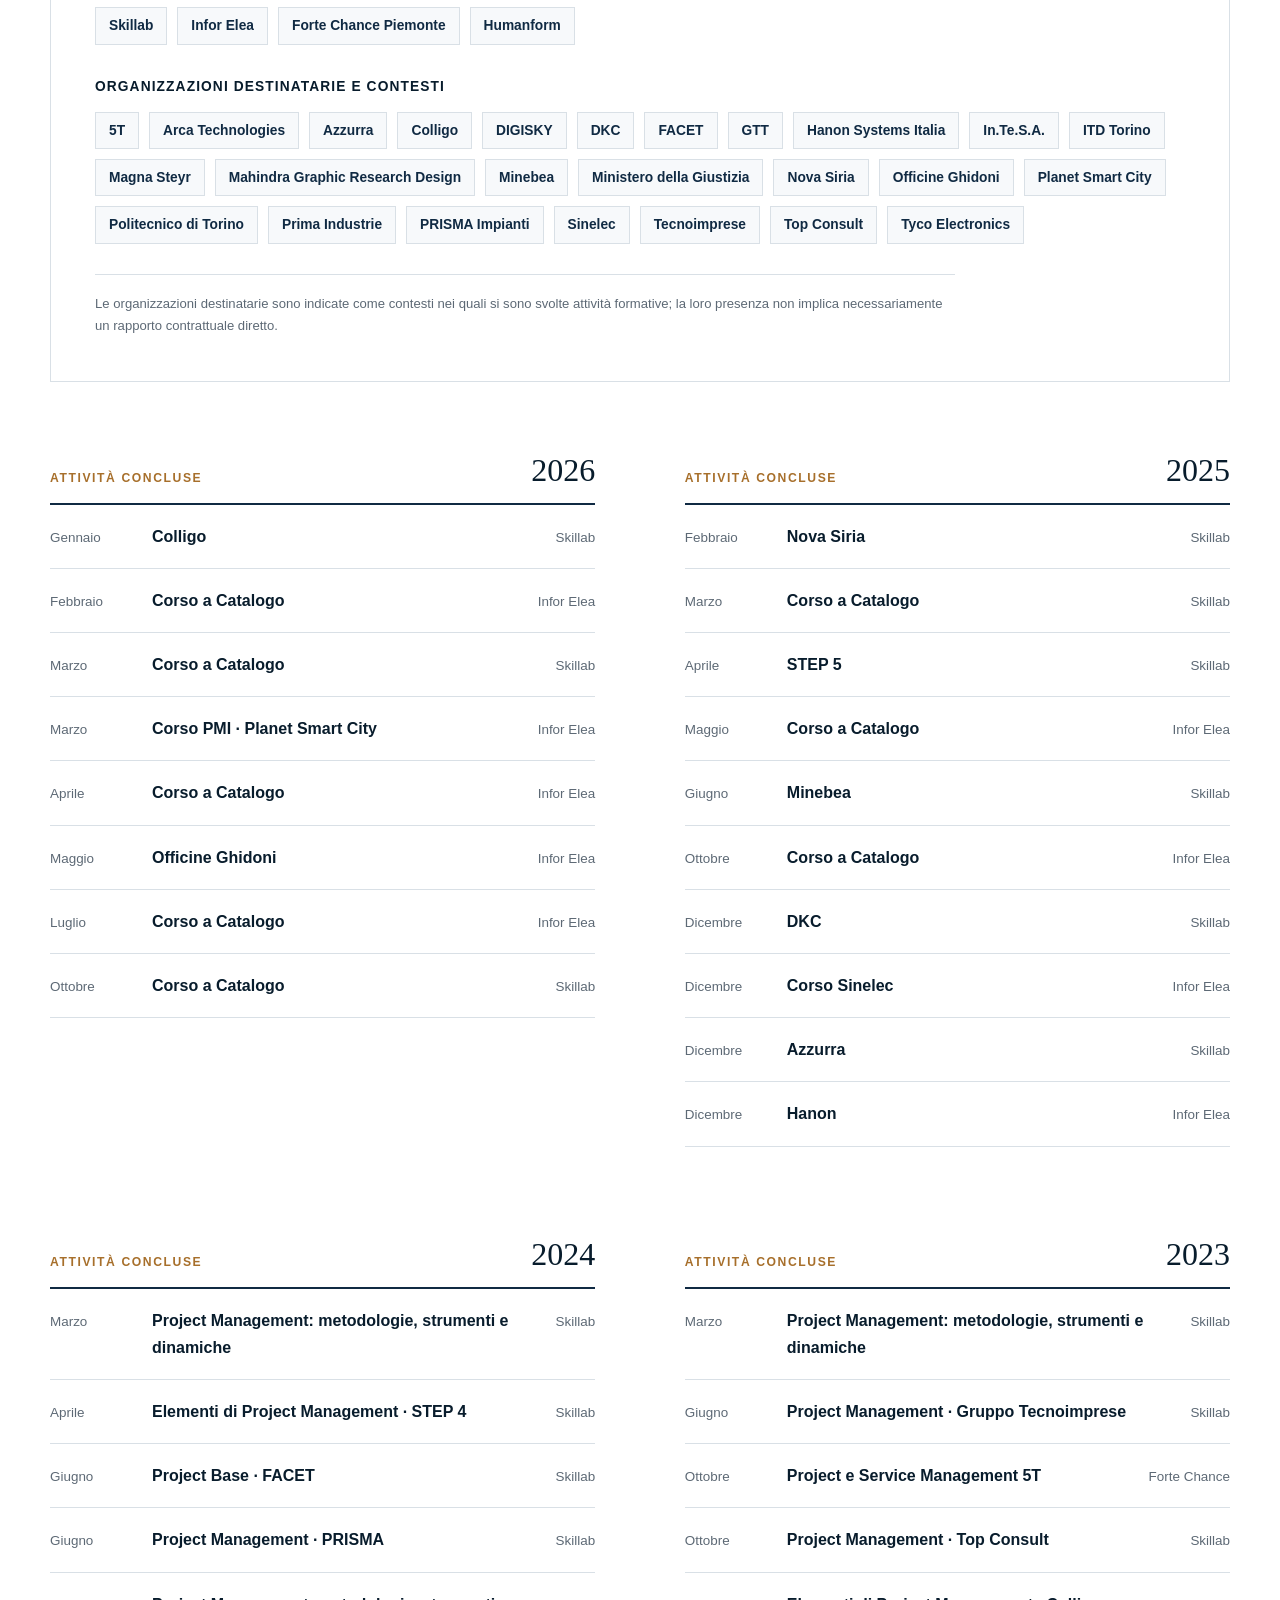
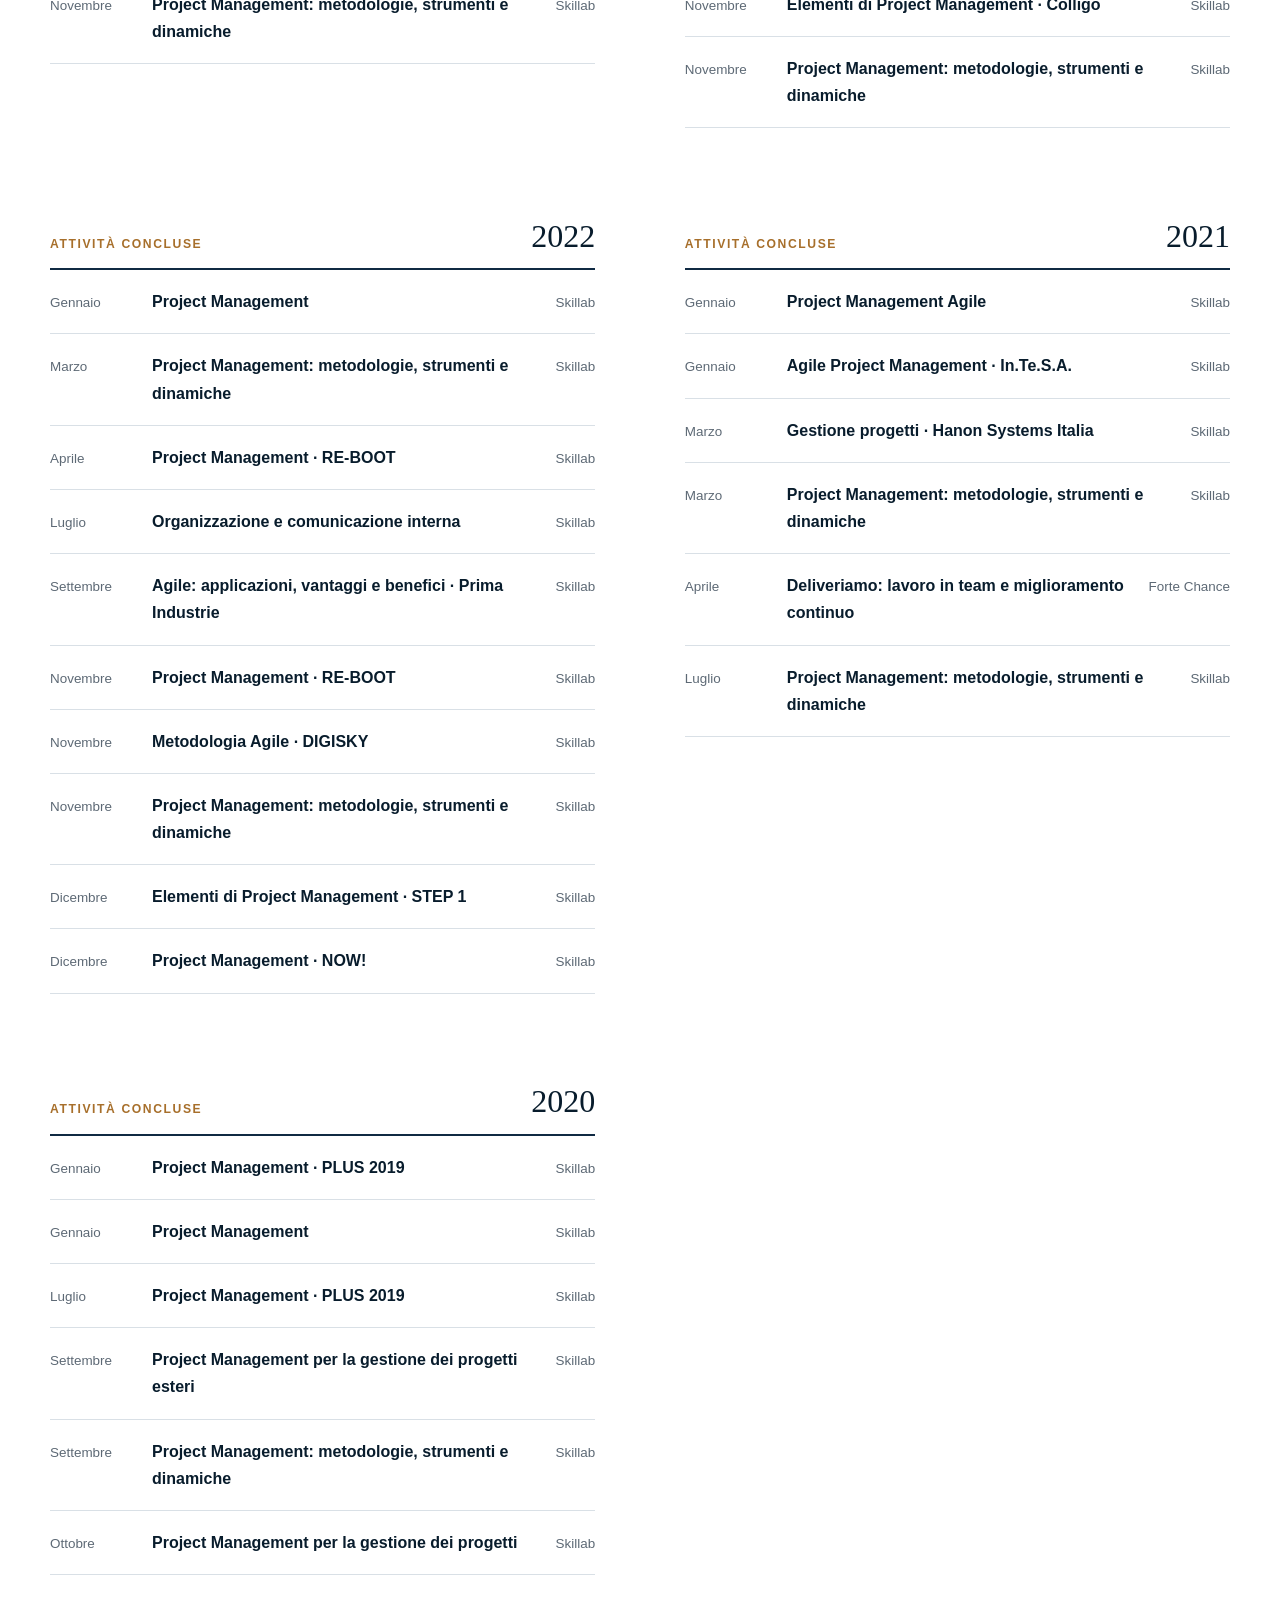
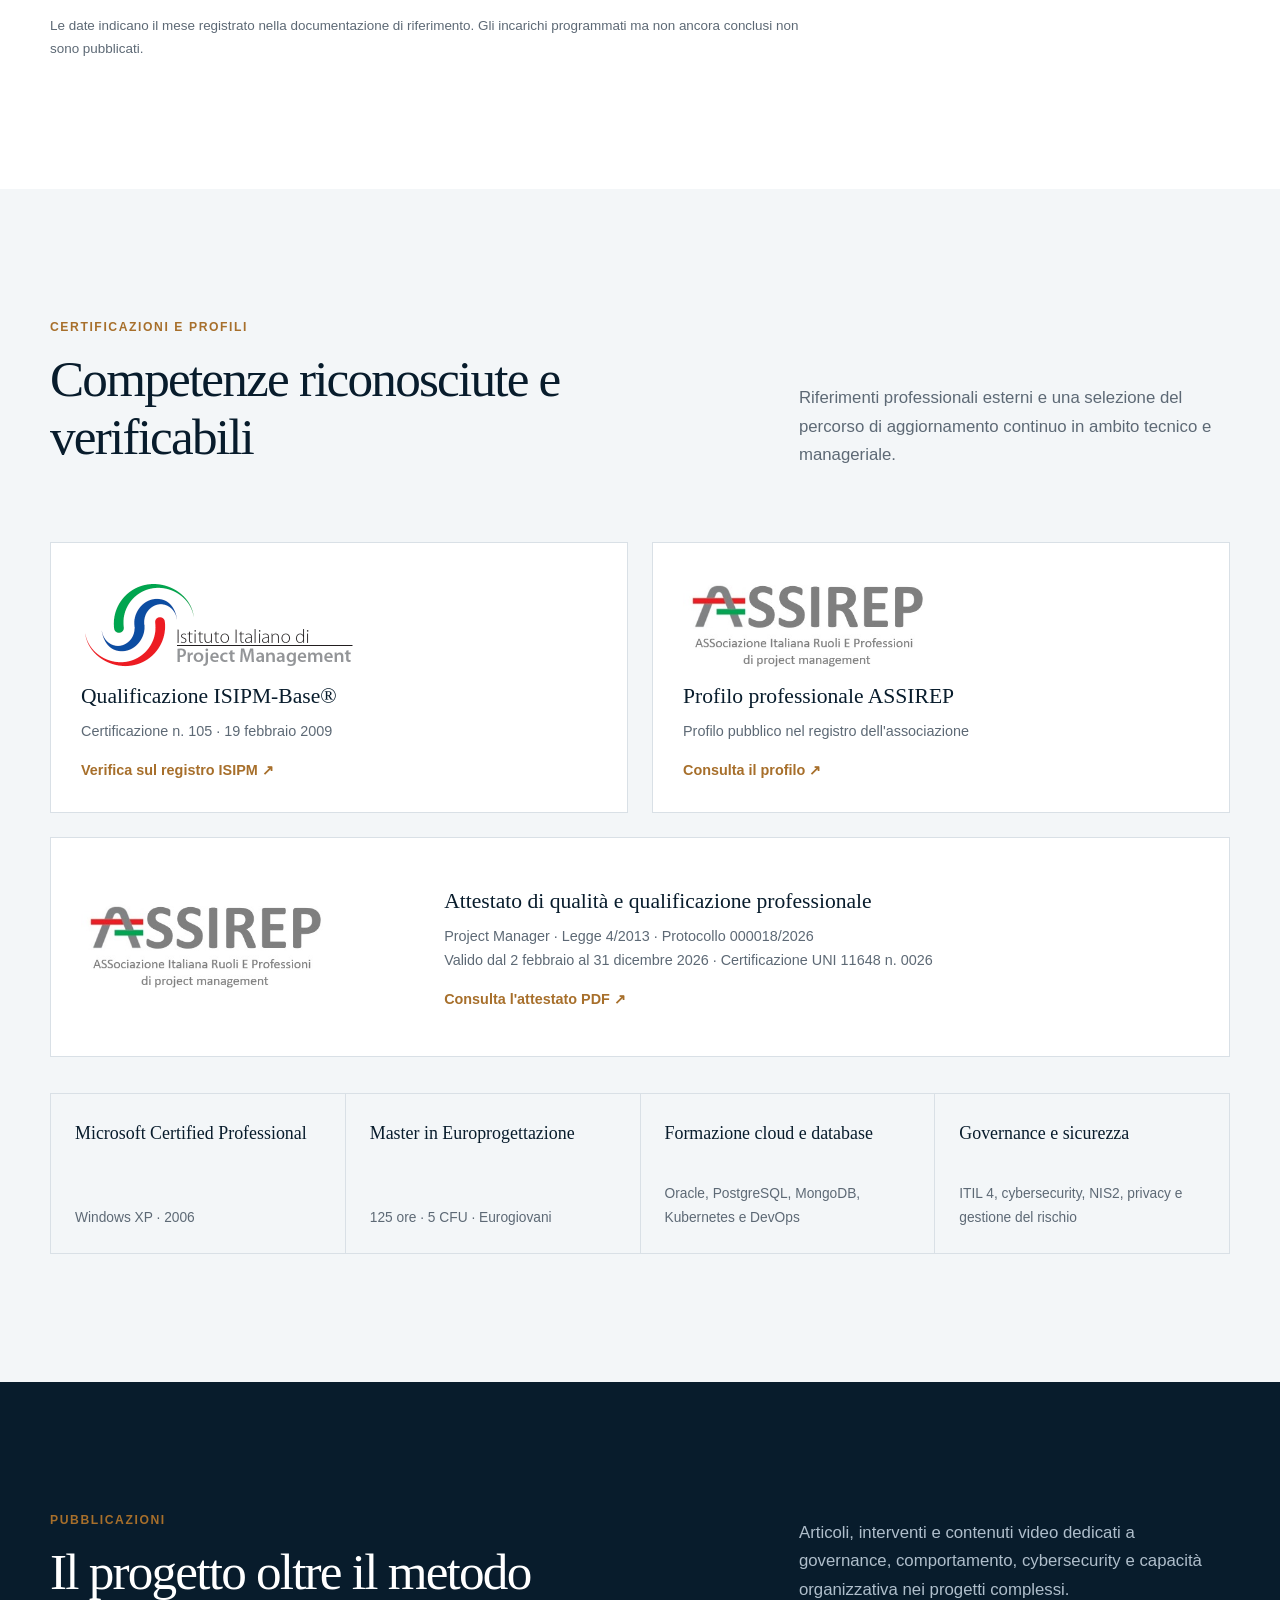
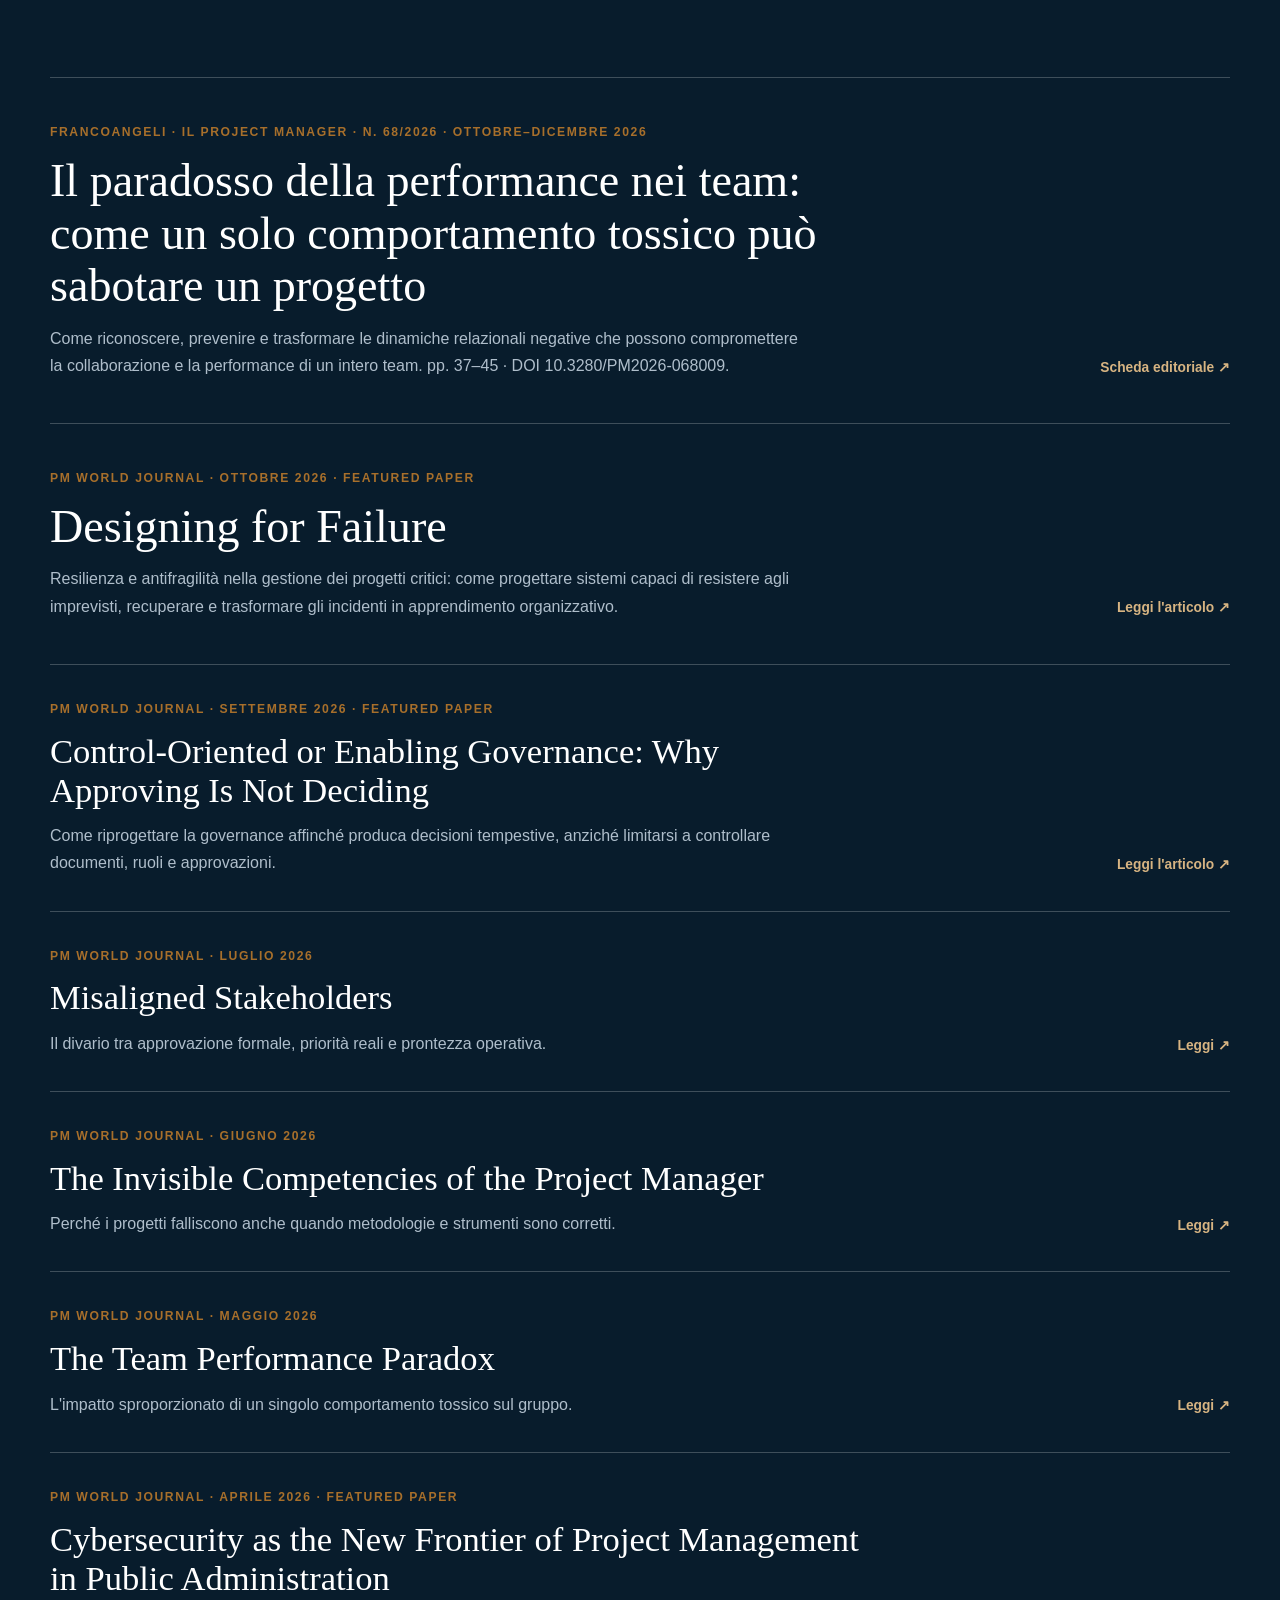
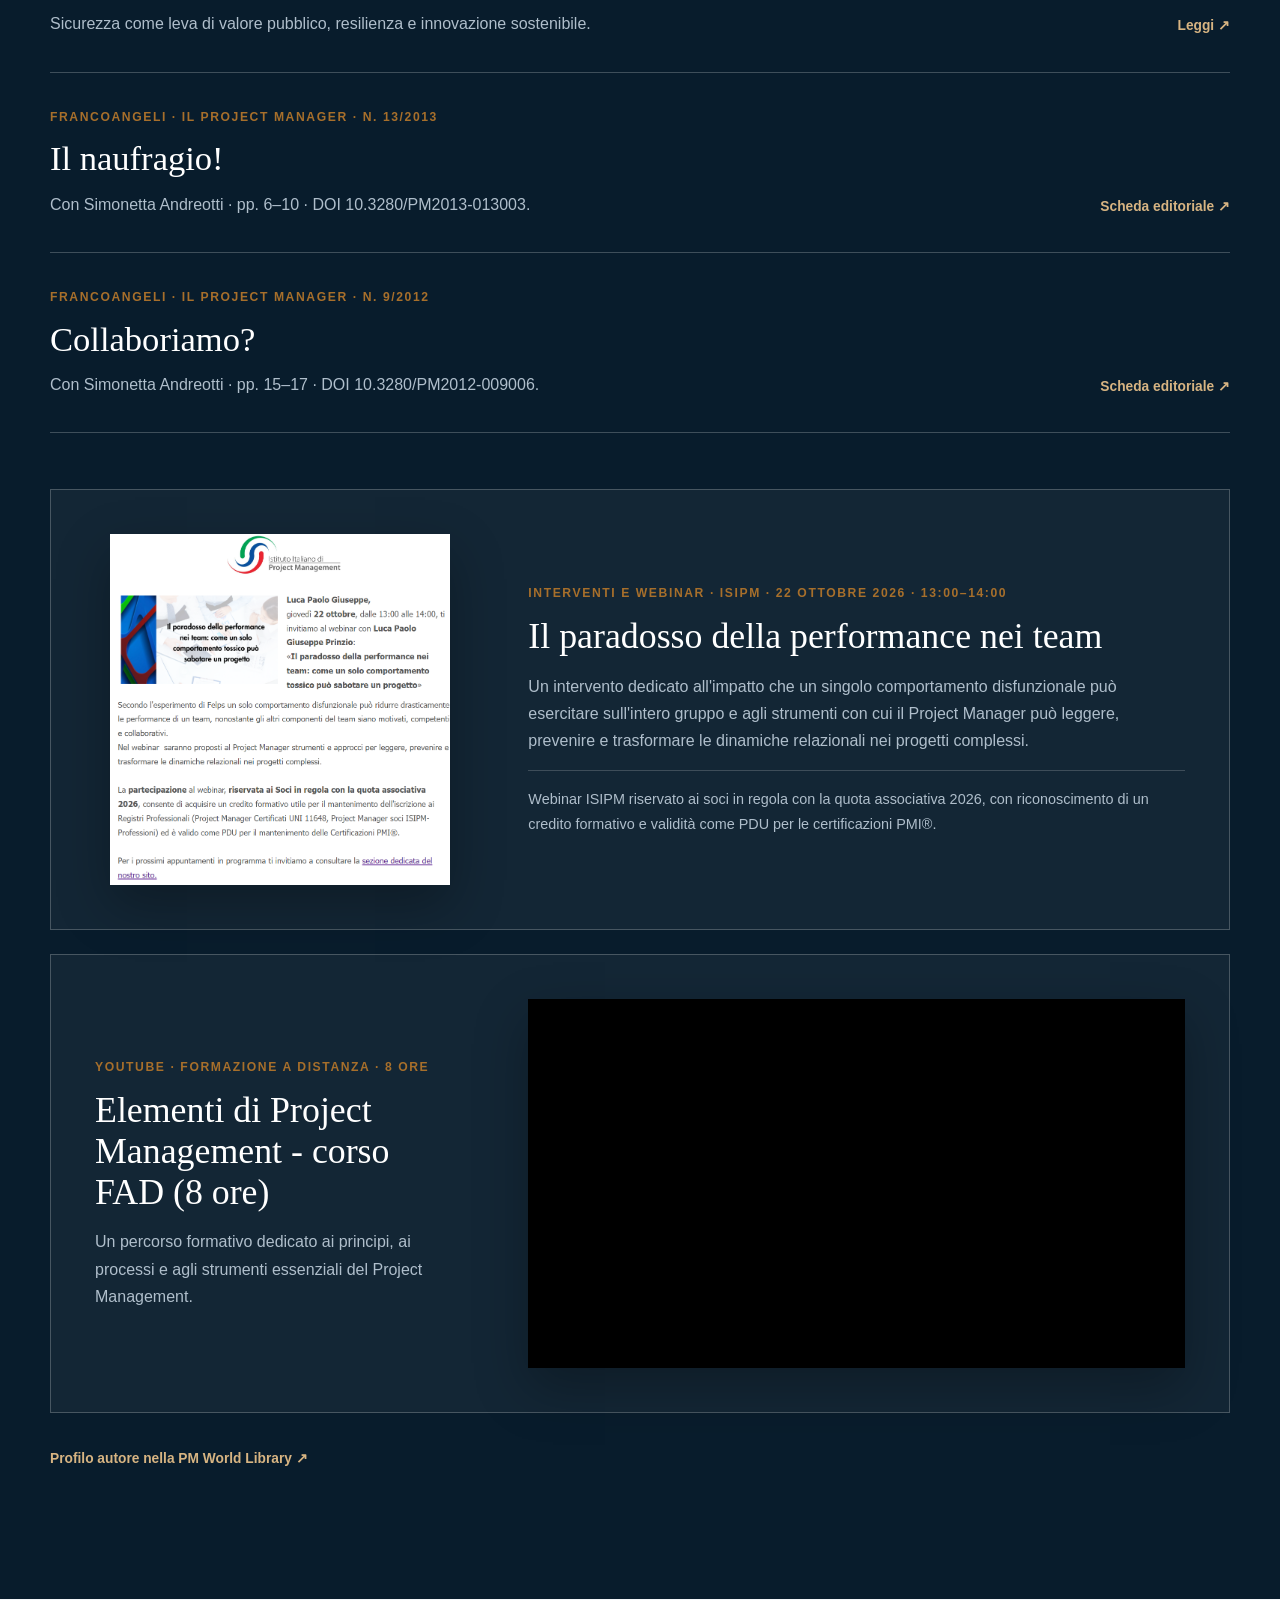
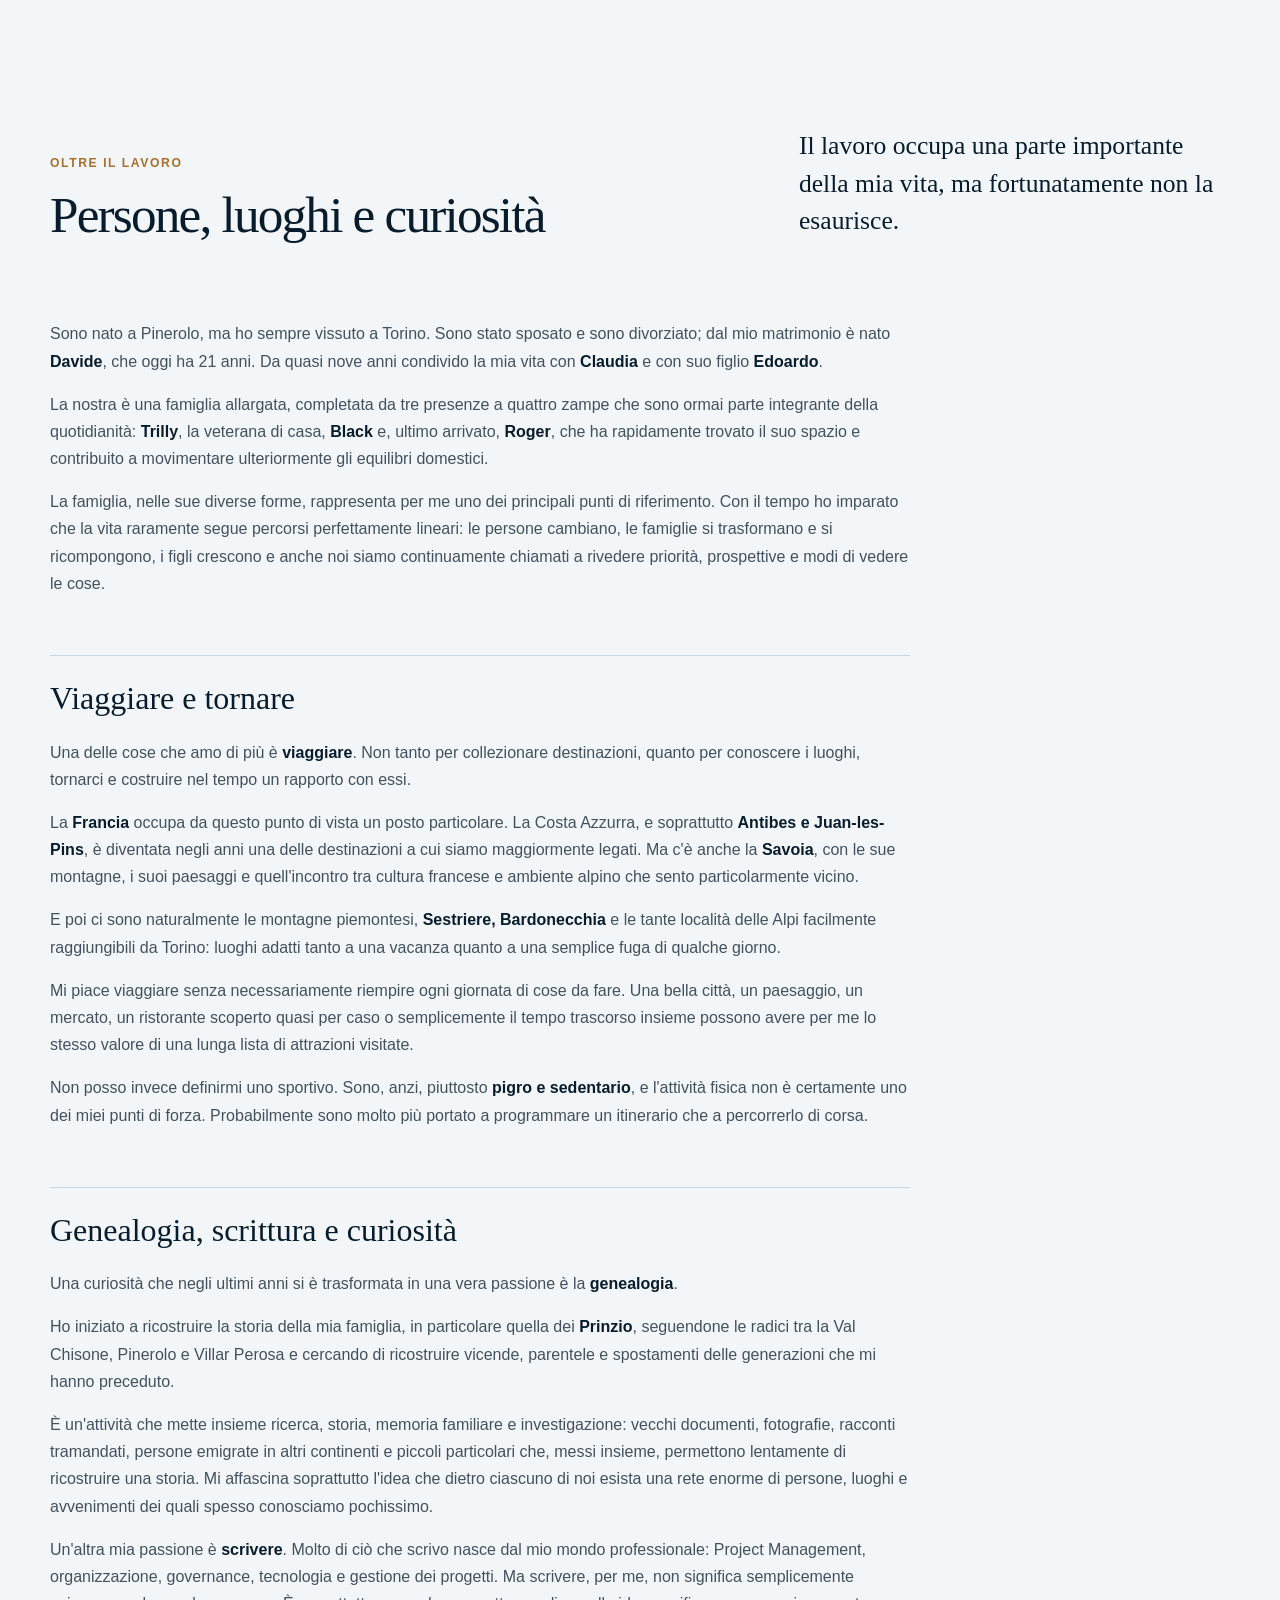
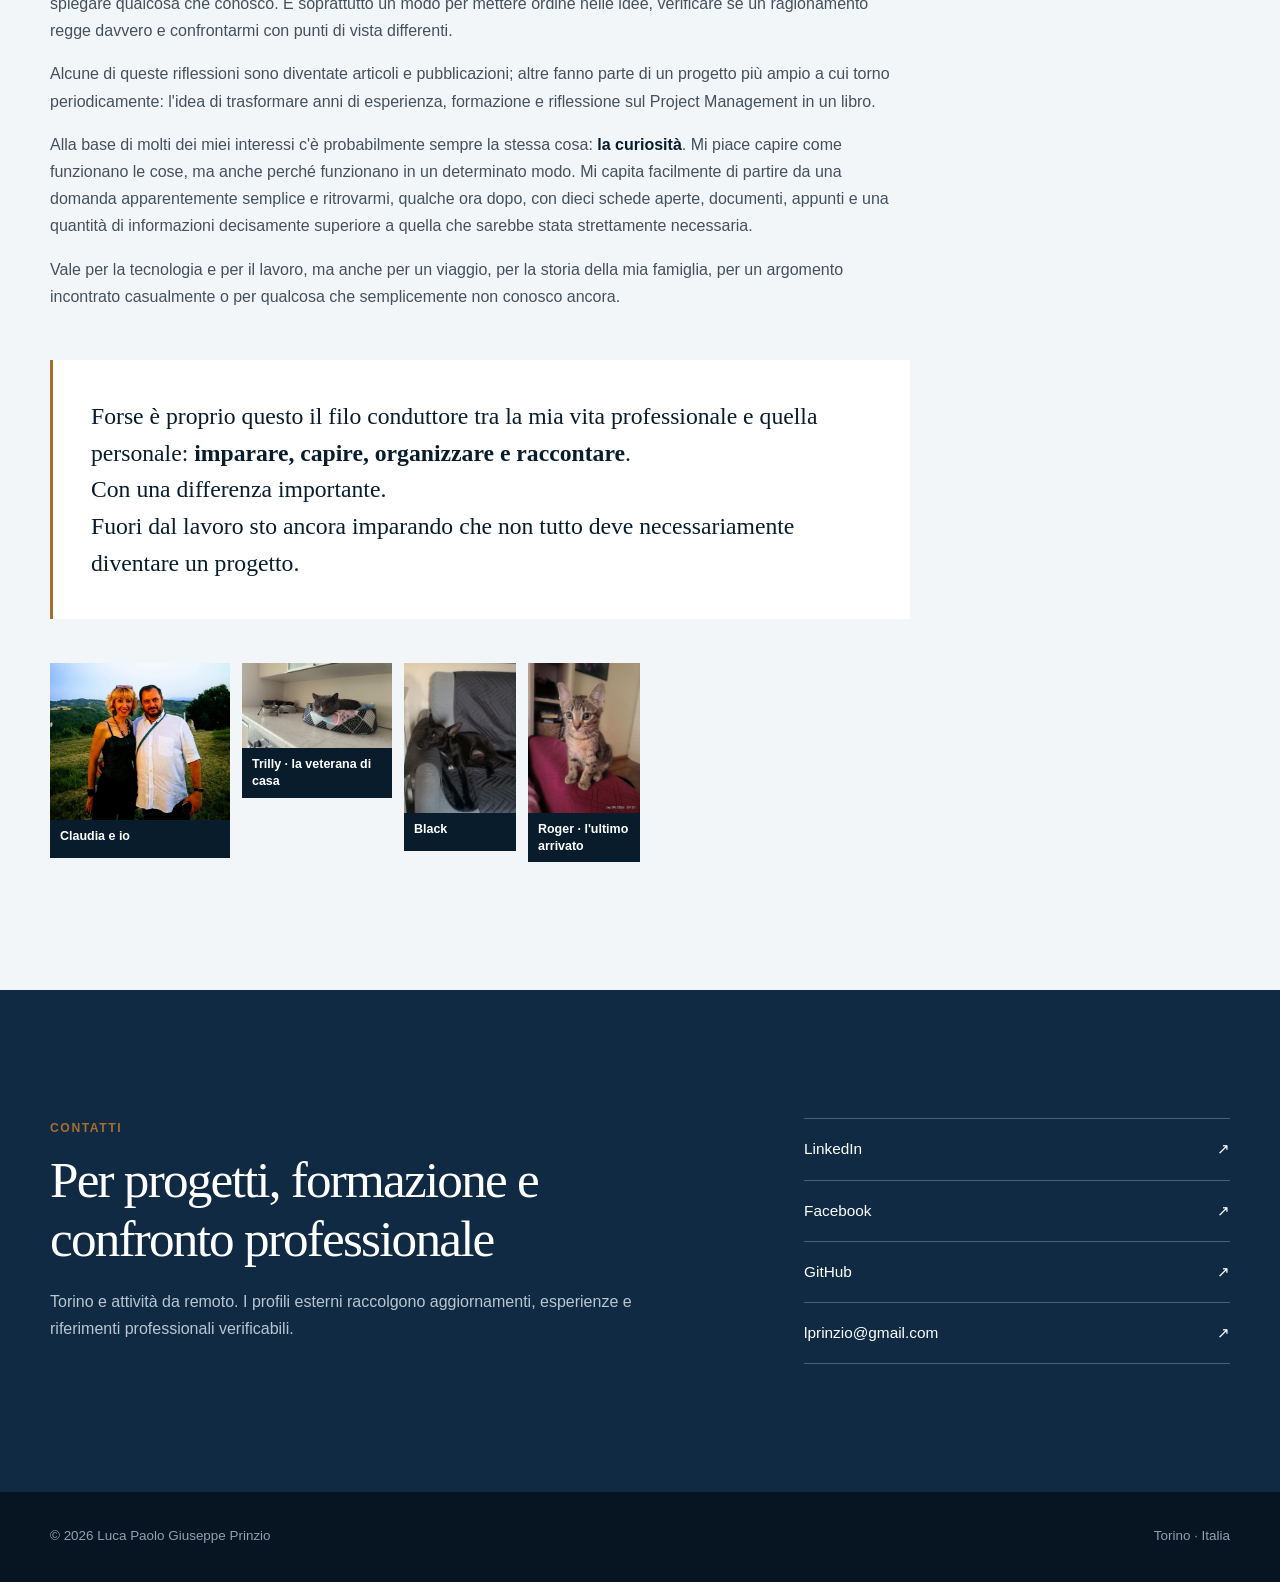
==== commit 5e80df4c: "Add 2026 Il Project Manager article" ====
--- a/index.html
+++ b/index.html
@@ -576,6 +576,19 @@
           <div class="publication-list">
             <article class="publication-card featured-publication">
               <div>
+                <p class="publication-meta">FrancoAngeli · Il Project Manager · N. 68/2026 · Ottobre–dicembre 2026</p>
+                <h3>Il paradosso della performance nei team: come un solo comportamento tossico può sabotare un progetto</h3>
+                <p>
+                  Come riconoscere, prevenire e trasformare le dinamiche relazionali negative che
+                  possono compromettere la collaborazione e la performance di un intero team.
+                  pp. 37–45 · DOI 10.3280/PM2026-068009.
+                </p>
+              </div>
+              <a href="https://www.francoangeli.it/riviste/articolo/81182" target="_blank" rel="noopener noreferrer">Scheda editoriale ↗</a>
+            </article>
+
+            <article class="publication-card featured-publication">
+              <div>
                 <p class="publication-meta">PM World Journal · Ottobre 2026 · Featured Paper</p>
                 <h3>Designing for Failure</h3>
                 <p>
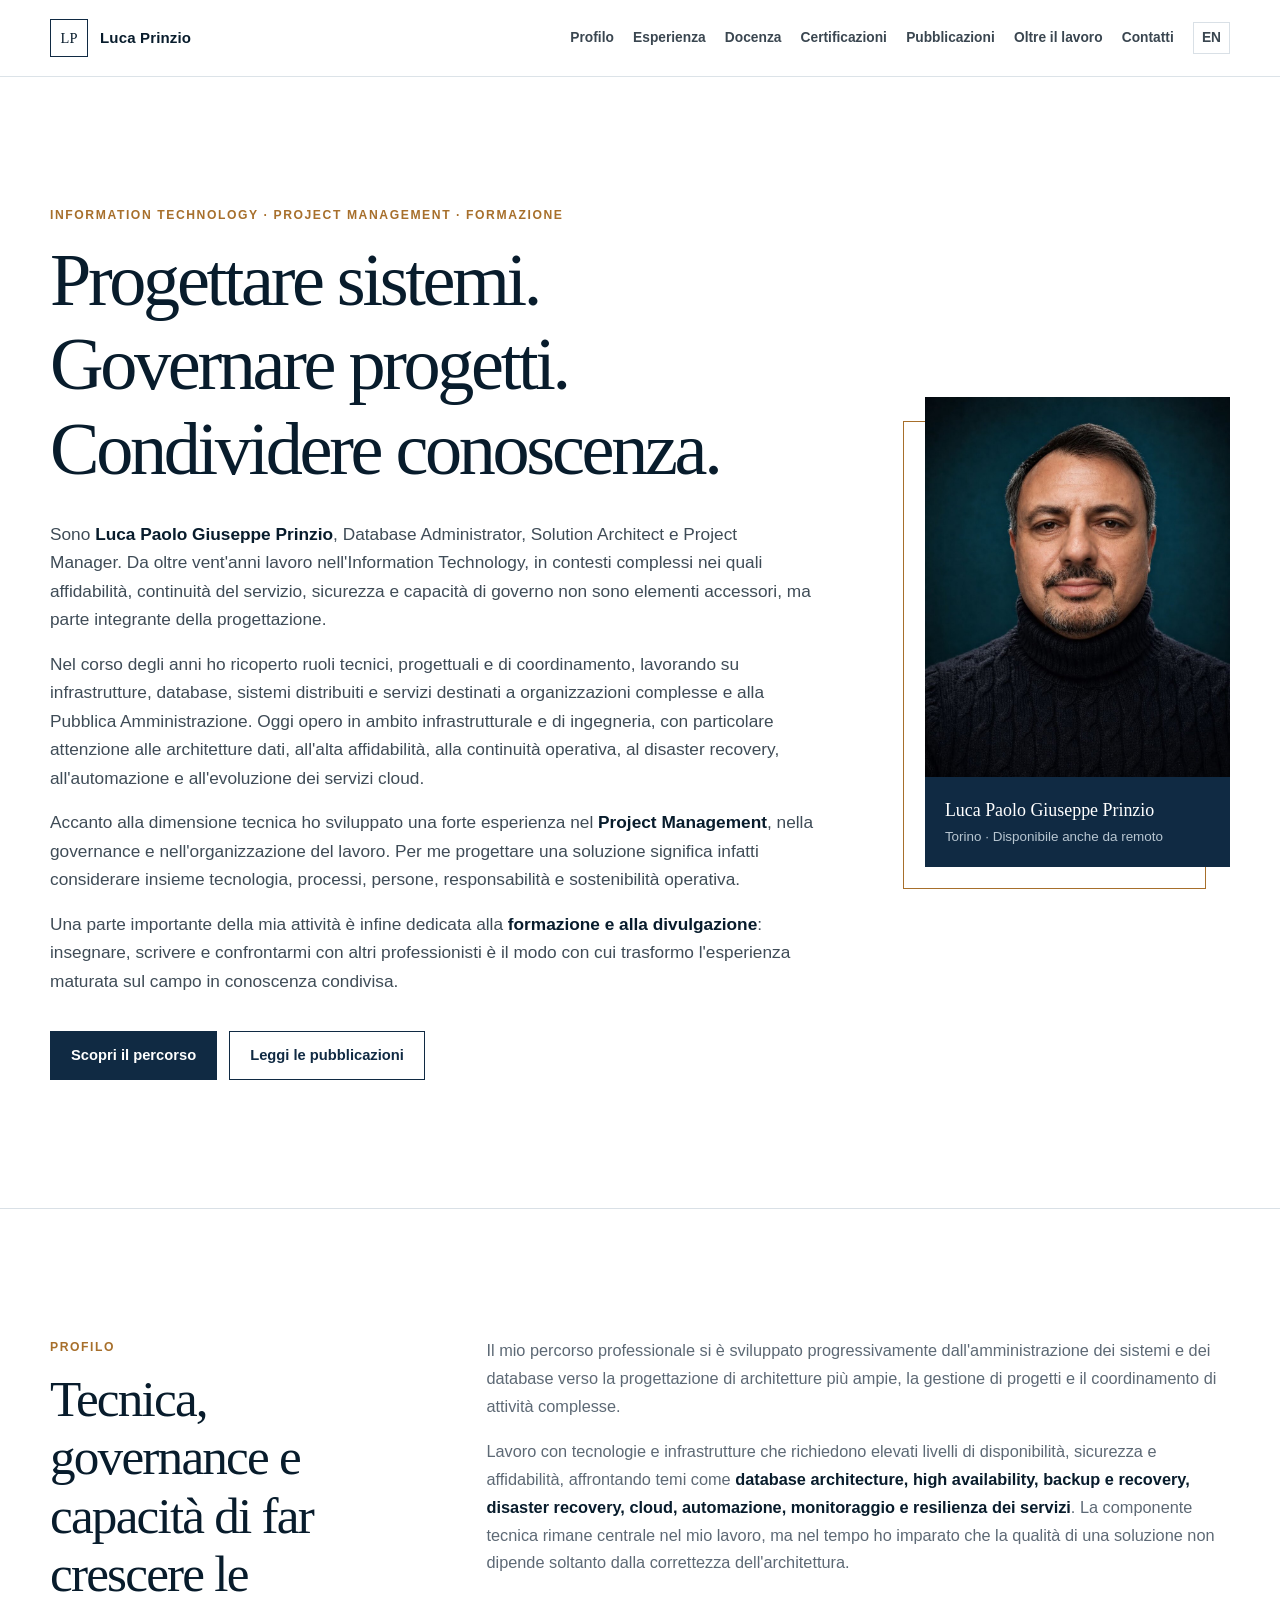
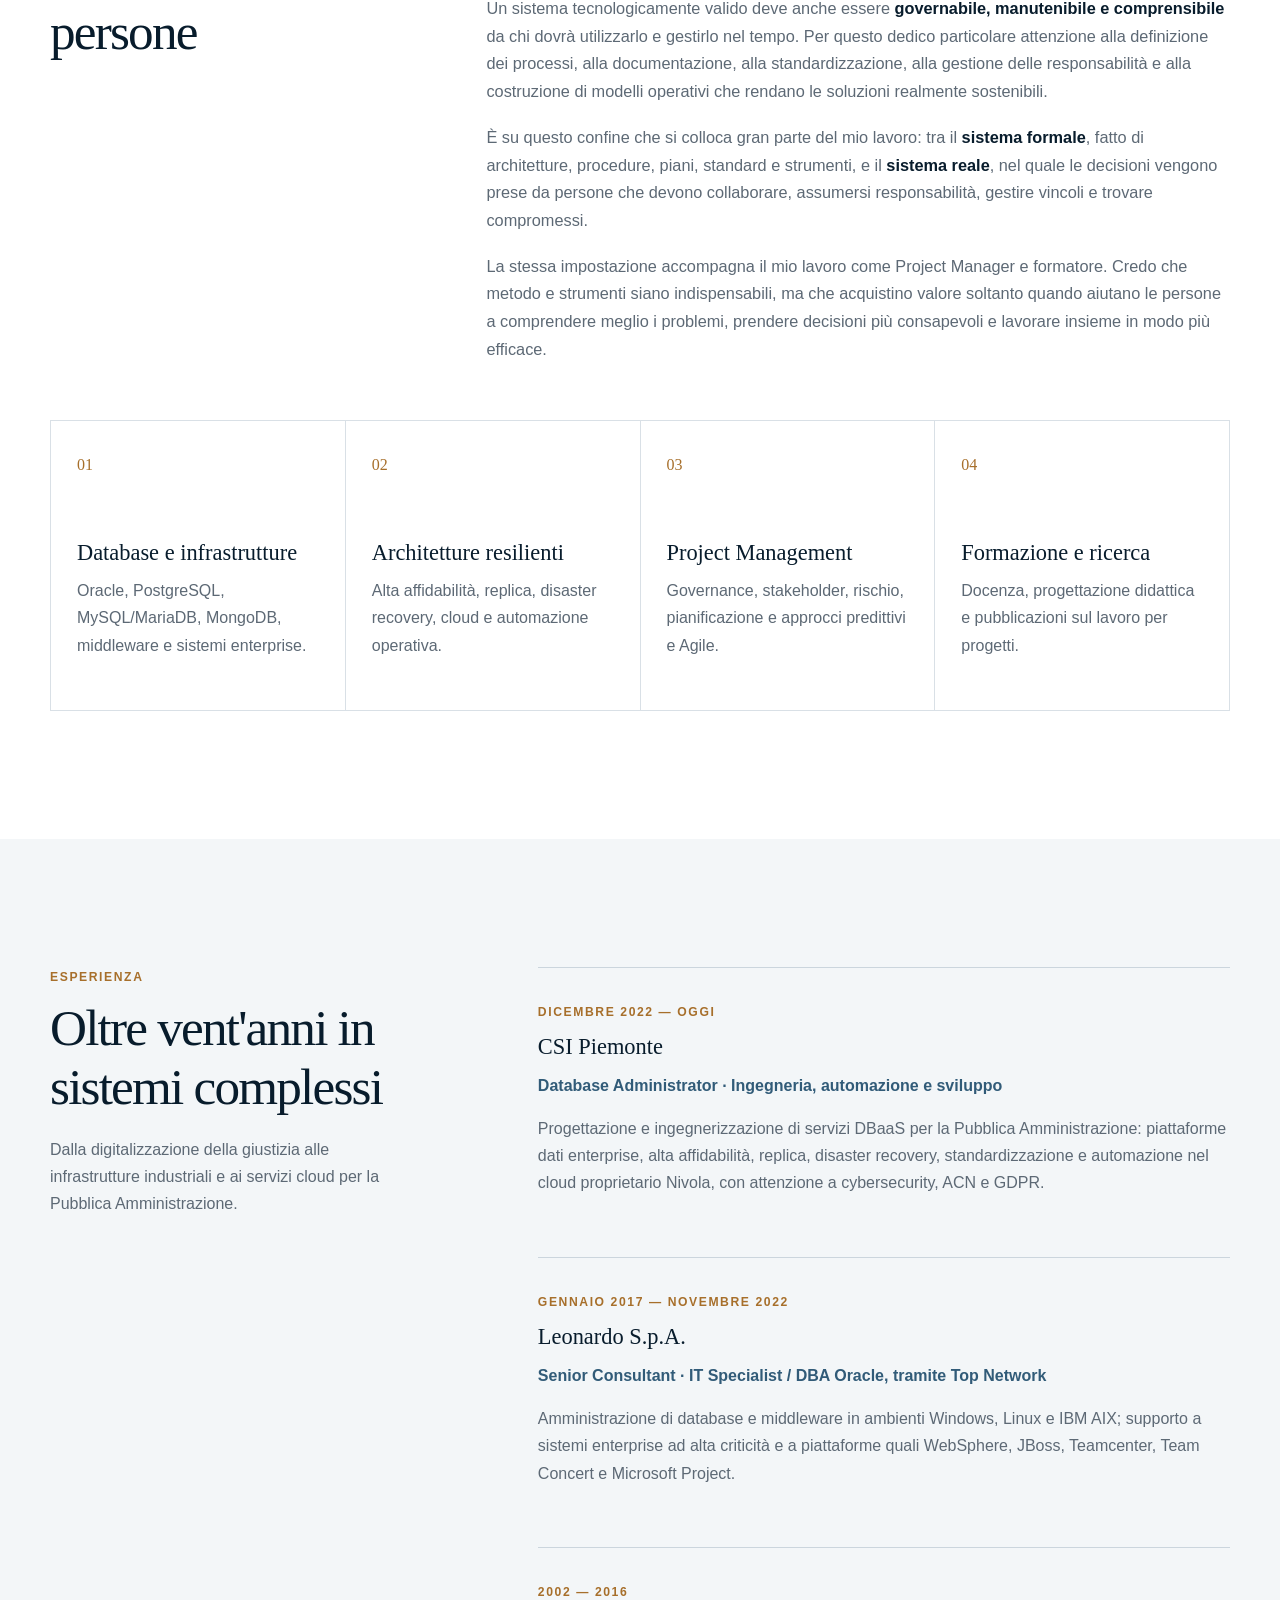
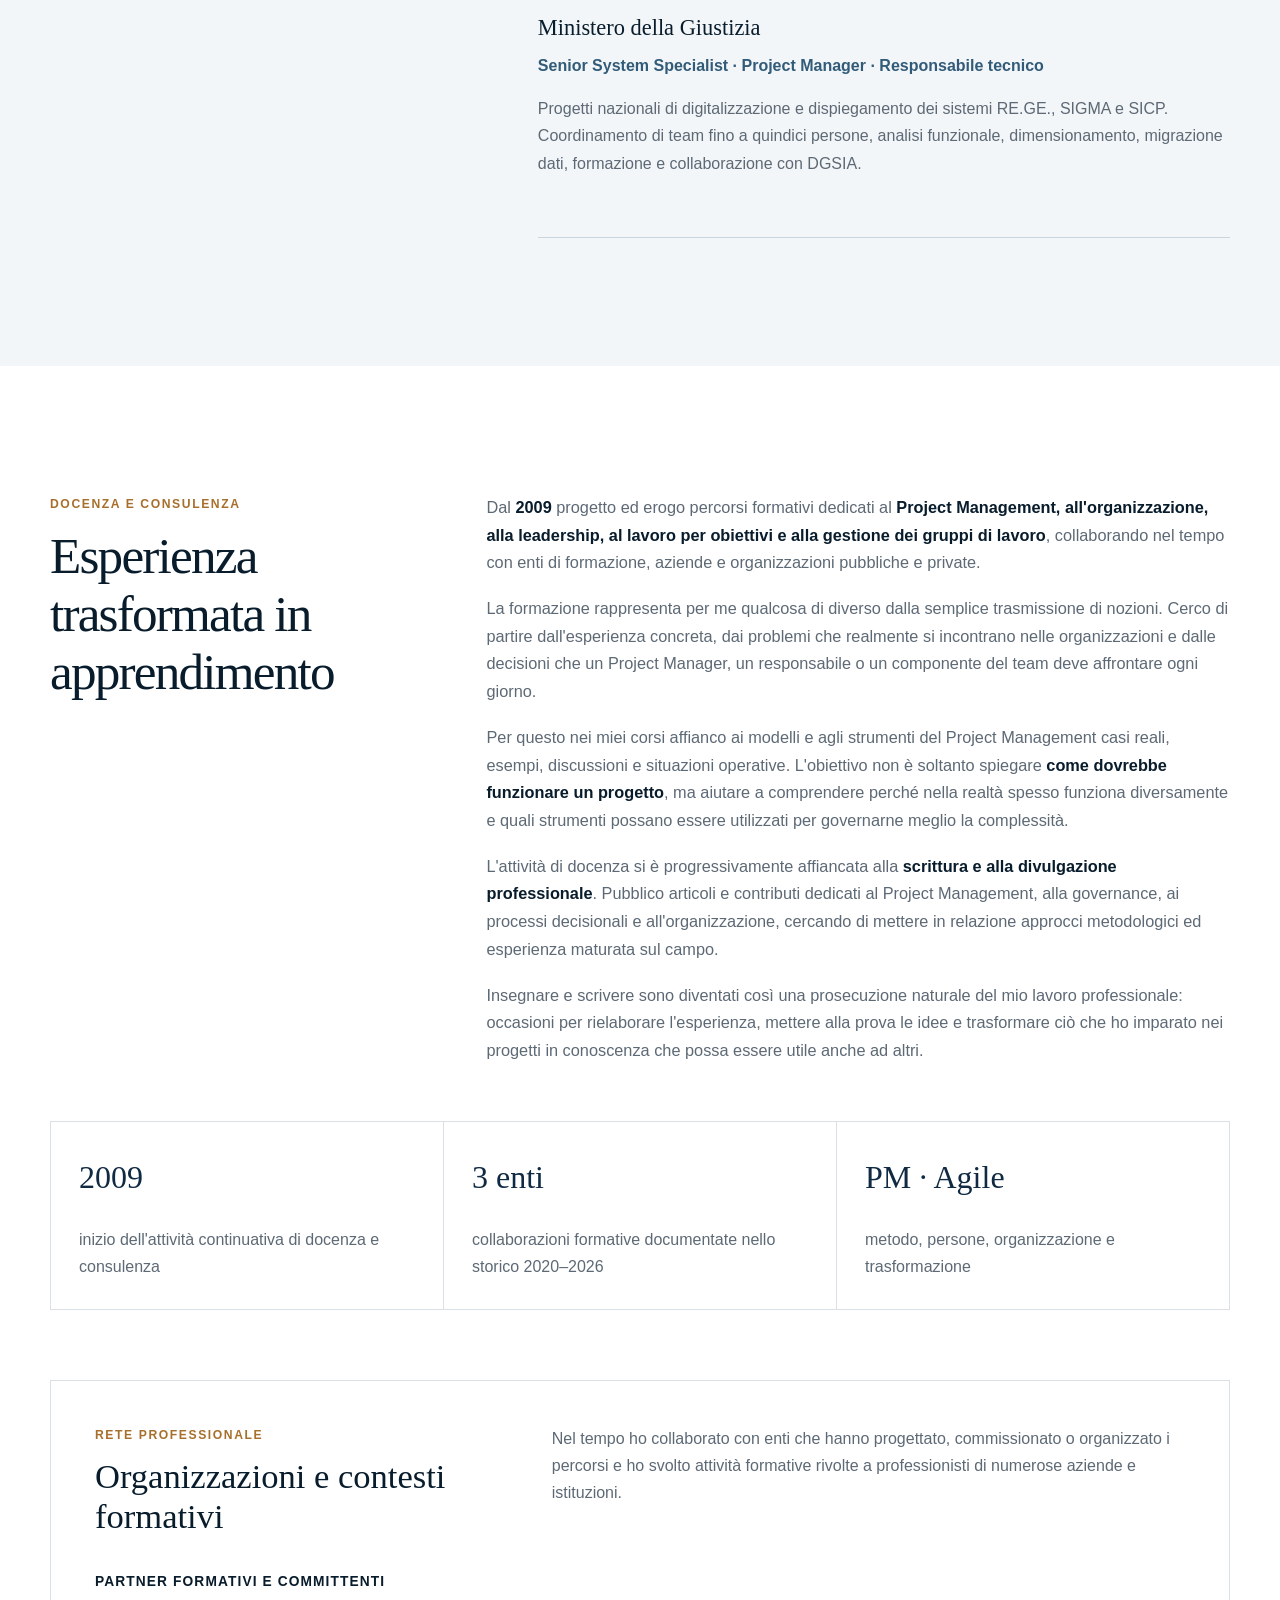
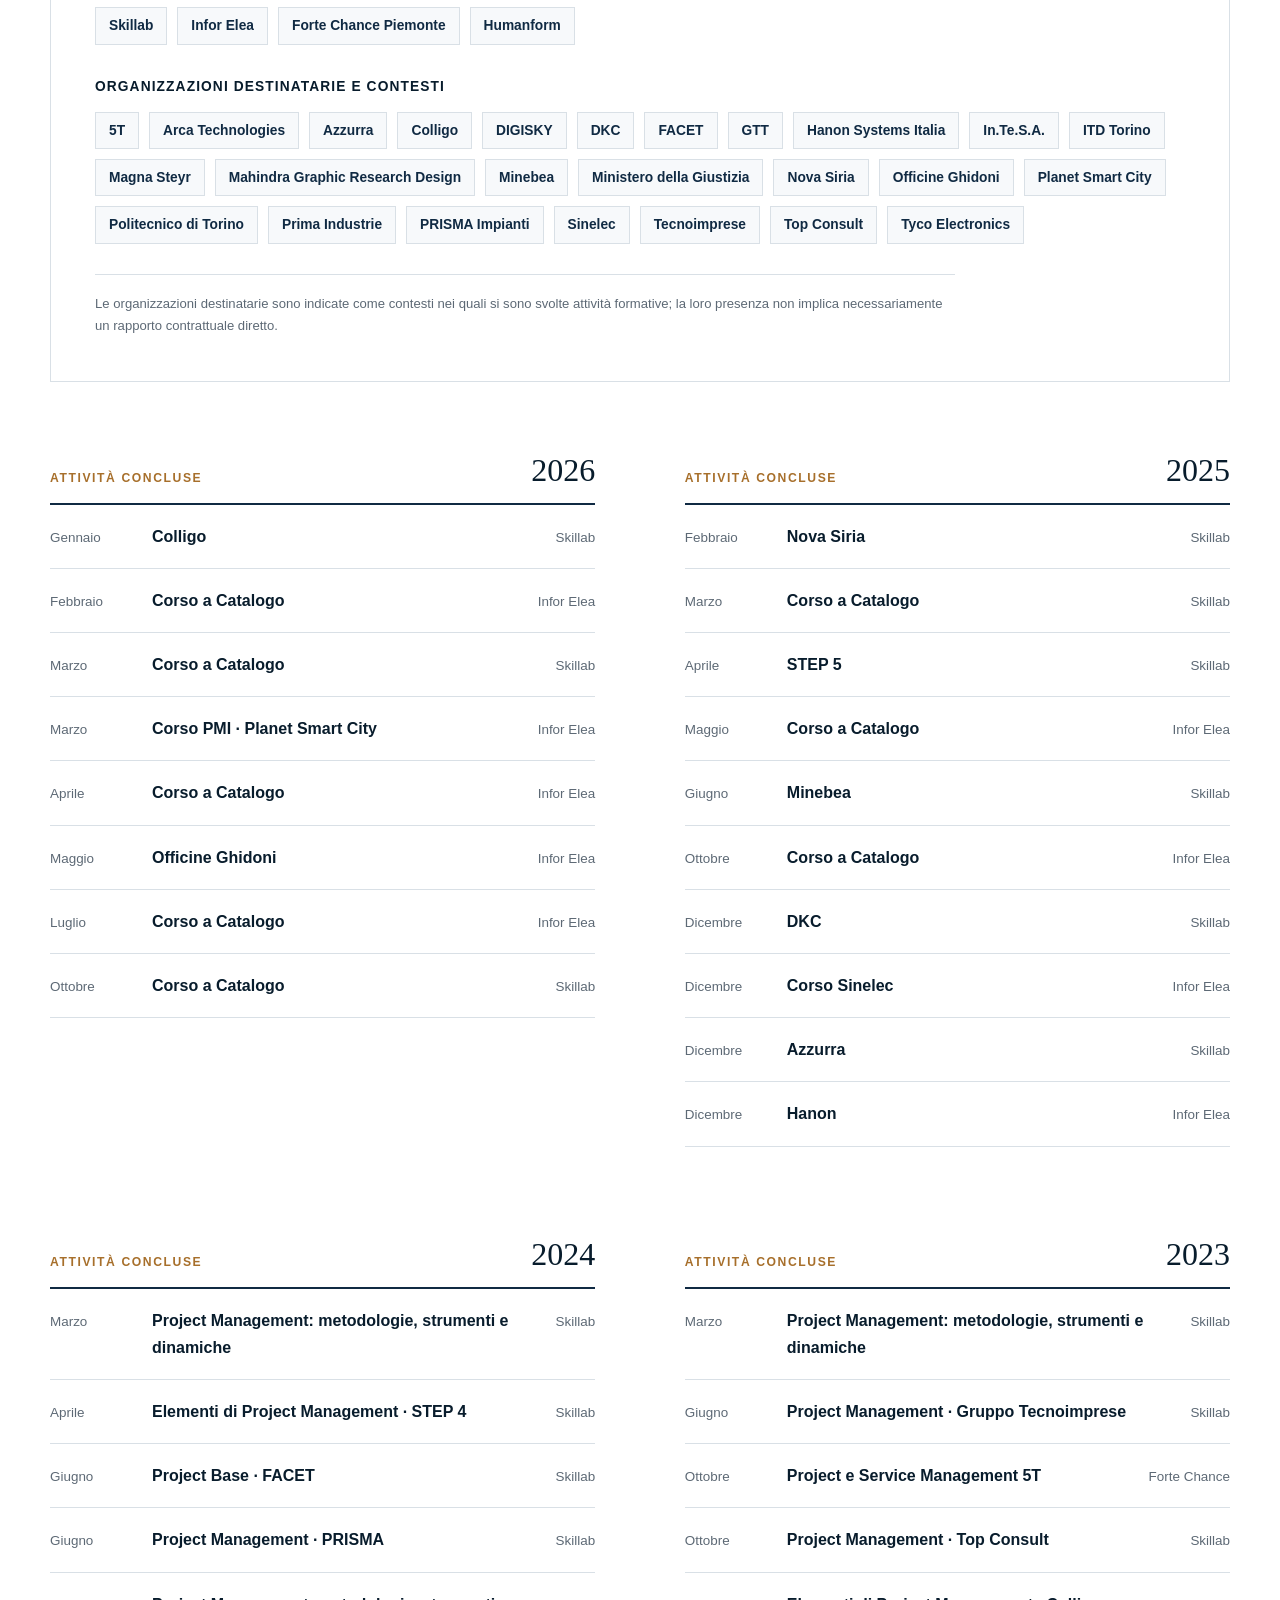
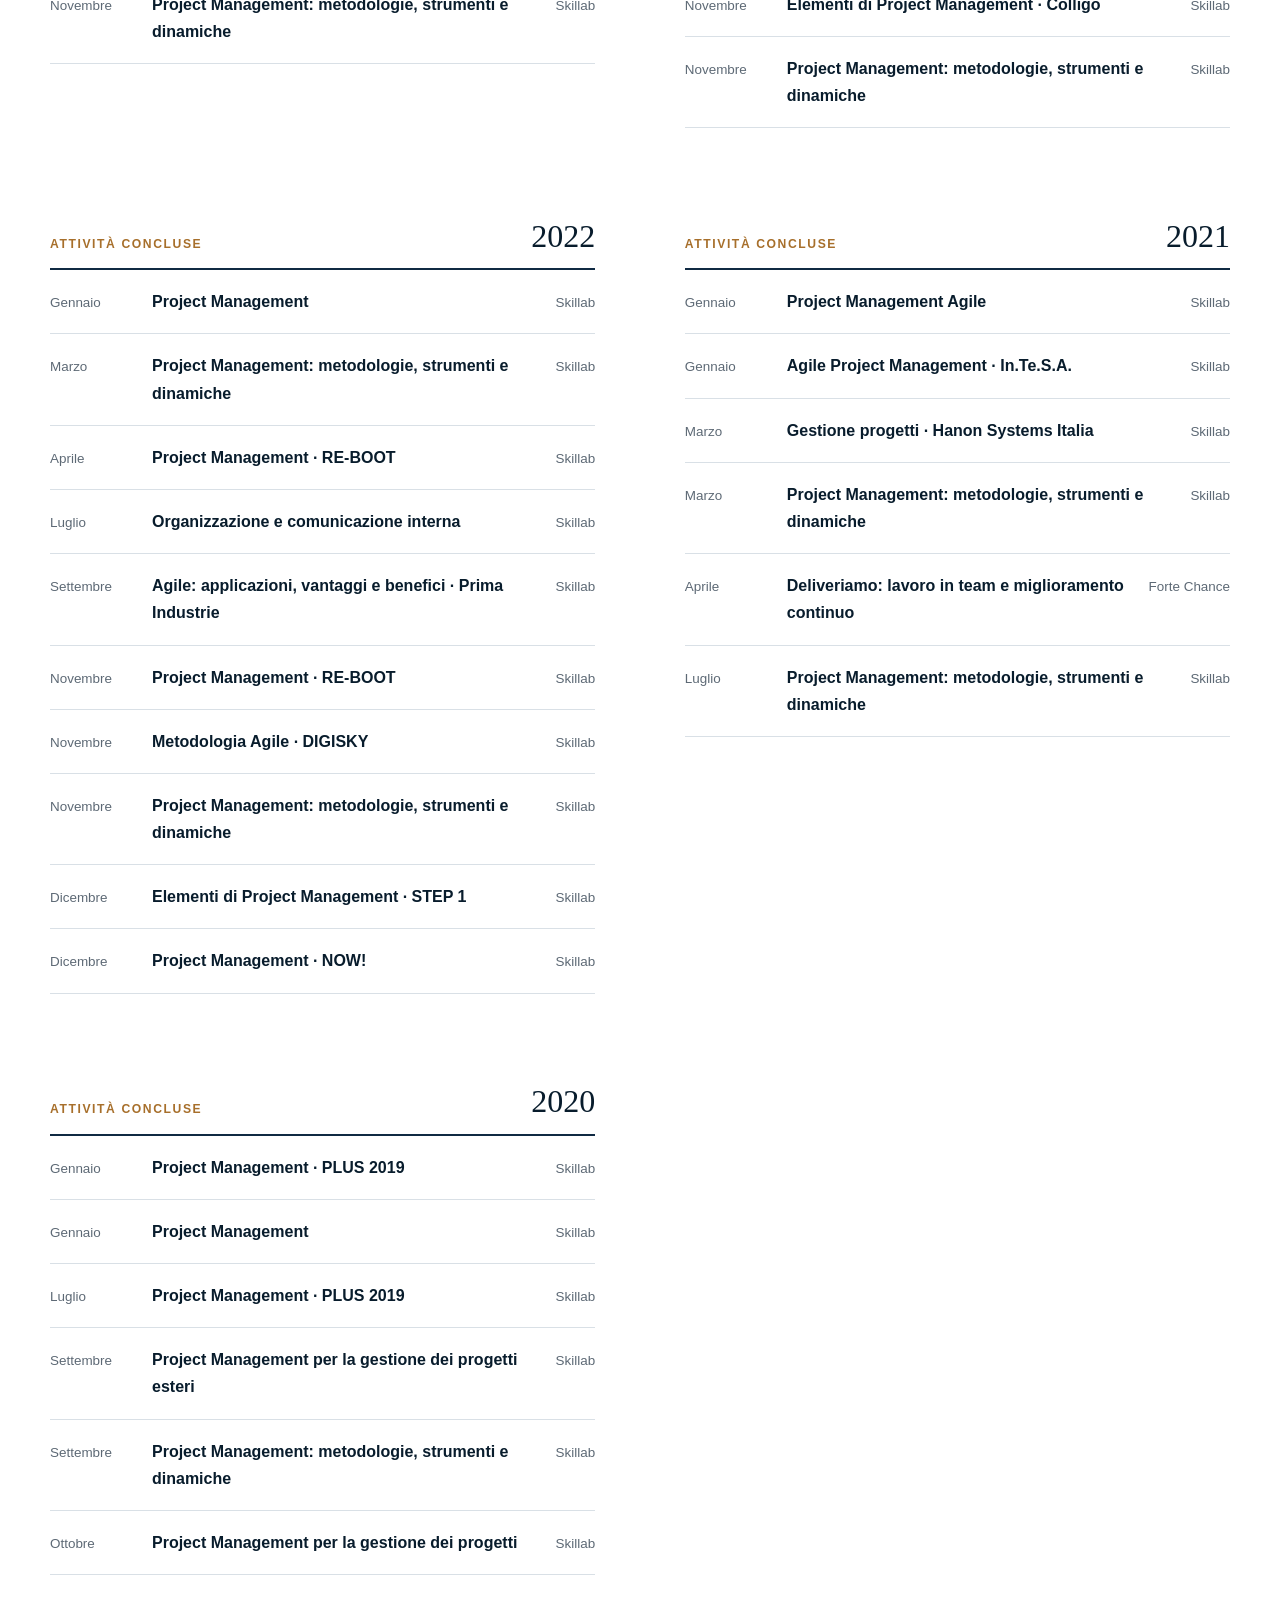
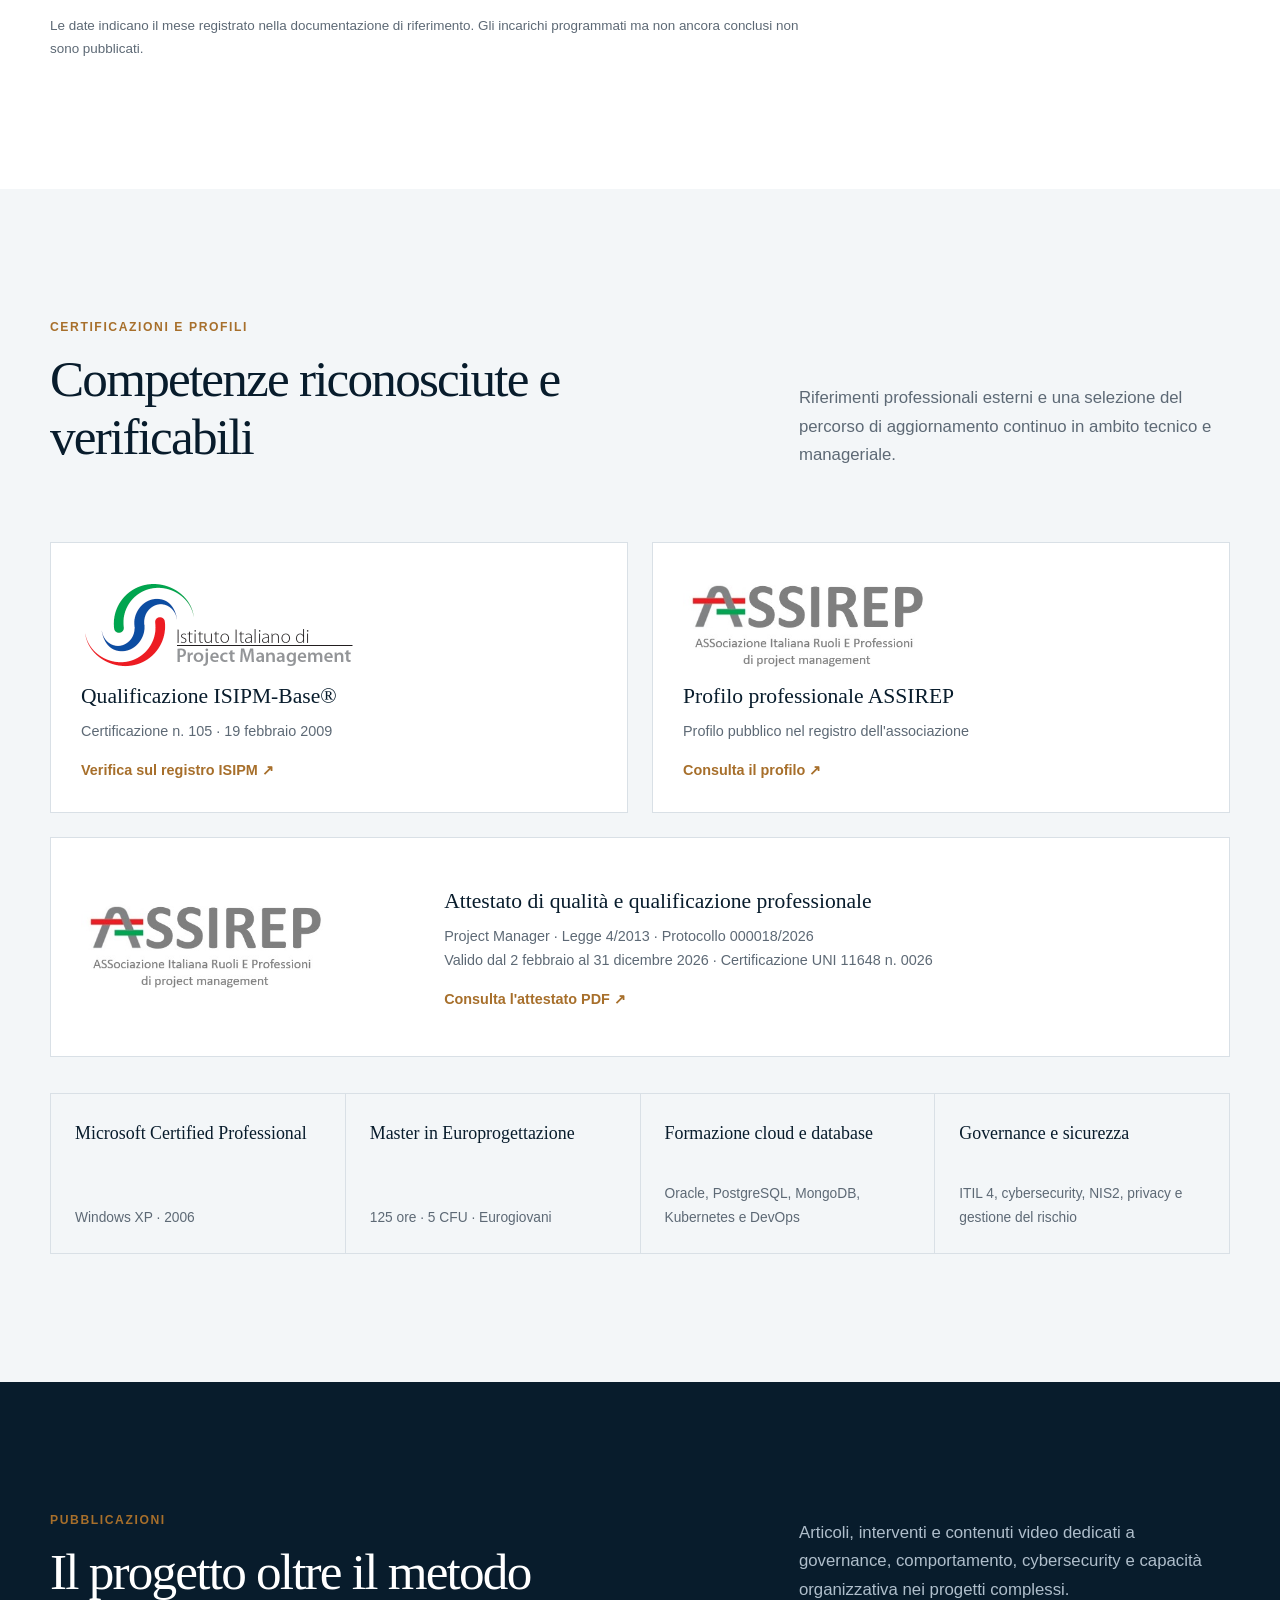
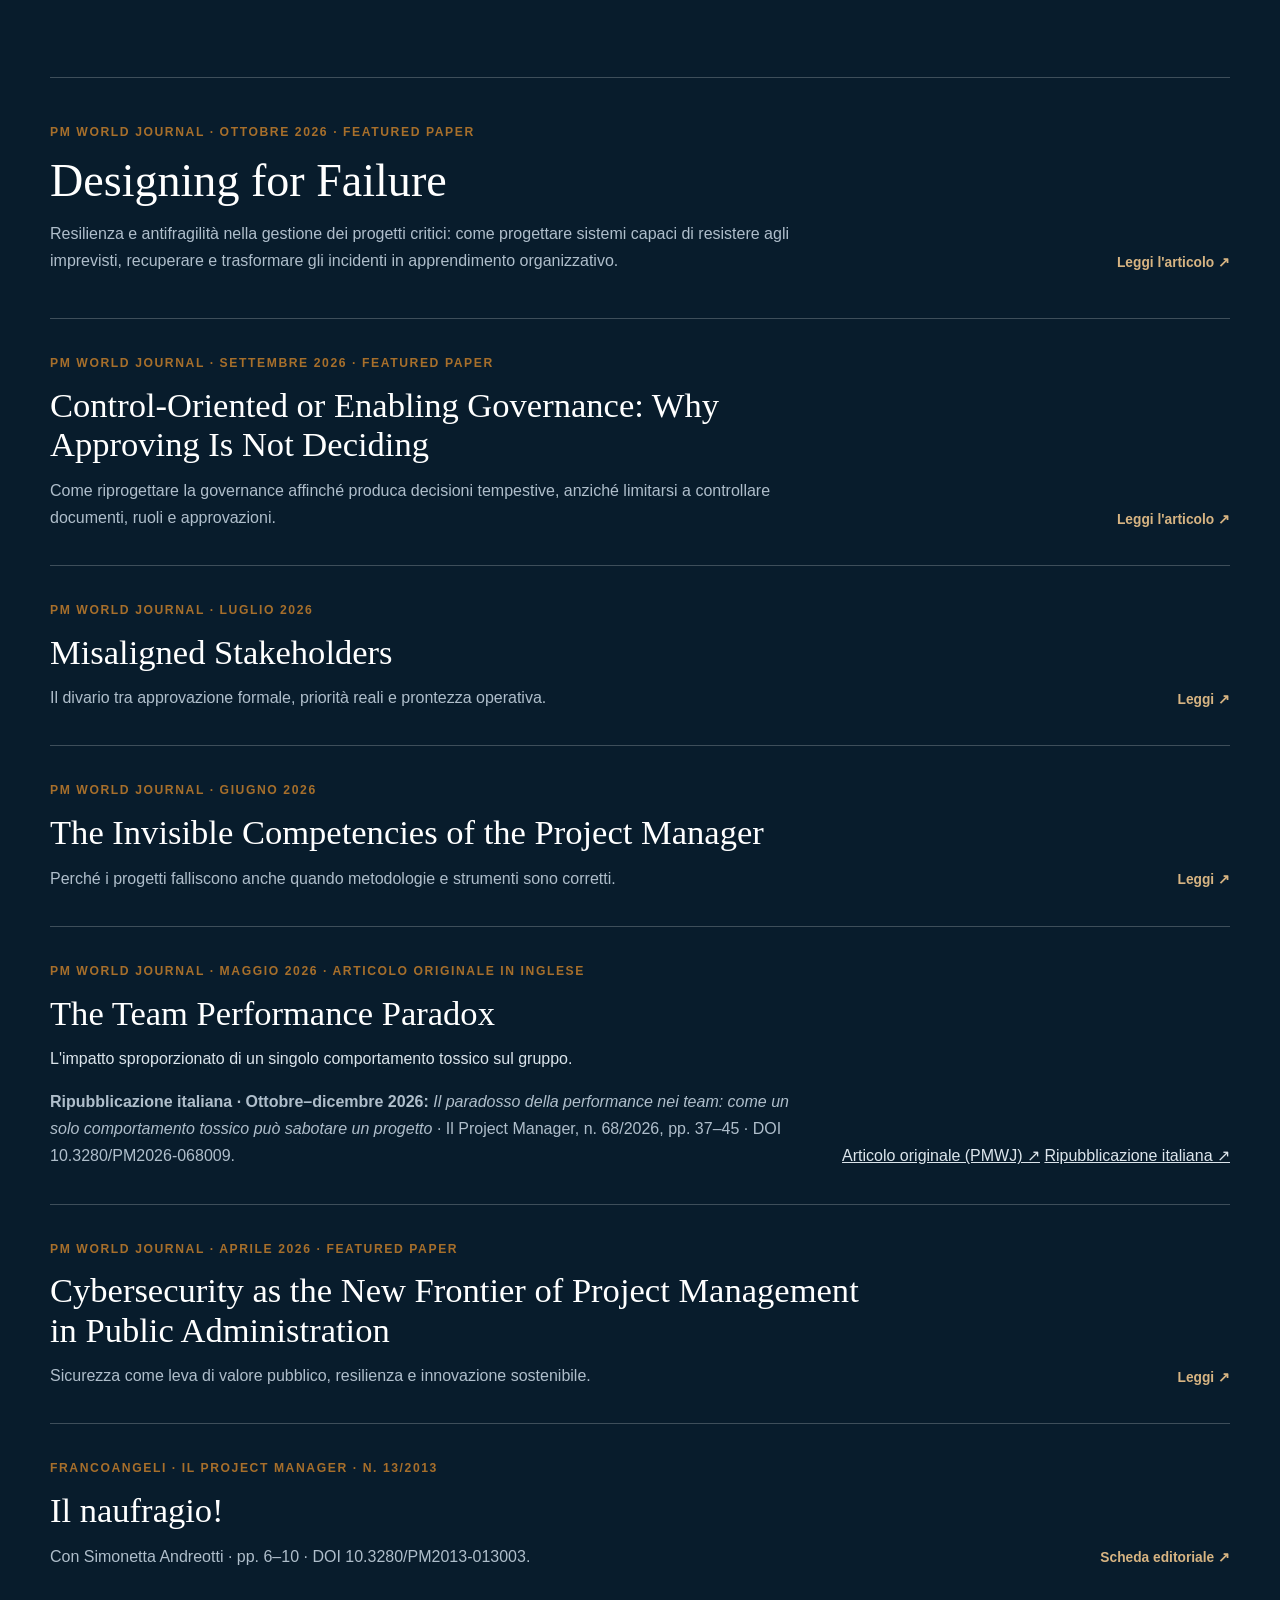
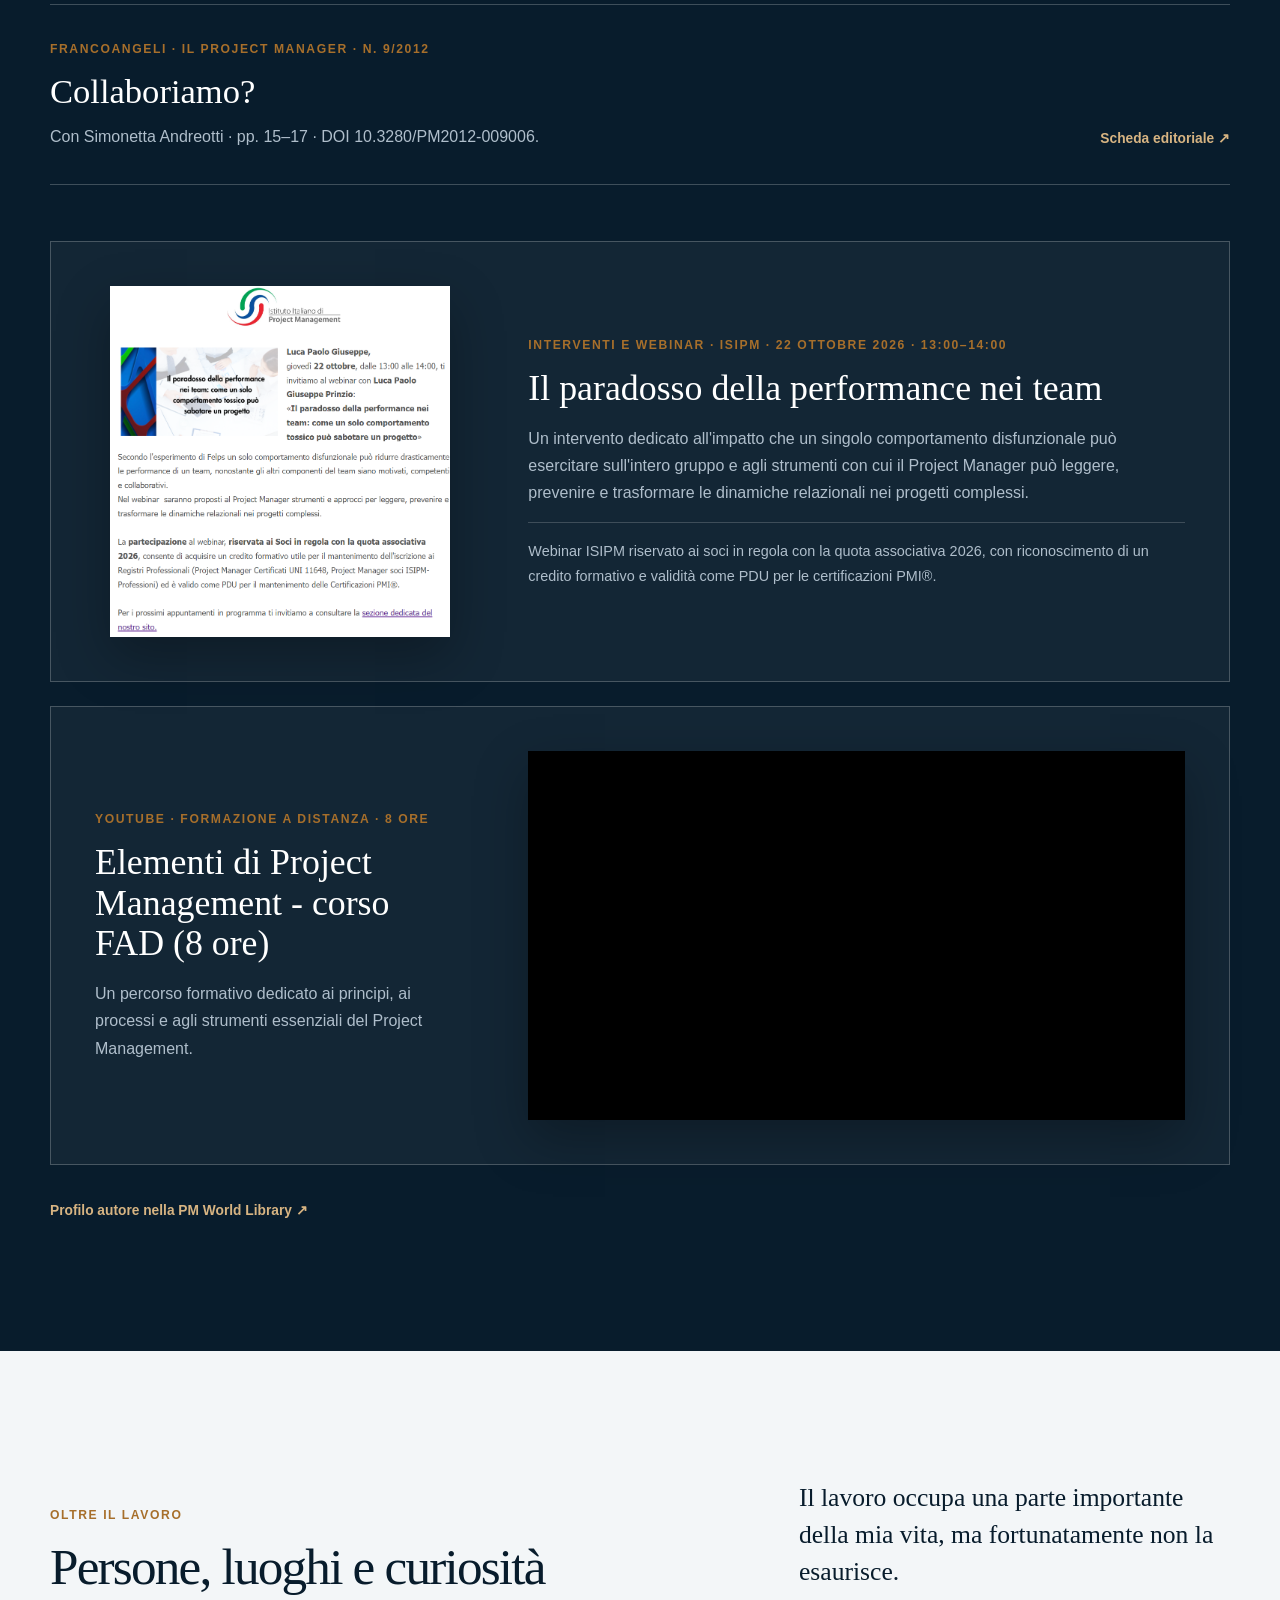
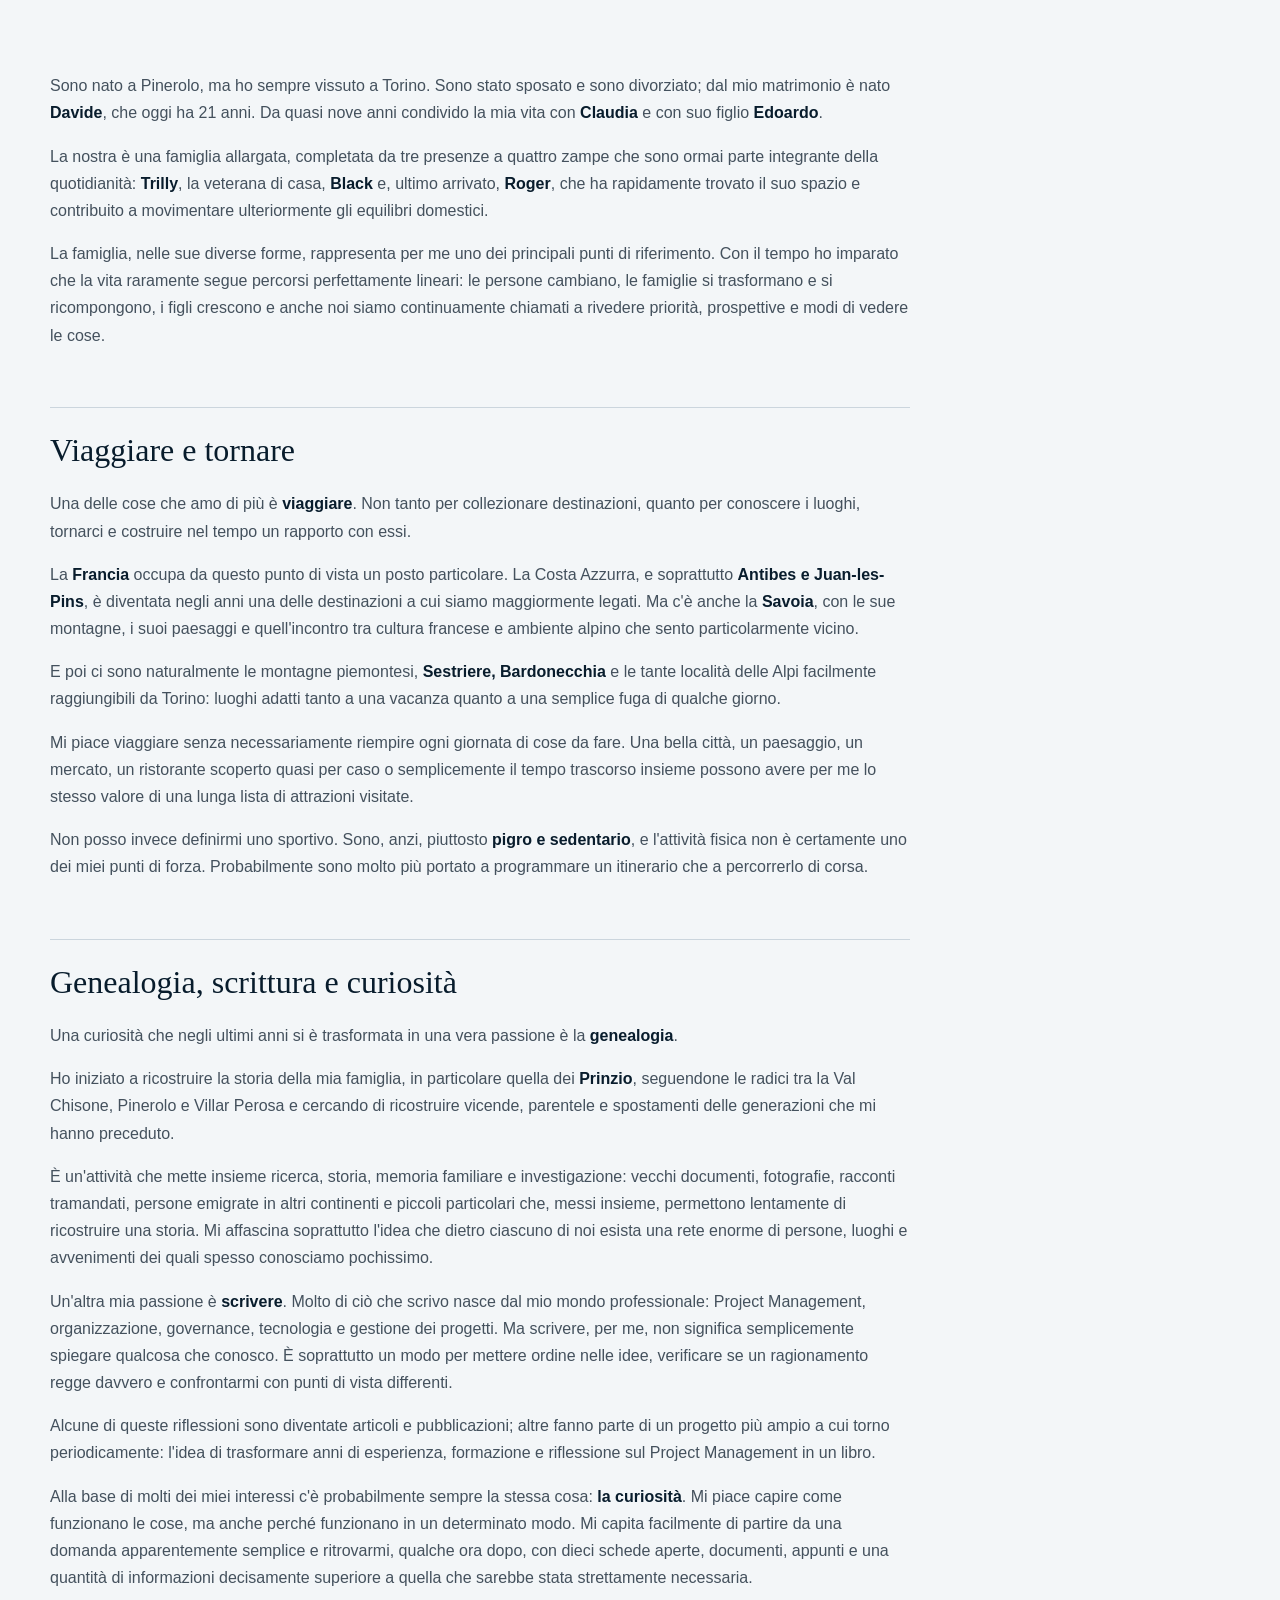
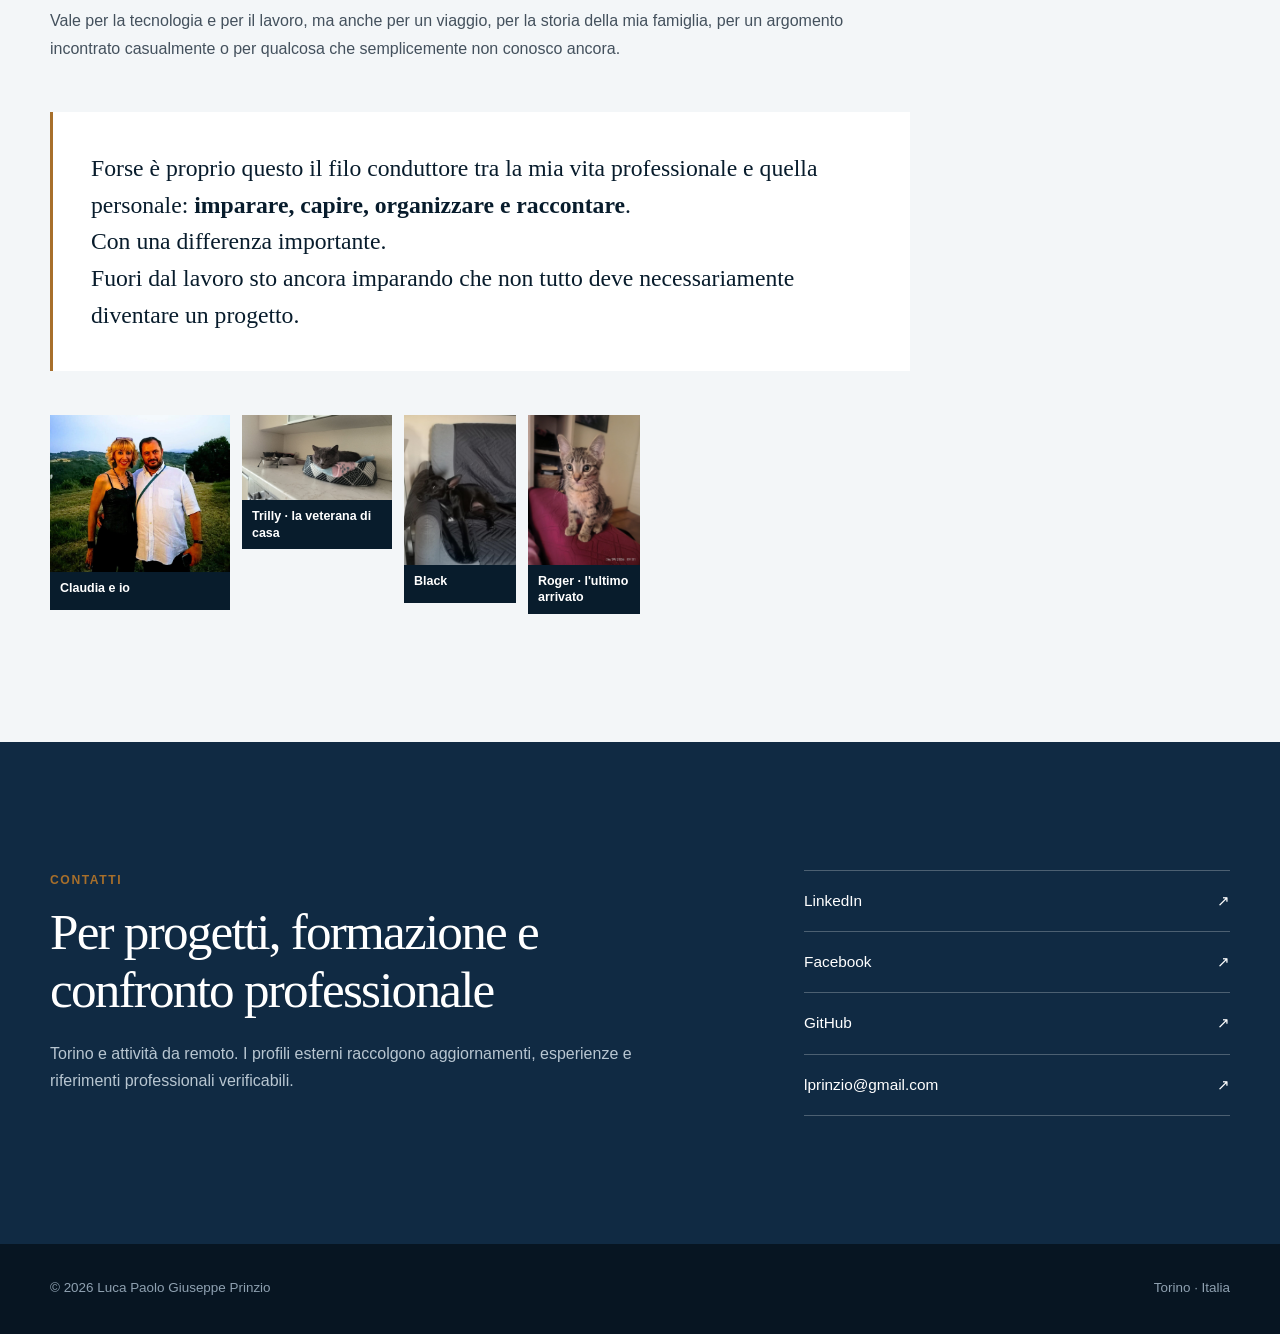
==== commit b7243a3f: "Link PMWJ article to Italian republication" ====
--- a/index.html
+++ b/index.html
@@ -21,7 +21,7 @@
     <link rel="alternate" hreflang="en" href="https://lprinzio.github.io/en/" />
     <link rel="alternate" hreflang="x-default" href="https://lprinzio.github.io/" />
     <link rel="icon" href="favicon.svg" type="image/svg+xml" />
-    <link rel="stylesheet" href="styles.css?v=20261016-2" />
+    <link rel="stylesheet" href="styles.css?v=20261115-1" />
     <script src="script.js" defer></script>
     <script type="application/ld+json">
       {
@@ -576,19 +576,6 @@
           <div class="publication-list">
             <article class="publication-card featured-publication">
               <div>
-                <p class="publication-meta">FrancoAngeli · Il Project Manager · N. 68/2026 · Ottobre–dicembre 2026</p>
-                <h3>Il paradosso della performance nei team: come un solo comportamento tossico può sabotare un progetto</h3>
-                <p>
-                  Come riconoscere, prevenire e trasformare le dinamiche relazionali negative che
-                  possono compromettere la collaborazione e la performance di un intero team.
-                  pp. 37–45 · DOI 10.3280/PM2026-068009.
-                </p>
-              </div>
-              <a href="https://www.francoangeli.it/riviste/articolo/81182" target="_blank" rel="noopener noreferrer">Scheda editoriale ↗</a>
-            </article>
-
-            <article class="publication-card featured-publication">
-              <div>
                 <p class="publication-meta">PM World Journal · Ottobre 2026 · Featured Paper</p>
                 <h3>Designing for Failure</h3>
                 <p>
@@ -632,11 +619,19 @@
 
             <article class="publication-card">
               <div>
-                <p class="publication-meta">PM World Journal · Maggio 2026</p>
+                <p class="publication-meta">PM World Journal · Maggio 2026 · Articolo originale in inglese</p>
                 <h3>The Team Performance Paradox</h3>
                 <p>L'impatto sproporzionato di un singolo comportamento tossico sul gruppo.</p>
-              </div>
-              <a href="https://pmworldjournal.com/article/the-team-performance-paradox" target="_blank" rel="noopener noreferrer">Leggi ↗</a>
+                <p class="publication-republication">
+                  <strong>Ripubblicazione italiana · Ottobre–dicembre 2026:</strong>
+                  <em>Il paradosso della performance nei team: come un solo comportamento tossico può sabotare un progetto</em>
+                  · Il Project Manager, n. 68/2026, pp. 37–45 · DOI 10.3280/PM2026-068009.
+                </p>
+              </div>
+              <div class="publication-links">
+                <a href="https://pmworldjournal.com/article/the-team-performance-paradox" target="_blank" rel="noopener noreferrer">Articolo originale (PMWJ) ↗</a>
+                <a href="https://www.francoangeli.it/riviste/articolo/81182" target="_blank" rel="noopener noreferrer">Ripubblicazione italiana ↗</a>
+              </div>
             </article>
 
             <article class="publication-card">
